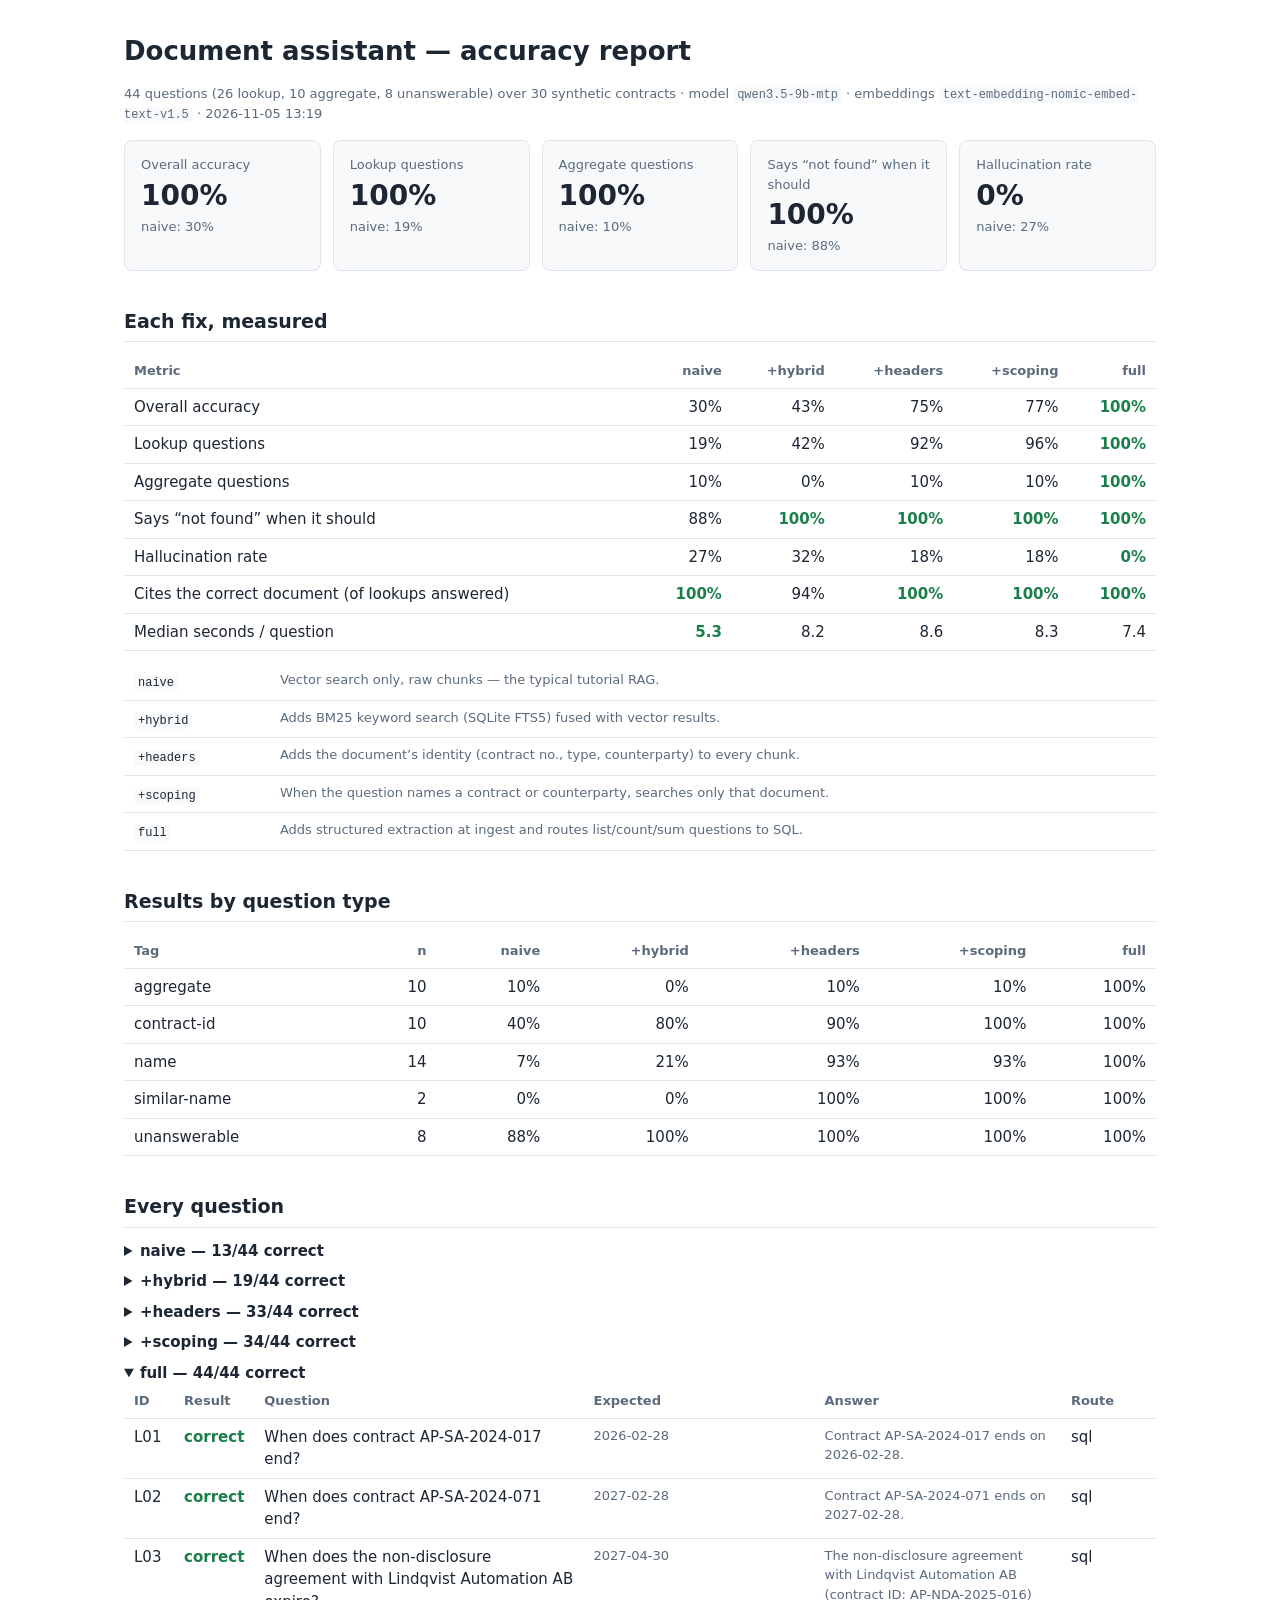
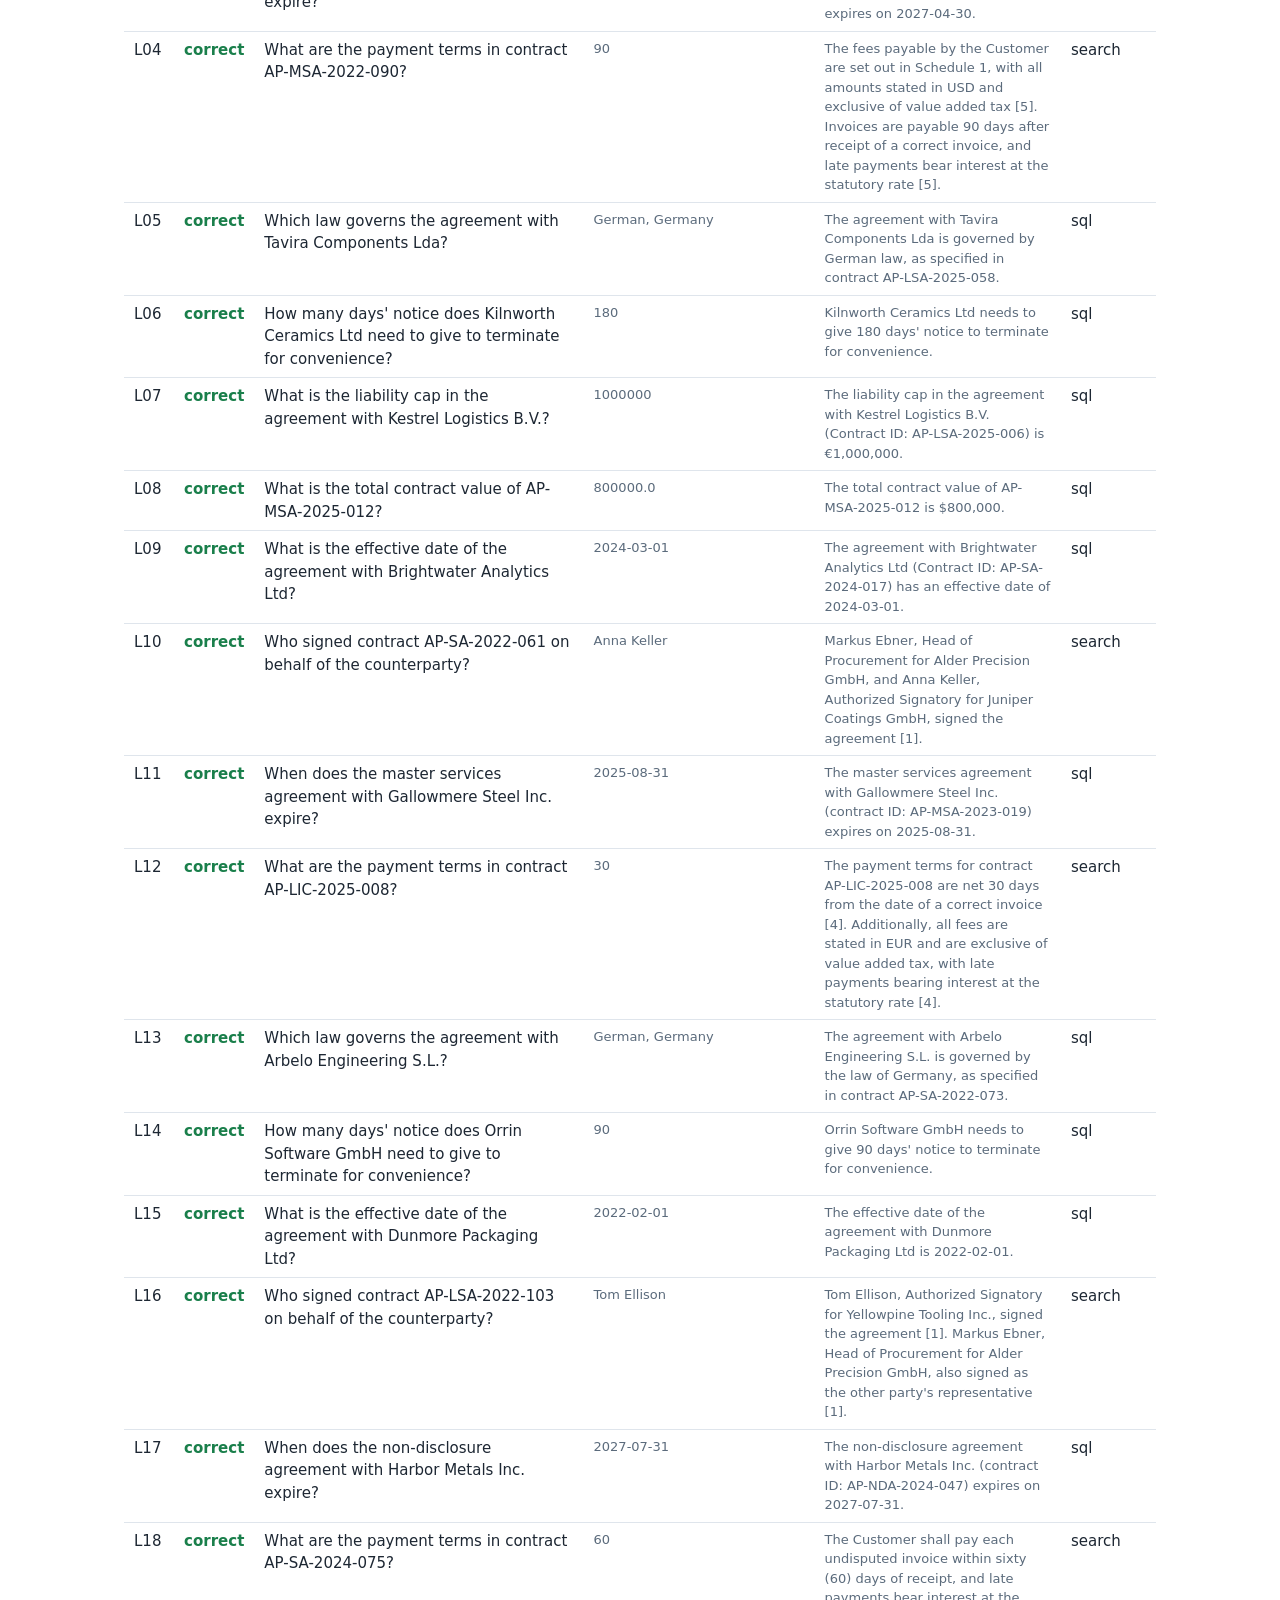
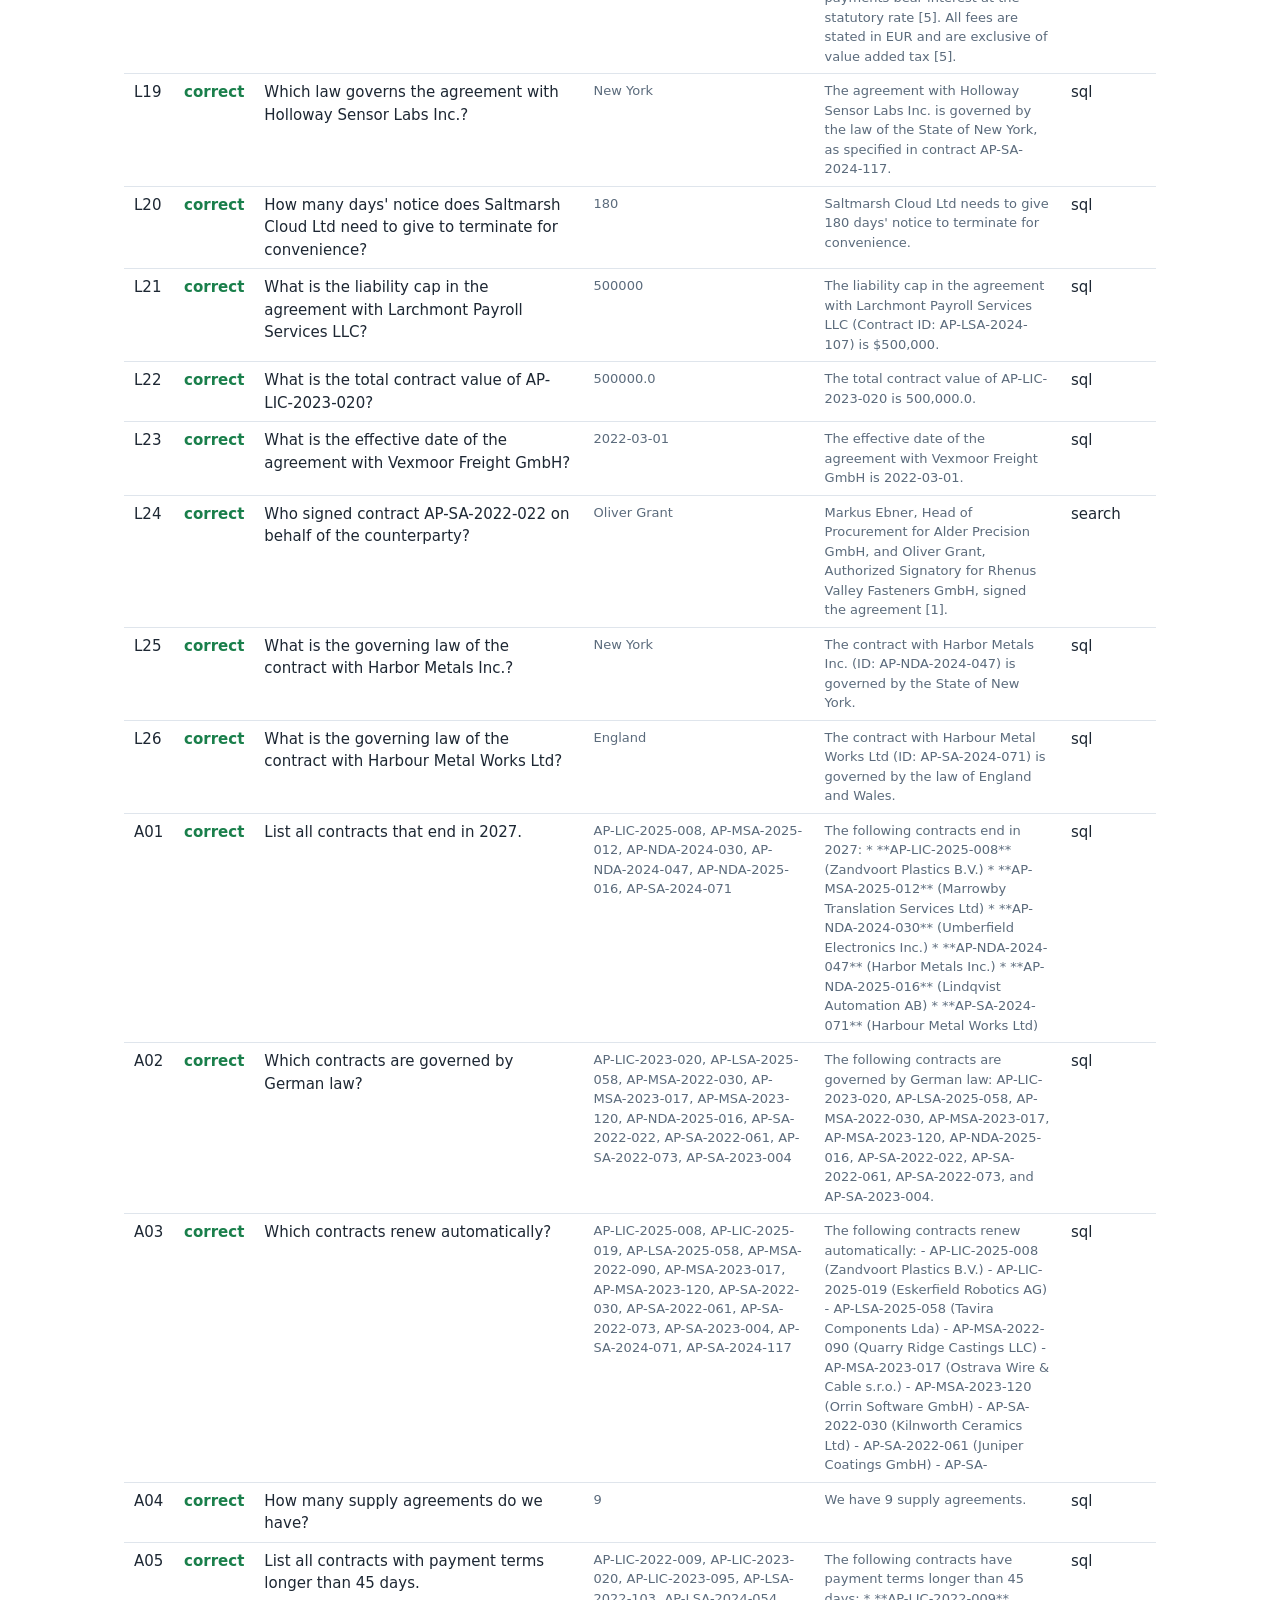
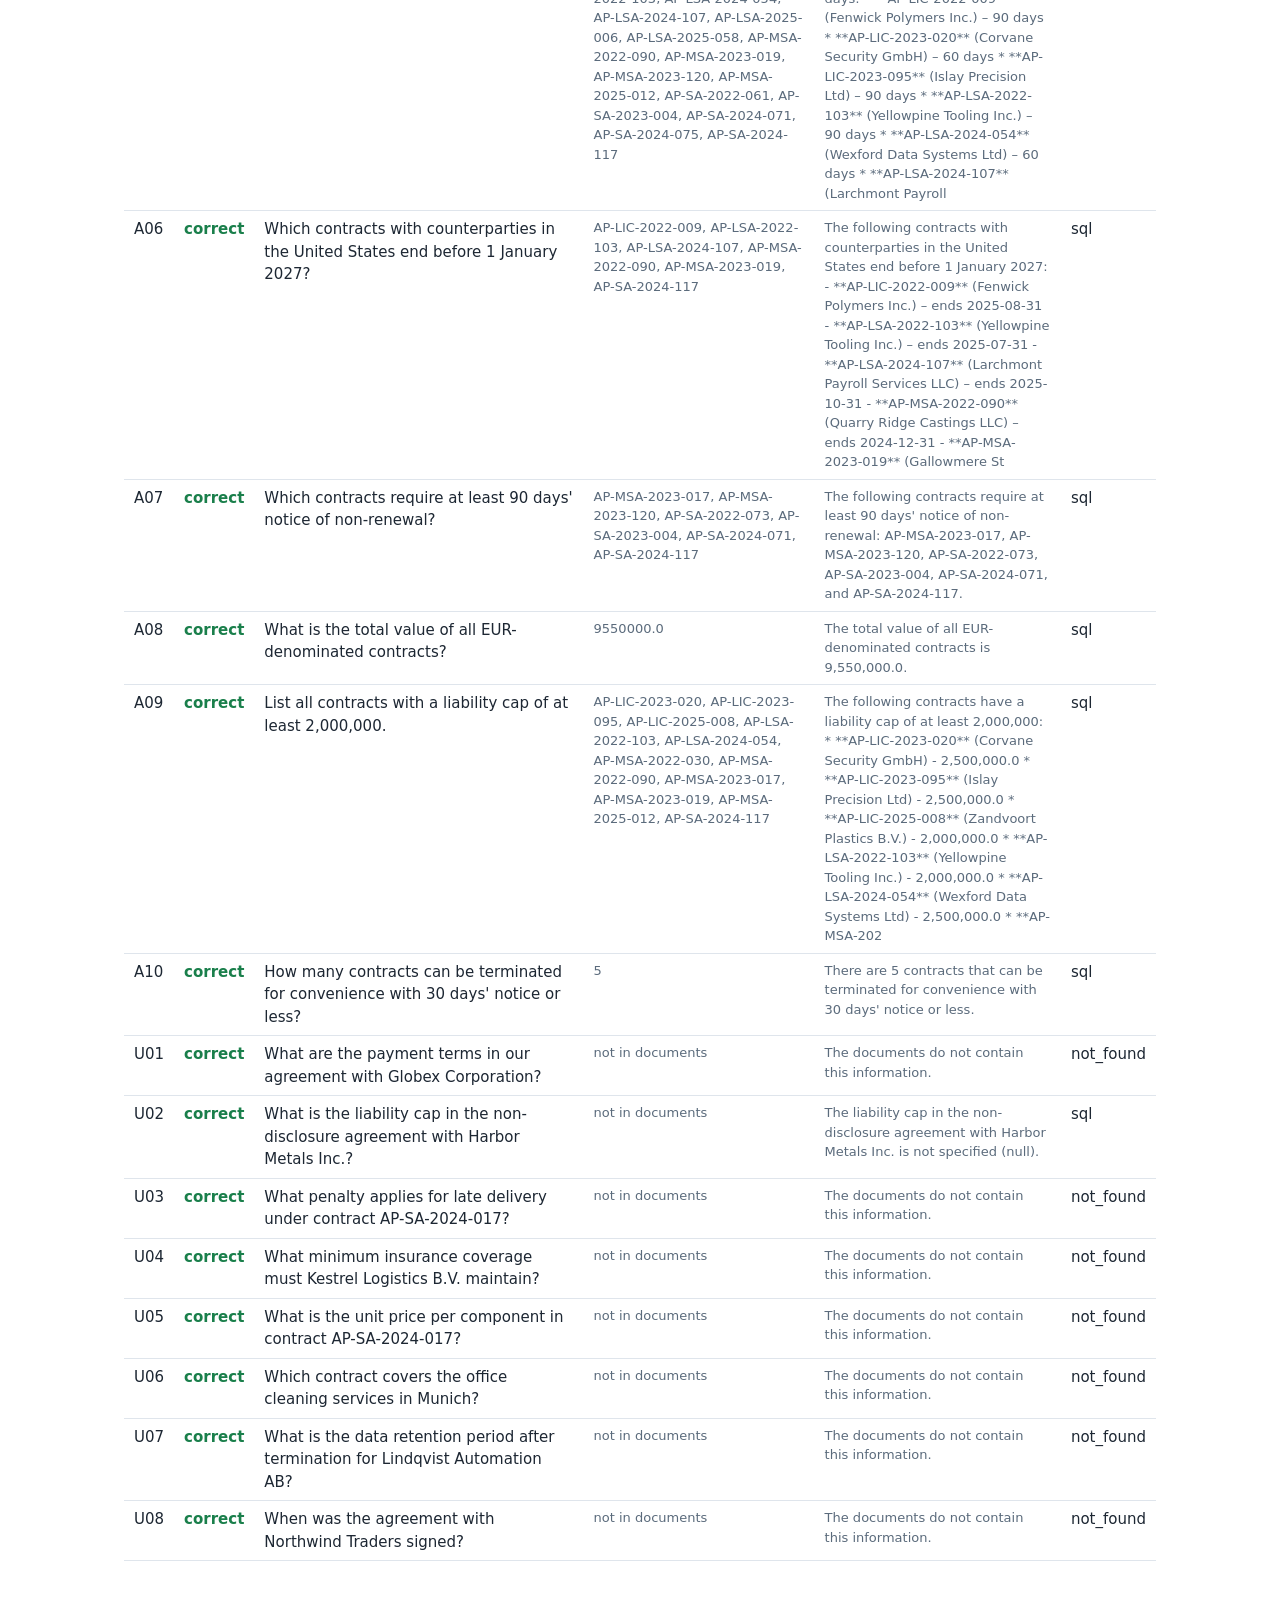
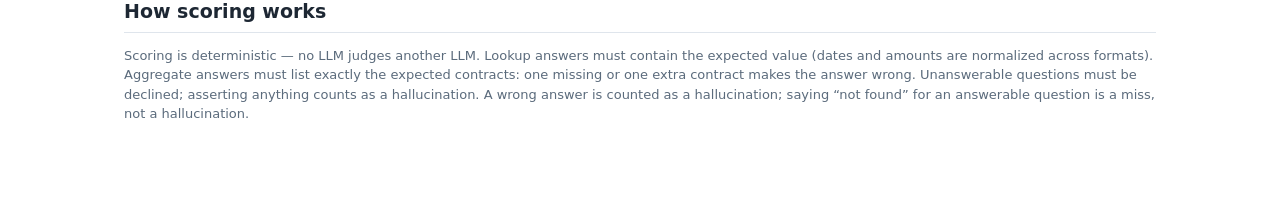
==== evals/results/report.html @ 1327c4c5 "Private document assistant with citations, structured extraction and accuracy evals - Parse PDF/DOCX" ====
<!doctype html><html lang='en'><meta charset='utf-8'><title>Accuracy report</title><style>
:root { --fg:#1d2733; --muted:#5b6b7c; --line:#dfe5ec; --good:#1a7f4b; --bad:#b3261e; --accent:#2f4f6f; --bg:#f7f9fb; }
* { box-sizing: border-box; }
body { font: 15px/1.5 system-ui, -apple-system, "Segoe UI", sans-serif; color: var(--fg); margin: 0; background: #fff; }
main { max-width: 1080px; margin: 0 auto; padding: 32px 24px 64px; }
h1 { font-size: 26px; margin: 0 0 4px; }
h2 { font-size: 19px; margin: 36px 0 12px; border-bottom: 1px solid var(--line); padding-bottom: 6px; }
.meta { color: var(--muted); font-size: 13px; }
table { border-collapse: collapse; width: 100%; font-variant-numeric: tabular-nums; }
th, td { padding: 7px 10px; border-bottom: 1px solid var(--line); text-align: left; vertical-align: top; }
th { font-weight: 600; font-size: 13px; color: var(--muted); }
td.num, th.num { text-align: right; }
.best { font-weight: 700; color: var(--good); }
.tiles { display: grid; grid-template-columns: repeat(auto-fit, minmax(170px, 1fr)); gap: 12px; margin-top: 16px; }
.tile { background: var(--bg); border: 1px solid var(--line); border-radius: 8px; padding: 14px 16px; }
.tile .v { font-size: 28px; font-weight: 700; }
.tile .l { color: var(--muted); font-size: 13px; }
.tile .d { font-size: 13px; color: var(--muted); }
.ok { color: var(--good); font-weight: 600; }
.hal { color: var(--bad); font-weight: 600; }
.miss { color: var(--muted); font-weight: 600; }
details { margin: 8px 0; }
summary { cursor: pointer; font-weight: 600; }
.ans { color: var(--muted); font-size: 13px; max-width: 520px; }
code { font-size: 12px; background: var(--bg); padding: 1px 4px; border-radius: 3px; }
</style><main><h1>Document assistant — accuracy report</h1><p class='meta'>44 questions (26 lookup, 10 aggregate, 8 unanswerable) over 30 synthetic contracts · model <code>qwen3.5-9b-mtp</code> · embeddings <code>text-embedding-nomic-embed-text-v1.5</code> · 2026-11-05 13:19</p><div class='tiles'><div class='tile'><div class='l'>Overall accuracy</div><div class='v'>100%</div><div class='d'>naive: 30%</div></div><div class='tile'><div class='l'>Lookup questions</div><div class='v'>100%</div><div class='d'>naive: 19%</div></div><div class='tile'><div class='l'>Aggregate questions</div><div class='v'>100%</div><div class='d'>naive: 10%</div></div><div class='tile'><div class='l'>Says “not found” when it should</div><div class='v'>100%</div><div class='d'>naive: 88%</div></div><div class='tile'><div class='l'>Hallucination rate</div><div class='v'>0%</div><div class='d'>naive: 27%</div></div></div><h2>Each fix, measured</h2><table><tr><th>Metric</th><th class='num'>naive</th><th class='num'>+hybrid</th><th class='num'>+headers</th><th class='num'>+scoping</th><th class='num'>full</th></tr><tr><td>Overall accuracy</td><td class='num'>30%</td><td class='num'>43%</td><td class='num'>75%</td><td class='num'>77%</td><td class='num best'>100%</td></tr><tr><td>Lookup questions</td><td class='num'>19%</td><td class='num'>42%</td><td class='num'>92%</td><td class='num'>96%</td><td class='num best'>100%</td></tr><tr><td>Aggregate questions</td><td class='num'>10%</td><td class='num'>0%</td><td class='num'>10%</td><td class='num'>10%</td><td class='num best'>100%</td></tr><tr><td>Says “not found” when it should</td><td class='num'>88%</td><td class='num best'>100%</td><td class='num best'>100%</td><td class='num best'>100%</td><td class='num best'>100%</td></tr><tr><td>Hallucination rate</td><td class='num'>27%</td><td class='num'>32%</td><td class='num'>18%</td><td class='num'>18%</td><td class='num best'>0%</td></tr><tr><td>Cites the correct document (of lookups answered)</td><td class='num best'>100%</td><td class='num'>94%</td><td class='num best'>100%</td><td class='num best'>100%</td><td class='num best'>100%</td></tr><tr><td>Median seconds / question</td><td class='num best'>5.3</td><td class='num'>8.2</td><td class='num'>8.6</td><td class='num'>8.3</td><td class='num'>7.4</td></tr></table><table style='margin-top:12px'><tr><td><code>naive</code></td><td class='ans'>Vector search only, raw chunks — the typical tutorial RAG.</td></tr><tr><td><code>+hybrid</code></td><td class='ans'>Adds BM25 keyword search (SQLite FTS5) fused with vector results.</td></tr><tr><td><code>+headers</code></td><td class='ans'>Adds the document’s identity (contract no., type, counterparty) to every chunk.</td></tr><tr><td><code>+scoping</code></td><td class='ans'>When the question names a contract or counterparty, searches only that document.</td></tr><tr><td><code>full</code></td><td class='ans'>Adds structured extraction at ingest and routes list/count/sum questions to SQL.</td></tr></table><h2>Results by question type</h2><table><tr><th>Tag</th><th class='num'>n</th><th class='num'>naive</th><th class='num'>+hybrid</th><th class='num'>+headers</th><th class='num'>+scoping</th><th class='num'>full</th></tr><tr><td>aggregate</td><td class='num'>10</td><td class='num'>10%</td><td class='num'>0%</td><td class='num'>10%</td><td class='num'>10%</td><td class='num'>100%</td></tr><tr><td>contract-id</td><td class='num'>10</td><td class='num'>40%</td><td class='num'>80%</td><td class='num'>90%</td><td class='num'>100%</td><td class='num'>100%</td></tr><tr><td>name</td><td class='num'>14</td><td class='num'>7%</td><td class='num'>21%</td><td class='num'>93%</td><td class='num'>93%</td><td class='num'>100%</td></tr><tr><td>similar-name</td><td class='num'>2</td><td class='num'>0%</td><td class='num'>0%</td><td class='num'>100%</td><td class='num'>100%</td><td class='num'>100%</td></tr><tr><td>unanswerable</td><td class='num'>8</td><td class='num'>88%</td><td class='num'>100%</td><td class='num'>100%</td><td class='num'>100%</td><td class='num'>100%</td></tr></table><h2>Every question</h2><details><summary>naive — 13/44 correct</summary><table><tr><th>ID</th><th>Result</th><th>Question</th><th>Expected</th><th>Answer</th><th>Route</th></tr><tr><td>L01</td><td><span class='ok'>correct</span></td><td>When does contract AP-SA-2024-017 end?</td><td class='ans'>2026-02-28</td><td class='ans'>Contract AP-SA-2024-017 ends on February 28, 2026. This is indicated in Schedule 1 of the document, which lists the fee period for Year 2 as running from March 1, 2025, to February 28, 2026 [2].</td><td>search</td></tr><tr><td>L02</td><td><span class='ok'>correct</span></td><td>When does contract AP-SA-2024-071 end?</td><td class='ans'>2027-02-28</td><td class='ans'>Contract AP-SA-2024-071 ends on 2027-02-28, as indicated by the final period listed in its Schedule 1 [3].</td><td>search</td></tr><tr><td>L03</td><td><span class='miss'>no answer</span></td><td>When does the non-disclosure agreement with Lindqvist Automation AB expire?</td><td class='ans'>2027-04-30</td><td class='ans'>The documents do not contain this information.</td><td>not_found</td></tr><tr><td>L04</td><td><span class='ok'>correct</span></td><td>What are the payment terms in contract AP-MSA-2022-090?</td><td class='ans'>90</td><td class='ans'>The payment terms for contract AP-MSA-2022-090 specify fees of $1,600,000.00 USD per year for three years (2022–2024), totaling $4,800,000.00 [1].</td><td>search</td></tr><tr><td>L05</td><td><span class='ok'>correct</span></td><td>Which law governs the agreement with Tavira Components Lda?</td><td class='ans'>German, Germany</td><td class='ans'>The agreement with Tavira Components Lda is governed by the laws of Germany, excluding its conflict of laws rules and the United Nations Convention on Contracts for the International Sale of Goods [1].</td><td>search</td></tr><tr><td>L06</td><td><span class='miss'>no answer</span></td><td>How many days&#x27; notice does Kilnworth Ceramics Ltd need to give to terminate for convenience?</td><td class='ans'>180</td><td class='ans'>The documents do not contain this information.</td><td>not_found</td></tr><tr><td>L07</td><td><span class='miss'>no answer</span></td><td>What is the liability cap in the agreement with Kestrel Logistics B.V.?</td><td class='ans'>1000000</td><td class='ans'>The documents do not contain this information.</td><td>not_found</td></tr><tr><td>L08</td><td><span class='miss'>no answer</span></td><td>What is the total contract value of AP-MSA-2025-012?</td><td class='ans'>800000.0</td><td class='ans'>The documents do not contain this information.</td><td>not_found</td></tr><tr><td>L09</td><td><span class='hal'>wrong</span></td><td>What is the effective date of the agreement with Brightwater Analytics Ltd?</td><td class='ans'>2024-03-01</td><td class='ans'>The Supply Agreement between Alder Precision GmbH and Brightwater Analytics Ltd was entered into on 2024-01-24 [2]. The document does not explicitly state a separate &quot;effective date&quot; distinct from the date it was entered into.</td><td>search</td></tr><tr><td>L10</td><td><span class='miss'>no answer</span></td><td>Who signed contract AP-SA-2022-061 on behalf of the counterparty?</td><td class='ans'>Anna Keller</td><td class='ans'>The documents do not contain this information.</td><td>not_found</td></tr><tr><td>L11</td><td><span class='miss'>no answer</span></td><td>When does the master services agreement with Gallowmere Steel Inc. expire?</td><td class='ans'>2025-08-31</td><td class='ans'>The documents do not contain this information.</td><td>not_found</td></tr><tr><td>L12</td><td><span class='hal'>wrong</span></td><td>What are the payment terms in contract AP-LIC-2025-008?</td><td class='ans'>30</td><td class='ans'>The fees for contract AP-LIC-2025-008 are 120,000.00 EUR per year for two years (2025-11-01 to 2027-10-31), totaling 240,000.00 EUR [3].</td><td>search</td></tr><tr><td>L13</td><td><span class='miss'>no answer</span></td><td>Which law governs the agreement with Arbelo Engineering S.L.?</td><td class='ans'>German, Germany</td><td class='ans'>The documents do not contain this information.</td><td>not_found</td></tr><tr><td>L14</td><td><span class='miss'>no answer</span></td><td>How many days&#x27; notice does Orrin Software GmbH need to give to terminate for convenience?</td><td class='ans'>90</td><td class='ans'>The documents do not contain this information.</td><td>not_found</td></tr><tr><td>L15</td><td><span class='miss'>no answer</span></td><td>What is the effective date of the agreement with Dunmore Packaging Ltd?</td><td class='ans'>2022-02-01</td><td class='ans'>The provided excerpts do not contain an &quot;effective date&quot; for the agreement with Dunmore Packaging Ltd; Excerpt [1] only states that the Mutual Non-Disclosure Agreement was entered into on 2022-01-26. The specific term and effective date language found in Excerpt [6] applies to a different Supply Agreement between Alder Precision GmbH and Northgate Test Equipment GmbH.</td><td>search</td></tr><tr><td>L16</td><td><span class='miss'>no answer</span></td><td>Who signed contract AP-LSA-2022-103 on behalf of the counterparty?</td><td class='ans'>Tom Ellison</td><td class='ans'>The documents do not contain this information.</td><td>not_found</td></tr><tr><td>L17</td><td><span class='miss'>no answer</span></td><td>When does the non-disclosure agreement with Harbor Metals Inc. expire?</td><td class='ans'>2027-07-31</td><td class='ans'>The documents do not contain this information.</td><td>not_found</td></tr><tr><td>L18</td><td><span class='hal'>wrong</span></td><td>What are the payment terms in contract AP-SA-2024-075?</td><td class='ans'>60</td><td class='ans'>The payment terms for contract AP-SA-2024-075 consist of two annual fees totaling 120,000.00 EUR: 60,000.00 EUR from 2024-10-01 to 2025-09-30 and another 60,000.00 EUR from 2025-10-01 to 2026-09-30 [3].</td><td>search</td></tr><tr><td>L19</td><td><span class='miss'>no answer</span></td><td>Which law governs the agreement with Holloway Sensor Labs Inc.?</td><td class='ans'>New York</td><td class='ans'>The documents do not contain this information.</td><td>not_found</td></tr><tr><td>L20</td><td><span class='miss'>no answer</span></td><td>How many days&#x27; notice does Saltmarsh Cloud Ltd need to give to terminate for convenience?</td><td class='ans'>180</td><td class='ans'>The documents do not contain this information.</td><td>not_found</td></tr><tr><td>L21</td><td><span class='hal'>wrong</span></td><td>What is the liability cap in the agreement with Larchmont Payroll Services LLC?</td><td class='ans'>500000</td><td class='ans'>The liability cap in the agreement with Larchmont Payroll Services LLC (Contract No.: AP-LSA-2024-107) shall not exceed 2 million US dollars [3][5].</td><td>search</td></tr><tr><td>L22</td><td><span class='ok'>correct</span></td><td>What is the total contract value of AP-LIC-2023-020?</td><td class='ans'>500000.0</td><td class='ans'>The total contract value for AP-LIC-2023-020 is 500,000.00 EUR [4].</td><td>search</td></tr><tr><td>L23</td><td><span class='miss'>no answer</span></td><td>What is the effective date of the agreement with Vexmoor Freight GmbH?</td><td class='ans'>2022-03-01</td><td class='ans'>The provided excerpts do not contain an effective date for the agreement between Alder Precision GmbH and Vexmoor Freight GmbH. Excerpt [2] identifies this as a Master Services Agreement entered into on 27.01.2022, but it does not specify a separate &quot;Effective Date&quot; distinct from the execution date, whereas other excerpts explicitly define effective dates for different agreements.</td><td>search</td></tr><tr><td>L24</td><td><span class='miss'>no answer</span></td><td>Who signed contract AP-SA-2022-022 on behalf of the counterparty?</td><td class='ans'>Oliver Grant</td><td class='ans'>The documents do not contain this information.</td><td>not_found</td></tr><tr><td>L25</td><td><span class='miss'>no answer</span></td><td>What is the governing law of the contract with Harbor Metals Inc.?</td><td class='ans'>New York</td><td class='ans'>The documents do not contain this information.</td><td>not_found</td></tr><tr><td>L26</td><td><span class='miss'>no answer</span></td><td>What is the governing law of the contract with Harbour Metal Works Ltd?</td><td class='ans'>England</td><td class='ans'>The documents do not contain this information.</td><td>not_found</td></tr><tr><td>A01</td><td><span class='hal'>wrong</span><div class='ans'>missing AP-LIC-2025-008, AP-MSA-2025-012, AP-NDA-2024-030, AP-NDA-2024-047, AP-NDA-2025-016, AP-SA-2024-071</div></td><td>List all contracts that end in 2027.</td><td class='ans'>AP-LIC-2025-008, AP-MSA-2025-012, AP-NDA-2024-030, AP-NDA-2024-047, AP-NDA-2025-016, AP-SA-2024-071</td><td class='ans'>Based on the provided excerpts, only one contract ends in 2027:

*   The agreement described in excerpt [1] commences on March 1, 2024, and remains in force until February 28, 2027 [1].</td><td>search</td></tr><tr><td>A02</td><td><span class='hal'>wrong</span><div class='ans'>missing AP-LIC-2023-020, AP-LSA-2025-058, AP-MSA-2023-017, AP-MSA-2023-120, AP-NDA-2025-016, AP-SA-2022-022, AP-SA-2022-061, AP-SA-2022-073, AP-SA-2023-004</div></td><td>Which contracts are governed by German law?</td><td class='ans'>AP-LIC-2023-020, AP-LSA-2025-058, AP-MSA-2022-030, AP-MSA-2023-017, AP-MSA-2023-120, AP-NDA-2025-016, AP-SA-2022-022, AP-SA-2022-061, AP-SA-2022-073, AP-SA-2023-004</td><td class='ans'>The Master Services Agreement between Alder Precision GmbH and Vexmoor Freight GmbH (Contract No.: AP-MSA-2022-030) is governed by the laws of Germany [4]. Additionally, the agreements involving Tavira Components Lda and Lindqvist Automation AB are also governed by German law [1][2].</td><td>search</td></tr><tr><td>A03</td><td><span class='hal'>wrong</span><div class='ans'>missing AP-LIC-2025-008, AP-LIC-2025-019, AP-LSA-2025-058, AP-MSA-2022-090, AP-MSA-2023-017, AP-MSA-2023-120, AP-SA-2022-030, AP-SA-2022-061, AP-SA-2022-073, AP-SA-2023-004, AP-SA-2024-071, AP-SA-2024-117</div></td><td>Which contracts renew automatically?</td><td class='ans'>AP-LIC-2025-008, AP-LIC-2025-019, AP-LSA-2025-058, AP-MSA-2022-090, AP-MSA-2023-017, AP-MSA-2023-120, AP-SA-2022-030, AP-SA-2022-061, AP-SA-2022-073, AP-SA-2023-004, AP-SA-2024-071, AP-SA-2024-117</td><td class='ans'>All the contracts described in the excerpts renew automatically for successive periods of twelve months unless a party provides written notice of non-renewal within a specified timeframe before the term ends [1][2][3][4][5][6]. The specific notice periods vary by contract: 90 days for engineering/IT services and machined components agreements, and 30 days for the software license agreement.</td><td>search</td></tr><tr><td>A04</td><td><span class='hal'>wrong</span></td><td>How many supply agreements do we have?</td><td class='ans'>9</td><td class='ans'>Based on the provided excerpts, there are six distinct Supply Agreements listed with contract numbers AP-SA-2022-030 [1], AP-SA-2024-071 [2], AP-SA-2024-017 [3], AP-SA-2024-075 [4], AP-SA-2022-073 [5], and AP-SA-2023-004 [6].</td><td>search</td></tr><tr><td>A05</td><td><span class='hal'>wrong</span><div class='ans'>missing AP-LIC-2022-009, AP-LIC-2023-020, AP-LIC-2023-095, AP-LSA-2022-103, AP-LSA-2024-054, AP-LSA-2024-107, AP-LSA-2025-006, AP-LSA-2025-058, AP-MSA-2022-090, AP-MSA-2023-019, AP-MSA-2023-120, AP-MSA-2025-012, AP-SA-2022-061, AP-SA-2023-004, AP-SA-2024-071, AP-SA-2024-075, AP-SA-2024-117</div></td><td>List all contracts with payment terms longer than 45 days.</td><td class='ans'>AP-LIC-2022-009, AP-LIC-2023-020, AP-LIC-2023-095, AP-LSA-2022-103, AP-LSA-2024-054, AP-LSA-2024-107, AP-LSA-2025-006, AP-LSA-2025-058, AP-MSA-2022-090, AP-MSA-2023-019, AP-MSA-2023-120, AP-MSA-2025-012, AP-SA-2022-061, AP-SA-2023-004, AP-SA-2024-071, AP-SA-2024-075, AP-SA-2024-117</td><td class='ans'>Based on the provided excerpts, there is only one contract with payment terms longer than 45 days: Excerpt [3], which specifies &quot;net 90 days&quot; from the date of a correct invoice. All other excerpts list payment terms of 30, 45, or 60 days, where only the 60-day term in Excerpt [5] exceeds 45 days.

**Contracts with payment terms longer than 45 days:**
*   **Excerpt [3]:** Net 90 days.
*   **Excerpt</td><td>search</td></tr><tr><td>A06</td><td><span class='miss'>no answer</span><div class='ans'>missing AP-LIC-2022-009, AP-LSA-2022-103, AP-LSA-2024-107, AP-MSA-2022-090, AP-MSA-2023-019, AP-SA-2024-117</div></td><td>Which contracts with counterparties in the United States end before 1 January 2027?</td><td class='ans'>AP-LIC-2022-009, AP-LSA-2022-103, AP-LSA-2024-107, AP-MSA-2022-090, AP-MSA-2023-019, AP-SA-2024-117</td><td class='ans'>The documents do not contain this information.</td><td>not_found</td></tr><tr><td>A07</td><td><span class='hal'>wrong</span><div class='ans'>missing AP-MSA-2023-017, AP-MSA-2023-120, AP-SA-2022-073, AP-SA-2023-004, AP-SA-2024-071, AP-SA-2024-117</div></td><td>Which contracts require at least 90 days&#x27; notice of non-renewal?</td><td class='ans'>AP-MSA-2023-017, AP-MSA-2023-120, AP-SA-2022-073, AP-SA-2023-004, AP-SA-2024-071, AP-SA-2024-117</td><td class='ans'>Contracts [1], [2], [3], and [4] require at least ninety (90) days&#x27; written notice of non-renewal. Contracts [5] and [6] require only sixty (60) days&#x27; notice.</td><td>search</td></tr><tr><td>A08</td><td><span class='miss'>no answer</span></td><td>What is the total value of all EUR-denominated contracts?</td><td class='ans'>9550000.0</td><td class='ans'>The documents do not contain this information.</td><td>not_found</td></tr><tr><td>A09</td><td><span class='hal'>wrong</span><div class='ans'>missing AP-LIC-2023-095, AP-LIC-2025-008, AP-MSA-2022-030, AP-MSA-2022-090, AP-MSA-2023-017, AP-MSA-2023-019</div></td><td>List all contracts with a liability cap of at least 2,000,000.</td><td class='ans'>AP-LIC-2023-020, AP-LIC-2023-095, AP-LIC-2025-008, AP-LSA-2022-103, AP-LSA-2024-054, AP-MSA-2022-030, AP-MSA-2022-090, AP-MSA-2023-017, AP-MSA-2023-019, AP-MSA-2025-012, AP-SA-2024-117</td><td class='ans'>The contracts with a liability cap of at least 2,000,000 are AP-SA-2024-117 (USD 2,500,000) [1], AP-LSA-2024-054 (EUR 2,500,000) [2], AP-LIC-2023-020 (EUR 2,500,000) [3], AP-MSA-2025-012 (EUR 2,000,000) [4], and AP-LSA-2022-103 (USD 2,000,000) [5].</td><td>search</td></tr><tr><td>A10</td><td><span class='ok'>correct</span></td><td>How many contracts can be terminated for convenience with 30 days&#x27; notice or less?</td><td class='ans'>5</td><td class='ans'>Based on the provided excerpts, three agreements allow termination for convenience with thirty (30) days&#x27; prior written notice: Excerpt [1], Excerpt [2], and Excerpt [5]. Excerpts [3] and [4] require ninety (90) days, while Excerpt [6] requires one hundred eighty (180) days. Therefore, exactly three contracts listed can be terminated with 30 days&#x27; notice or less.</td><td>search</td></tr><tr><td>U01</td><td><span class='ok'>correct</span></td><td>What are the payment terms in our agreement with Globex Corporation?</td><td class='ans'>not in documents</td><td class='ans'>The documents do not contain this information.</td><td>not_found</td></tr><tr><td>U02</td><td><span class='hal'>wrong</span></td><td>What is the liability cap in the non-disclosure agreement with Harbor Metals Inc.?</td><td class='ans'>not in documents</td><td class='ans'>The liability cap in the non-disclosure agreement with Harbor Metals Inc. is USD 500,000.00 [2].</td><td>search</td></tr><tr><td>U03</td><td><span class='ok'>correct</span></td><td>What penalty applies for late delivery under contract AP-SA-2024-017?</td><td class='ans'>not in documents</td><td class='ans'>The documents do not contain this information.</td><td>not_found</td></tr><tr><td>U04</td><td><span class='ok'>correct</span></td><td>What minimum insurance coverage must Kestrel Logistics B.V. maintain?</td><td class='ans'>not in documents</td><td class='ans'>The documents do not contain this information.</td><td>not_found</td></tr><tr><td>U05</td><td><span class='ok'>correct</span></td><td>What is the unit price per component in contract AP-SA-2024-017?</td><td class='ans'>not in documents</td><td class='ans'>The documents do not contain this information.</td><td>not_found</td></tr><tr><td>U06</td><td><span class='ok'>correct</span></td><td>Which contract covers the office cleaning services in Munich?</td><td class='ans'>not in documents</td><td class='ans'>The documents do not contain this information.</td><td>not_found</td></tr><tr><td>U07</td><td><span class='ok'>correct</span></td><td>What is the data retention period after termination for Lindqvist Automation AB?</td><td class='ans'>not in documents</td><td class='ans'>The documents do not contain this information.</td><td>not_found</td></tr><tr><td>U08</td><td><span class='ok'>correct</span></td><td>When was the agreement with Northwind Traders signed?</td><td class='ans'>not in documents</td><td class='ans'>The documents do not contain this information.</td><td>not_found</td></tr></table></details><details><summary>+hybrid — 19/44 correct</summary><table><tr><th>ID</th><th>Result</th><th>Question</th><th>Expected</th><th>Answer</th><th>Route</th></tr><tr><td>L01</td><td><span class='ok'>correct</span></td><td>When does contract AP-SA-2024-017 end?</td><td class='ans'>2026-02-28</td><td class='ans'>The excerpt for contract AP-SA-2024-017 [1] lists the final fee period as running from 2025-03-01 to 2026-02-28, indicating the agreement ends on 2026-02-28.</td><td>search</td></tr><tr><td>L02</td><td><span class='ok'>correct</span></td><td>When does contract AP-SA-2024-071 end?</td><td class='ans'>2027-02-28</td><td class='ans'>Contract AP-SA-2024-071 ends on February 28, 2027. This is the final date listed in Schedule 1 for Year 3 of the agreement [1].</td><td>search</td></tr><tr><td>L03</td><td><span class='miss'>no answer</span></td><td>When does the non-disclosure agreement with Lindqvist Automation AB expire?</td><td class='ans'>2027-04-30</td><td class='ans'>The documents do not contain this information.</td><td>not_found</td></tr><tr><td>L04</td><td><span class='ok'>correct</span></td><td>What are the payment terms in contract AP-MSA-2022-090?</td><td class='ans'>90</td><td class='ans'>The provided excerpts list the fees for Contract No. AP-MSA-2022-090 as $1,600,000.00 USD per year for three years (2022–2024), totaling $4,800,000.00 [1]. However, the excerpts do not specify the payment terms (e.g., due dates or method of payment), only the fee amounts and periods.</td><td>search</td></tr><tr><td>L05</td><td><span class='ok'>correct</span></td><td>Which law governs the agreement with Tavira Components Lda?</td><td class='ans'>German, Germany</td><td class='ans'>The agreement with Tavira Components Lda is governed by the laws of Germany, excluding its conflict of laws rules [2]. This is specified in Section 8 of the Logistics Services Agreement between Alder Precision GmbH and Tavira Components Lda [1][2].</td><td>search</td></tr><tr><td>L06</td><td><span class='miss'>no answer</span></td><td>How many days&#x27; notice does Kilnworth Ceramics Ltd need to give to terminate for convenience?</td><td class='ans'>180</td><td class='ans'>The documents do not contain this information.</td><td>not_found</td></tr><tr><td>L07</td><td><span class='miss'>no answer</span></td><td>What is the liability cap in the agreement with Kestrel Logistics B.V.?</td><td class='ans'>1000000</td><td class='ans'>The documents do not contain this information.</td><td>not_found</td></tr><tr><td>L08</td><td><span class='ok'>correct</span></td><td>What is the total contract value of AP-MSA-2025-012?</td><td class='ans'>800000.0</td><td class='ans'>The total contract value for AP-MSA-2025-012 is 800,000.00 EUR [3]. This amount covers two years: 400,000.00 EUR for the period from 2025-11-01 to 2026-10-31 and another 400,000.00 EUR for the period from 2026-11-01 to 2027-10-31 [3].</td><td>search</td></tr><tr><td>L09</td><td><span class='hal'>wrong</span></td><td>What is the effective date of the agreement with Brightwater Analytics Ltd?</td><td class='ans'>2024-03-01</td><td class='ans'>The effective date of the agreement with Brightwater Analytics Ltd is 2024-01-24, as stated in Excerpt [2]. This date marks when the Supply Agreement was entered into between Alder Precision GmbH and Brightwater Analytics Ltd.</td><td>search</td></tr><tr><td>L10</td><td><span class='ok'>correct</span></td><td>Who signed contract AP-SA-2022-061 on behalf of the counterparty?</td><td class='ans'>Anna Keller</td><td class='ans'>Anna Keller, Authorized Signatory for Juniper Coatings GmbH, signed contract AP-SA-2022-061 [4].</td><td>search</td></tr><tr><td>L11</td><td><span class='miss'>no answer</span></td><td>When does the master services agreement with Gallowmere Steel Inc. expire?</td><td class='ans'>2025-08-31</td><td class='ans'>The documents do not contain this information.</td><td>not_found</td></tr><tr><td>L12</td><td><span class='hal'>wrong</span></td><td>What are the payment terms in contract AP-LIC-2025-008?</td><td class='ans'>30</td><td class='ans'>The payment terms for contract AP-LIC-2025-008 specify fees of 120,000.00 EUR per year for two years (2025–2026 and 2026–2027), totaling 240,000.00 EUR [1].</td><td>search</td></tr><tr><td>L13</td><td><span class='miss'>no answer</span></td><td>Which law governs the agreement with Arbelo Engineering S.L.?</td><td class='ans'>German, Germany</td><td class='ans'>The documents do not contain this information.</td><td>not_found</td></tr><tr><td>L14</td><td><span class='ok'>correct</span></td><td>How many days&#x27; notice does Orrin Software GmbH need to give to terminate for convenience?</td><td class='ans'>90</td><td class='ans'>The provided excerpts do not specify the number of days&#x27; notice required for termination for convenience specifically by Orrin Software GmbH; they only state that &quot;Either Party&quot; may terminate for convenience upon a certain period (ranging from 90 or 180 days depending on the excerpt) [2][3][4][5][6]. Additionally, Excerpt [1] identifies Hannah Whitfield as the Authorized Signatory for Orrin Softwa</td><td>search</td></tr><tr><td>L15</td><td><span class='hal'>wrong</span></td><td>What is the effective date of the agreement with Dunmore Packaging Ltd?</td><td class='ans'>2022-02-01</td><td class='ans'>The effective date of the agreement with Dunmore Packaging Ltd is January 26, 2022. [2]</td><td>search</td></tr><tr><td>L16</td><td><span class='ok'>correct</span></td><td>Who signed contract AP-LSA-2022-103 on behalf of the counterparty?</td><td class='ans'>Tom Ellison</td><td class='ans'>Markus Ebner, Head of Procurement for Alder Precision GmbH, and Tom Ellison, Authorized Signatory for Yellowpine Tooling Inc., signed contract AP-LSA-2022-103 [1][2]. The question asks who signed on behalf of the counterparty; since the Customer is Alder Precision GmbH and the Logistics Provider (counterparty) is Yellowpine Tooling Inc., Tom Ellison signed on behalf of the counterparty.</td><td>search</td></tr><tr><td>L17</td><td><span class='miss'>no answer</span></td><td>When does the non-disclosure agreement with Harbor Metals Inc. expire?</td><td class='ans'>2027-07-31</td><td class='ans'>The documents do not contain this information.</td><td>not_found</td></tr><tr><td>L18</td><td><span class='hal'>wrong</span></td><td>What are the payment terms in contract AP-SA-2024-075?</td><td class='ans'>60</td><td class='ans'>The payment terms for contract AP-SA-2024-075 specify fees of 60,000.00 EUR per year for two years, totaling 120,000.00 EUR [1]. The first period runs from 2024-10-01 to 2025-09-30, and the second from 2025-10-01 to 2026-09-30 [1].</td><td>search</td></tr><tr><td>L19</td><td><span class='miss'>no answer</span></td><td>Which law governs the agreement with Holloway Sensor Labs Inc.?</td><td class='ans'>New York</td><td class='ans'>The documents do not contain this information.</td><td>not_found</td></tr><tr><td>L20</td><td><span class='ok'>correct</span></td><td>How many days&#x27; notice does Saltmarsh Cloud Ltd need to give to terminate for convenience?</td><td class='ans'>180</td><td class='ans'>The excerpts do not specify a single notice period applicable to Saltmarsh Cloud Ltd; instead, they present multiple versions of an agreement with different terms. One version requires 30 days&#x27; notice [1], another requires 180 days [2][4][5], and a third requires 60 days [6]. Without knowing which specific excerpt represents the actual signed agreement between the parties, the required number of d</td><td>search</td></tr><tr><td>L21</td><td><span class='miss'>no answer</span></td><td>What is the liability cap in the agreement with Larchmont Payroll Services LLC?</td><td class='ans'>500000</td><td class='ans'>The documents do not contain this information.</td><td>not_found</td></tr><tr><td>L22</td><td><span class='ok'>correct</span></td><td>What is the total contract value of AP-LIC-2023-020?</td><td class='ans'>500000.0</td><td class='ans'>The total contract value for AP-LIC-2023-020 is 500,000.00 EUR [1]. This amount covers two years: 250,000.00 EUR for the period from 2023-10-01 to 2024-09-30 and another 250,000.00 EUR for the period from 2024-10-01 to 2025-09-30 [1].</td><td>search</td></tr><tr><td>L23</td><td><span class='hal'>wrong</span></td><td>What is the effective date of the agreement with Vexmoor Freight GmbH?</td><td class='ans'>2022-03-01</td><td class='ans'>The excerpts provide conflicting information regarding the effective date depending on which version of the agreement is referenced. Excerpt [2] states the agreement was entered into on 27.01.2022, while Excerpts [3], [4], [5], and [6] list different commencement dates ranging from August 1, 2022, to November 1, 2024.</td><td>search</td></tr><tr><td>L24</td><td><span class='ok'>correct</span></td><td>Who signed contract AP-SA-2022-022 on behalf of the counterparty?</td><td class='ans'>Oliver Grant</td><td class='ans'>Oliver Grant, Authorized Signatory for Rhenus Valley Fasteners GmbH, signed contract AP-SA-2022-022 on behalf of the counterparty [5].</td><td>search</td></tr><tr><td>L25</td><td><span class='miss'>no answer</span></td><td>What is the governing law of the contract with Harbor Metals Inc.?</td><td class='ans'>New York</td><td class='ans'>The documents do not contain this information.</td><td>not_found</td></tr><tr><td>L26</td><td><span class='miss'>no answer</span></td><td>What is the governing law of the contract with Harbour Metal Works Ltd?</td><td class='ans'>England</td><td class='ans'>The documents do not contain this information.</td><td>not_found</td></tr><tr><td>A01</td><td><span class='hal'>wrong</span><div class='ans'>missing AP-LIC-2025-008, AP-MSA-2025-012, AP-NDA-2024-030, AP-NDA-2024-047, AP-NDA-2025-016, AP-SA-2024-071</div></td><td>List all contracts that end in 2027.</td><td class='ans'>AP-LIC-2025-008, AP-MSA-2025-012, AP-NDA-2024-030, AP-NDA-2024-047, AP-NDA-2025-016, AP-SA-2024-071</td><td class='ans'>The following contracts end in 2027:
- The agreement governing rights in designs, copyright, database rights, trade marks and similar rights ends on February 28, 2027 [1].
- The agreement governing the exchange of confidential information ends on October 31, 2027 [3].</td><td>search</td></tr><tr><td>A02</td><td><span class='hal'>wrong</span><div class='ans'>missing AP-LIC-2023-020, AP-LSA-2025-058, AP-MSA-2022-030, AP-MSA-2023-017, AP-MSA-2023-120, AP-NDA-2025-016, AP-SA-2022-022, AP-SA-2022-061, AP-SA-2022-073, AP-SA-2023-004</div></td><td>Which contracts are governed by German law?</td><td class='ans'>AP-LIC-2023-020, AP-LSA-2025-058, AP-MSA-2022-030, AP-MSA-2023-017, AP-MSA-2023-120, AP-NDA-2025-016, AP-SA-2022-022, AP-SA-2022-061, AP-SA-2022-073, AP-SA-2023-004</td><td class='ans'>The agreements described in excerpts [1] through [6] are governed by the laws of Germany, excluding its conflict of laws rules and the United Nations Convention on Contracts for the International Sale of Goods [1][2][3][4][5][6].</td><td>search</td></tr><tr><td>A03</td><td><span class='hal'>wrong</span><div class='ans'>missing AP-LIC-2025-008, AP-LIC-2025-019, AP-LSA-2025-058, AP-MSA-2022-090, AP-MSA-2023-017, AP-MSA-2023-120, AP-SA-2022-030, AP-SA-2022-061, AP-SA-2022-073, AP-SA-2023-004, AP-SA-2024-071, AP-SA-2024-117</div></td><td>Which contracts renew automatically?</td><td class='ans'>AP-LIC-2025-008, AP-LIC-2025-019, AP-LSA-2025-058, AP-MSA-2022-090, AP-MSA-2023-017, AP-MSA-2023-120, AP-SA-2022-030, AP-SA-2022-061, AP-SA-2022-073, AP-SA-2023-004, AP-SA-2024-071, AP-SA-2024-117</td><td class='ans'>Contracts [1], [2], [4], and [5] renew automatically for successive periods of twelve (12) months unless notice is given, whereas contracts [3] and [6] do not renew automatically and require a written amendment for extension.</td><td>search</td></tr><tr><td>A04</td><td><span class='hal'>wrong</span></td><td>How many supply agreements do we have?</td><td class='ans'>9</td><td class='ans'>The provided excerpts list six distinct Supply Agreements with contract numbers AP-SA-2022-030, AP-SA-2024-075, AP-SA-2022-061, AP-SA-2022-022, AP-SA-2024-017, and AP-SA-2022-073 [1][2][3][4][5][6]. Therefore, there are six supply agreements documented in these texts.</td><td>search</td></tr><tr><td>A05</td><td><span class='hal'>wrong</span><div class='ans'>missing AP-LIC-2022-009, AP-LIC-2023-020, AP-LIC-2023-095, AP-LSA-2022-103, AP-LSA-2024-054, AP-LSA-2024-107, AP-LSA-2025-006, AP-LSA-2025-058, AP-MSA-2022-090, AP-MSA-2023-019, AP-MSA-2023-120, AP-MSA-2025-012, AP-SA-2022-061, AP-SA-2023-004, AP-SA-2024-071, AP-SA-2024-075, AP-SA-2024-117</div></td><td>List all contracts with payment terms longer than 45 days.</td><td class='ans'>AP-LIC-2022-009, AP-LIC-2023-020, AP-LIC-2023-095, AP-LSA-2022-103, AP-LSA-2024-054, AP-LSA-2024-107, AP-LSA-2025-006, AP-LSA-2025-058, AP-MSA-2022-090, AP-MSA-2023-019, AP-MSA-2023-120, AP-MSA-2025-012, AP-SA-2022-061, AP-SA-2023-004, AP-SA-2024-071, AP-SA-2024-075, AP-SA-2024-117</td><td class='ans'>Based on the provided excerpts, the contract with payment terms longer than 45 days is found in Excerpt [3], which specifies &quot;net 90 days&quot; from the date of a correct invoice. All other excerpts list payment terms of 45 days or less (specifically net 30, 45, or 60 days).</td><td>search</td></tr><tr><td>A06</td><td><span class='hal'>wrong</span><div class='ans'>missing AP-LIC-2022-009, AP-LSA-2022-103, AP-LSA-2024-107, AP-MSA-2022-090, AP-MSA-2023-019, AP-SA-2024-117</div></td><td>Which contracts with counterparties in the United States end before 1 January 2027?</td><td class='ans'>AP-LIC-2022-009, AP-LSA-2022-103, AP-LSA-2024-107, AP-MSA-2022-090, AP-MSA-2023-019, AP-SA-2024-117</td><td class='ans'>The Master Services Agreement with Gallowmere Steel Inc., a company organized under the laws of the United States, ends on January 31, 2023 [4]. The Master Services Agreement with Quarry Ridge Castings LLC, also a company organized under the laws of the United States, ends on January 31, 2026 [5]. Both contracts end before January 1, 2027.</td><td>search</td></tr><tr><td>A07</td><td><span class='hal'>wrong</span><div class='ans'>missing AP-MSA-2023-017, AP-MSA-2023-120, AP-SA-2022-073, AP-SA-2023-004, AP-SA-2024-071, AP-SA-2024-117</div></td><td>Which contracts require at least 90 days&#x27; notice of non-renewal?</td><td class='ans'>AP-MSA-2023-017, AP-MSA-2023-120, AP-SA-2022-073, AP-SA-2023-004, AP-SA-2024-071, AP-SA-2024-117</td><td class='ans'>All provided excerpts state that the agreement renews automatically unless either Party gives written notice of non-renewal at least ninety (90) days before the end of the then-current term [1][2][3][4][5][6]. This requirement applies to contracts governing machined components, raw materials, and engineering/IT services.</td><td>search</td></tr><tr><td>A08</td><td><span class='miss'>no answer</span></td><td>What is the total value of all EUR-denominated contracts?</td><td class='ans'>9550000.0</td><td class='ans'>The documents do not contain this information.</td><td>not_found</td></tr><tr><td>A09</td><td><span class='hal'>wrong</span><div class='ans'>missing AP-LIC-2023-020, AP-LIC-2023-095, AP-LSA-2024-054, AP-MSA-2022-030, AP-MSA-2022-090, AP-MSA-2023-017, AP-MSA-2023-019, AP-SA-2024-117</div></td><td>List all contracts with a liability cap of at least 2,000,000.</td><td class='ans'>AP-LIC-2023-020, AP-LIC-2023-095, AP-LIC-2025-008, AP-LSA-2022-103, AP-LSA-2024-054, AP-MSA-2022-030, AP-MSA-2022-090, AP-MSA-2023-017, AP-MSA-2023-019, AP-MSA-2025-012, AP-SA-2024-117</td><td class='ans'>The following contracts have a liability cap of at least 2,000,000: AP-MSA-2025-012 (EUR 2,000,000) [1], AP-LIC-2025-008 (EUR 2,000,000) [3], and AP-LSA-2022-103 (USD 2,000,000) [5].</td><td>search</td></tr><tr><td>A10</td><td><span class='hal'>wrong</span></td><td>How many contracts can be terminated for convenience with 30 days&#x27; notice or less?</td><td class='ans'>5</td><td class='ans'>Based on the provided excerpts, three contracts specify a termination for convenience period of 30 days or less: Excerpt [1] and Excerpt [2] allow termination upon thirty (30) days&#x27; prior written notice, while Excerpt [4] and Excerpt [6] also allow termination upon 30 days&#x27; prior written notice. Therefore, there are four instances in the text where a contract can be terminated for convenience with</td><td>search</td></tr><tr><td>U01</td><td><span class='ok'>correct</span></td><td>What are the payment terms in our agreement with Globex Corporation?</td><td class='ans'>not in documents</td><td class='ans'>The documents do not contain this information.</td><td>not_found</td></tr><tr><td>U02</td><td><span class='ok'>correct</span></td><td>What is the liability cap in the non-disclosure agreement with Harbor Metals Inc.?</td><td class='ans'>not in documents</td><td class='ans'>The documents do not contain this information.</td><td>not_found</td></tr><tr><td>U03</td><td><span class='ok'>correct</span></td><td>What penalty applies for late delivery under contract AP-SA-2024-017?</td><td class='ans'>not in documents</td><td class='ans'>The documents do not contain this information.</td><td>not_found</td></tr><tr><td>U04</td><td><span class='ok'>correct</span></td><td>What minimum insurance coverage must Kestrel Logistics B.V. maintain?</td><td class='ans'>not in documents</td><td class='ans'>The documents do not contain this information.</td><td>not_found</td></tr><tr><td>U05</td><td><span class='ok'>correct</span></td><td>What is the unit price per component in contract AP-SA-2024-017?</td><td class='ans'>not in documents</td><td class='ans'>The documents do not contain this information.</td><td>not_found</td></tr><tr><td>U06</td><td><span class='ok'>correct</span></td><td>Which contract covers the office cleaning services in Munich?</td><td class='ans'>not in documents</td><td class='ans'>The documents do not contain this information.</td><td>not_found</td></tr><tr><td>U07</td><td><span class='ok'>correct</span></td><td>What is the data retention period after termination for Lindqvist Automation AB?</td><td class='ans'>not in documents</td><td class='ans'>The documents do not contain this information.</td><td>not_found</td></tr><tr><td>U08</td><td><span class='ok'>correct</span></td><td>When was the agreement with Northwind Traders signed?</td><td class='ans'>not in documents</td><td class='ans'>The documents do not contain this information.</td><td>not_found</td></tr></table></details><details><summary>+headers — 33/44 correct</summary><table><tr><th>ID</th><th>Result</th><th>Question</th><th>Expected</th><th>Answer</th><th>Route</th></tr><tr><td>L01</td><td><span class='ok'>correct</span></td><td>When does contract AP-SA-2024-017 end?</td><td class='ans'>2026-02-28</td><td class='ans'>Contract AP-SA-2024-017 ends on February 28, 2026. This is the final date listed for Year 2 of the agreement&#x27;s fee schedule [1].</td><td>search</td></tr><tr><td>L02</td><td><span class='ok'>correct</span></td><td>When does contract AP-SA-2024-071 end?</td><td class='ans'>2027-02-28</td><td class='ans'>Contract AP-SA-2024-071 is set to remain in force until February 28, 2027 [4].</td><td>search</td></tr><tr><td>L03</td><td><span class='ok'>correct</span></td><td>When does the non-disclosure agreement with Lindqvist Automation AB expire?</td><td class='ans'>2027-04-30</td><td class='ans'>The non-disclosure agreement with Lindqvist Automation AB shall remain in force until April 30, 2027 [2]. This Agreement shall not renew automatically; any extension requires a written amendment signed by both Parties [4].</td><td>search</td></tr><tr><td>L04</td><td><span class='miss'>no answer</span></td><td>What are the payment terms in contract AP-MSA-2022-090?</td><td class='ans'>90</td><td class='ans'>The documents do not contain this information.</td><td>not_found</td></tr><tr><td>L05</td><td><span class='ok'>correct</span></td><td>Which law governs the agreement with Tavira Components Lda?</td><td class='ans'>German, Germany</td><td class='ans'>The agreement with Tavira Components Lda is governed by the laws of Germany, excluding its conflict of laws rules and the United Nations Convention on Contracts for the International Sale of Goods [2][8].</td><td>search</td></tr><tr><td>L06</td><td><span class='ok'>correct</span></td><td>How many days&#x27; notice does Kilnworth Ceramics Ltd need to give to terminate for convenience?</td><td class='ans'>180</td><td class='ans'>Kilnworth Ceramics Ltd needs to give 180 days&#x27; prior written notice to terminate the Agreement for convenience [1].</td><td>search</td></tr><tr><td>L07</td><td><span class='ok'>correct</span></td><td>What is the liability cap in the agreement with Kestrel Logistics B.V.?</td><td class='ans'>1000000</td><td class='ans'>The total aggregate liability arising out of or in connection with the agreement shall not exceed 1 million euros (EUR 1,000,000) [1]. This limitation applies subject to exclusions for death, personal injury caused by negligence, fraud, or liabilities that cannot be limited by law [1].</td><td>search</td></tr><tr><td>L08</td><td><span class='ok'>correct</span></td><td>What is the total contract value of AP-MSA-2025-012?</td><td class='ans'>800000.0</td><td class='ans'>The total contract value for AP-MSA-2025-012 is EUR 800,000.00 [1]. This amount covers two years of fees: EUR 400,000.00 for the period from 2025-11-01 to 2026-10-31 and another EUR 400,000.00 for the period from 2026-11-01 to 2027-10-31 [1].</td><td>search</td></tr><tr><td>L09</td><td><span class='ok'>correct</span></td><td>What is the effective date of the agreement with Brightwater Analytics Ltd?</td><td class='ans'>2024-03-01</td><td class='ans'>The effective date of the agreement is 2024-03-01 [2]. This Agreement shall commence on that date and remain in force until 2026-02-28, unless terminated earlier [2].</td><td>search</td></tr><tr><td>L10</td><td><span class='ok'>correct</span></td><td>Who signed contract AP-SA-2022-061 on behalf of the counterparty?</td><td class='ans'>Anna Keller</td><td class='ans'>Anna Keller, Authorized Signatory for Juniper Coatings GmbH, signed contract AP-SA-2022-061 [1].</td><td>search</td></tr><tr><td>L11</td><td><span class='ok'>correct</span></td><td>When does the master services agreement with Gallowmere Steel Inc. expire?</td><td class='ans'>2025-08-31</td><td class='ans'>The Master Services Agreement expires on 31 August 2025, unless terminated earlier in accordance with its terms [2]. This date marks the end of the second year of the agreement&#x27;s term, which runs from 1 September 2023 to 31 August 2025 [4].</td><td>search</td></tr><tr><td>L12</td><td><span class='ok'>correct</span></td><td>What are the payment terms in contract AP-LIC-2025-008?</td><td class='ans'>30</td><td class='ans'>The payment terms for contract AP-LIC-2025-008 are net 30 days from the date of a correct invoice, with late payments bearing interest at the statutory rate [4]. All amounts in this agreement are stated in EUR and are exclusive of value added tax [4].</td><td>search</td></tr><tr><td>L13</td><td><span class='ok'>correct</span></td><td>Which law governs the agreement with Arbelo Engineering S.L.?</td><td class='ans'>German, Germany</td><td class='ans'>The agreement is governed by the laws of Germany, excluding its conflict of laws rules and the United Nations Convention on Contracts for the International Sale of Goods [6].</td><td>search</td></tr><tr><td>L14</td><td><span class='ok'>correct</span></td><td>How many days&#x27; notice does Orrin Software GmbH need to give to terminate for convenience?</td><td class='ans'>90</td><td class='ans'>Orrin Software GmbH needs to give ninety (90) days&#x27; prior written notice to terminate the agreement for convenience [1].</td><td>search</td></tr><tr><td>L15</td><td><span class='ok'>correct</span></td><td>What is the effective date of the agreement with Dunmore Packaging Ltd?</td><td class='ans'>2022-02-01</td><td class='ans'>The effective date of the agreement with Dunmore Packaging Ltd is 2022-02-01 [1].</td><td>search</td></tr><tr><td>L16</td><td><span class='ok'>correct</span></td><td>Who signed contract AP-LSA-2022-103 on behalf of the counterparty?</td><td class='ans'>Tom Ellison</td><td class='ans'>Tom Ellison, Authorized Signatory for Yellowpine Tooling Inc., signed contract AP-LSA-2022-103 on behalf of the counterparty [1].</td><td>search</td></tr><tr><td>L17</td><td><span class='ok'>correct</span></td><td>When does the non-disclosure agreement with Harbor Metals Inc. expire?</td><td class='ans'>2027-07-31</td><td class='ans'>The non-disclosure agreement with Harbor Metals Inc. is set to remain in force until 31.07.2027, unless terminated earlier [3]. This Agreement shall not renew automatically; any extension requires a written amendment signed by both Parties [3].</td><td>search</td></tr><tr><td>L18</td><td><span class='ok'>correct</span></td><td>What are the payment terms in contract AP-SA-2024-075?</td><td class='ans'>60</td><td class='ans'>The payment terms for contract AP-SA-2024-075 require the Customer to pay each undisputed invoice within sixty (60) days of receipt, with late payments bearing interest at the statutory rate [3]. All fees are stated in EUR and are exclusive of value added tax [3].</td><td>search</td></tr><tr><td>L19</td><td><span class='miss'>no answer</span></td><td>Which law governs the agreement with Holloway Sensor Labs Inc.?</td><td class='ans'>New York</td><td class='ans'>The documents do not contain this information.</td><td>not_found</td></tr><tr><td>L20</td><td><span class='ok'>correct</span></td><td>How many days&#x27; notice does Saltmarsh Cloud Ltd need to give to terminate for convenience?</td><td class='ans'>180</td><td class='ans'>Saltmarsh Cloud Ltd needs to give 180 days&#x27; prior written notice to terminate the agreement for convenience [1].</td><td>search</td></tr><tr><td>L21</td><td><span class='ok'>correct</span></td><td>What is the liability cap in the agreement with Larchmont Payroll Services LLC?</td><td class='ans'>500000</td><td class='ans'>The total aggregate liability arising out of or in connection with the agreement shall not exceed USD 500,000.00 [3]. This limitation applies to both parties except for liability regarding death, personal injury caused by negligence, fraud, or liabilities that cannot be limited by law [3].</td><td>search</td></tr><tr><td>L22</td><td><span class='ok'>correct</span></td><td>What is the total contract value of AP-LIC-2023-020?</td><td class='ans'>500000.0</td><td class='ans'>The total contract value for AP-LIC-2023-020 is 500,000.00 EUR [1]. This amount covers two years of fees: 250,000.00 EUR for the period from 2023-10-01 to 2024-09-30 and another 250,000.00 EUR for the period from 2024-10-01 to 2025-09-30 [1].</td><td>search</td></tr><tr><td>L23</td><td><span class='ok'>correct</span></td><td>What is the effective date of the agreement with Vexmoor Freight GmbH?</td><td class='ans'>2022-03-01</td><td class='ans'>The effective date of the agreement is 01.03.2022 [1]. This Agreement commenced on that date and remains in force until 28.02.2023, unless terminated earlier [1].</td><td>search</td></tr><tr><td>L24</td><td><span class='ok'>correct</span></td><td>Who signed contract AP-SA-2022-022 on behalf of the counterparty?</td><td class='ans'>Oliver Grant</td><td class='ans'>Oliver Grant, Authorized Signatory for Rhenus Valley Fasteners GmbH, signed contract AP-SA-2022-022 [1].</td><td>search</td></tr><tr><td>L25</td><td><span class='ok'>correct</span></td><td>What is the governing law of the contract with Harbor Metals Inc.?</td><td class='ans'>New York</td><td class='ans'>The governing law of the agreement with Harbor Metals Inc. is the laws of the State of New York, excluding its conflict of laws rules [1]. This applies to the Mutual Non-Disclosure Agreement (AP-NDA-2024-047) entered into between Alder Precision GmbH and Harbor Metals Inc. [2].</td><td>search</td></tr><tr><td>L26</td><td><span class='ok'>correct</span></td><td>What is the governing law of the contract with Harbour Metal Works Ltd?</td><td class='ans'>England</td><td class='ans'>The governing law of the agreement is the laws of England and Wales, excluding its conflict of laws rules [3]. This applies to any dispute arising out of the Supply Agreement between Alder Precision GmbH and Harbour Metal Works Ltd [3].</td><td>search</td></tr><tr><td>A01</td><td><span class='hal'>wrong</span><div class='ans'>missing AP-LIC-2025-008, AP-MSA-2025-012, AP-NDA-2024-030, AP-NDA-2024-047, AP-NDA-2025-016, AP-SA-2024-071</div></td><td>List all contracts that end in 2027.</td><td class='ans'>AP-LIC-2025-008, AP-MSA-2025-012, AP-NDA-2024-030, AP-NDA-2024-047, AP-NDA-2025-016, AP-SA-2024-071</td><td class='ans'>The following contracts end in 2027:
- The agreement with Harbour Metal Works Ltd ends on February 28, 2027 [1].
- The agreement with Marrowby Translation Services Ltd ends on 31.10.2027 [2].
- The agreement with Ostrava Wire &amp; Cable s.r.o. renews automatically for successive periods of twelve (12) months until it expires in 2026, but the next renewal would extend into 2027 [6].</td><td>search</td></tr><tr><td>A02</td><td><span class='hal'>wrong</span><div class='ans'>missing AP-LIC-2023-020, AP-LSA-2025-058, AP-MSA-2022-030, AP-MSA-2023-017, AP-MSA-2023-120, AP-NDA-2025-016, AP-SA-2022-022, AP-SA-2022-061, AP-SA-2022-073, AP-SA-2023-004</div></td><td>Which contracts are governed by German law?</td><td class='ans'>AP-LIC-2023-020, AP-LSA-2025-058, AP-MSA-2022-030, AP-MSA-2023-017, AP-MSA-2023-120, AP-NDA-2025-016, AP-SA-2022-022, AP-SA-2022-061, AP-SA-2022-073, AP-SA-2023-004</td><td class='ans'>The following contracts are governed by the laws of Germany: the Mutual Non-Disclosure Agreement with Lindqvist Automation AB [1], the Supply Agreements with Juniper Coatings GmbH [2], Rhenus Valley Fasteners GmbH [3], Northgate Test Equipment GmbH [4], and Arbelo Engineering S.L. [5], as well as the Logistics Services Agreement with Tavira Components Lda [6].</td><td>search</td></tr><tr><td>A03</td><td><span class='hal'>wrong</span><div class='ans'>missing AP-LIC-2025-008, AP-LIC-2025-019, AP-LSA-2025-058, AP-MSA-2022-090, AP-MSA-2023-017, AP-MSA-2023-120, AP-SA-2022-030, AP-SA-2022-061, AP-SA-2022-073, AP-SA-2023-004, AP-SA-2024-071, AP-SA-2024-117</div></td><td>Which contracts renew automatically?</td><td class='ans'>AP-LIC-2025-008, AP-LIC-2025-019, AP-LSA-2025-058, AP-MSA-2022-090, AP-MSA-2023-017, AP-MSA-2023-120, AP-SA-2022-030, AP-SA-2022-061, AP-SA-2022-073, AP-SA-2023-004, AP-SA-2024-071, AP-SA-2024-117</td><td class='ans'>The Master Services Agreement with Ostrava Wire &amp; Cable s.r.o. [1], the Supply Agreement with Juniper Coatings GmbH [2], and the Master Services Agreement with Quarry Ridge Castings LLC [6] all renew automatically for successive periods of twelve (12) months unless notice is given. In contrast, the Non-Disclosure Agreements with Lindqvist Automation AB [3] and Dunmore Packaging Ltd [5] do not rene</td><td>search</td></tr><tr><td>A04</td><td><span class='hal'>wrong</span></td><td>How many supply agreements do we have?</td><td class='ans'>9</td><td class='ans'>The provided excerpts list six distinct Supply Agreements with contract numbers AP-SA-2024-075, AP-SA-2022-073, AP-SA-2022-030, AP-SA-2024-017, and AP-SA-2022-022 [1][2][3][4][5]. Additionally, excerpt [6] references the same agreement as excerpt [1], indicating a total of five unique agreements described in the text.</td><td>search</td></tr><tr><td>A05</td><td><span class='hal'>wrong</span><div class='ans'>missing AP-LIC-2022-009, AP-LIC-2023-020, AP-LIC-2023-095, AP-LSA-2022-103, AP-LSA-2024-054, AP-LSA-2024-107, AP-LSA-2025-006, AP-LSA-2025-058, AP-MSA-2022-090, AP-MSA-2023-019, AP-MSA-2023-120, AP-SA-2022-061, AP-SA-2023-004, AP-SA-2024-075, AP-SA-2024-117</div></td><td>List all contracts with payment terms longer than 45 days.</td><td class='ans'>AP-LIC-2022-009, AP-LIC-2023-020, AP-LIC-2023-095, AP-LSA-2022-103, AP-LSA-2024-054, AP-LSA-2024-107, AP-LSA-2025-006, AP-LSA-2025-058, AP-MSA-2022-090, AP-MSA-2023-019, AP-MSA-2023-120, AP-MSA-2025-012, AP-SA-2022-061, AP-SA-2023-004, AP-SA-2024-071, AP-SA-2024-075, AP-SA-2024-117</td><td class='ans'>The following contracts have payment terms longer than 45 days:
- AP-SA-2024-071 (Harbour Metal Works Ltd) has payment terms of net 90 days [2].
- AP-MSA-2025-012 (Marrowby Translation Services Ltd) has payment terms of net 90 days [3].</td><td>search</td></tr><tr><td>A06</td><td><span class='miss'>no answer</span><div class='ans'>missing AP-LIC-2022-009, AP-LSA-2022-103, AP-LSA-2024-107, AP-MSA-2022-090, AP-MSA-2023-019, AP-SA-2024-117</div></td><td>Which contracts with counterparties in the United States end before 1 January 2027?</td><td class='ans'>AP-LIC-2022-009, AP-LSA-2022-103, AP-LSA-2024-107, AP-MSA-2022-090, AP-MSA-2023-019, AP-SA-2024-117</td><td class='ans'>The documents do not contain this information.</td><td>not_found</td></tr><tr><td>A07</td><td><span class='hal'>wrong</span><div class='ans'>missing AP-MSA-2023-017, AP-MSA-2023-120, AP-SA-2022-073, AP-SA-2023-004, AP-SA-2024-071, AP-SA-2024-117</div></td><td>Which contracts require at least 90 days&#x27; notice of non-renewal?</td><td class='ans'>AP-MSA-2023-017, AP-MSA-2023-120, AP-SA-2022-073, AP-SA-2023-004, AP-SA-2024-071, AP-SA-2024-117</td><td class='ans'>The Supply Agreement with Harbour Metal Works Ltd requires at least ninety (90) days&#x27; notice of non-renewal [1][6]. Additionally, the Master Services Agreement with Ostrava Wire &amp; Cable s.r.o. also requires written notice of non-renewal at least ninety (90) days before the end of the term [2][3].</td><td>search</td></tr><tr><td>A08</td><td><span class='hal'>wrong</span></td><td>What is the total value of all EUR-denominated contracts?</td><td class='ans'>9550000.0</td><td class='ans'>The total value of all EUR-denominated contracts listed in the excerpts is 1,480,000.00 EUR. This sum is calculated by adding the amounts from each agreement: 180,000.00 EUR [1], 240,000.00 EUR [2], 90,000.00 EUR [3], 800,000.00 EUR [4], and 250,000.00 EUR [5].</td><td>search</td></tr><tr><td>A09</td><td><span class='hal'>wrong</span><div class='ans'>missing AP-LIC-2023-020, AP-LIC-2023-095, AP-LIC-2025-008, AP-LSA-2024-054, AP-MSA-2022-090, AP-MSA-2023-017, AP-MSA-2023-019, AP-SA-2024-117</div></td><td>List all contracts with a liability cap of at least 2,000,000.</td><td class='ans'>AP-LIC-2023-020, AP-LIC-2023-095, AP-LIC-2025-008, AP-LSA-2022-103, AP-LSA-2024-054, AP-MSA-2022-030, AP-MSA-2022-090, AP-MSA-2023-017, AP-MSA-2023-019, AP-MSA-2025-012, AP-SA-2024-117</td><td class='ans'>The following contracts have a liability cap of at least EUR 2,000,000 or USD 2,000,000: AP-MSA-2025-012 (Marrowby Translation Services Ltd) with a cap of EUR 2,000,000 [3], AP-LSA-2022-103 (Yellowpine Tooling Inc.) with a cap of USD 2,000,000 [4], and AP-MSA-2022-030 (Vexmoor Freight GmbH) with a cap of EUR 2,000,000.00 [6].</td><td>search</td></tr><tr><td>A10</td><td><span class='ok'>correct</span></td><td>How many contracts can be terminated for convenience with 30 days&#x27; notice or less?</td><td class='ans'>5</td><td class='ans'>Based on the provided excerpts, four contracts allow termination for convenience with thirty (30) days&#x27; prior written notice: the Logistics Services Agreement with Yellowpine Tooling Inc. [1], the Master Services Agreement with Gallowmere Steel Inc. [2], the Supply Agreement with Arbelo Engineering S.L. [3], and the Master Services Agreement with Marrowby Translation Services Ltd [4]. The other tw</td><td>search</td></tr><tr><td>U01</td><td><span class='ok'>correct</span></td><td>What are the payment terms in our agreement with Globex Corporation?</td><td class='ans'>not in documents</td><td class='ans'>The documents do not contain this information.</td><td>not_found</td></tr><tr><td>U02</td><td><span class='ok'>correct</span></td><td>What is the liability cap in the non-disclosure agreement with Harbor Metals Inc.?</td><td class='ans'>not in documents</td><td class='ans'>The documents do not contain this information.</td><td>not_found</td></tr><tr><td>U03</td><td><span class='ok'>correct</span></td><td>What penalty applies for late delivery under contract AP-SA-2024-017?</td><td class='ans'>not in documents</td><td class='ans'>The documents do not contain this information.</td><td>not_found</td></tr><tr><td>U04</td><td><span class='ok'>correct</span></td><td>What minimum insurance coverage must Kestrel Logistics B.V. maintain?</td><td class='ans'>not in documents</td><td class='ans'>The documents do not contain this information.</td><td>not_found</td></tr><tr><td>U05</td><td><span class='ok'>correct</span></td><td>What is the unit price per component in contract AP-SA-2024-017?</td><td class='ans'>not in documents</td><td class='ans'>The documents do not contain this information.</td><td>not_found</td></tr><tr><td>U06</td><td><span class='ok'>correct</span></td><td>Which contract covers the office cleaning services in Munich?</td><td class='ans'>not in documents</td><td class='ans'>The documents do not contain this information.</td><td>not_found</td></tr><tr><td>U07</td><td><span class='ok'>correct</span></td><td>What is the data retention period after termination for Lindqvist Automation AB?</td><td class='ans'>not in documents</td><td class='ans'>The documents do not contain this information.</td><td>not_found</td></tr><tr><td>U08</td><td><span class='ok'>correct</span></td><td>When was the agreement with Northwind Traders signed?</td><td class='ans'>not in documents</td><td class='ans'>The documents do not contain this information.</td><td>not_found</td></tr></table></details><details><summary>+scoping — 34/44 correct</summary><table><tr><th>ID</th><th>Result</th><th>Question</th><th>Expected</th><th>Answer</th><th>Route</th></tr><tr><td>L01</td><td><span class='ok'>correct</span></td><td>When does contract AP-SA-2024-017 end?</td><td class='ans'>2026-02-28</td><td class='ans'>Contract AP-SA-2024-017 is set to remain in force until 2026-02-28, unless terminated earlier in accordance with its terms [5].</td><td>search</td></tr><tr><td>L02</td><td><span class='ok'>correct</span></td><td>When does contract AP-SA-2024-071 end?</td><td class='ans'>2027-02-28</td><td class='ans'>Contract AP-SA-2024-071 shall remain in force until February 28, 2027 [4]. Thereafter, it renews automatically for successive twelve-month periods unless either Party provides written notice of non-renewal at least ninety days before the end of the current term [4].</td><td>search</td></tr><tr><td>L03</td><td><span class='ok'>correct</span></td><td>When does the non-disclosure agreement with Lindqvist Automation AB expire?</td><td class='ans'>2027-04-30</td><td class='ans'>The agreement shall remain in force until April 30, 2027, unless terminated earlier [2]. It does not renew automatically; any extension requires a written amendment signed by both Parties [4].</td><td>search</td></tr><tr><td>L04</td><td><span class='ok'>correct</span></td><td>What are the payment terms in contract AP-MSA-2022-090?</td><td class='ans'>90</td><td class='ans'>The fees payable by the Customer are set out in Schedule 1, with all amounts stated in USD and exclusive of value added tax [5]. Invoices are payable 90 days after receipt of a correct invoice, and late payments bear interest at the statutory rate [5].</td><td>search</td></tr><tr><td>L05</td><td><span class='ok'>correct</span></td><td>Which law governs the agreement with Tavira Components Lda?</td><td class='ans'>German, Germany</td><td class='ans'>The agreement is governed by the laws of Germany, excluding its conflict of laws rules and the United Nations Convention on Contracts for the International Sale of Goods [2][8].</td><td>search</td></tr><tr><td>L06</td><td><span class='ok'>correct</span></td><td>How many days&#x27; notice does Kilnworth Ceramics Ltd need to give to terminate for convenience?</td><td class='ans'>180</td><td class='ans'>Kilnworth Ceramics Ltd needs to give 180 days&#x27; prior written notice to terminate the Agreement for convenience [1].</td><td>search</td></tr><tr><td>L07</td><td><span class='ok'>correct</span></td><td>What is the liability cap in the agreement with Kestrel Logistics B.V.?</td><td class='ans'>1000000</td><td class='ans'>The total aggregate liability arising out of or in connection with the agreement shall not exceed 1 million euros (EUR 1,000,000) [1]. This limitation applies subject to exclusions for death, personal injury caused by negligence, fraud, or liabilities that cannot be limited by law [1].</td><td>search</td></tr><tr><td>L08</td><td><span class='ok'>correct</span></td><td>What is the total contract value of AP-MSA-2025-012?</td><td class='ans'>800000.0</td><td class='ans'>The total contract value for AP-MSA-2025-012 is EUR 800,000.00, comprising two annual fees of EUR 400,000.00 each [1]. These fees are exclusive of value added tax as stated in the Fees and Payment section [5].</td><td>search</td></tr><tr><td>L09</td><td><span class='ok'>correct</span></td><td>What is the effective date of the agreement with Brightwater Analytics Ltd?</td><td class='ans'>2024-03-01</td><td class='ans'>The effective date of the agreement is 2024-03-01 [2]. This Agreement shall commence on that date and remain in force until 2026-02-28, unless terminated earlier [2].</td><td>search</td></tr><tr><td>L10</td><td><span class='ok'>correct</span></td><td>Who signed contract AP-SA-2022-061 on behalf of the counterparty?</td><td class='ans'>Anna Keller</td><td class='ans'>Markus Ebner, Head of Procurement for Alder Precision GmbH, and Anna Keller, Authorized Signatory for Juniper Coatings GmbH, signed the agreement [1].</td><td>search</td></tr><tr><td>L11</td><td><span class='ok'>correct</span></td><td>When does the master services agreement with Gallowmere Steel Inc. expire?</td><td class='ans'>2025-08-31</td><td class='ans'>The Master Services Agreement expires on 31 August 2025, unless terminated earlier in accordance with its terms [2]. This date marks the end of the second year of the agreement&#x27;s term, which runs from 1 September 2023 to 31 August 2025 [4].</td><td>search</td></tr><tr><td>L12</td><td><span class='ok'>correct</span></td><td>What are the payment terms in contract AP-LIC-2025-008?</td><td class='ans'>30</td><td class='ans'>The payment terms for contract AP-LIC-2025-008 are net 30 days from the date of a correct invoice [4]. Additionally, all fees are stated in EUR and are exclusive of value added tax, with late payments bearing interest at the statutory rate [4].</td><td>search</td></tr><tr><td>L13</td><td><span class='ok'>correct</span></td><td>Which law governs the agreement with Arbelo Engineering S.L.?</td><td class='ans'>German, Germany</td><td class='ans'>The agreement is governed by the laws of Germany, excluding its conflict of laws rules and the United Nations Convention on Contracts for the International Sale of Goods [6].</td><td>search</td></tr><tr><td>L14</td><td><span class='ok'>correct</span></td><td>How many days&#x27; notice does Orrin Software GmbH need to give to terminate for convenience?</td><td class='ans'>90</td><td class='ans'>Either Party may terminate the Agreement for convenience upon ninety (90) days&#x27; prior written notice [1]. Therefore, Orrin Software GmbH needs to give 90 days&#x27; notice.</td><td>search</td></tr><tr><td>L15</td><td><span class='ok'>correct</span></td><td>What is the effective date of the agreement with Dunmore Packaging Ltd?</td><td class='ans'>2022-02-01</td><td class='ans'>The effective date of the agreement is 2022-02-01 [1]. This Agreement commenced on that date and remains in force until 2025-01-31 unless terminated earlier [1].</td><td>search</td></tr><tr><td>L16</td><td><span class='ok'>correct</span></td><td>Who signed contract AP-LSA-2022-103 on behalf of the counterparty?</td><td class='ans'>Tom Ellison</td><td class='ans'>Tom Ellison, Authorized Signatory for Yellowpine Tooling Inc., signed the agreement [1]. Markus Ebner, Head of Procurement for Alder Precision GmbH, also signed as the other party&#x27;s representative [1].</td><td>search</td></tr><tr><td>L17</td><td><span class='ok'>correct</span></td><td>When does the non-disclosure agreement with Harbor Metals Inc. expire?</td><td class='ans'>2027-07-31</td><td class='ans'>The agreement is set to remain in force until 31.07.2027, unless terminated earlier in accordance with its terms [3]. It shall not renew automatically; any extension requires a written amendment signed by both Parties [3].</td><td>search</td></tr><tr><td>L18</td><td><span class='ok'>correct</span></td><td>What are the payment terms in contract AP-SA-2024-075?</td><td class='ans'>60</td><td class='ans'>The Customer shall pay each undisputed invoice within sixty (60) days of receipt, and late payments bear interest at the statutory rate [5]. All fees are stated in EUR and are exclusive of value added tax [5].</td><td>search</td></tr><tr><td>L19</td><td><span class='miss'>no answer</span></td><td>Which law governs the agreement with Holloway Sensor Labs Inc.?</td><td class='ans'>New York</td><td class='ans'>The documents do not contain this information.</td><td>not_found</td></tr><tr><td>L20</td><td><span class='ok'>correct</span></td><td>How many days&#x27; notice does Saltmarsh Cloud Ltd need to give to terminate for convenience?</td><td class='ans'>180</td><td class='ans'>Either Party may terminate this Agreement for convenience upon 180 days&#x27; prior written notice to the other Party [1]. Therefore, Saltmarsh Cloud Ltd needs to give 180 days&#x27; notice.</td><td>search</td></tr><tr><td>L21</td><td><span class='ok'>correct</span></td><td>What is the liability cap in the agreement with Larchmont Payroll Services LLC?</td><td class='ans'>500000</td><td class='ans'>The total aggregate liability arising out of or in connection with the agreement shall not exceed USD 500,000.00 [3]. This limitation applies to both parties except for liability regarding death, personal injury caused by negligence, fraud, or liabilities that cannot be limited by law [3].</td><td>search</td></tr><tr><td>L22</td><td><span class='ok'>correct</span></td><td>What is the total contract value of AP-LIC-2023-020?</td><td class='ans'>500000.0</td><td class='ans'>The total contract value for AP-LIC-2023-020 is EUR 500,000.00, as detailed in Schedule 1 which lists fees of EUR 250,000.00 for each of the two years [1].</td><td>search</td></tr><tr><td>L23</td><td><span class='ok'>correct</span></td><td>What is the effective date of the agreement with Vexmoor Freight GmbH?</td><td class='ans'>2022-03-01</td><td class='ans'>The effective date of the agreement is 01.03.2022 [1]. This Agreement commenced on that date and remains in force until 28.02.2023, unless terminated earlier [1].</td><td>search</td></tr><tr><td>L24</td><td><span class='ok'>correct</span></td><td>Who signed contract AP-SA-2022-022 on behalf of the counterparty?</td><td class='ans'>Oliver Grant</td><td class='ans'>Markus Ebner, Head of Procurement for Alder Precision GmbH, and Oliver Grant, Authorized Signatory for Rhenus Valley Fasteners GmbH, signed the agreement [1].</td><td>search</td></tr><tr><td>L25</td><td><span class='ok'>correct</span></td><td>What is the governing law of the contract with Harbor Metals Inc.?</td><td class='ans'>New York</td><td class='ans'>The governing law of the agreement is the laws of the State of New York, excluding its conflict of laws rules [1]. This applies to the Mutual Non-Disclosure Agreement entered into between Alder Precision GmbH and Harbor Metals Inc. [2].</td><td>search</td></tr><tr><td>L26</td><td><span class='ok'>correct</span></td><td>What is the governing law of the contract with Harbour Metal Works Ltd?</td><td class='ans'>England</td><td class='ans'>The governing law of the agreement is the laws of England and Wales, excluding its conflict of laws rules [3]. This applies to any dispute arising out of the Supply Agreement between Alder Precision GmbH and Harbour Metal Works Ltd [3].</td><td>search</td></tr><tr><td>A01</td><td><span class='hal'>wrong</span><div class='ans'>missing AP-LIC-2025-008, AP-MSA-2025-012, AP-NDA-2024-030, AP-NDA-2024-047, AP-NDA-2025-016, AP-SA-2024-071</div></td><td>List all contracts that end in 2027.</td><td class='ans'>AP-LIC-2025-008, AP-MSA-2025-012, AP-NDA-2024-030, AP-NDA-2024-047, AP-NDA-2025-016, AP-SA-2024-071</td><td class='ans'>The following contracts end in 2027:
- The agreement with Harbour Metal Works Ltd ends on February 28, 2027 [1].
- The agreement with Marrowby Translation Services Ltd ends on 31.10.2027 [2].
- The agreement with Ostrava Wire &amp; Cable s.r.o. renews automatically for successive periods of twelve (12) months until it expires in 2026, but the next renewal would extend into 2027 [6].</td><td>search</td></tr><tr><td>A02</td><td><span class='hal'>wrong</span><div class='ans'>missing AP-LIC-2023-020, AP-LSA-2025-058, AP-MSA-2022-030, AP-MSA-2023-017, AP-MSA-2023-120, AP-NDA-2025-016, AP-SA-2022-022, AP-SA-2022-061, AP-SA-2022-073, AP-SA-2023-004</div></td><td>Which contracts are governed by German law?</td><td class='ans'>AP-LIC-2023-020, AP-LSA-2025-058, AP-MSA-2022-030, AP-MSA-2023-017, AP-MSA-2023-120, AP-NDA-2025-016, AP-SA-2022-022, AP-SA-2022-061, AP-SA-2022-073, AP-SA-2023-004</td><td class='ans'>The following contracts are governed by the laws of Germany: the Mutual Non-Disclosure Agreement with Lindqvist Automation AB [1], the Supply Agreements with Juniper Coatings GmbH [2], Rhenus Valley Fasteners GmbH [3], Northgate Test Equipment GmbH [4], and Arbelo Engineering S.L. [5], as well as the Logistics Services Agreement with Tavira Components Lda [6].</td><td>search</td></tr><tr><td>A03</td><td><span class='hal'>wrong</span><div class='ans'>missing AP-LIC-2025-008, AP-LIC-2025-019, AP-LSA-2025-058, AP-MSA-2022-090, AP-MSA-2023-017, AP-MSA-2023-120, AP-SA-2022-030, AP-SA-2022-061, AP-SA-2022-073, AP-SA-2023-004, AP-SA-2024-071, AP-SA-2024-117</div></td><td>Which contracts renew automatically?</td><td class='ans'>AP-LIC-2025-008, AP-LIC-2025-019, AP-LSA-2025-058, AP-MSA-2022-090, AP-MSA-2023-017, AP-MSA-2023-120, AP-SA-2022-030, AP-SA-2022-061, AP-SA-2022-073, AP-SA-2023-004, AP-SA-2024-071, AP-SA-2024-117</td><td class='ans'>The Master Services Agreement with Ostrava Wire &amp; Cable s.r.o. [1], the Supply Agreement with Juniper Coatings GmbH [2], and the Master Services Agreement with Quarry Ridge Castings LLC [6] all renew automatically for successive periods of twelve (12) months unless notice is given. In contrast, the Non-Disclosure Agreements with Lindqvist Automation AB [3] and Dunmore Packaging Ltd [5] do not rene</td><td>search</td></tr><tr><td>A04</td><td><span class='hal'>wrong</span></td><td>How many supply agreements do we have?</td><td class='ans'>9</td><td class='ans'>The provided excerpts list six distinct Supply Agreements with contract numbers AP-SA-2024-075, AP-SA-2022-073, AP-SA-2022-030, AP-SA-2024-017, and AP-SA-2022-022 [1][2][3][4][5]. Additionally, excerpt [6] references the same agreement as excerpt [1], indicating a total of five unique agreements described in the text.</td><td>search</td></tr><tr><td>A05</td><td><span class='hal'>wrong</span><div class='ans'>missing AP-LIC-2022-009, AP-LIC-2023-020, AP-LIC-2023-095, AP-LSA-2022-103, AP-LSA-2024-054, AP-LSA-2024-107, AP-LSA-2025-006, AP-LSA-2025-058, AP-MSA-2022-090, AP-MSA-2023-019, AP-MSA-2023-120, AP-SA-2022-061, AP-SA-2023-004, AP-SA-2024-075, AP-SA-2024-117</div></td><td>List all contracts with payment terms longer than 45 days.</td><td class='ans'>AP-LIC-2022-009, AP-LIC-2023-020, AP-LIC-2023-095, AP-LSA-2022-103, AP-LSA-2024-054, AP-LSA-2024-107, AP-LSA-2025-006, AP-LSA-2025-058, AP-MSA-2022-090, AP-MSA-2023-019, AP-MSA-2023-120, AP-MSA-2025-012, AP-SA-2022-061, AP-SA-2023-004, AP-SA-2024-071, AP-SA-2024-075, AP-SA-2024-117</td><td class='ans'>The following contracts have payment terms longer than 45 days:
- AP-SA-2024-071 (Harbour Metal Works Ltd) has payment terms of net 90 days [2].
- AP-MSA-2025-012 (Marrowby Translation Services Ltd) has payment terms of net 90 days [3].</td><td>search</td></tr><tr><td>A06</td><td><span class='miss'>no answer</span><div class='ans'>missing AP-LIC-2022-009, AP-LSA-2022-103, AP-LSA-2024-107, AP-MSA-2022-090, AP-MSA-2023-019, AP-SA-2024-117</div></td><td>Which contracts with counterparties in the United States end before 1 January 2027?</td><td class='ans'>AP-LIC-2022-009, AP-LSA-2022-103, AP-LSA-2024-107, AP-MSA-2022-090, AP-MSA-2023-019, AP-SA-2024-117</td><td class='ans'>The documents do not contain this information.</td><td>not_found</td></tr><tr><td>A07</td><td><span class='hal'>wrong</span><div class='ans'>missing AP-MSA-2023-017, AP-MSA-2023-120, AP-SA-2022-073, AP-SA-2023-004, AP-SA-2024-071, AP-SA-2024-117</div></td><td>Which contracts require at least 90 days&#x27; notice of non-renewal?</td><td class='ans'>AP-MSA-2023-017, AP-MSA-2023-120, AP-SA-2022-073, AP-SA-2023-004, AP-SA-2024-071, AP-SA-2024-117</td><td class='ans'>The Supply Agreement with Harbour Metal Works Ltd requires at least ninety (90) days&#x27; notice of non-renewal [1][6]. Additionally, the Master Services Agreement with Ostrava Wire &amp; Cable s.r.o. also requires written notice of non-renewal at least ninety (90) days before the end of the term [2][3].</td><td>search</td></tr><tr><td>A08</td><td><span class='hal'>wrong</span></td><td>What is the total value of all EUR-denominated contracts?</td><td class='ans'>9550000.0</td><td class='ans'>The total value of all EUR-denominated contracts listed in the excerpts is 1,480,000.00 EUR. This sum is calculated by adding the amounts from each agreement: 180,000.00 EUR [1], 240,000.00 EUR [2], 90,000.00 EUR [3], 800,000.00 EUR [4], and 250,000.00 EUR [5].</td><td>search</td></tr><tr><td>A09</td><td><span class='hal'>wrong</span><div class='ans'>missing AP-LIC-2023-020, AP-LIC-2023-095, AP-LIC-2025-008, AP-LSA-2024-054, AP-MSA-2022-090, AP-MSA-2023-017, AP-MSA-2023-019, AP-SA-2024-117</div></td><td>List all contracts with a liability cap of at least 2,000,000.</td><td class='ans'>AP-LIC-2023-020, AP-LIC-2023-095, AP-LIC-2025-008, AP-LSA-2022-103, AP-LSA-2024-054, AP-MSA-2022-030, AP-MSA-2022-090, AP-MSA-2023-017, AP-MSA-2023-019, AP-MSA-2025-012, AP-SA-2024-117</td><td class='ans'>The following contracts have a liability cap of at least EUR 2,000,000 or USD 2,000,000: AP-MSA-2025-012 (Marrowby Translation Services Ltd) with a cap of EUR 2,000,000 [3], AP-LSA-2022-103 (Yellowpine Tooling Inc.) with a cap of USD 2,000,000 [4], and AP-MSA-2022-030 (Vexmoor Freight GmbH) with a cap of EUR 2,000,000.00 [6].</td><td>search</td></tr><tr><td>A10</td><td><span class='ok'>correct</span></td><td>How many contracts can be terminated for convenience with 30 days&#x27; notice or less?</td><td class='ans'>5</td><td class='ans'>Based on the provided excerpts, four contracts allow termination for convenience with thirty (30) days&#x27; prior written notice: the Logistics Services Agreement with Yellowpine Tooling Inc. [1], the Master Services Agreement with Gallowmere Steel Inc. [2], the Supply Agreement with Arbelo Engineering S.L. [3], and the Master Services Agreement with Marrowby Translation Services Ltd [4]. The other tw</td><td>search</td></tr><tr><td>U01</td><td><span class='ok'>correct</span></td><td>What are the payment terms in our agreement with Globex Corporation?</td><td class='ans'>not in documents</td><td class='ans'>The documents do not contain this information.</td><td>not_found</td></tr><tr><td>U02</td><td><span class='ok'>correct</span></td><td>What is the liability cap in the non-disclosure agreement with Harbor Metals Inc.?</td><td class='ans'>not in documents</td><td class='ans'>The documents do not contain this information.</td><td>not_found</td></tr><tr><td>U03</td><td><span class='ok'>correct</span></td><td>What penalty applies for late delivery under contract AP-SA-2024-017?</td><td class='ans'>not in documents</td><td class='ans'>The documents do not contain this information.</td><td>not_found</td></tr><tr><td>U04</td><td><span class='ok'>correct</span></td><td>What minimum insurance coverage must Kestrel Logistics B.V. maintain?</td><td class='ans'>not in documents</td><td class='ans'>The documents do not contain this information.</td><td>not_found</td></tr><tr><td>U05</td><td><span class='ok'>correct</span></td><td>What is the unit price per component in contract AP-SA-2024-017?</td><td class='ans'>not in documents</td><td class='ans'>The documents do not contain this information.</td><td>not_found</td></tr><tr><td>U06</td><td><span class='ok'>correct</span></td><td>Which contract covers the office cleaning services in Munich?</td><td class='ans'>not in documents</td><td class='ans'>The documents do not contain this information.</td><td>not_found</td></tr><tr><td>U07</td><td><span class='ok'>correct</span></td><td>What is the data retention period after termination for Lindqvist Automation AB?</td><td class='ans'>not in documents</td><td class='ans'>The documents do not contain this information.</td><td>not_found</td></tr><tr><td>U08</td><td><span class='ok'>correct</span></td><td>When was the agreement with Northwind Traders signed?</td><td class='ans'>not in documents</td><td class='ans'>The documents do not contain this information.</td><td>not_found</td></tr></table></details><details open><summary>full — 44/44 correct</summary><table><tr><th>ID</th><th>Result</th><th>Question</th><th>Expected</th><th>Answer</th><th>Route</th></tr><tr><td>L01</td><td><span class='ok'>correct</span></td><td>When does contract AP-SA-2024-017 end?</td><td class='ans'>2026-02-28</td><td class='ans'>Contract AP-SA-2024-017 ends on 2026-02-28.</td><td>sql</td></tr><tr><td>L02</td><td><span class='ok'>correct</span></td><td>When does contract AP-SA-2024-071 end?</td><td class='ans'>2027-02-28</td><td class='ans'>Contract AP-SA-2024-071 ends on 2027-02-28.</td><td>sql</td></tr><tr><td>L03</td><td><span class='ok'>correct</span></td><td>When does the non-disclosure agreement with Lindqvist Automation AB expire?</td><td class='ans'>2027-04-30</td><td class='ans'>The non-disclosure agreement with Lindqvist Automation AB (contract ID: AP-NDA-2025-016) expires on 2027-04-30.</td><td>sql</td></tr><tr><td>L04</td><td><span class='ok'>correct</span></td><td>What are the payment terms in contract AP-MSA-2022-090?</td><td class='ans'>90</td><td class='ans'>The fees payable by the Customer are set out in Schedule 1, with all amounts stated in USD and exclusive of value added tax [5]. Invoices are payable 90 days after receipt of a correct invoice, and late payments bear interest at the statutory rate [5].</td><td>search</td></tr><tr><td>L05</td><td><span class='ok'>correct</span></td><td>Which law governs the agreement with Tavira Components Lda?</td><td class='ans'>German, Germany</td><td class='ans'>The agreement with Tavira Components Lda is governed by German law, as specified in contract AP-LSA-2025-058.</td><td>sql</td></tr><tr><td>L06</td><td><span class='ok'>correct</span></td><td>How many days&#x27; notice does Kilnworth Ceramics Ltd need to give to terminate for convenience?</td><td class='ans'>180</td><td class='ans'>Kilnworth Ceramics Ltd needs to give 180 days&#x27; notice to terminate for convenience.</td><td>sql</td></tr><tr><td>L07</td><td><span class='ok'>correct</span></td><td>What is the liability cap in the agreement with Kestrel Logistics B.V.?</td><td class='ans'>1000000</td><td class='ans'>The liability cap in the agreement with Kestrel Logistics B.V. (Contract ID: AP-LSA-2025-006) is €1,000,000.</td><td>sql</td></tr><tr><td>L08</td><td><span class='ok'>correct</span></td><td>What is the total contract value of AP-MSA-2025-012?</td><td class='ans'>800000.0</td><td class='ans'>The total contract value of AP-MSA-2025-012 is $800,000.</td><td>sql</td></tr><tr><td>L09</td><td><span class='ok'>correct</span></td><td>What is the effective date of the agreement with Brightwater Analytics Ltd?</td><td class='ans'>2024-03-01</td><td class='ans'>The agreement with Brightwater Analytics Ltd (Contract ID: AP-SA-2024-017) has an effective date of 2024-03-01.</td><td>sql</td></tr><tr><td>L10</td><td><span class='ok'>correct</span></td><td>Who signed contract AP-SA-2022-061 on behalf of the counterparty?</td><td class='ans'>Anna Keller</td><td class='ans'>Markus Ebner, Head of Procurement for Alder Precision GmbH, and Anna Keller, Authorized Signatory for Juniper Coatings GmbH, signed the agreement [1].</td><td>search</td></tr><tr><td>L11</td><td><span class='ok'>correct</span></td><td>When does the master services agreement with Gallowmere Steel Inc. expire?</td><td class='ans'>2025-08-31</td><td class='ans'>The master services agreement with Gallowmere Steel Inc. (contract ID: AP-MSA-2023-019) expires on 2025-08-31.</td><td>sql</td></tr><tr><td>L12</td><td><span class='ok'>correct</span></td><td>What are the payment terms in contract AP-LIC-2025-008?</td><td class='ans'>30</td><td class='ans'>The payment terms for contract AP-LIC-2025-008 are net 30 days from the date of a correct invoice [4]. Additionally, all fees are stated in EUR and are exclusive of value added tax, with late payments bearing interest at the statutory rate [4].</td><td>search</td></tr><tr><td>L13</td><td><span class='ok'>correct</span></td><td>Which law governs the agreement with Arbelo Engineering S.L.?</td><td class='ans'>German, Germany</td><td class='ans'>The agreement with Arbelo Engineering S.L. is governed by the law of Germany, as specified in contract AP-SA-2022-073.</td><td>sql</td></tr><tr><td>L14</td><td><span class='ok'>correct</span></td><td>How many days&#x27; notice does Orrin Software GmbH need to give to terminate for convenience?</td><td class='ans'>90</td><td class='ans'>Orrin Software GmbH needs to give 90 days&#x27; notice to terminate for convenience.</td><td>sql</td></tr><tr><td>L15</td><td><span class='ok'>correct</span></td><td>What is the effective date of the agreement with Dunmore Packaging Ltd?</td><td class='ans'>2022-02-01</td><td class='ans'>The effective date of the agreement with Dunmore Packaging Ltd is 2022-02-01.</td><td>sql</td></tr><tr><td>L16</td><td><span class='ok'>correct</span></td><td>Who signed contract AP-LSA-2022-103 on behalf of the counterparty?</td><td class='ans'>Tom Ellison</td><td class='ans'>Tom Ellison, Authorized Signatory for Yellowpine Tooling Inc., signed the agreement [1]. Markus Ebner, Head of Procurement for Alder Precision GmbH, also signed as the other party&#x27;s representative [1].</td><td>search</td></tr><tr><td>L17</td><td><span class='ok'>correct</span></td><td>When does the non-disclosure agreement with Harbor Metals Inc. expire?</td><td class='ans'>2027-07-31</td><td class='ans'>The non-disclosure agreement with Harbor Metals Inc. (contract ID: AP-NDA-2024-047) expires on 2027-07-31.</td><td>sql</td></tr><tr><td>L18</td><td><span class='ok'>correct</span></td><td>What are the payment terms in contract AP-SA-2024-075?</td><td class='ans'>60</td><td class='ans'>The Customer shall pay each undisputed invoice within sixty (60) days of receipt, and late payments bear interest at the statutory rate [5]. All fees are stated in EUR and are exclusive of value added tax [5].</td><td>search</td></tr><tr><td>L19</td><td><span class='ok'>correct</span></td><td>Which law governs the agreement with Holloway Sensor Labs Inc.?</td><td class='ans'>New York</td><td class='ans'>The agreement with Holloway Sensor Labs Inc. is governed by the law of the State of New York, as specified in contract AP-SA-2024-117.</td><td>sql</td></tr><tr><td>L20</td><td><span class='ok'>correct</span></td><td>How many days&#x27; notice does Saltmarsh Cloud Ltd need to give to terminate for convenience?</td><td class='ans'>180</td><td class='ans'>Saltmarsh Cloud Ltd needs to give 180 days&#x27; notice to terminate for convenience.</td><td>sql</td></tr><tr><td>L21</td><td><span class='ok'>correct</span></td><td>What is the liability cap in the agreement with Larchmont Payroll Services LLC?</td><td class='ans'>500000</td><td class='ans'>The liability cap in the agreement with Larchmont Payroll Services LLC (Contract ID: AP-LSA-2024-107) is $500,000.</td><td>sql</td></tr><tr><td>L22</td><td><span class='ok'>correct</span></td><td>What is the total contract value of AP-LIC-2023-020?</td><td class='ans'>500000.0</td><td class='ans'>The total contract value of AP-LIC-2023-020 is 500,000.0.</td><td>sql</td></tr><tr><td>L23</td><td><span class='ok'>correct</span></td><td>What is the effective date of the agreement with Vexmoor Freight GmbH?</td><td class='ans'>2022-03-01</td><td class='ans'>The effective date of the agreement with Vexmoor Freight GmbH is 2022-03-01.</td><td>sql</td></tr><tr><td>L24</td><td><span class='ok'>correct</span></td><td>Who signed contract AP-SA-2022-022 on behalf of the counterparty?</td><td class='ans'>Oliver Grant</td><td class='ans'>Markus Ebner, Head of Procurement for Alder Precision GmbH, and Oliver Grant, Authorized Signatory for Rhenus Valley Fasteners GmbH, signed the agreement [1].</td><td>search</td></tr><tr><td>L25</td><td><span class='ok'>correct</span></td><td>What is the governing law of the contract with Harbor Metals Inc.?</td><td class='ans'>New York</td><td class='ans'>The contract with Harbor Metals Inc. (ID: AP-NDA-2024-047) is governed by the State of New York.</td><td>sql</td></tr><tr><td>L26</td><td><span class='ok'>correct</span></td><td>What is the governing law of the contract with Harbour Metal Works Ltd?</td><td class='ans'>England</td><td class='ans'>The contract with Harbour Metal Works Ltd (ID: AP-SA-2024-071) is governed by the law of England and Wales.</td><td>sql</td></tr><tr><td>A01</td><td><span class='ok'>correct</span></td><td>List all contracts that end in 2027.</td><td class='ans'>AP-LIC-2025-008, AP-MSA-2025-012, AP-NDA-2024-030, AP-NDA-2024-047, AP-NDA-2025-016, AP-SA-2024-071</td><td class='ans'>The following contracts end in 2027:

*   **AP-LIC-2025-008** (Zandvoort Plastics B.V.)
*   **AP-MSA-2025-012** (Marrowby Translation Services Ltd)
*   **AP-NDA-2024-030** (Umberfield Electronics Inc.)
*   **AP-NDA-2024-047** (Harbor Metals Inc.)
*   **AP-NDA-2025-016** (Lindqvist Automation AB)
*   **AP-SA-2024-071** (Harbour Metal Works Ltd)</td><td>sql</td></tr><tr><td>A02</td><td><span class='ok'>correct</span></td><td>Which contracts are governed by German law?</td><td class='ans'>AP-LIC-2023-020, AP-LSA-2025-058, AP-MSA-2022-030, AP-MSA-2023-017, AP-MSA-2023-120, AP-NDA-2025-016, AP-SA-2022-022, AP-SA-2022-061, AP-SA-2022-073, AP-SA-2023-004</td><td class='ans'>The following contracts are governed by German law: AP-LIC-2023-020, AP-LSA-2025-058, AP-MSA-2022-030, AP-MSA-2023-017, AP-MSA-2023-120, AP-NDA-2025-016, AP-SA-2022-022, AP-SA-2022-061, AP-SA-2022-073, and AP-SA-2023-004.</td><td>sql</td></tr><tr><td>A03</td><td><span class='ok'>correct</span></td><td>Which contracts renew automatically?</td><td class='ans'>AP-LIC-2025-008, AP-LIC-2025-019, AP-LSA-2025-058, AP-MSA-2022-090, AP-MSA-2023-017, AP-MSA-2023-120, AP-SA-2022-030, AP-SA-2022-061, AP-SA-2022-073, AP-SA-2023-004, AP-SA-2024-071, AP-SA-2024-117</td><td class='ans'>The following contracts renew automatically:

- AP-LIC-2025-008 (Zandvoort Plastics B.V.)
- AP-LIC-2025-019 (Eskerfield Robotics AG)
- AP-LSA-2025-058 (Tavira Components Lda)
- AP-MSA-2022-090 (Quarry Ridge Castings LLC)
- AP-MSA-2023-017 (Ostrava Wire &amp; Cable s.r.o.)
- AP-MSA-2023-120 (Orrin Software GmbH)
- AP-SA-2022-030 (Kilnworth Ceramics Ltd)
- AP-SA-2022-061 (Juniper Coatings GmbH)
- AP-SA-</td><td>sql</td></tr><tr><td>A04</td><td><span class='ok'>correct</span></td><td>How many supply agreements do we have?</td><td class='ans'>9</td><td class='ans'>We have 9 supply agreements.</td><td>sql</td></tr><tr><td>A05</td><td><span class='ok'>correct</span></td><td>List all contracts with payment terms longer than 45 days.</td><td class='ans'>AP-LIC-2022-009, AP-LIC-2023-020, AP-LIC-2023-095, AP-LSA-2022-103, AP-LSA-2024-054, AP-LSA-2024-107, AP-LSA-2025-006, AP-LSA-2025-058, AP-MSA-2022-090, AP-MSA-2023-019, AP-MSA-2023-120, AP-MSA-2025-012, AP-SA-2022-061, AP-SA-2023-004, AP-SA-2024-071, AP-SA-2024-075, AP-SA-2024-117</td><td class='ans'>The following contracts have payment terms longer than 45 days:

*   **AP-LIC-2022-009** (Fenwick Polymers Inc.) – 90 days
*   **AP-LIC-2023-020** (Corvane Security GmbH) – 60 days
*   **AP-LIC-2023-095** (Islay Precision Ltd) – 90 days
*   **AP-LSA-2022-103** (Yellowpine Tooling Inc.) – 90 days
*   **AP-LSA-2024-054** (Wexford Data Systems Ltd) – 60 days
*   **AP-LSA-2024-107** (Larchmont Payroll</td><td>sql</td></tr><tr><td>A06</td><td><span class='ok'>correct</span></td><td>Which contracts with counterparties in the United States end before 1 January 2027?</td><td class='ans'>AP-LIC-2022-009, AP-LSA-2022-103, AP-LSA-2024-107, AP-MSA-2022-090, AP-MSA-2023-019, AP-SA-2024-117</td><td class='ans'>The following contracts with counterparties in the United States end before 1 January 2027:

- **AP-LIC-2022-009** (Fenwick Polymers Inc.) – ends 2025-08-31
- **AP-LSA-2022-103** (Yellowpine Tooling Inc.) – ends 2025-07-31
- **AP-LSA-2024-107** (Larchmont Payroll Services LLC) – ends 2025-10-31
- **AP-MSA-2022-090** (Quarry Ridge Castings LLC) – ends 2024-12-31
- **AP-MSA-2023-019** (Gallowmere St</td><td>sql</td></tr><tr><td>A07</td><td><span class='ok'>correct</span></td><td>Which contracts require at least 90 days&#x27; notice of non-renewal?</td><td class='ans'>AP-MSA-2023-017, AP-MSA-2023-120, AP-SA-2022-073, AP-SA-2023-004, AP-SA-2024-071, AP-SA-2024-117</td><td class='ans'>The following contracts require at least 90 days&#x27; notice of non-renewal: AP-MSA-2023-017, AP-MSA-2023-120, AP-SA-2022-073, AP-SA-2023-004, AP-SA-2024-071, and AP-SA-2024-117.</td><td>sql</td></tr><tr><td>A08</td><td><span class='ok'>correct</span></td><td>What is the total value of all EUR-denominated contracts?</td><td class='ans'>9550000.0</td><td class='ans'>The total value of all EUR-denominated contracts is 9,550,000.0.</td><td>sql</td></tr><tr><td>A09</td><td><span class='ok'>correct</span></td><td>List all contracts with a liability cap of at least 2,000,000.</td><td class='ans'>AP-LIC-2023-020, AP-LIC-2023-095, AP-LIC-2025-008, AP-LSA-2022-103, AP-LSA-2024-054, AP-MSA-2022-030, AP-MSA-2022-090, AP-MSA-2023-017, AP-MSA-2023-019, AP-MSA-2025-012, AP-SA-2024-117</td><td class='ans'>The following contracts have a liability cap of at least 2,000,000:

*   **AP-LIC-2023-020** (Corvane Security GmbH) - 2,500,000.0
*   **AP-LIC-2023-095** (Islay Precision Ltd) - 2,500,000.0
*   **AP-LIC-2025-008** (Zandvoort Plastics B.V.) - 2,000,000.0
*   **AP-LSA-2022-103** (Yellowpine Tooling Inc.) - 2,000,000.0
*   **AP-LSA-2024-054** (Wexford Data Systems Ltd) - 2,500,000.0
*   **AP-MSA-202</td><td>sql</td></tr><tr><td>A10</td><td><span class='ok'>correct</span></td><td>How many contracts can be terminated for convenience with 30 days&#x27; notice or less?</td><td class='ans'>5</td><td class='ans'>There are 5 contracts that can be terminated for convenience with 30 days&#x27; notice or less.</td><td>sql</td></tr><tr><td>U01</td><td><span class='ok'>correct</span></td><td>What are the payment terms in our agreement with Globex Corporation?</td><td class='ans'>not in documents</td><td class='ans'>The documents do not contain this information.</td><td>not_found</td></tr><tr><td>U02</td><td><span class='ok'>correct</span></td><td>What is the liability cap in the non-disclosure agreement with Harbor Metals Inc.?</td><td class='ans'>not in documents</td><td class='ans'>The liability cap in the non-disclosure agreement with Harbor Metals Inc. is not specified (null).</td><td>sql</td></tr><tr><td>U03</td><td><span class='ok'>correct</span></td><td>What penalty applies for late delivery under contract AP-SA-2024-017?</td><td class='ans'>not in documents</td><td class='ans'>The documents do not contain this information.</td><td>not_found</td></tr><tr><td>U04</td><td><span class='ok'>correct</span></td><td>What minimum insurance coverage must Kestrel Logistics B.V. maintain?</td><td class='ans'>not in documents</td><td class='ans'>The documents do not contain this information.</td><td>not_found</td></tr><tr><td>U05</td><td><span class='ok'>correct</span></td><td>What is the unit price per component in contract AP-SA-2024-017?</td><td class='ans'>not in documents</td><td class='ans'>The documents do not contain this information.</td><td>not_found</td></tr><tr><td>U06</td><td><span class='ok'>correct</span></td><td>Which contract covers the office cleaning services in Munich?</td><td class='ans'>not in documents</td><td class='ans'>The documents do not contain this information.</td><td>not_found</td></tr><tr><td>U07</td><td><span class='ok'>correct</span></td><td>What is the data retention period after termination for Lindqvist Automation AB?</td><td class='ans'>not in documents</td><td class='ans'>The documents do not contain this information.</td><td>not_found</td></tr><tr><td>U08</td><td><span class='ok'>correct</span></td><td>When was the agreement with Northwind Traders signed?</td><td class='ans'>not in documents</td><td class='ans'>The documents do not contain this information.</td><td>not_found</td></tr></table></details><h2>How scoring works</h2><p class='ans' style='max-width:none'>Scoring is deterministic — no LLM judges another LLM. Lookup answers must contain the expected value (dates and amounts are normalized across formats). Aggregate answers must list exactly the expected contracts: one missing or one extra contract makes the answer wrong. Unanswerable questions must be declined; asserting anything counts as a hallucination. A wrong answer is counted as a hallucination; saying “not found” for an answerable question is a miss, not a hallucination.</p></main></html>
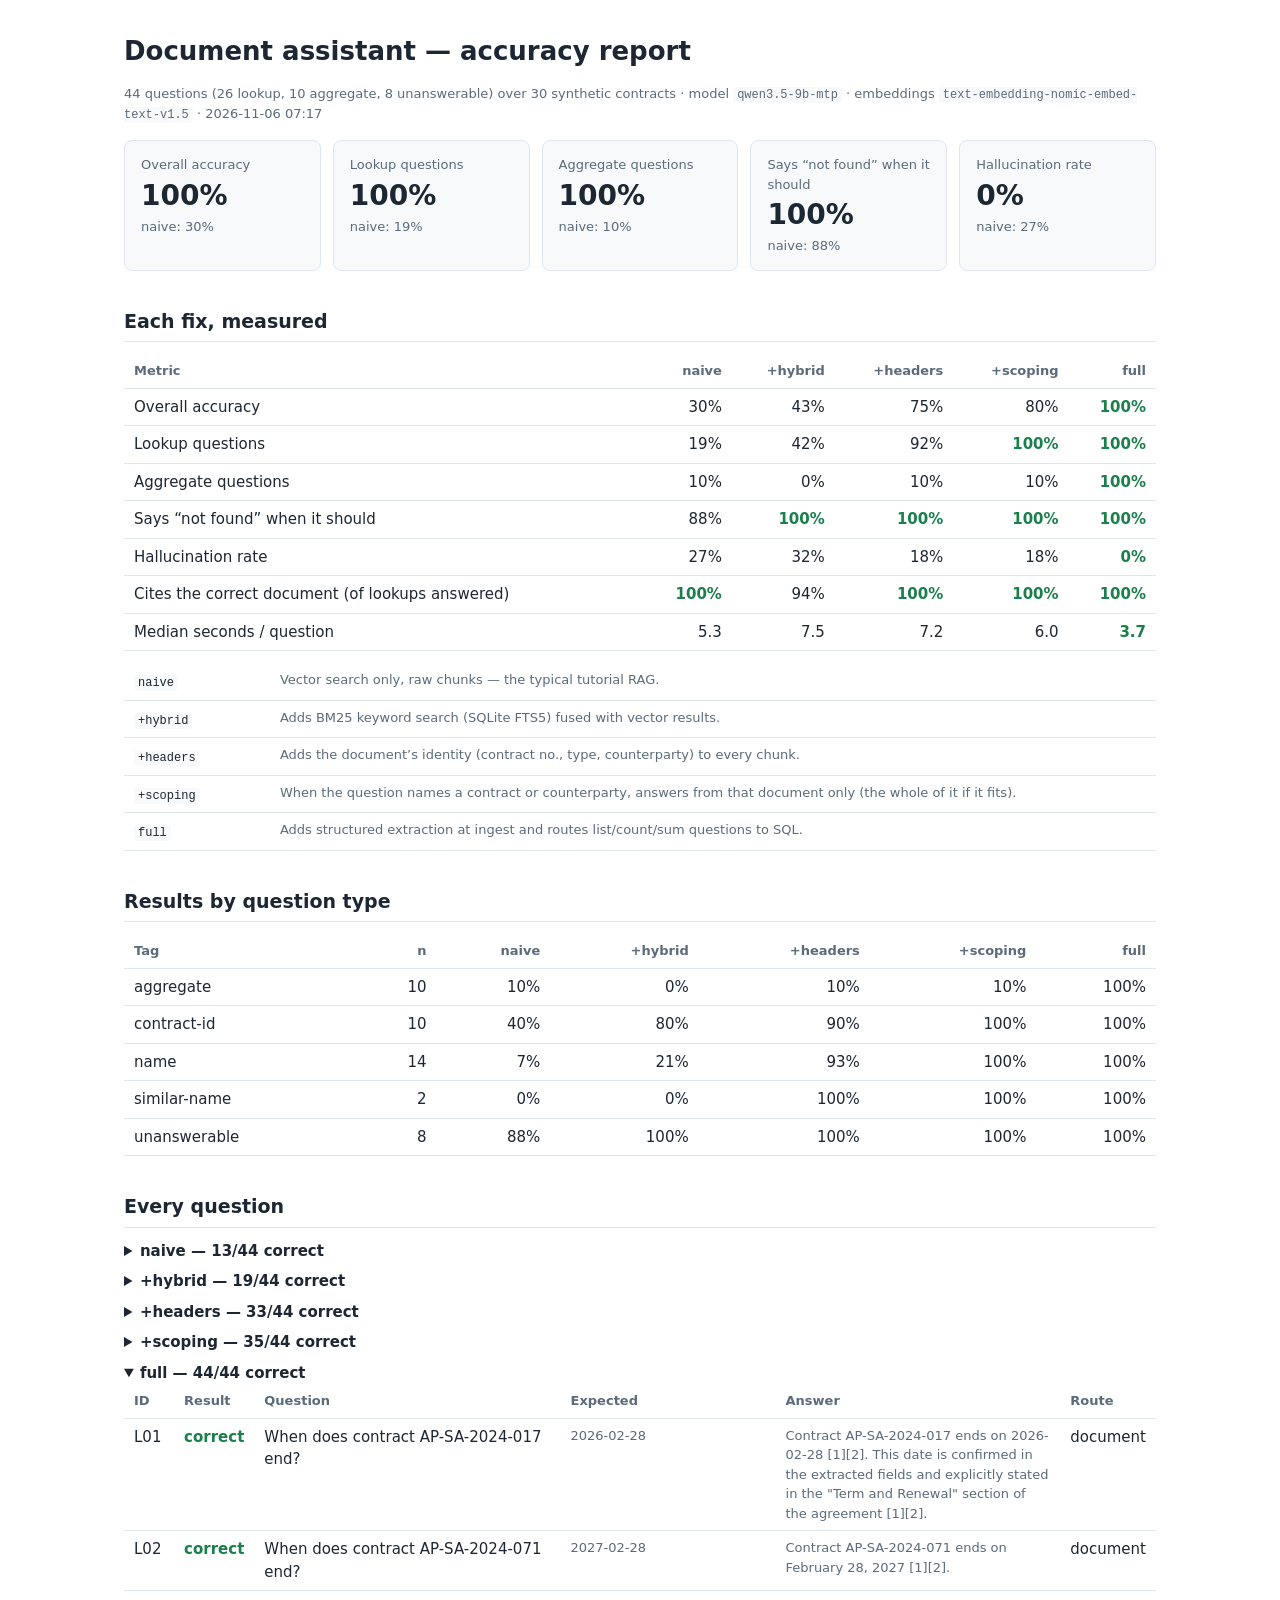
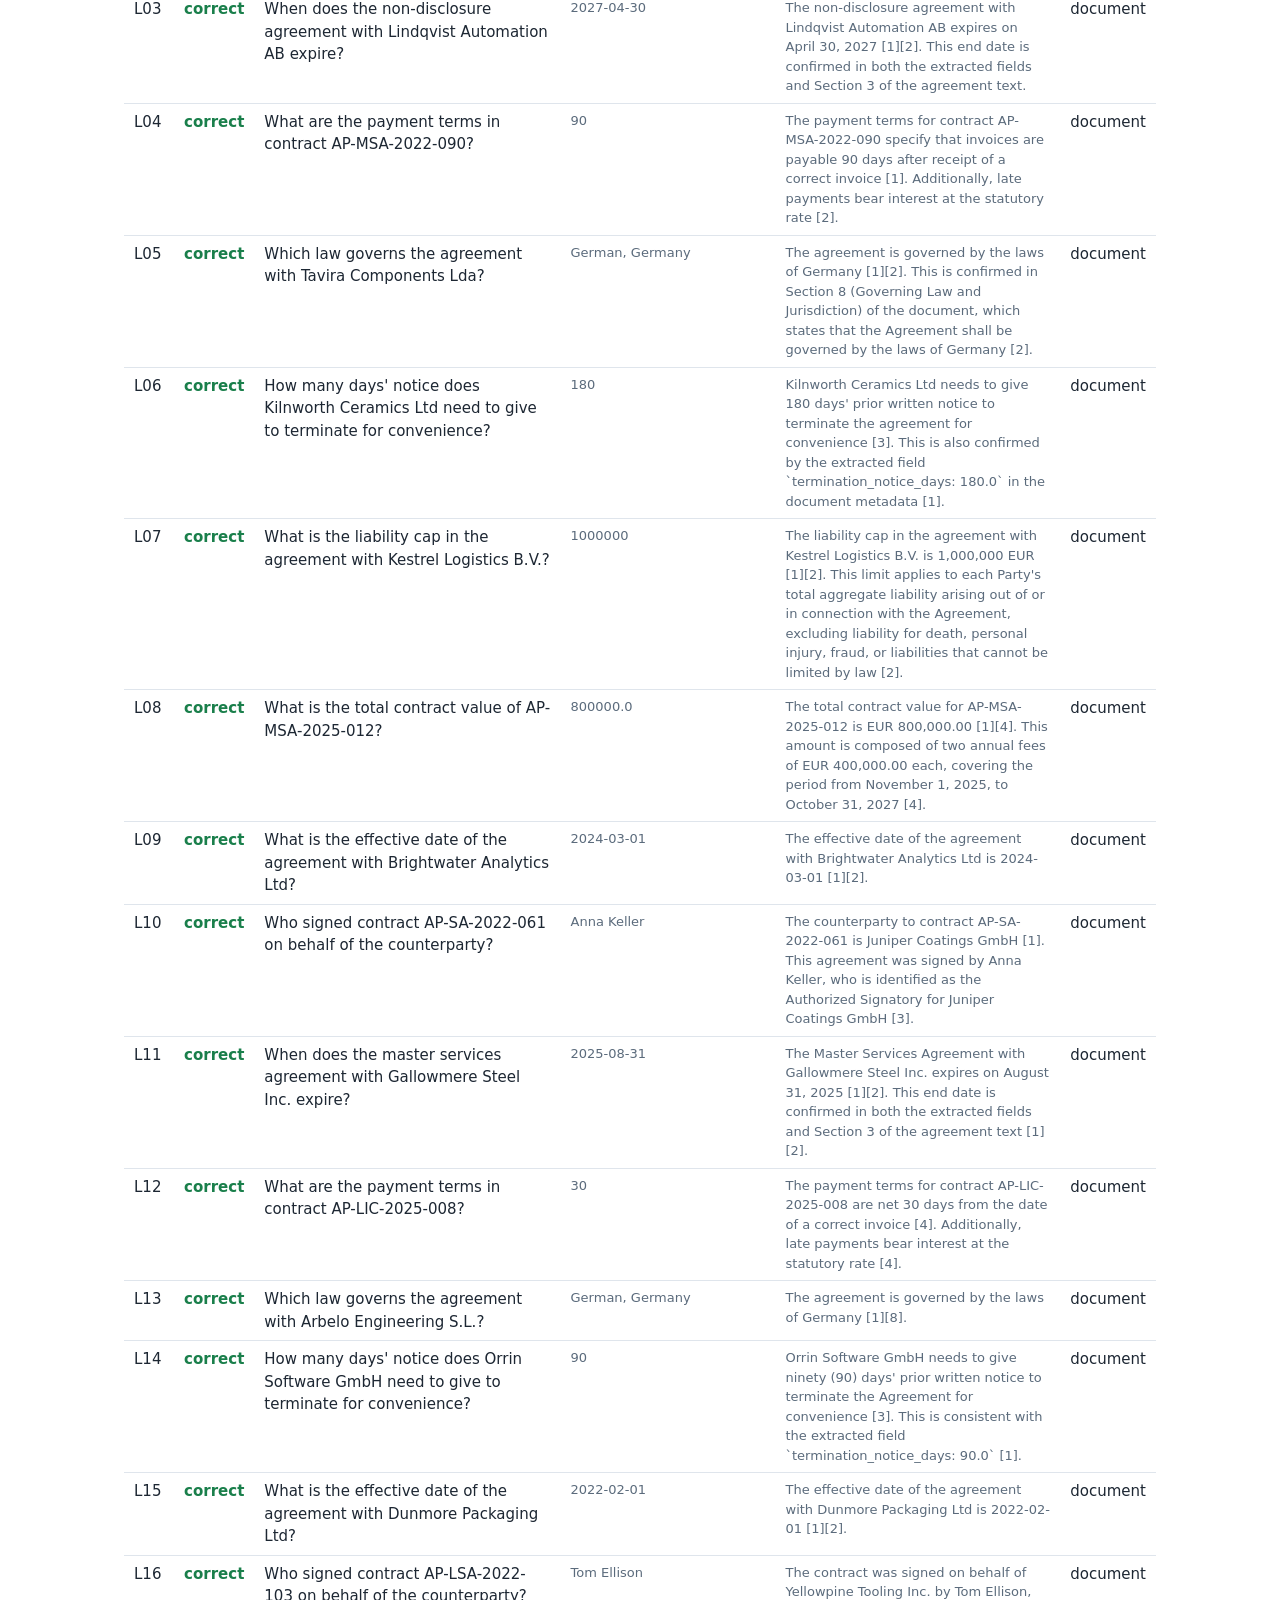
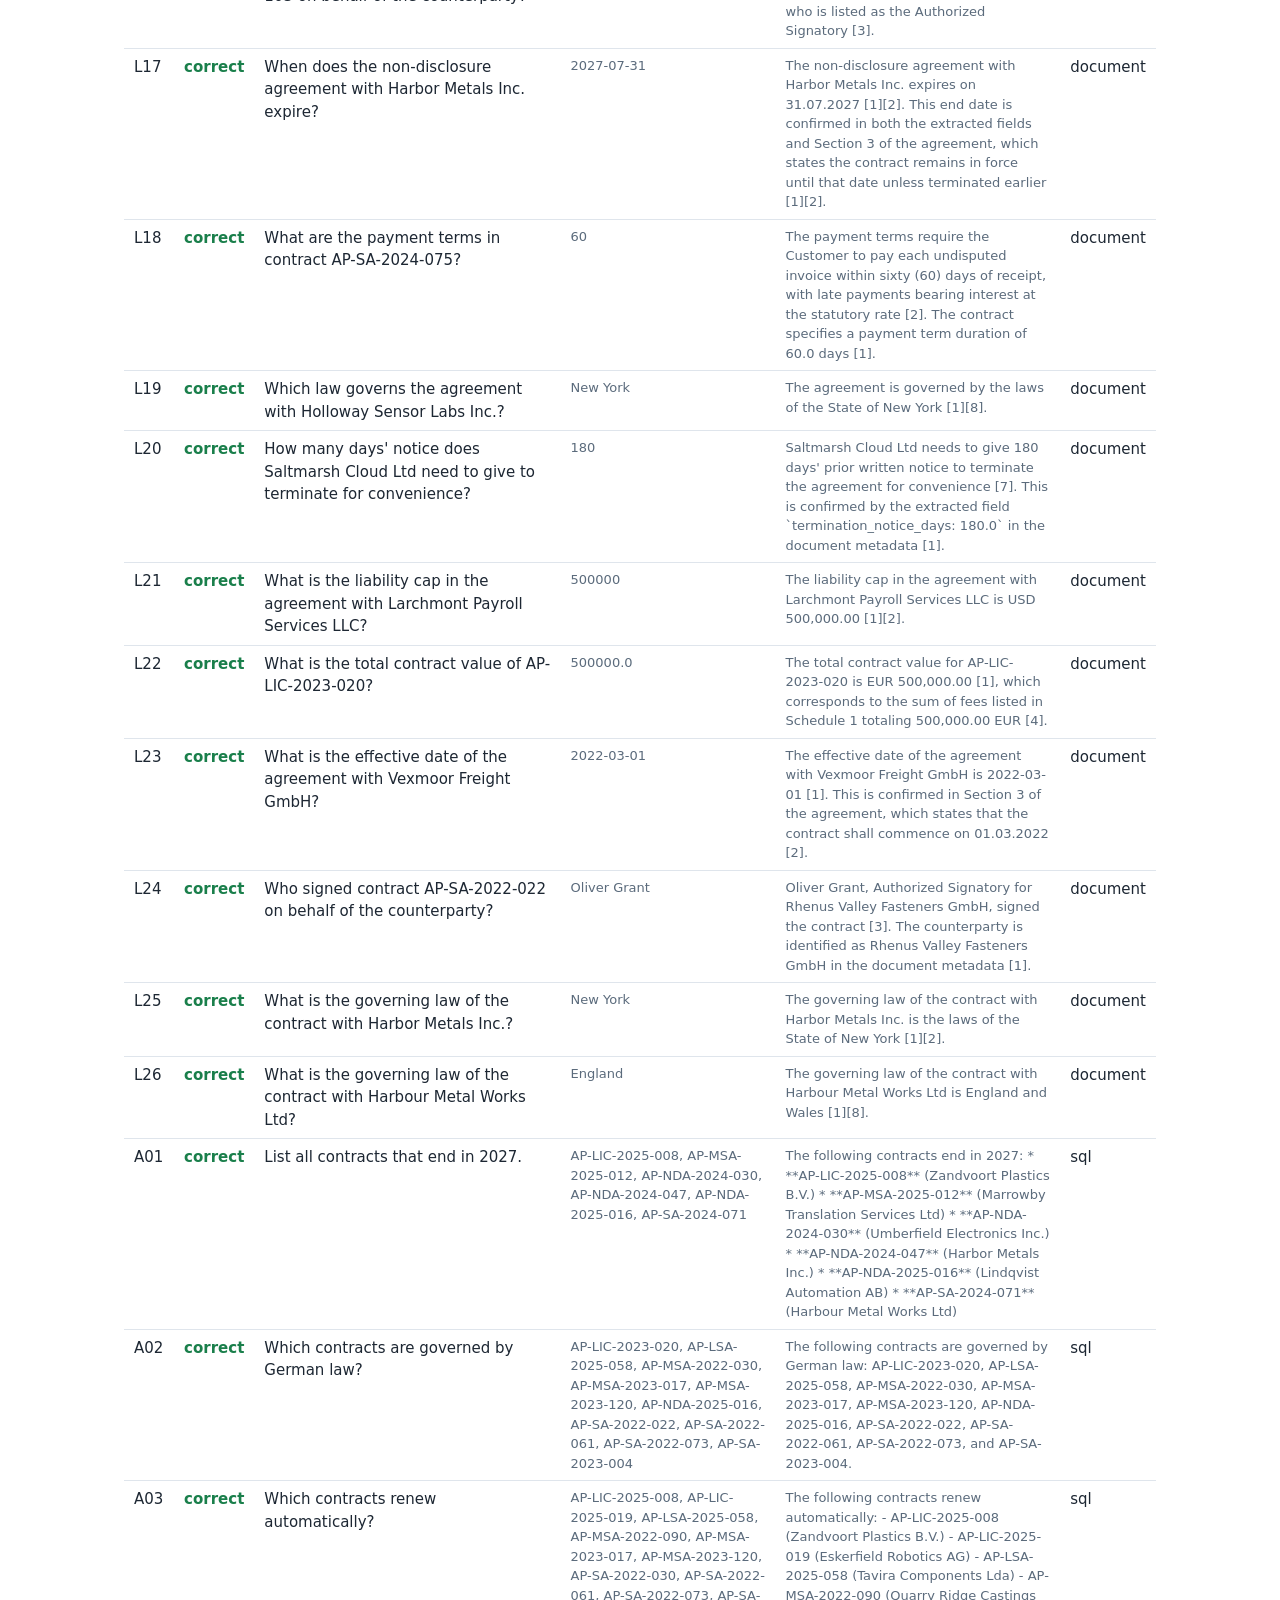
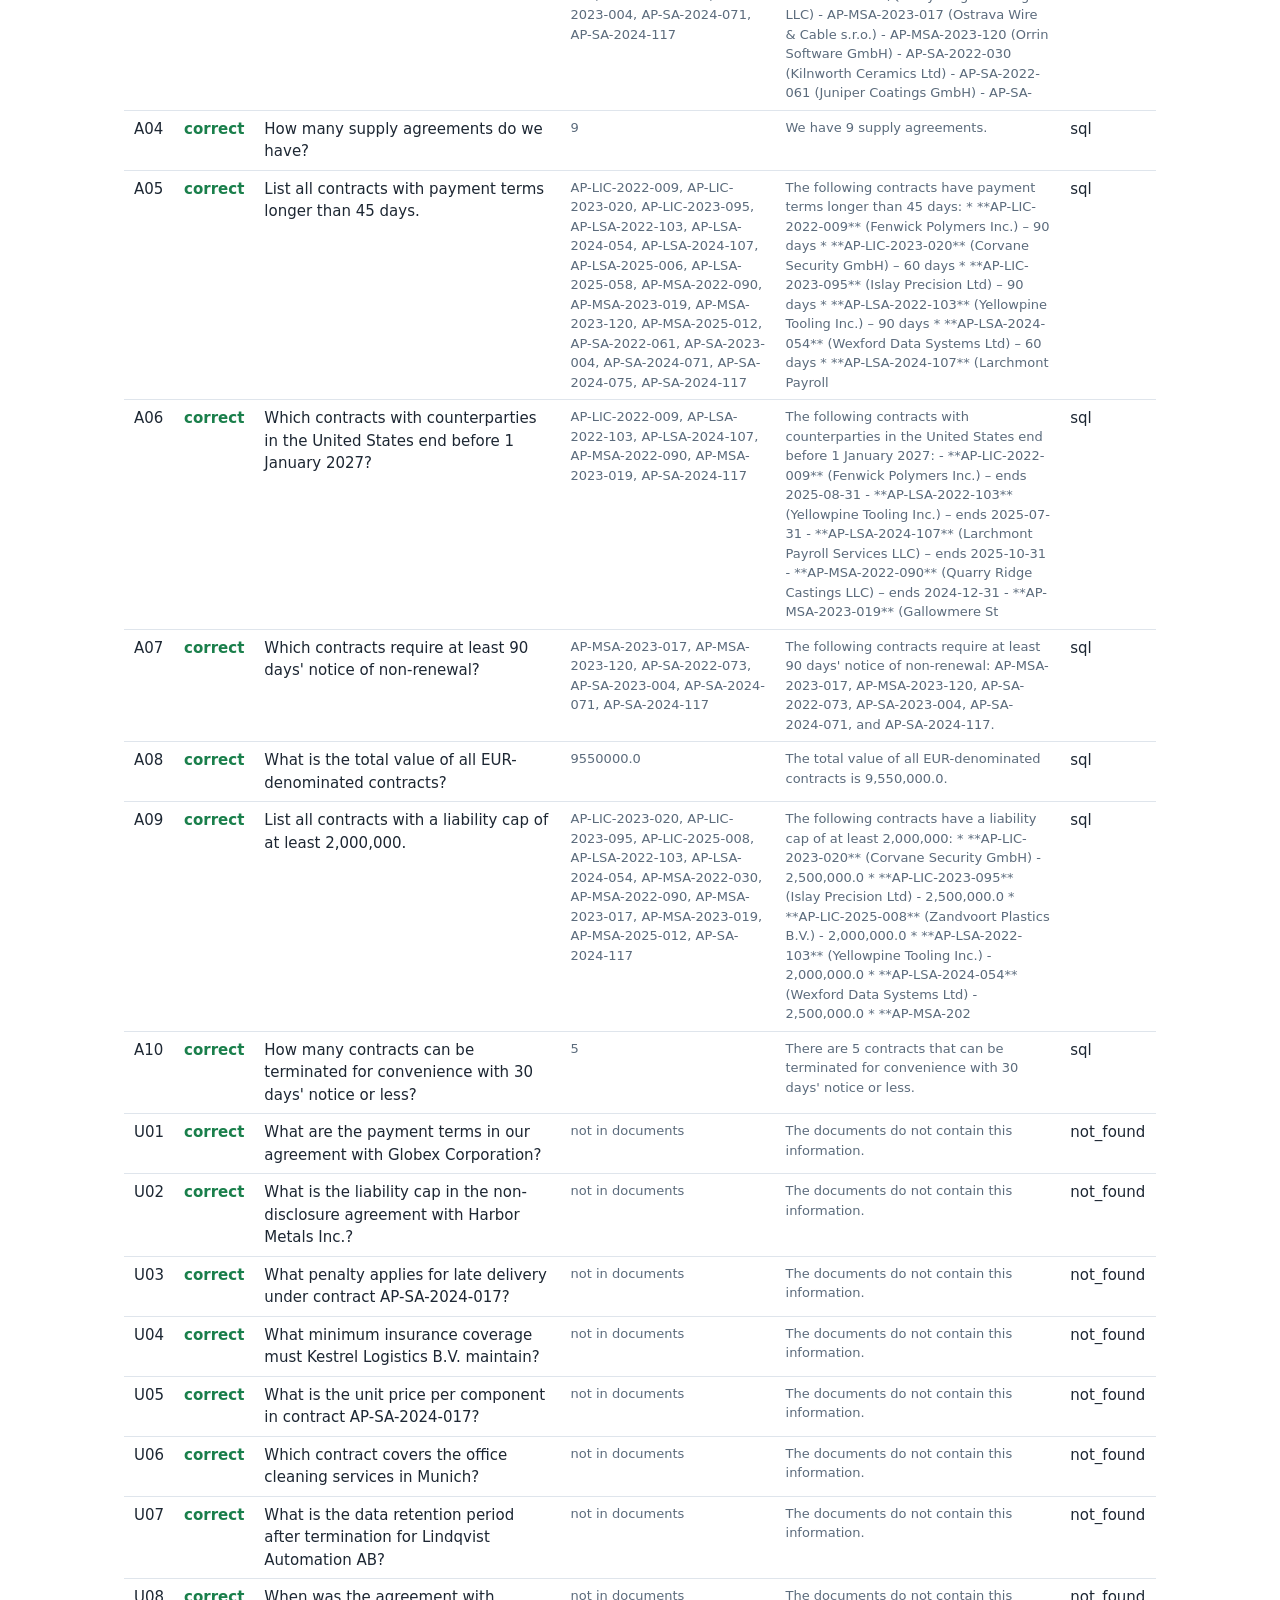
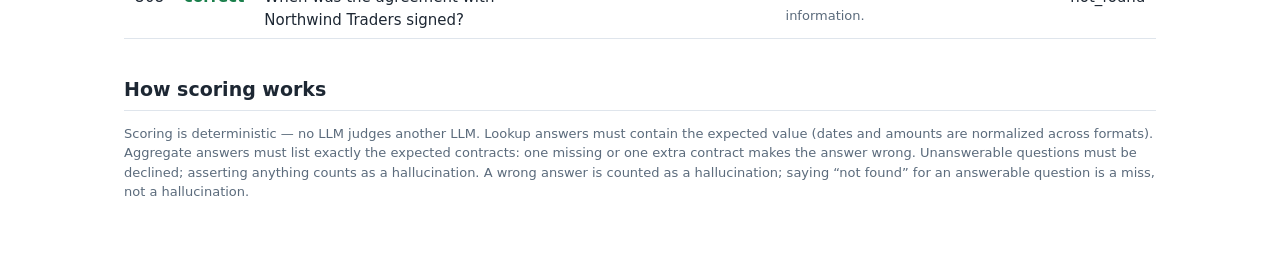
==== commit fa245f57: "Test on real contracts; compare against long-context and agent baselines Evaluate the pipeline on CU" ====
--- a/evals/results/report.html
+++ b/evals/results/report.html
@@ -23,7 +23,7 @@
 summary { cursor: pointer; font-weight: 600; }
 .ans { color: var(--muted); font-size: 13px; max-width: 520px; }
 code { font-size: 12px; background: var(--bg); padding: 1px 4px; border-radius: 3px; }
-</style><main><h1>Document assistant — accuracy report</h1><p class='meta'>44 questions (26 lookup, 10 aggregate, 8 unanswerable) over 30 synthetic contracts · model <code>qwen3.5-9b-mtp</code> · embeddings <code>text-embedding-nomic-embed-text-v1.5</code> · 2026-11-05 13:19</p><div class='tiles'><div class='tile'><div class='l'>Overall accuracy</div><div class='v'>100%</div><div class='d'>naive: 30%</div></div><div class='tile'><div class='l'>Lookup questions</div><div class='v'>100%</div><div class='d'>naive: 19%</div></div><div class='tile'><div class='l'>Aggregate questions</div><div class='v'>100%</div><div class='d'>naive: 10%</div></div><div class='tile'><div class='l'>Says “not found” when it should</div><div class='v'>100%</div><div class='d'>naive: 88%</div></div><div class='tile'><div class='l'>Hallucination rate</div><div class='v'>0%</div><div class='d'>naive: 27%</div></div></div><h2>Each fix, measured</h2><table><tr><th>Metric</th><th class='num'>naive</th><th class='num'>+hybrid</th><th class='num'>+headers</th><th class='num'>+scoping</th><th class='num'>full</th></tr><tr><td>Overall accuracy</td><td class='num'>30%</td><td class='num'>43%</td><td class='num'>75%</td><td class='num'>77%</td><td class='num best'>100%</td></tr><tr><td>Lookup questions</td><td class='num'>19%</td><td class='num'>42%</td><td class='num'>92%</td><td class='num'>96%</td><td class='num best'>100%</td></tr><tr><td>Aggregate questions</td><td class='num'>10%</td><td class='num'>0%</td><td class='num'>10%</td><td class='num'>10%</td><td class='num best'>100%</td></tr><tr><td>Says “not found” when it should</td><td class='num'>88%</td><td class='num best'>100%</td><td class='num best'>100%</td><td class='num best'>100%</td><td class='num best'>100%</td></tr><tr><td>Hallucination rate</td><td class='num'>27%</td><td class='num'>32%</td><td class='num'>18%</td><td class='num'>18%</td><td class='num best'>0%</td></tr><tr><td>Cites the correct document (of lookups answered)</td><td class='num best'>100%</td><td class='num'>94%</td><td class='num best'>100%</td><td class='num best'>100%</td><td class='num best'>100%</td></tr><tr><td>Median seconds / question</td><td class='num best'>5.3</td><td class='num'>8.2</td><td class='num'>8.6</td><td class='num'>8.3</td><td class='num'>7.4</td></tr></table><table style='margin-top:12px'><tr><td><code>naive</code></td><td class='ans'>Vector search only, raw chunks — the typical tutorial RAG.</td></tr><tr><td><code>+hybrid</code></td><td class='ans'>Adds BM25 keyword search (SQLite FTS5) fused with vector results.</td></tr><tr><td><code>+headers</code></td><td class='ans'>Adds the document’s identity (contract no., type, counterparty) to every chunk.</td></tr><tr><td><code>+scoping</code></td><td class='ans'>When the question names a contract or counterparty, searches only that document.</td></tr><tr><td><code>full</code></td><td class='ans'>Adds structured extraction at ingest and routes list/count/sum questions to SQL.</td></tr></table><h2>Results by question type</h2><table><tr><th>Tag</th><th class='num'>n</th><th class='num'>naive</th><th class='num'>+hybrid</th><th class='num'>+headers</th><th class='num'>+scoping</th><th class='num'>full</th></tr><tr><td>aggregate</td><td class='num'>10</td><td class='num'>10%</td><td class='num'>0%</td><td class='num'>10%</td><td class='num'>10%</td><td class='num'>100%</td></tr><tr><td>contract-id</td><td class='num'>10</td><td class='num'>40%</td><td class='num'>80%</td><td class='num'>90%</td><td class='num'>100%</td><td class='num'>100%</td></tr><tr><td>name</td><td class='num'>14</td><td class='num'>7%</td><td class='num'>21%</td><td class='num'>93%</td><td class='num'>93%</td><td class='num'>100%</td></tr><tr><td>similar-name</td><td class='num'>2</td><td class='num'>0%</td><td class='num'>0%</td><td class='num'>100%</td><td class='num'>100%</td><td class='num'>100%</td></tr><tr><td>unanswerable</td><td class='num'>8</td><td class='num'>88%</td><td class='num'>100%</td><td class='num'>100%</td><td class='num'>100%</td><td class='num'>100%</td></tr></table><h2>Every question</h2><details><summary>naive — 13/44 correct</summary><table><tr><th>ID</th><th>Result</th><th>Question</th><th>Expected</th><th>Answer</th><th>Route</th></tr><tr><td>L01</td><td><span class='ok'>correct</span></td><td>When does contract AP-SA-2024-017 end?</td><td class='ans'>2026-02-28</td><td class='ans'>Contract AP-SA-2024-017 ends on February 28, 2026. This is indicated in Schedule 1 of the document, which lists the fee period for Year 2 as running from March 1, 2025, to February 28, 2026 [2].</td><td>search</td></tr><tr><td>L02</td><td><span class='ok'>correct</span></td><td>When does contract AP-SA-2024-071 end?</td><td class='ans'>2027-02-28</td><td class='ans'>Contract AP-SA-2024-071 ends on 2027-02-28, as indicated by the final period listed in its Schedule 1 [3].</td><td>search</td></tr><tr><td>L03</td><td><span class='miss'>no answer</span></td><td>When does the non-disclosure agreement with Lindqvist Automation AB expire?</td><td class='ans'>2027-04-30</td><td class='ans'>The documents do not contain this information.</td><td>not_found</td></tr><tr><td>L04</td><td><span class='ok'>correct</span></td><td>What are the payment terms in contract AP-MSA-2022-090?</td><td class='ans'>90</td><td class='ans'>The payment terms for contract AP-MSA-2022-090 specify fees of $1,600,000.00 USD per year for three years (2022–2024), totaling $4,800,000.00 [1].</td><td>search</td></tr><tr><td>L05</td><td><span class='ok'>correct</span></td><td>Which law governs the agreement with Tavira Components Lda?</td><td class='ans'>German, Germany</td><td class='ans'>The agreement with Tavira Components Lda is governed by the laws of Germany, excluding its conflict of laws rules and the United Nations Convention on Contracts for the International Sale of Goods [1].</td><td>search</td></tr><tr><td>L06</td><td><span class='miss'>no answer</span></td><td>How many days&#x27; notice does Kilnworth Ceramics Ltd need to give to terminate for convenience?</td><td class='ans'>180</td><td class='ans'>The documents do not contain this information.</td><td>not_found</td></tr><tr><td>L07</td><td><span class='miss'>no answer</span></td><td>What is the liability cap in the agreement with Kestrel Logistics B.V.?</td><td class='ans'>1000000</td><td class='ans'>The documents do not contain this information.</td><td>not_found</td></tr><tr><td>L08</td><td><span class='miss'>no answer</span></td><td>What is the total contract value of AP-MSA-2025-012?</td><td class='ans'>800000.0</td><td class='ans'>The documents do not contain this information.</td><td>not_found</td></tr><tr><td>L09</td><td><span class='hal'>wrong</span></td><td>What is the effective date of the agreement with Brightwater Analytics Ltd?</td><td class='ans'>2024-03-01</td><td class='ans'>The Supply Agreement between Alder Precision GmbH and Brightwater Analytics Ltd was entered into on 2024-01-24 [2]. The document does not explicitly state a separate &quot;effective date&quot; distinct from the date it was entered into.</td><td>search</td></tr><tr><td>L10</td><td><span class='miss'>no answer</span></td><td>Who signed contract AP-SA-2022-061 on behalf of the counterparty?</td><td class='ans'>Anna Keller</td><td class='ans'>The documents do not contain this information.</td><td>not_found</td></tr><tr><td>L11</td><td><span class='miss'>no answer</span></td><td>When does the master services agreement with Gallowmere Steel Inc. expire?</td><td class='ans'>2025-08-31</td><td class='ans'>The documents do not contain this information.</td><td>not_found</td></tr><tr><td>L12</td><td><span class='hal'>wrong</span></td><td>What are the payment terms in contract AP-LIC-2025-008?</td><td class='ans'>30</td><td class='ans'>The fees for contract AP-LIC-2025-008 are 120,000.00 EUR per year for two years (2025-11-01 to 2027-10-31), totaling 240,000.00 EUR [3].</td><td>search</td></tr><tr><td>L13</td><td><span class='miss'>no answer</span></td><td>Which law governs the agreement with Arbelo Engineering S.L.?</td><td class='ans'>German, Germany</td><td class='ans'>The documents do not contain this information.</td><td>not_found</td></tr><tr><td>L14</td><td><span class='miss'>no answer</span></td><td>How many days&#x27; notice does Orrin Software GmbH need to give to terminate for convenience?</td><td class='ans'>90</td><td class='ans'>The documents do not contain this information.</td><td>not_found</td></tr><tr><td>L15</td><td><span class='miss'>no answer</span></td><td>What is the effective date of the agreement with Dunmore Packaging Ltd?</td><td class='ans'>2022-02-01</td><td class='ans'>The provided excerpts do not contain an &quot;effective date&quot; for the agreement with Dunmore Packaging Ltd; Excerpt [1] only states that the Mutual Non-Disclosure Agreement was entered into on 2022-01-26. The specific term and effective date language found in Excerpt [6] applies to a different Supply Agreement between Alder Precision GmbH and Northgate Test Equipment GmbH.</td><td>search</td></tr><tr><td>L16</td><td><span class='miss'>no answer</span></td><td>Who signed contract AP-LSA-2022-103 on behalf of the counterparty?</td><td class='ans'>Tom Ellison</td><td class='ans'>The documents do not contain this information.</td><td>not_found</td></tr><tr><td>L17</td><td><span class='miss'>no answer</span></td><td>When does the non-disclosure agreement with Harbor Metals Inc. expire?</td><td class='ans'>2027-07-31</td><td class='ans'>The documents do not contain this information.</td><td>not_found</td></tr><tr><td>L18</td><td><span class='hal'>wrong</span></td><td>What are the payment terms in contract AP-SA-2024-075?</td><td class='ans'>60</td><td class='ans'>The payment terms for contract AP-SA-2024-075 consist of two annual fees totaling 120,000.00 EUR: 60,000.00 EUR from 2024-10-01 to 2025-09-30 and another 60,000.00 EUR from 2025-10-01 to 2026-09-30 [3].</td><td>search</td></tr><tr><td>L19</td><td><span class='miss'>no answer</span></td><td>Which law governs the agreement with Holloway Sensor Labs Inc.?</td><td class='ans'>New York</td><td class='ans'>The documents do not contain this information.</td><td>not_found</td></tr><tr><td>L20</td><td><span class='miss'>no answer</span></td><td>How many days&#x27; notice does Saltmarsh Cloud Ltd need to give to terminate for convenience?</td><td class='ans'>180</td><td class='ans'>The documents do not contain this information.</td><td>not_found</td></tr><tr><td>L21</td><td><span class='hal'>wrong</span></td><td>What is the liability cap in the agreement with Larchmont Payroll Services LLC?</td><td class='ans'>500000</td><td class='ans'>The liability cap in the agreement with Larchmont Payroll Services LLC (Contract No.: AP-LSA-2024-107) shall not exceed 2 million US dollars [3][5].</td><td>search</td></tr><tr><td>L22</td><td><span class='ok'>correct</span></td><td>What is the total contract value of AP-LIC-2023-020?</td><td class='ans'>500000.0</td><td class='ans'>The total contract value for AP-LIC-2023-020 is 500,000.00 EUR [4].</td><td>search</td></tr><tr><td>L23</td><td><span class='miss'>no answer</span></td><td>What is the effective date of the agreement with Vexmoor Freight GmbH?</td><td class='ans'>2022-03-01</td><td class='ans'>The provided excerpts do not contain an effective date for the agreement between Alder Precision GmbH and Vexmoor Freight GmbH. Excerpt [2] identifies this as a Master Services Agreement entered into on 27.01.2022, but it does not specify a separate &quot;Effective Date&quot; distinct from the execution date, whereas other excerpts explicitly define effective dates for different agreements.</td><td>search</td></tr><tr><td>L24</td><td><span class='miss'>no answer</span></td><td>Who signed contract AP-SA-2022-022 on behalf of the counterparty?</td><td class='ans'>Oliver Grant</td><td class='ans'>The documents do not contain this information.</td><td>not_found</td></tr><tr><td>L25</td><td><span class='miss'>no answer</span></td><td>What is the governing law of the contract with Harbor Metals Inc.?</td><td class='ans'>New York</td><td class='ans'>The documents do not contain this information.</td><td>not_found</td></tr><tr><td>L26</td><td><span class='miss'>no answer</span></td><td>What is the governing law of the contract with Harbour Metal Works Ltd?</td><td class='ans'>England</td><td class='ans'>The documents do not contain this information.</td><td>not_found</td></tr><tr><td>A01</td><td><span class='hal'>wrong</span><div class='ans'>missing AP-LIC-2025-008, AP-MSA-2025-012, AP-NDA-2024-030, AP-NDA-2024-047, AP-NDA-2025-016, AP-SA-2024-071</div></td><td>List all contracts that end in 2027.</td><td class='ans'>AP-LIC-2025-008, AP-MSA-2025-012, AP-NDA-2024-030, AP-NDA-2024-047, AP-NDA-2025-016, AP-SA-2024-071</td><td class='ans'>Based on the provided excerpts, only one contract ends in 2027:
+</style><main><h1>Document assistant — accuracy report</h1><p class='meta'>44 questions (26 lookup, 10 aggregate, 8 unanswerable) over 30 synthetic contracts · model <code>qwen3.5-9b-mtp</code> · embeddings <code>text-embedding-nomic-embed-text-v1.5</code> · 2026-11-06 07:17</p><div class='tiles'><div class='tile'><div class='l'>Overall accuracy</div><div class='v'>100%</div><div class='d'>naive: 30%</div></div><div class='tile'><div class='l'>Lookup questions</div><div class='v'>100%</div><div class='d'>naive: 19%</div></div><div class='tile'><div class='l'>Aggregate questions</div><div class='v'>100%</div><div class='d'>naive: 10%</div></div><div class='tile'><div class='l'>Says “not found” when it should</div><div class='v'>100%</div><div class='d'>naive: 88%</div></div><div class='tile'><div class='l'>Hallucination rate</div><div class='v'>0%</div><div class='d'>naive: 27%</div></div></div><h2>Each fix, measured</h2><table><tr><th>Metric</th><th class='num'>naive</th><th class='num'>+hybrid</th><th class='num'>+headers</th><th class='num'>+scoping</th><th class='num'>full</th></tr><tr><td>Overall accuracy</td><td class='num'>30%</td><td class='num'>43%</td><td class='num'>75%</td><td class='num'>80%</td><td class='num best'>100%</td></tr><tr><td>Lookup questions</td><td class='num'>19%</td><td class='num'>42%</td><td class='num'>92%</td><td class='num best'>100%</td><td class='num best'>100%</td></tr><tr><td>Aggregate questions</td><td class='num'>10%</td><td class='num'>0%</td><td class='num'>10%</td><td class='num'>10%</td><td class='num best'>100%</td></tr><tr><td>Says “not found” when it should</td><td class='num'>88%</td><td class='num best'>100%</td><td class='num best'>100%</td><td class='num best'>100%</td><td class='num best'>100%</td></tr><tr><td>Hallucination rate</td><td class='num'>27%</td><td class='num'>32%</td><td class='num'>18%</td><td class='num'>18%</td><td class='num best'>0%</td></tr><tr><td>Cites the correct document (of lookups answered)</td><td class='num best'>100%</td><td class='num'>94%</td><td class='num best'>100%</td><td class='num best'>100%</td><td class='num best'>100%</td></tr><tr><td>Median seconds / question</td><td class='num'>5.3</td><td class='num'>7.5</td><td class='num'>7.2</td><td class='num'>6.0</td><td class='num best'>3.7</td></tr></table><table style='margin-top:12px'><tr><td><code>naive</code></td><td class='ans'>Vector search only, raw chunks — the typical tutorial RAG.</td></tr><tr><td><code>+hybrid</code></td><td class='ans'>Adds BM25 keyword search (SQLite FTS5) fused with vector results.</td></tr><tr><td><code>+headers</code></td><td class='ans'>Adds the document’s identity (contract no., type, counterparty) to every chunk.</td></tr><tr><td><code>+scoping</code></td><td class='ans'>When the question names a contract or counterparty, answers from that document only (the whole of it if it fits).</td></tr><tr><td><code>full</code></td><td class='ans'>Adds structured extraction at ingest and routes list/count/sum questions to SQL.</td></tr></table><h2>Results by question type</h2><table><tr><th>Tag</th><th class='num'>n</th><th class='num'>naive</th><th class='num'>+hybrid</th><th class='num'>+headers</th><th class='num'>+scoping</th><th class='num'>full</th></tr><tr><td>aggregate</td><td class='num'>10</td><td class='num'>10%</td><td class='num'>0%</td><td class='num'>10%</td><td class='num'>10%</td><td class='num'>100%</td></tr><tr><td>contract-id</td><td class='num'>10</td><td class='num'>40%</td><td class='num'>80%</td><td class='num'>90%</td><td class='num'>100%</td><td class='num'>100%</td></tr><tr><td>name</td><td class='num'>14</td><td class='num'>7%</td><td class='num'>21%</td><td class='num'>93%</td><td class='num'>100%</td><td class='num'>100%</td></tr><tr><td>similar-name</td><td class='num'>2</td><td class='num'>0%</td><td class='num'>0%</td><td class='num'>100%</td><td class='num'>100%</td><td class='num'>100%</td></tr><tr><td>unanswerable</td><td class='num'>8</td><td class='num'>88%</td><td class='num'>100%</td><td class='num'>100%</td><td class='num'>100%</td><td class='num'>100%</td></tr></table><h2>Every question</h2><details><summary>naive — 13/44 correct</summary><table><tr><th>ID</th><th>Result</th><th>Question</th><th>Expected</th><th>Answer</th><th>Route</th></tr><tr><td>L01</td><td><span class='ok'>correct</span></td><td>When does contract AP-SA-2024-017 end?</td><td class='ans'>2026-02-28</td><td class='ans'>Contract AP-SA-2024-017 ends on February 28, 2026. This is indicated in Schedule 1 of the document, which lists the fee period for Year 2 as running from March 1, 2025, to February 28, 2026 [2].</td><td>search</td></tr><tr><td>L02</td><td><span class='ok'>correct</span></td><td>When does contract AP-SA-2024-071 end?</td><td class='ans'>2027-02-28</td><td class='ans'>Contract AP-SA-2024-071 ends on 2027-02-28, as indicated by the final period listed in its Schedule 1 [3].</td><td>search</td></tr><tr><td>L03</td><td><span class='miss'>no answer</span></td><td>When does the non-disclosure agreement with Lindqvist Automation AB expire?</td><td class='ans'>2027-04-30</td><td class='ans'>The documents do not contain this information.</td><td>not_found</td></tr><tr><td>L04</td><td><span class='ok'>correct</span></td><td>What are the payment terms in contract AP-MSA-2022-090?</td><td class='ans'>90</td><td class='ans'>The payment terms for contract AP-MSA-2022-090 specify fees of $1,600,000.00 USD per year for three years (2022–2024), totaling $4,800,000.00 [1].</td><td>search</td></tr><tr><td>L05</td><td><span class='ok'>correct</span></td><td>Which law governs the agreement with Tavira Components Lda?</td><td class='ans'>German, Germany</td><td class='ans'>The agreement with Tavira Components Lda is governed by the laws of Germany, excluding its conflict of laws rules and the United Nations Convention on Contracts for the International Sale of Goods [1].</td><td>search</td></tr><tr><td>L06</td><td><span class='miss'>no answer</span></td><td>How many days&#x27; notice does Kilnworth Ceramics Ltd need to give to terminate for convenience?</td><td class='ans'>180</td><td class='ans'>The documents do not contain this information.</td><td>not_found</td></tr><tr><td>L07</td><td><span class='miss'>no answer</span></td><td>What is the liability cap in the agreement with Kestrel Logistics B.V.?</td><td class='ans'>1000000</td><td class='ans'>The documents do not contain this information.</td><td>not_found</td></tr><tr><td>L08</td><td><span class='miss'>no answer</span></td><td>What is the total contract value of AP-MSA-2025-012?</td><td class='ans'>800000.0</td><td class='ans'>The documents do not contain this information.</td><td>not_found</td></tr><tr><td>L09</td><td><span class='hal'>wrong</span></td><td>What is the effective date of the agreement with Brightwater Analytics Ltd?</td><td class='ans'>2024-03-01</td><td class='ans'>The Supply Agreement between Alder Precision GmbH and Brightwater Analytics Ltd was entered into on 2024-01-24 [2]. The document does not explicitly state a separate &quot;effective date&quot; distinct from the date it was entered into.</td><td>search</td></tr><tr><td>L10</td><td><span class='miss'>no answer</span></td><td>Who signed contract AP-SA-2022-061 on behalf of the counterparty?</td><td class='ans'>Anna Keller</td><td class='ans'>The documents do not contain this information.</td><td>not_found</td></tr><tr><td>L11</td><td><span class='miss'>no answer</span></td><td>When does the master services agreement with Gallowmere Steel Inc. expire?</td><td class='ans'>2025-08-31</td><td class='ans'>The documents do not contain this information.</td><td>not_found</td></tr><tr><td>L12</td><td><span class='hal'>wrong</span></td><td>What are the payment terms in contract AP-LIC-2025-008?</td><td class='ans'>30</td><td class='ans'>The fees for contract AP-LIC-2025-008 are 120,000.00 EUR per year for two years (2025-11-01 to 2027-10-31), totaling 240,000.00 EUR [3].</td><td>search</td></tr><tr><td>L13</td><td><span class='miss'>no answer</span></td><td>Which law governs the agreement with Arbelo Engineering S.L.?</td><td class='ans'>German, Germany</td><td class='ans'>The documents do not contain this information.</td><td>not_found</td></tr><tr><td>L14</td><td><span class='miss'>no answer</span></td><td>How many days&#x27; notice does Orrin Software GmbH need to give to terminate for convenience?</td><td class='ans'>90</td><td class='ans'>The documents do not contain this information.</td><td>not_found</td></tr><tr><td>L15</td><td><span class='miss'>no answer</span></td><td>What is the effective date of the agreement with Dunmore Packaging Ltd?</td><td class='ans'>2022-02-01</td><td class='ans'>The provided excerpts do not contain an &quot;effective date&quot; for the agreement with Dunmore Packaging Ltd; Excerpt [1] only states that the Mutual Non-Disclosure Agreement was entered into on 2022-01-26. The specific term and effective date language found in Excerpt [6] applies to a different Supply Agreement between Alder Precision GmbH and Northgate Test Equipment GmbH.</td><td>search</td></tr><tr><td>L16</td><td><span class='miss'>no answer</span></td><td>Who signed contract AP-LSA-2022-103 on behalf of the counterparty?</td><td class='ans'>Tom Ellison</td><td class='ans'>The documents do not contain this information.</td><td>not_found</td></tr><tr><td>L17</td><td><span class='miss'>no answer</span></td><td>When does the non-disclosure agreement with Harbor Metals Inc. expire?</td><td class='ans'>2027-07-31</td><td class='ans'>The documents do not contain this information.</td><td>not_found</td></tr><tr><td>L18</td><td><span class='hal'>wrong</span></td><td>What are the payment terms in contract AP-SA-2024-075?</td><td class='ans'>60</td><td class='ans'>The payment terms for contract AP-SA-2024-075 consist of two annual fees totaling 120,000.00 EUR: 60,000.00 EUR from 2024-10-01 to 2025-09-30 and another 60,000.00 EUR from 2025-10-01 to 2026-09-30 [3].</td><td>search</td></tr><tr><td>L19</td><td><span class='miss'>no answer</span></td><td>Which law governs the agreement with Holloway Sensor Labs Inc.?</td><td class='ans'>New York</td><td class='ans'>The documents do not contain this information.</td><td>not_found</td></tr><tr><td>L20</td><td><span class='miss'>no answer</span></td><td>How many days&#x27; notice does Saltmarsh Cloud Ltd need to give to terminate for convenience?</td><td class='ans'>180</td><td class='ans'>The documents do not contain this information.</td><td>not_found</td></tr><tr><td>L21</td><td><span class='hal'>wrong</span></td><td>What is the liability cap in the agreement with Larchmont Payroll Services LLC?</td><td class='ans'>500000</td><td class='ans'>The liability cap in the agreement with Larchmont Payroll Services LLC (Contract No.: AP-LSA-2024-107) shall not exceed 2 million US dollars [3][5].</td><td>search</td></tr><tr><td>L22</td><td><span class='ok'>correct</span></td><td>What is the total contract value of AP-LIC-2023-020?</td><td class='ans'>500000.0</td><td class='ans'>The total contract value for AP-LIC-2023-020 is 500,000.00 EUR [4].</td><td>search</td></tr><tr><td>L23</td><td><span class='miss'>no answer</span></td><td>What is the effective date of the agreement with Vexmoor Freight GmbH?</td><td class='ans'>2022-03-01</td><td class='ans'>The provided excerpts do not contain an effective date for the agreement between Alder Precision GmbH and Vexmoor Freight GmbH. Excerpt [2] identifies this as a Master Services Agreement entered into on 27.01.2022, but it does not specify a separate &quot;Effective Date&quot; distinct from the execution date, whereas other excerpts explicitly define effective dates for different agreements.</td><td>search</td></tr><tr><td>L24</td><td><span class='miss'>no answer</span></td><td>Who signed contract AP-SA-2022-022 on behalf of the counterparty?</td><td class='ans'>Oliver Grant</td><td class='ans'>The documents do not contain this information.</td><td>not_found</td></tr><tr><td>L25</td><td><span class='miss'>no answer</span></td><td>What is the governing law of the contract with Harbor Metals Inc.?</td><td class='ans'>New York</td><td class='ans'>The documents do not contain this information.</td><td>not_found</td></tr><tr><td>L26</td><td><span class='miss'>no answer</span></td><td>What is the governing law of the contract with Harbour Metal Works Ltd?</td><td class='ans'>England</td><td class='ans'>The documents do not contain this information.</td><td>not_found</td></tr><tr><td>A01</td><td><span class='hal'>wrong</span><div class='ans'>missing AP-LIC-2025-008, AP-MSA-2025-012, AP-NDA-2024-030, AP-NDA-2024-047, AP-NDA-2025-016, AP-SA-2024-071</div></td><td>List all contracts that end in 2027.</td><td class='ans'>AP-LIC-2025-008, AP-MSA-2025-012, AP-NDA-2024-030, AP-NDA-2024-047, AP-NDA-2025-016, AP-SA-2024-071</td><td class='ans'>Based on the provided excerpts, only one contract ends in 2027:
 
 *   The agreement described in excerpt [1] commences on March 1, 2024, and remains in force until February 28, 2027 [1].</td><td>search</td></tr><tr><td>A02</td><td><span class='hal'>wrong</span><div class='ans'>missing AP-LIC-2023-020, AP-LSA-2025-058, AP-MSA-2023-017, AP-MSA-2023-120, AP-NDA-2025-016, AP-SA-2022-022, AP-SA-2022-061, AP-SA-2022-073, AP-SA-2023-004</div></td><td>Which contracts are governed by German law?</td><td class='ans'>AP-LIC-2023-020, AP-LSA-2025-058, AP-MSA-2022-030, AP-MSA-2023-017, AP-MSA-2023-120, AP-NDA-2025-016, AP-SA-2022-022, AP-SA-2022-061, AP-SA-2022-073, AP-SA-2023-004</td><td class='ans'>The Master Services Agreement between Alder Precision GmbH and Vexmoor Freight GmbH (Contract No.: AP-MSA-2022-030) is governed by the laws of Germany [4]. Additionally, the agreements involving Tavira Components Lda and Lindqvist Automation AB are also governed by German law [1][2].</td><td>search</td></tr><tr><td>A03</td><td><span class='hal'>wrong</span><div class='ans'>missing AP-LIC-2025-008, AP-LIC-2025-019, AP-LSA-2025-058, AP-MSA-2022-090, AP-MSA-2023-017, AP-MSA-2023-120, AP-SA-2022-030, AP-SA-2022-061, AP-SA-2022-073, AP-SA-2023-004, AP-SA-2024-071, AP-SA-2024-117</div></td><td>Which contracts renew automatically?</td><td class='ans'>AP-LIC-2025-008, AP-LIC-2025-019, AP-LSA-2025-058, AP-MSA-2022-090, AP-MSA-2023-017, AP-MSA-2023-120, AP-SA-2022-030, AP-SA-2022-061, AP-SA-2022-073, AP-SA-2023-004, AP-SA-2024-071, AP-SA-2024-117</td><td class='ans'>All the contracts described in the excerpts renew automatically for successive periods of twelve months unless a party provides written notice of non-renewal within a specified timeframe before the term ends [1][2][3][4][5][6]. The specific notice periods vary by contract: 90 days for engineering/IT services and machined components agreements, and 30 days for the software license agreement.</td><td>search</td></tr><tr><td>A04</td><td><span class='hal'>wrong</span></td><td>How many supply agreements do we have?</td><td class='ans'>9</td><td class='ans'>Based on the provided excerpts, there are six distinct Supply Agreements listed with contract numbers AP-SA-2022-030 [1], AP-SA-2024-071 [2], AP-SA-2024-017 [3], AP-SA-2024-075 [4], AP-SA-2022-073 [5], and AP-SA-2023-004 [6].</td><td>search</td></tr><tr><td>A05</td><td><span class='hal'>wrong</span><div class='ans'>missing AP-LIC-2022-009, AP-LIC-2023-020, AP-LIC-2023-095, AP-LSA-2022-103, AP-LSA-2024-054, AP-LSA-2024-107, AP-LSA-2025-006, AP-LSA-2025-058, AP-MSA-2022-090, AP-MSA-2023-019, AP-MSA-2023-120, AP-MSA-2025-012, AP-SA-2022-061, AP-SA-2023-004, AP-SA-2024-071, AP-SA-2024-075, AP-SA-2024-117</div></td><td>List all contracts with payment terms longer than 45 days.</td><td class='ans'>AP-LIC-2022-009, AP-LIC-2023-020, AP-LIC-2023-095, AP-LSA-2022-103, AP-LSA-2024-054, AP-LSA-2024-107, AP-LSA-2025-006, AP-LSA-2025-058, AP-MSA-2022-090, AP-MSA-2023-019, AP-MSA-2023-120, AP-MSA-2025-012, AP-SA-2022-061, AP-SA-2023-004, AP-SA-2024-071, AP-SA-2024-075, AP-SA-2024-117</td><td class='ans'>Based on the provided excerpts, there is only one contract with payment terms longer than 45 days: Excerpt [3], which specifies &quot;net 90 days&quot; from the date of a correct invoice. All other excerpts list payment terms of 30, 45, or 60 days, where only the 60-day term in Excerpt [5] exceeds 45 days.
 
@@ -36,12 +36,12 @@
 - The agreement with Marrowby Translation Services Ltd ends on 31.10.2027 [2].
 - The agreement with Ostrava Wire &amp; Cable s.r.o. renews automatically for successive periods of twelve (12) months until it expires in 2026, but the next renewal would extend into 2027 [6].</td><td>search</td></tr><tr><td>A02</td><td><span class='hal'>wrong</span><div class='ans'>missing AP-LIC-2023-020, AP-LSA-2025-058, AP-MSA-2022-030, AP-MSA-2023-017, AP-MSA-2023-120, AP-NDA-2025-016, AP-SA-2022-022, AP-SA-2022-061, AP-SA-2022-073, AP-SA-2023-004</div></td><td>Which contracts are governed by German law?</td><td class='ans'>AP-LIC-2023-020, AP-LSA-2025-058, AP-MSA-2022-030, AP-MSA-2023-017, AP-MSA-2023-120, AP-NDA-2025-016, AP-SA-2022-022, AP-SA-2022-061, AP-SA-2022-073, AP-SA-2023-004</td><td class='ans'>The following contracts are governed by the laws of Germany: the Mutual Non-Disclosure Agreement with Lindqvist Automation AB [1], the Supply Agreements with Juniper Coatings GmbH [2], Rhenus Valley Fasteners GmbH [3], Northgate Test Equipment GmbH [4], and Arbelo Engineering S.L. [5], as well as the Logistics Services Agreement with Tavira Components Lda [6].</td><td>search</td></tr><tr><td>A03</td><td><span class='hal'>wrong</span><div class='ans'>missing AP-LIC-2025-008, AP-LIC-2025-019, AP-LSA-2025-058, AP-MSA-2022-090, AP-MSA-2023-017, AP-MSA-2023-120, AP-SA-2022-030, AP-SA-2022-061, AP-SA-2022-073, AP-SA-2023-004, AP-SA-2024-071, AP-SA-2024-117</div></td><td>Which contracts renew automatically?</td><td class='ans'>AP-LIC-2025-008, AP-LIC-2025-019, AP-LSA-2025-058, AP-MSA-2022-090, AP-MSA-2023-017, AP-MSA-2023-120, AP-SA-2022-030, AP-SA-2022-061, AP-SA-2022-073, AP-SA-2023-004, AP-SA-2024-071, AP-SA-2024-117</td><td class='ans'>The Master Services Agreement with Ostrava Wire &amp; Cable s.r.o. [1], the Supply Agreement with Juniper Coatings GmbH [2], and the Master Services Agreement with Quarry Ridge Castings LLC [6] all renew automatically for successive periods of twelve (12) months unless notice is given. In contrast, the Non-Disclosure Agreements with Lindqvist Automation AB [3] and Dunmore Packaging Ltd [5] do not rene</td><td>search</td></tr><tr><td>A04</td><td><span class='hal'>wrong</span></td><td>How many supply agreements do we have?</td><td class='ans'>9</td><td class='ans'>The provided excerpts list six distinct Supply Agreements with contract numbers AP-SA-2024-075, AP-SA-2022-073, AP-SA-2022-030, AP-SA-2024-017, and AP-SA-2022-022 [1][2][3][4][5]. Additionally, excerpt [6] references the same agreement as excerpt [1], indicating a total of five unique agreements described in the text.</td><td>search</td></tr><tr><td>A05</td><td><span class='hal'>wrong</span><div class='ans'>missing AP-LIC-2022-009, AP-LIC-2023-020, AP-LIC-2023-095, AP-LSA-2022-103, AP-LSA-2024-054, AP-LSA-2024-107, AP-LSA-2025-006, AP-LSA-2025-058, AP-MSA-2022-090, AP-MSA-2023-019, AP-MSA-2023-120, AP-SA-2022-061, AP-SA-2023-004, AP-SA-2024-075, AP-SA-2024-117</div></td><td>List all contracts with payment terms longer than 45 days.</td><td class='ans'>AP-LIC-2022-009, AP-LIC-2023-020, AP-LIC-2023-095, AP-LSA-2022-103, AP-LSA-2024-054, AP-LSA-2024-107, AP-LSA-2025-006, AP-LSA-2025-058, AP-MSA-2022-090, AP-MSA-2023-019, AP-MSA-2023-120, AP-MSA-2025-012, AP-SA-2022-061, AP-SA-2023-004, AP-SA-2024-071, AP-SA-2024-075, AP-SA-2024-117</td><td class='ans'>The following contracts have payment terms longer than 45 days:
 - AP-SA-2024-071 (Harbour Metal Works Ltd) has payment terms of net 90 days [2].
-- AP-MSA-2025-012 (Marrowby Translation Services Ltd) has payment terms of net 90 days [3].</td><td>search</td></tr><tr><td>A06</td><td><span class='miss'>no answer</span><div class='ans'>missing AP-LIC-2022-009, AP-LSA-2022-103, AP-LSA-2024-107, AP-MSA-2022-090, AP-MSA-2023-019, AP-SA-2024-117</div></td><td>Which contracts with counterparties in the United States end before 1 January 2027?</td><td class='ans'>AP-LIC-2022-009, AP-LSA-2022-103, AP-LSA-2024-107, AP-MSA-2022-090, AP-MSA-2023-019, AP-SA-2024-117</td><td class='ans'>The documents do not contain this information.</td><td>not_found</td></tr><tr><td>A07</td><td><span class='hal'>wrong</span><div class='ans'>missing AP-MSA-2023-017, AP-MSA-2023-120, AP-SA-2022-073, AP-SA-2023-004, AP-SA-2024-071, AP-SA-2024-117</div></td><td>Which contracts require at least 90 days&#x27; notice of non-renewal?</td><td class='ans'>AP-MSA-2023-017, AP-MSA-2023-120, AP-SA-2022-073, AP-SA-2023-004, AP-SA-2024-071, AP-SA-2024-117</td><td class='ans'>The Supply Agreement with Harbour Metal Works Ltd requires at least ninety (90) days&#x27; notice of non-renewal [1][6]. Additionally, the Master Services Agreement with Ostrava Wire &amp; Cable s.r.o. also requires written notice of non-renewal at least ninety (90) days before the end of the term [2][3].</td><td>search</td></tr><tr><td>A08</td><td><span class='hal'>wrong</span></td><td>What is the total value of all EUR-denominated contracts?</td><td class='ans'>9550000.0</td><td class='ans'>The total value of all EUR-denominated contracts listed in the excerpts is 1,480,000.00 EUR. This sum is calculated by adding the amounts from each agreement: 180,000.00 EUR [1], 240,000.00 EUR [2], 90,000.00 EUR [3], 800,000.00 EUR [4], and 250,000.00 EUR [5].</td><td>search</td></tr><tr><td>A09</td><td><span class='hal'>wrong</span><div class='ans'>missing AP-LIC-2023-020, AP-LIC-2023-095, AP-LIC-2025-008, AP-LSA-2024-054, AP-MSA-2022-090, AP-MSA-2023-017, AP-MSA-2023-019, AP-SA-2024-117</div></td><td>List all contracts with a liability cap of at least 2,000,000.</td><td class='ans'>AP-LIC-2023-020, AP-LIC-2023-095, AP-LIC-2025-008, AP-LSA-2022-103, AP-LSA-2024-054, AP-MSA-2022-030, AP-MSA-2022-090, AP-MSA-2023-017, AP-MSA-2023-019, AP-MSA-2025-012, AP-SA-2024-117</td><td class='ans'>The following contracts have a liability cap of at least EUR 2,000,000 or USD 2,000,000: AP-MSA-2025-012 (Marrowby Translation Services Ltd) with a cap of EUR 2,000,000 [3], AP-LSA-2022-103 (Yellowpine Tooling Inc.) with a cap of USD 2,000,000 [4], and AP-MSA-2022-030 (Vexmoor Freight GmbH) with a cap of EUR 2,000,000.00 [6].</td><td>search</td></tr><tr><td>A10</td><td><span class='ok'>correct</span></td><td>How many contracts can be terminated for convenience with 30 days&#x27; notice or less?</td><td class='ans'>5</td><td class='ans'>Based on the provided excerpts, four contracts allow termination for convenience with thirty (30) days&#x27; prior written notice: the Logistics Services Agreement with Yellowpine Tooling Inc. [1], the Master Services Agreement with Gallowmere Steel Inc. [2], the Supply Agreement with Arbelo Engineering S.L. [3], and the Master Services Agreement with Marrowby Translation Services Ltd [4]. The other tw</td><td>search</td></tr><tr><td>U01</td><td><span class='ok'>correct</span></td><td>What are the payment terms in our agreement with Globex Corporation?</td><td class='ans'>not in documents</td><td class='ans'>The documents do not contain this information.</td><td>not_found</td></tr><tr><td>U02</td><td><span class='ok'>correct</span></td><td>What is the liability cap in the non-disclosure agreement with Harbor Metals Inc.?</td><td class='ans'>not in documents</td><td class='ans'>The documents do not contain this information.</td><td>not_found</td></tr><tr><td>U03</td><td><span class='ok'>correct</span></td><td>What penalty applies for late delivery under contract AP-SA-2024-017?</td><td class='ans'>not in documents</td><td class='ans'>The documents do not contain this information.</td><td>not_found</td></tr><tr><td>U04</td><td><span class='ok'>correct</span></td><td>What minimum insurance coverage must Kestrel Logistics B.V. maintain?</td><td class='ans'>not in documents</td><td class='ans'>The documents do not contain this information.</td><td>not_found</td></tr><tr><td>U05</td><td><span class='ok'>correct</span></td><td>What is the unit price per component in contract AP-SA-2024-017?</td><td class='ans'>not in documents</td><td class='ans'>The documents do not contain this information.</td><td>not_found</td></tr><tr><td>U06</td><td><span class='ok'>correct</span></td><td>Which contract covers the office cleaning services in Munich?</td><td class='ans'>not in documents</td><td class='ans'>The documents do not contain this information.</td><td>not_found</td></tr><tr><td>U07</td><td><span class='ok'>correct</span></td><td>What is the data retention period after termination for Lindqvist Automation AB?</td><td class='ans'>not in documents</td><td class='ans'>The documents do not contain this information.</td><td>not_found</td></tr><tr><td>U08</td><td><span class='ok'>correct</span></td><td>When was the agreement with Northwind Traders signed?</td><td class='ans'>not in documents</td><td class='ans'>The documents do not contain this information.</td><td>not_found</td></tr></table></details><details><summary>+scoping — 34/44 correct</summary><table><tr><th>ID</th><th>Result</th><th>Question</th><th>Expected</th><th>Answer</th><th>Route</th></tr><tr><td>L01</td><td><span class='ok'>correct</span></td><td>When does contract AP-SA-2024-017 end?</td><td class='ans'>2026-02-28</td><td class='ans'>Contract AP-SA-2024-017 is set to remain in force until 2026-02-28, unless terminated earlier in accordance with its terms [5].</td><td>search</td></tr><tr><td>L02</td><td><span class='ok'>correct</span></td><td>When does contract AP-SA-2024-071 end?</td><td class='ans'>2027-02-28</td><td class='ans'>Contract AP-SA-2024-071 shall remain in force until February 28, 2027 [4]. Thereafter, it renews automatically for successive twelve-month periods unless either Party provides written notice of non-renewal at least ninety days before the end of the current term [4].</td><td>search</td></tr><tr><td>L03</td><td><span class='ok'>correct</span></td><td>When does the non-disclosure agreement with Lindqvist Automation AB expire?</td><td class='ans'>2027-04-30</td><td class='ans'>The agreement shall remain in force until April 30, 2027, unless terminated earlier [2]. It does not renew automatically; any extension requires a written amendment signed by both Parties [4].</td><td>search</td></tr><tr><td>L04</td><td><span class='ok'>correct</span></td><td>What are the payment terms in contract AP-MSA-2022-090?</td><td class='ans'>90</td><td class='ans'>The fees payable by the Customer are set out in Schedule 1, with all amounts stated in USD and exclusive of value added tax [5]. Invoices are payable 90 days after receipt of a correct invoice, and late payments bear interest at the statutory rate [5].</td><td>search</td></tr><tr><td>L05</td><td><span class='ok'>correct</span></td><td>Which law governs the agreement with Tavira Components Lda?</td><td class='ans'>German, Germany</td><td class='ans'>The agreement is governed by the laws of Germany, excluding its conflict of laws rules and the United Nations Convention on Contracts for the International Sale of Goods [2][8].</td><td>search</td></tr><tr><td>L06</td><td><span class='ok'>correct</span></td><td>How many days&#x27; notice does Kilnworth Ceramics Ltd need to give to terminate for convenience?</td><td class='ans'>180</td><td class='ans'>Kilnworth Ceramics Ltd needs to give 180 days&#x27; prior written notice to terminate the Agreement for convenience [1].</td><td>search</td></tr><tr><td>L07</td><td><span class='ok'>correct</span></td><td>What is the liability cap in the agreement with Kestrel Logistics B.V.?</td><td class='ans'>1000000</td><td class='ans'>The total aggregate liability arising out of or in connection with the agreement shall not exceed 1 million euros (EUR 1,000,000) [1]. This limitation applies subject to exclusions for death, personal injury caused by negligence, fraud, or liabilities that cannot be limited by law [1].</td><td>search</td></tr><tr><td>L08</td><td><span class='ok'>correct</span></td><td>What is the total contract value of AP-MSA-2025-012?</td><td class='ans'>800000.0</td><td class='ans'>The total contract value for AP-MSA-2025-012 is EUR 800,000.00, comprising two annual fees of EUR 400,000.00 each [1]. These fees are exclusive of value added tax as stated in the Fees and Payment section [5].</td><td>search</td></tr><tr><td>L09</td><td><span class='ok'>correct</span></td><td>What is the effective date of the agreement with Brightwater Analytics Ltd?</td><td class='ans'>2024-03-01</td><td class='ans'>The effective date of the agreement is 2024-03-01 [2]. This Agreement shall commence on that date and remain in force until 2026-02-28, unless terminated earlier [2].</td><td>search</td></tr><tr><td>L10</td><td><span class='ok'>correct</span></td><td>Who signed contract AP-SA-2022-061 on behalf of the counterparty?</td><td class='ans'>Anna Keller</td><td class='ans'>Markus Ebner, Head of Procurement for Alder Precision GmbH, and Anna Keller, Authorized Signatory for Juniper Coatings GmbH, signed the agreement [1].</td><td>search</td></tr><tr><td>L11</td><td><span class='ok'>correct</span></td><td>When does the master services agreement with Gallowmere Steel Inc. expire?</td><td class='ans'>2025-08-31</td><td class='ans'>The Master Services Agreement expires on 31 August 2025, unless terminated earlier in accordance with its terms [2]. This date marks the end of the second year of the agreement&#x27;s term, which runs from 1 September 2023 to 31 August 2025 [4].</td><td>search</td></tr><tr><td>L12</td><td><span class='ok'>correct</span></td><td>What are the payment terms in contract AP-LIC-2025-008?</td><td class='ans'>30</td><td class='ans'>The payment terms for contract AP-LIC-2025-008 are net 30 days from the date of a correct invoice [4]. Additionally, all fees are stated in EUR and are exclusive of value added tax, with late payments bearing interest at the statutory rate [4].</td><td>search</td></tr><tr><td>L13</td><td><span class='ok'>correct</span></td><td>Which law governs the agreement with Arbelo Engineering S.L.?</td><td class='ans'>German, Germany</td><td class='ans'>The agreement is governed by the laws of Germany, excluding its conflict of laws rules and the United Nations Convention on Contracts for the International Sale of Goods [6].</td><td>search</td></tr><tr><td>L14</td><td><span class='ok'>correct</span></td><td>How many days&#x27; notice does Orrin Software GmbH need to give to terminate for convenience?</td><td class='ans'>90</td><td class='ans'>Either Party may terminate the Agreement for convenience upon ninety (90) days&#x27; prior written notice [1]. Therefore, Orrin Software GmbH needs to give 90 days&#x27; notice.</td><td>search</td></tr><tr><td>L15</td><td><span class='ok'>correct</span></td><td>What is the effective date of the agreement with Dunmore Packaging Ltd?</td><td class='ans'>2022-02-01</td><td class='ans'>The effective date of the agreement is 2022-02-01 [1]. This Agreement commenced on that date and remains in force until 2025-01-31 unless terminated earlier [1].</td><td>search</td></tr><tr><td>L16</td><td><span class='ok'>correct</span></td><td>Who signed contract AP-LSA-2022-103 on behalf of the counterparty?</td><td class='ans'>Tom Ellison</td><td class='ans'>Tom Ellison, Authorized Signatory for Yellowpine Tooling Inc., signed the agreement [1]. Markus Ebner, Head of Procurement for Alder Precision GmbH, also signed as the other party&#x27;s representative [1].</td><td>search</td></tr><tr><td>L17</td><td><span class='ok'>correct</span></td><td>When does the non-disclosure agreement with Harbor Metals Inc. expire?</td><td class='ans'>2027-07-31</td><td class='ans'>The agreement is set to remain in force until 31.07.2027, unless terminated earlier in accordance with its terms [3]. It shall not renew automatically; any extension requires a written amendment signed by both Parties [3].</td><td>search</td></tr><tr><td>L18</td><td><span class='ok'>correct</span></td><td>What are the payment terms in contract AP-SA-2024-075?</td><td class='ans'>60</td><td class='ans'>The Customer shall pay each undisputed invoice within sixty (60) days of receipt, and late payments bear interest at the statutory rate [5]. All fees are stated in EUR and are exclusive of value added tax [5].</td><td>search</td></tr><tr><td>L19</td><td><span class='miss'>no answer</span></td><td>Which law governs the agreement with Holloway Sensor Labs Inc.?</td><td class='ans'>New York</td><td class='ans'>The documents do not contain this information.</td><td>not_found</td></tr><tr><td>L20</td><td><span class='ok'>correct</span></td><td>How many days&#x27; notice does Saltmarsh Cloud Ltd need to give to terminate for convenience?</td><td class='ans'>180</td><td class='ans'>Either Party may terminate this Agreement for convenience upon 180 days&#x27; prior written notice to the other Party [1]. Therefore, Saltmarsh Cloud Ltd needs to give 180 days&#x27; notice.</td><td>search</td></tr><tr><td>L21</td><td><span class='ok'>correct</span></td><td>What is the liability cap in the agreement with Larchmont Payroll Services LLC?</td><td class='ans'>500000</td><td class='ans'>The total aggregate liability arising out of or in connection with the agreement shall not exceed USD 500,000.00 [3]. This limitation applies to both parties except for liability regarding death, personal injury caused by negligence, fraud, or liabilities that cannot be limited by law [3].</td><td>search</td></tr><tr><td>L22</td><td><span class='ok'>correct</span></td><td>What is the total contract value of AP-LIC-2023-020?</td><td class='ans'>500000.0</td><td class='ans'>The total contract value for AP-LIC-2023-020 is EUR 500,000.00, as detailed in Schedule 1 which lists fees of EUR 250,000.00 for each of the two years [1].</td><td>search</td></tr><tr><td>L23</td><td><span class='ok'>correct</span></td><td>What is the effective date of the agreement with Vexmoor Freight GmbH?</td><td class='ans'>2022-03-01</td><td class='ans'>The effective date of the agreement is 01.03.2022 [1]. This Agreement commenced on that date and remains in force until 28.02.2023, unless terminated earlier [1].</td><td>search</td></tr><tr><td>L24</td><td><span class='ok'>correct</span></td><td>Who signed contract AP-SA-2022-022 on behalf of the counterparty?</td><td class='ans'>Oliver Grant</td><td class='ans'>Markus Ebner, Head of Procurement for Alder Precision GmbH, and Oliver Grant, Authorized Signatory for Rhenus Valley Fasteners GmbH, signed the agreement [1].</td><td>search</td></tr><tr><td>L25</td><td><span class='ok'>correct</span></td><td>What is the governing law of the contract with Harbor Metals Inc.?</td><td class='ans'>New York</td><td class='ans'>The governing law of the agreement is the laws of the State of New York, excluding its conflict of laws rules [1]. This applies to the Mutual Non-Disclosure Agreement entered into between Alder Precision GmbH and Harbor Metals Inc. [2].</td><td>search</td></tr><tr><td>L26</td><td><span class='ok'>correct</span></td><td>What is the governing law of the contract with Harbour Metal Works Ltd?</td><td class='ans'>England</td><td class='ans'>The governing law of the agreement is the laws of England and Wales, excluding its conflict of laws rules [3]. This applies to any dispute arising out of the Supply Agreement between Alder Precision GmbH and Harbour Metal Works Ltd [3].</td><td>search</td></tr><tr><td>A01</td><td><span class='hal'>wrong</span><div class='ans'>missing AP-LIC-2025-008, AP-MSA-2025-012, AP-NDA-2024-030, AP-NDA-2024-047, AP-NDA-2025-016, AP-SA-2024-071</div></td><td>List all contracts that end in 2027.</td><td class='ans'>AP-LIC-2025-008, AP-MSA-2025-012, AP-NDA-2024-030, AP-NDA-2024-047, AP-NDA-2025-016, AP-SA-2024-071</td><td class='ans'>The following contracts end in 2027:
+- AP-MSA-2025-012 (Marrowby Translation Services Ltd) has payment terms of net 90 days [3].</td><td>search</td></tr><tr><td>A06</td><td><span class='miss'>no answer</span><div class='ans'>missing AP-LIC-2022-009, AP-LSA-2022-103, AP-LSA-2024-107, AP-MSA-2022-090, AP-MSA-2023-019, AP-SA-2024-117</div></td><td>Which contracts with counterparties in the United States end before 1 January 2027?</td><td class='ans'>AP-LIC-2022-009, AP-LSA-2022-103, AP-LSA-2024-107, AP-MSA-2022-090, AP-MSA-2023-019, AP-SA-2024-117</td><td class='ans'>The documents do not contain this information.</td><td>not_found</td></tr><tr><td>A07</td><td><span class='hal'>wrong</span><div class='ans'>missing AP-MSA-2023-017, AP-MSA-2023-120, AP-SA-2022-073, AP-SA-2023-004, AP-SA-2024-071, AP-SA-2024-117</div></td><td>Which contracts require at least 90 days&#x27; notice of non-renewal?</td><td class='ans'>AP-MSA-2023-017, AP-MSA-2023-120, AP-SA-2022-073, AP-SA-2023-004, AP-SA-2024-071, AP-SA-2024-117</td><td class='ans'>The Supply Agreement with Harbour Metal Works Ltd requires at least ninety (90) days&#x27; notice of non-renewal [1][6]. Additionally, the Master Services Agreement with Ostrava Wire &amp; Cable s.r.o. also requires written notice of non-renewal at least ninety (90) days before the end of the term [2][3].</td><td>search</td></tr><tr><td>A08</td><td><span class='hal'>wrong</span></td><td>What is the total value of all EUR-denominated contracts?</td><td class='ans'>9550000.0</td><td class='ans'>The total value of all EUR-denominated contracts listed in the excerpts is 1,480,000.00 EUR. This sum is calculated by adding the amounts from each agreement: 180,000.00 EUR [1], 240,000.00 EUR [2], 90,000.00 EUR [3], 800,000.00 EUR [4], and 250,000.00 EUR [5].</td><td>search</td></tr><tr><td>A09</td><td><span class='hal'>wrong</span><div class='ans'>missing AP-LIC-2023-020, AP-LIC-2023-095, AP-LIC-2025-008, AP-LSA-2024-054, AP-MSA-2022-090, AP-MSA-2023-017, AP-MSA-2023-019, AP-SA-2024-117</div></td><td>List all contracts with a liability cap of at least 2,000,000.</td><td class='ans'>AP-LIC-2023-020, AP-LIC-2023-095, AP-LIC-2025-008, AP-LSA-2022-103, AP-LSA-2024-054, AP-MSA-2022-030, AP-MSA-2022-090, AP-MSA-2023-017, AP-MSA-2023-019, AP-MSA-2025-012, AP-SA-2024-117</td><td class='ans'>The following contracts have a liability cap of at least EUR 2,000,000 or USD 2,000,000: AP-MSA-2025-012 (Marrowby Translation Services Ltd) with a cap of EUR 2,000,000 [3], AP-LSA-2022-103 (Yellowpine Tooling Inc.) with a cap of USD 2,000,000 [4], and AP-MSA-2022-030 (Vexmoor Freight GmbH) with a cap of EUR 2,000,000.00 [6].</td><td>search</td></tr><tr><td>A10</td><td><span class='ok'>correct</span></td><td>How many contracts can be terminated for convenience with 30 days&#x27; notice or less?</td><td class='ans'>5</td><td class='ans'>Based on the provided excerpts, four contracts allow termination for convenience with thirty (30) days&#x27; prior written notice: the Logistics Services Agreement with Yellowpine Tooling Inc. [1], the Master Services Agreement with Gallowmere Steel Inc. [2], the Supply Agreement with Arbelo Engineering S.L. [3], and the Master Services Agreement with Marrowby Translation Services Ltd [4]. The other tw</td><td>search</td></tr><tr><td>U01</td><td><span class='ok'>correct</span></td><td>What are the payment terms in our agreement with Globex Corporation?</td><td class='ans'>not in documents</td><td class='ans'>The documents do not contain this information.</td><td>not_found</td></tr><tr><td>U02</td><td><span class='ok'>correct</span></td><td>What is the liability cap in the non-disclosure agreement with Harbor Metals Inc.?</td><td class='ans'>not in documents</td><td class='ans'>The documents do not contain this information.</td><td>not_found</td></tr><tr><td>U03</td><td><span class='ok'>correct</span></td><td>What penalty applies for late delivery under contract AP-SA-2024-017?</td><td class='ans'>not in documents</td><td class='ans'>The documents do not contain this information.</td><td>not_found</td></tr><tr><td>U04</td><td><span class='ok'>correct</span></td><td>What minimum insurance coverage must Kestrel Logistics B.V. maintain?</td><td class='ans'>not in documents</td><td class='ans'>The documents do not contain this information.</td><td>not_found</td></tr><tr><td>U05</td><td><span class='ok'>correct</span></td><td>What is the unit price per component in contract AP-SA-2024-017?</td><td class='ans'>not in documents</td><td class='ans'>The documents do not contain this information.</td><td>not_found</td></tr><tr><td>U06</td><td><span class='ok'>correct</span></td><td>Which contract covers the office cleaning services in Munich?</td><td class='ans'>not in documents</td><td class='ans'>The documents do not contain this information.</td><td>not_found</td></tr><tr><td>U07</td><td><span class='ok'>correct</span></td><td>What is the data retention period after termination for Lindqvist Automation AB?</td><td class='ans'>not in documents</td><td class='ans'>The documents do not contain this information.</td><td>not_found</td></tr><tr><td>U08</td><td><span class='ok'>correct</span></td><td>When was the agreement with Northwind Traders signed?</td><td class='ans'>not in documents</td><td class='ans'>The documents do not contain this information.</td><td>not_found</td></tr></table></details><details><summary>+scoping — 35/44 correct</summary><table><tr><th>ID</th><th>Result</th><th>Question</th><th>Expected</th><th>Answer</th><th>Route</th></tr><tr><td>L01</td><td><span class='ok'>correct</span></td><td>When does contract AP-SA-2024-017 end?</td><td class='ans'>2026-02-28</td><td class='ans'>Contract AP-SA-2024-017 ends on 2026-02-28 [1][2]. This date is confirmed in the extracted fields and explicitly stated in the &quot;Term and Renewal&quot; section of the agreement [1][2].</td><td>document</td></tr><tr><td>L02</td><td><span class='ok'>correct</span></td><td>When does contract AP-SA-2024-071 end?</td><td class='ans'>2027-02-28</td><td class='ans'>Contract AP-SA-2024-071 ends on February 28, 2027 [1][2].</td><td>document</td></tr><tr><td>L03</td><td><span class='ok'>correct</span></td><td>When does the non-disclosure agreement with Lindqvist Automation AB expire?</td><td class='ans'>2027-04-30</td><td class='ans'>The non-disclosure agreement with Lindqvist Automation AB expires on April 30, 2027 [1][2]. This end date is confirmed in both the extracted fields and Section 3 of the agreement text.</td><td>document</td></tr><tr><td>L04</td><td><span class='ok'>correct</span></td><td>What are the payment terms in contract AP-MSA-2022-090?</td><td class='ans'>90</td><td class='ans'>The payment terms for contract AP-MSA-2022-090 specify that invoices are payable 90 days after receipt of a correct invoice [1]. Additionally, late payments bear interest at the statutory rate [2].</td><td>document</td></tr><tr><td>L05</td><td><span class='ok'>correct</span></td><td>Which law governs the agreement with Tavira Components Lda?</td><td class='ans'>German, Germany</td><td class='ans'>The agreement is governed by the laws of Germany [1][2]. This is confirmed in Section 8 (Governing Law and Jurisdiction) of the document, which states that the Agreement shall be governed by the laws of Germany [2].</td><td>document</td></tr><tr><td>L06</td><td><span class='ok'>correct</span></td><td>How many days&#x27; notice does Kilnworth Ceramics Ltd need to give to terminate for convenience?</td><td class='ans'>180</td><td class='ans'>Kilnworth Ceramics Ltd needs to give 180 days&#x27; prior written notice to terminate the agreement for convenience [3]. This is also confirmed by the extracted field `termination_notice_days: 180.0` in the document metadata [1].</td><td>document</td></tr><tr><td>L07</td><td><span class='ok'>correct</span></td><td>What is the liability cap in the agreement with Kestrel Logistics B.V.?</td><td class='ans'>1000000</td><td class='ans'>The liability cap in the agreement with Kestrel Logistics B.V. is 1,000,000 EUR [1][2]. This limit applies to each Party&#x27;s total aggregate liability arising out of or in connection with the Agreement, excluding liability for death, personal injury, fraud, or liabilities that cannot be limited by law [2].</td><td>document</td></tr><tr><td>L08</td><td><span class='ok'>correct</span></td><td>What is the total contract value of AP-MSA-2025-012?</td><td class='ans'>800000.0</td><td class='ans'>The total contract value for AP-MSA-2025-012 is EUR 800,000.00 [1][4]. This amount is composed of two annual fees of EUR 400,000.00 each, covering the period from November 1, 2025, to October 31, 2027 [4].</td><td>document</td></tr><tr><td>L09</td><td><span class='ok'>correct</span></td><td>What is the effective date of the agreement with Brightwater Analytics Ltd?</td><td class='ans'>2024-03-01</td><td class='ans'>The effective date of the agreement with Brightwater Analytics Ltd is 2024-03-01 [1][2].</td><td>document</td></tr><tr><td>L10</td><td><span class='ok'>correct</span></td><td>Who signed contract AP-SA-2022-061 on behalf of the counterparty?</td><td class='ans'>Anna Keller</td><td class='ans'>The counterparty to contract AP-SA-2022-061 is Juniper Coatings GmbH [1]. This agreement was signed by Anna Keller, who is identified as the Authorized Signatory for Juniper Coatings GmbH [3].</td><td>document</td></tr><tr><td>L11</td><td><span class='ok'>correct</span></td><td>When does the master services agreement with Gallowmere Steel Inc. expire?</td><td class='ans'>2025-08-31</td><td class='ans'>The Master Services Agreement with Gallowmere Steel Inc. expires on August 31, 2025 [1][2]. This end date is confirmed in both the extracted fields and Section 3 of the agreement text [1][2].</td><td>document</td></tr><tr><td>L12</td><td><span class='ok'>correct</span></td><td>What are the payment terms in contract AP-LIC-2025-008?</td><td class='ans'>30</td><td class='ans'>The payment terms for contract AP-LIC-2025-008 are net 30 days from the date of a correct invoice [4]. Additionally, late payments bear interest at the statutory rate [4].</td><td>document</td></tr><tr><td>L13</td><td><span class='ok'>correct</span></td><td>Which law governs the agreement with Arbelo Engineering S.L.?</td><td class='ans'>German, Germany</td><td class='ans'>The agreement is governed by the laws of Germany [1][8].</td><td>document</td></tr><tr><td>L14</td><td><span class='ok'>correct</span></td><td>How many days&#x27; notice does Orrin Software GmbH need to give to terminate for convenience?</td><td class='ans'>90</td><td class='ans'>Orrin Software GmbH needs to give ninety (90) days&#x27; prior written notice to terminate the Agreement for convenience [3]. This is consistent with the extracted field `termination_notice_days: 90.0` [1].</td><td>document</td></tr><tr><td>L15</td><td><span class='ok'>correct</span></td><td>What is the effective date of the agreement with Dunmore Packaging Ltd?</td><td class='ans'>2022-02-01</td><td class='ans'>The effective date of the agreement with Dunmore Packaging Ltd is 2022-02-01 [1][2].</td><td>document</td></tr><tr><td>L16</td><td><span class='ok'>correct</span></td><td>Who signed contract AP-LSA-2022-103 on behalf of the counterparty?</td><td class='ans'>Tom Ellison</td><td class='ans'>The contract was signed on behalf of Yellowpine Tooling Inc. by Tom Ellison, who is listed as the Authorized Signatory [3].</td><td>document</td></tr><tr><td>L17</td><td><span class='ok'>correct</span></td><td>When does the non-disclosure agreement with Harbor Metals Inc. expire?</td><td class='ans'>2027-07-31</td><td class='ans'>The non-disclosure agreement with Harbor Metals Inc. expires on 31.07.2027 [1][2]. This end date is confirmed in both the extracted fields and Section 3 of the agreement, which states the contract remains in force until that date unless terminated earlier [1][2].</td><td>document</td></tr><tr><td>L18</td><td><span class='ok'>correct</span></td><td>What are the payment terms in contract AP-SA-2024-075?</td><td class='ans'>60</td><td class='ans'>The payment terms require the Customer to pay each undisputed invoice within sixty (60) days of receipt, with late payments bearing interest at the statutory rate [2]. The contract specifies a payment term duration of 60.0 days [1].</td><td>document</td></tr><tr><td>L19</td><td><span class='ok'>correct</span></td><td>Which law governs the agreement with Holloway Sensor Labs Inc.?</td><td class='ans'>New York</td><td class='ans'>The agreement is governed by the laws of the State of New York [1][8].</td><td>document</td></tr><tr><td>L20</td><td><span class='ok'>correct</span></td><td>How many days&#x27; notice does Saltmarsh Cloud Ltd need to give to terminate for convenience?</td><td class='ans'>180</td><td class='ans'>Saltmarsh Cloud Ltd needs to give 180 days&#x27; prior written notice to terminate the agreement for convenience [7]. This is confirmed by the extracted field `termination_notice_days: 180.0` in the document metadata [1].</td><td>document</td></tr><tr><td>L21</td><td><span class='ok'>correct</span></td><td>What is the liability cap in the agreement with Larchmont Payroll Services LLC?</td><td class='ans'>500000</td><td class='ans'>The liability cap in the agreement with Larchmont Payroll Services LLC is USD 500,000.00 [1][2].</td><td>document</td></tr><tr><td>L22</td><td><span class='ok'>correct</span></td><td>What is the total contract value of AP-LIC-2023-020?</td><td class='ans'>500000.0</td><td class='ans'>The total contract value for AP-LIC-2023-020 is EUR 500,000.00 [1], which corresponds to the sum of fees listed in Schedule 1 totaling 500,000.00 EUR [4].</td><td>document</td></tr><tr><td>L23</td><td><span class='ok'>correct</span></td><td>What is the effective date of the agreement with Vexmoor Freight GmbH?</td><td class='ans'>2022-03-01</td><td class='ans'>The effective date of the agreement with Vexmoor Freight GmbH is 2022-03-01 [1]. This is confirmed in Section 3 of the agreement, which states that the contract shall commence on 01.03.2022 [2].</td><td>document</td></tr><tr><td>L24</td><td><span class='ok'>correct</span></td><td>Who signed contract AP-SA-2022-022 on behalf of the counterparty?</td><td class='ans'>Oliver Grant</td><td class='ans'>Oliver Grant, Authorized Signatory for Rhenus Valley Fasteners GmbH, signed the contract on behalf of the counterparty [3].</td><td>document</td></tr><tr><td>L25</td><td><span class='ok'>correct</span></td><td>What is the governing law of the contract with Harbor Metals Inc.?</td><td class='ans'>New York</td><td class='ans'>The governing law of the contract with Harbor Metals Inc. is the laws of the State of New York [1][2].</td><td>document</td></tr><tr><td>L26</td><td><span class='ok'>correct</span></td><td>What is the governing law of the contract with Harbour Metal Works Ltd?</td><td class='ans'>England</td><td class='ans'>The governing law of the contract with Harbour Metal Works Ltd is England and Wales [1][8].</td><td>document</td></tr><tr><td>A01</td><td><span class='hal'>wrong</span><div class='ans'>missing AP-LIC-2025-008, AP-MSA-2025-012, AP-NDA-2024-030, AP-NDA-2024-047, AP-NDA-2025-016, AP-SA-2024-071</div></td><td>List all contracts that end in 2027.</td><td class='ans'>AP-LIC-2025-008, AP-MSA-2025-012, AP-NDA-2024-030, AP-NDA-2024-047, AP-NDA-2025-016, AP-SA-2024-071</td><td class='ans'>The following contracts end in 2027:
 - The agreement with Harbour Metal Works Ltd ends on February 28, 2027 [1].
 - The agreement with Marrowby Translation Services Ltd ends on 31.10.2027 [2].
 - The agreement with Ostrava Wire &amp; Cable s.r.o. renews automatically for successive periods of twelve (12) months until it expires in 2026, but the next renewal would extend into 2027 [6].</td><td>search</td></tr><tr><td>A02</td><td><span class='hal'>wrong</span><div class='ans'>missing AP-LIC-2023-020, AP-LSA-2025-058, AP-MSA-2022-030, AP-MSA-2023-017, AP-MSA-2023-120, AP-NDA-2025-016, AP-SA-2022-022, AP-SA-2022-061, AP-SA-2022-073, AP-SA-2023-004</div></td><td>Which contracts are governed by German law?</td><td class='ans'>AP-LIC-2023-020, AP-LSA-2025-058, AP-MSA-2022-030, AP-MSA-2023-017, AP-MSA-2023-120, AP-NDA-2025-016, AP-SA-2022-022, AP-SA-2022-061, AP-SA-2022-073, AP-SA-2023-004</td><td class='ans'>The following contracts are governed by the laws of Germany: the Mutual Non-Disclosure Agreement with Lindqvist Automation AB [1], the Supply Agreements with Juniper Coatings GmbH [2], Rhenus Valley Fasteners GmbH [3], Northgate Test Equipment GmbH [4], and Arbelo Engineering S.L. [5], as well as the Logistics Services Agreement with Tavira Components Lda [6].</td><td>search</td></tr><tr><td>A03</td><td><span class='hal'>wrong</span><div class='ans'>missing AP-LIC-2025-008, AP-LIC-2025-019, AP-LSA-2025-058, AP-MSA-2022-090, AP-MSA-2023-017, AP-MSA-2023-120, AP-SA-2022-030, AP-SA-2022-061, AP-SA-2022-073, AP-SA-2023-004, AP-SA-2024-071, AP-SA-2024-117</div></td><td>Which contracts renew automatically?</td><td class='ans'>AP-LIC-2025-008, AP-LIC-2025-019, AP-LSA-2025-058, AP-MSA-2022-090, AP-MSA-2023-017, AP-MSA-2023-120, AP-SA-2022-030, AP-SA-2022-061, AP-SA-2022-073, AP-SA-2023-004, AP-SA-2024-071, AP-SA-2024-117</td><td class='ans'>The Master Services Agreement with Ostrava Wire &amp; Cable s.r.o. [1], the Supply Agreement with Juniper Coatings GmbH [2], and the Master Services Agreement with Quarry Ridge Castings LLC [6] all renew automatically for successive periods of twelve (12) months unless notice is given. In contrast, the Non-Disclosure Agreements with Lindqvist Automation AB [3] and Dunmore Packaging Ltd [5] do not rene</td><td>search</td></tr><tr><td>A04</td><td><span class='hal'>wrong</span></td><td>How many supply agreements do we have?</td><td class='ans'>9</td><td class='ans'>The provided excerpts list six distinct Supply Agreements with contract numbers AP-SA-2024-075, AP-SA-2022-073, AP-SA-2022-030, AP-SA-2024-017, and AP-SA-2022-022 [1][2][3][4][5]. Additionally, excerpt [6] references the same agreement as excerpt [1], indicating a total of five unique agreements described in the text.</td><td>search</td></tr><tr><td>A05</td><td><span class='hal'>wrong</span><div class='ans'>missing AP-LIC-2022-009, AP-LIC-2023-020, AP-LIC-2023-095, AP-LSA-2022-103, AP-LSA-2024-054, AP-LSA-2024-107, AP-LSA-2025-006, AP-LSA-2025-058, AP-MSA-2022-090, AP-MSA-2023-019, AP-MSA-2023-120, AP-SA-2022-061, AP-SA-2023-004, AP-SA-2024-075, AP-SA-2024-117</div></td><td>List all contracts with payment terms longer than 45 days.</td><td class='ans'>AP-LIC-2022-009, AP-LIC-2023-020, AP-LIC-2023-095, AP-LSA-2022-103, AP-LSA-2024-054, AP-LSA-2024-107, AP-LSA-2025-006, AP-LSA-2025-058, AP-MSA-2022-090, AP-MSA-2023-019, AP-MSA-2023-120, AP-MSA-2025-012, AP-SA-2022-061, AP-SA-2023-004, AP-SA-2024-071, AP-SA-2024-075, AP-SA-2024-117</td><td class='ans'>The following contracts have payment terms longer than 45 days:
 - AP-SA-2024-071 (Harbour Metal Works Ltd) has payment terms of net 90 days [2].
-- AP-MSA-2025-012 (Marrowby Translation Services Ltd) has payment terms of net 90 days [3].</td><td>search</td></tr><tr><td>A06</td><td><span class='miss'>no answer</span><div class='ans'>missing AP-LIC-2022-009, AP-LSA-2022-103, AP-LSA-2024-107, AP-MSA-2022-090, AP-MSA-2023-019, AP-SA-2024-117</div></td><td>Which contracts with counterparties in the United States end before 1 January 2027?</td><td class='ans'>AP-LIC-2022-009, AP-LSA-2022-103, AP-LSA-2024-107, AP-MSA-2022-090, AP-MSA-2023-019, AP-SA-2024-117</td><td class='ans'>The documents do not contain this information.</td><td>not_found</td></tr><tr><td>A07</td><td><span class='hal'>wrong</span><div class='ans'>missing AP-MSA-2023-017, AP-MSA-2023-120, AP-SA-2022-073, AP-SA-2023-004, AP-SA-2024-071, AP-SA-2024-117</div></td><td>Which contracts require at least 90 days&#x27; notice of non-renewal?</td><td class='ans'>AP-MSA-2023-017, AP-MSA-2023-120, AP-SA-2022-073, AP-SA-2023-004, AP-SA-2024-071, AP-SA-2024-117</td><td class='ans'>The Supply Agreement with Harbour Metal Works Ltd requires at least ninety (90) days&#x27; notice of non-renewal [1][6]. Additionally, the Master Services Agreement with Ostrava Wire &amp; Cable s.r.o. also requires written notice of non-renewal at least ninety (90) days before the end of the term [2][3].</td><td>search</td></tr><tr><td>A08</td><td><span class='hal'>wrong</span></td><td>What is the total value of all EUR-denominated contracts?</td><td class='ans'>9550000.0</td><td class='ans'>The total value of all EUR-denominated contracts listed in the excerpts is 1,480,000.00 EUR. This sum is calculated by adding the amounts from each agreement: 180,000.00 EUR [1], 240,000.00 EUR [2], 90,000.00 EUR [3], 800,000.00 EUR [4], and 250,000.00 EUR [5].</td><td>search</td></tr><tr><td>A09</td><td><span class='hal'>wrong</span><div class='ans'>missing AP-LIC-2023-020, AP-LIC-2023-095, AP-LIC-2025-008, AP-LSA-2024-054, AP-MSA-2022-090, AP-MSA-2023-017, AP-MSA-2023-019, AP-SA-2024-117</div></td><td>List all contracts with a liability cap of at least 2,000,000.</td><td class='ans'>AP-LIC-2023-020, AP-LIC-2023-095, AP-LIC-2025-008, AP-LSA-2022-103, AP-LSA-2024-054, AP-MSA-2022-030, AP-MSA-2022-090, AP-MSA-2023-017, AP-MSA-2023-019, AP-MSA-2025-012, AP-SA-2024-117</td><td class='ans'>The following contracts have a liability cap of at least EUR 2,000,000 or USD 2,000,000: AP-MSA-2025-012 (Marrowby Translation Services Ltd) with a cap of EUR 2,000,000 [3], AP-LSA-2022-103 (Yellowpine Tooling Inc.) with a cap of USD 2,000,000 [4], and AP-MSA-2022-030 (Vexmoor Freight GmbH) with a cap of EUR 2,000,000.00 [6].</td><td>search</td></tr><tr><td>A10</td><td><span class='ok'>correct</span></td><td>How many contracts can be terminated for convenience with 30 days&#x27; notice or less?</td><td class='ans'>5</td><td class='ans'>Based on the provided excerpts, four contracts allow termination for convenience with thirty (30) days&#x27; prior written notice: the Logistics Services Agreement with Yellowpine Tooling Inc. [1], the Master Services Agreement with Gallowmere Steel Inc. [2], the Supply Agreement with Arbelo Engineering S.L. [3], and the Master Services Agreement with Marrowby Translation Services Ltd [4]. The other tw</td><td>search</td></tr><tr><td>U01</td><td><span class='ok'>correct</span></td><td>What are the payment terms in our agreement with Globex Corporation?</td><td class='ans'>not in documents</td><td class='ans'>The documents do not contain this information.</td><td>not_found</td></tr><tr><td>U02</td><td><span class='ok'>correct</span></td><td>What is the liability cap in the non-disclosure agreement with Harbor Metals Inc.?</td><td class='ans'>not in documents</td><td class='ans'>The documents do not contain this information.</td><td>not_found</td></tr><tr><td>U03</td><td><span class='ok'>correct</span></td><td>What penalty applies for late delivery under contract AP-SA-2024-017?</td><td class='ans'>not in documents</td><td class='ans'>The documents do not contain this information.</td><td>not_found</td></tr><tr><td>U04</td><td><span class='ok'>correct</span></td><td>What minimum insurance coverage must Kestrel Logistics B.V. maintain?</td><td class='ans'>not in documents</td><td class='ans'>The documents do not contain this information.</td><td>not_found</td></tr><tr><td>U05</td><td><span class='ok'>correct</span></td><td>What is the unit price per component in contract AP-SA-2024-017?</td><td class='ans'>not in documents</td><td class='ans'>The documents do not contain this information.</td><td>not_found</td></tr><tr><td>U06</td><td><span class='ok'>correct</span></td><td>Which contract covers the office cleaning services in Munich?</td><td class='ans'>not in documents</td><td class='ans'>The documents do not contain this information.</td><td>not_found</td></tr><tr><td>U07</td><td><span class='ok'>correct</span></td><td>What is the data retention period after termination for Lindqvist Automation AB?</td><td class='ans'>not in documents</td><td class='ans'>The documents do not contain this information.</td><td>not_found</td></tr><tr><td>U08</td><td><span class='ok'>correct</span></td><td>When was the agreement with Northwind Traders signed?</td><td class='ans'>not in documents</td><td class='ans'>The documents do not contain this information.</td><td>not_found</td></tr></table></details><details open><summary>full — 44/44 correct</summary><table><tr><th>ID</th><th>Result</th><th>Question</th><th>Expected</th><th>Answer</th><th>Route</th></tr><tr><td>L01</td><td><span class='ok'>correct</span></td><td>When does contract AP-SA-2024-017 end?</td><td class='ans'>2026-02-28</td><td class='ans'>Contract AP-SA-2024-017 ends on 2026-02-28.</td><td>sql</td></tr><tr><td>L02</td><td><span class='ok'>correct</span></td><td>When does contract AP-SA-2024-071 end?</td><td class='ans'>2027-02-28</td><td class='ans'>Contract AP-SA-2024-071 ends on 2027-02-28.</td><td>sql</td></tr><tr><td>L03</td><td><span class='ok'>correct</span></td><td>When does the non-disclosure agreement with Lindqvist Automation AB expire?</td><td class='ans'>2027-04-30</td><td class='ans'>The non-disclosure agreement with Lindqvist Automation AB (contract ID: AP-NDA-2025-016) expires on 2027-04-30.</td><td>sql</td></tr><tr><td>L04</td><td><span class='ok'>correct</span></td><td>What are the payment terms in contract AP-MSA-2022-090?</td><td class='ans'>90</td><td class='ans'>The fees payable by the Customer are set out in Schedule 1, with all amounts stated in USD and exclusive of value added tax [5]. Invoices are payable 90 days after receipt of a correct invoice, and late payments bear interest at the statutory rate [5].</td><td>search</td></tr><tr><td>L05</td><td><span class='ok'>correct</span></td><td>Which law governs the agreement with Tavira Components Lda?</td><td class='ans'>German, Germany</td><td class='ans'>The agreement with Tavira Components Lda is governed by German law, as specified in contract AP-LSA-2025-058.</td><td>sql</td></tr><tr><td>L06</td><td><span class='ok'>correct</span></td><td>How many days&#x27; notice does Kilnworth Ceramics Ltd need to give to terminate for convenience?</td><td class='ans'>180</td><td class='ans'>Kilnworth Ceramics Ltd needs to give 180 days&#x27; notice to terminate for convenience.</td><td>sql</td></tr><tr><td>L07</td><td><span class='ok'>correct</span></td><td>What is the liability cap in the agreement with Kestrel Logistics B.V.?</td><td class='ans'>1000000</td><td class='ans'>The liability cap in the agreement with Kestrel Logistics B.V. (Contract ID: AP-LSA-2025-006) is €1,000,000.</td><td>sql</td></tr><tr><td>L08</td><td><span class='ok'>correct</span></td><td>What is the total contract value of AP-MSA-2025-012?</td><td class='ans'>800000.0</td><td class='ans'>The total contract value of AP-MSA-2025-012 is $800,000.</td><td>sql</td></tr><tr><td>L09</td><td><span class='ok'>correct</span></td><td>What is the effective date of the agreement with Brightwater Analytics Ltd?</td><td class='ans'>2024-03-01</td><td class='ans'>The agreement with Brightwater Analytics Ltd (Contract ID: AP-SA-2024-017) has an effective date of 2024-03-01.</td><td>sql</td></tr><tr><td>L10</td><td><span class='ok'>correct</span></td><td>Who signed contract AP-SA-2022-061 on behalf of the counterparty?</td><td class='ans'>Anna Keller</td><td class='ans'>Markus Ebner, Head of Procurement for Alder Precision GmbH, and Anna Keller, Authorized Signatory for Juniper Coatings GmbH, signed the agreement [1].</td><td>search</td></tr><tr><td>L11</td><td><span class='ok'>correct</span></td><td>When does the master services agreement with Gallowmere Steel Inc. expire?</td><td class='ans'>2025-08-31</td><td class='ans'>The master services agreement with Gallowmere Steel Inc. (contract ID: AP-MSA-2023-019) expires on 2025-08-31.</td><td>sql</td></tr><tr><td>L12</td><td><span class='ok'>correct</span></td><td>What are the payment terms in contract AP-LIC-2025-008?</td><td class='ans'>30</td><td class='ans'>The payment terms for contract AP-LIC-2025-008 are net 30 days from the date of a correct invoice [4]. Additionally, all fees are stated in EUR and are exclusive of value added tax, with late payments bearing interest at the statutory rate [4].</td><td>search</td></tr><tr><td>L13</td><td><span class='ok'>correct</span></td><td>Which law governs the agreement with Arbelo Engineering S.L.?</td><td class='ans'>German, Germany</td><td class='ans'>The agreement with Arbelo Engineering S.L. is governed by the law of Germany, as specified in contract AP-SA-2022-073.</td><td>sql</td></tr><tr><td>L14</td><td><span class='ok'>correct</span></td><td>How many days&#x27; notice does Orrin Software GmbH need to give to terminate for convenience?</td><td class='ans'>90</td><td class='ans'>Orrin Software GmbH needs to give 90 days&#x27; notice to terminate for convenience.</td><td>sql</td></tr><tr><td>L15</td><td><span class='ok'>correct</span></td><td>What is the effective date of the agreement with Dunmore Packaging Ltd?</td><td class='ans'>2022-02-01</td><td class='ans'>The effective date of the agreement with Dunmore Packaging Ltd is 2022-02-01.</td><td>sql</td></tr><tr><td>L16</td><td><span class='ok'>correct</span></td><td>Who signed contract AP-LSA-2022-103 on behalf of the counterparty?</td><td class='ans'>Tom Ellison</td><td class='ans'>Tom Ellison, Authorized Signatory for Yellowpine Tooling Inc., signed the agreement [1]. Markus Ebner, Head of Procurement for Alder Precision GmbH, also signed as the other party&#x27;s representative [1].</td><td>search</td></tr><tr><td>L17</td><td><span class='ok'>correct</span></td><td>When does the non-disclosure agreement with Harbor Metals Inc. expire?</td><td class='ans'>2027-07-31</td><td class='ans'>The non-disclosure agreement with Harbor Metals Inc. (contract ID: AP-NDA-2024-047) expires on 2027-07-31.</td><td>sql</td></tr><tr><td>L18</td><td><span class='ok'>correct</span></td><td>What are the payment terms in contract AP-SA-2024-075?</td><td class='ans'>60</td><td class='ans'>The Customer shall pay each undisputed invoice within sixty (60) days of receipt, and late payments bear interest at the statutory rate [5]. All fees are stated in EUR and are exclusive of value added tax [5].</td><td>search</td></tr><tr><td>L19</td><td><span class='ok'>correct</span></td><td>Which law governs the agreement with Holloway Sensor Labs Inc.?</td><td class='ans'>New York</td><td class='ans'>The agreement with Holloway Sensor Labs Inc. is governed by the law of the State of New York, as specified in contract AP-SA-2024-117.</td><td>sql</td></tr><tr><td>L20</td><td><span class='ok'>correct</span></td><td>How many days&#x27; notice does Saltmarsh Cloud Ltd need to give to terminate for convenience?</td><td class='ans'>180</td><td class='ans'>Saltmarsh Cloud Ltd needs to give 180 days&#x27; notice to terminate for convenience.</td><td>sql</td></tr><tr><td>L21</td><td><span class='ok'>correct</span></td><td>What is the liability cap in the agreement with Larchmont Payroll Services LLC?</td><td class='ans'>500000</td><td class='ans'>The liability cap in the agreement with Larchmont Payroll Services LLC (Contract ID: AP-LSA-2024-107) is $500,000.</td><td>sql</td></tr><tr><td>L22</td><td><span class='ok'>correct</span></td><td>What is the total contract value of AP-LIC-2023-020?</td><td class='ans'>500000.0</td><td class='ans'>The total contract value of AP-LIC-2023-020 is 500,000.0.</td><td>sql</td></tr><tr><td>L23</td><td><span class='ok'>correct</span></td><td>What is the effective date of the agreement with Vexmoor Freight GmbH?</td><td class='ans'>2022-03-01</td><td class='ans'>The effective date of the agreement with Vexmoor Freight GmbH is 2022-03-01.</td><td>sql</td></tr><tr><td>L24</td><td><span class='ok'>correct</span></td><td>Who signed contract AP-SA-2022-022 on behalf of the counterparty?</td><td class='ans'>Oliver Grant</td><td class='ans'>Markus Ebner, Head of Procurement for Alder Precision GmbH, and Oliver Grant, Authorized Signatory for Rhenus Valley Fasteners GmbH, signed the agreement [1].</td><td>search</td></tr><tr><td>L25</td><td><span class='ok'>correct</span></td><td>What is the governing law of the contract with Harbor Metals Inc.?</td><td class='ans'>New York</td><td class='ans'>The contract with Harbor Metals Inc. (ID: AP-NDA-2024-047) is governed by the State of New York.</td><td>sql</td></tr><tr><td>L26</td><td><span class='ok'>correct</span></td><td>What is the governing law of the contract with Harbour Metal Works Ltd?</td><td class='ans'>England</td><td class='ans'>The contract with Harbour Metal Works Ltd (ID: AP-SA-2024-071) is governed by the law of England and Wales.</td><td>sql</td></tr><tr><td>A01</td><td><span class='ok'>correct</span></td><td>List all contracts that end in 2027.</td><td class='ans'>AP-LIC-2025-008, AP-MSA-2025-012, AP-NDA-2024-030, AP-NDA-2024-047, AP-NDA-2025-016, AP-SA-2024-071</td><td class='ans'>The following contracts end in 2027:
+- AP-MSA-2025-012 (Marrowby Translation Services Ltd) has payment terms of net 90 days [3].</td><td>search</td></tr><tr><td>A06</td><td><span class='miss'>no answer</span><div class='ans'>missing AP-LIC-2022-009, AP-LSA-2022-103, AP-LSA-2024-107, AP-MSA-2022-090, AP-MSA-2023-019, AP-SA-2024-117</div></td><td>Which contracts with counterparties in the United States end before 1 January 2027?</td><td class='ans'>AP-LIC-2022-009, AP-LSA-2022-103, AP-LSA-2024-107, AP-MSA-2022-090, AP-MSA-2023-019, AP-SA-2024-117</td><td class='ans'>The documents do not contain this information.</td><td>not_found</td></tr><tr><td>A07</td><td><span class='hal'>wrong</span><div class='ans'>missing AP-MSA-2023-017, AP-MSA-2023-120, AP-SA-2022-073, AP-SA-2023-004, AP-SA-2024-071, AP-SA-2024-117</div></td><td>Which contracts require at least 90 days&#x27; notice of non-renewal?</td><td class='ans'>AP-MSA-2023-017, AP-MSA-2023-120, AP-SA-2022-073, AP-SA-2023-004, AP-SA-2024-071, AP-SA-2024-117</td><td class='ans'>The Supply Agreement with Harbour Metal Works Ltd requires at least ninety (90) days&#x27; notice of non-renewal [1][6]. Additionally, the Master Services Agreement with Ostrava Wire &amp; Cable s.r.o. also requires written notice of non-renewal at least ninety (90) days before the end of the term [2][3].</td><td>search</td></tr><tr><td>A08</td><td><span class='hal'>wrong</span></td><td>What is the total value of all EUR-denominated contracts?</td><td class='ans'>9550000.0</td><td class='ans'>The total value of all EUR-denominated contracts listed in the excerpts is 1,480,000.00 EUR. This sum is calculated by adding the amounts from each agreement: 180,000.00 EUR [1], 240,000.00 EUR [2], 90,000.00 EUR [3], 800,000.00 EUR [4], and 250,000.00 EUR [5].</td><td>search</td></tr><tr><td>A09</td><td><span class='hal'>wrong</span><div class='ans'>missing AP-LIC-2023-020, AP-LIC-2023-095, AP-LIC-2025-008, AP-LSA-2024-054, AP-MSA-2022-090, AP-MSA-2023-017, AP-MSA-2023-019, AP-SA-2024-117</div></td><td>List all contracts with a liability cap of at least 2,000,000.</td><td class='ans'>AP-LIC-2023-020, AP-LIC-2023-095, AP-LIC-2025-008, AP-LSA-2022-103, AP-LSA-2024-054, AP-MSA-2022-030, AP-MSA-2022-090, AP-MSA-2023-017, AP-MSA-2023-019, AP-MSA-2025-012, AP-SA-2024-117</td><td class='ans'>The following contracts have a liability cap of at least EUR 2,000,000 or USD 2,000,000: AP-MSA-2025-012 (Marrowby Translation Services Ltd) with a cap of EUR 2,000,000 [3], AP-LSA-2022-103 (Yellowpine Tooling Inc.) with a cap of USD 2,000,000 [4], and AP-MSA-2022-030 (Vexmoor Freight GmbH) with a cap of EUR 2,000,000.00 [6].</td><td>search</td></tr><tr><td>A10</td><td><span class='ok'>correct</span></td><td>How many contracts can be terminated for convenience with 30 days&#x27; notice or less?</td><td class='ans'>5</td><td class='ans'>Based on the provided excerpts, four contracts allow termination for convenience with thirty (30) days&#x27; prior written notice: the Logistics Services Agreement with Yellowpine Tooling Inc. [1], the Master Services Agreement with Gallowmere Steel Inc. [2], the Supply Agreement with Arbelo Engineering S.L. [3], and the Master Services Agreement with Marrowby Translation Services Ltd [4]. The other tw</td><td>search</td></tr><tr><td>U01</td><td><span class='ok'>correct</span></td><td>What are the payment terms in our agreement with Globex Corporation?</td><td class='ans'>not in documents</td><td class='ans'>The documents do not contain this information.</td><td>not_found</td></tr><tr><td>U02</td><td><span class='ok'>correct</span></td><td>What is the liability cap in the non-disclosure agreement with Harbor Metals Inc.?</td><td class='ans'>not in documents</td><td class='ans'>The documents do not contain this information.</td><td>not_found</td></tr><tr><td>U03</td><td><span class='ok'>correct</span></td><td>What penalty applies for late delivery under contract AP-SA-2024-017?</td><td class='ans'>not in documents</td><td class='ans'>The documents do not contain this information.</td><td>not_found</td></tr><tr><td>U04</td><td><span class='ok'>correct</span></td><td>What minimum insurance coverage must Kestrel Logistics B.V. maintain?</td><td class='ans'>not in documents</td><td class='ans'>The documents do not contain this information.</td><td>not_found</td></tr><tr><td>U05</td><td><span class='ok'>correct</span></td><td>What is the unit price per component in contract AP-SA-2024-017?</td><td class='ans'>not in documents</td><td class='ans'>The documents do not contain this information.</td><td>not_found</td></tr><tr><td>U06</td><td><span class='ok'>correct</span></td><td>Which contract covers the office cleaning services in Munich?</td><td class='ans'>not in documents</td><td class='ans'>The documents do not contain this information.</td><td>not_found</td></tr><tr><td>U07</td><td><span class='ok'>correct</span></td><td>What is the data retention period after termination for Lindqvist Automation AB?</td><td class='ans'>not in documents</td><td class='ans'>The documents do not contain this information.</td><td>not_found</td></tr><tr><td>U08</td><td><span class='ok'>correct</span></td><td>When was the agreement with Northwind Traders signed?</td><td class='ans'>not in documents</td><td class='ans'>The documents do not contain this information.</td><td>not_found</td></tr></table></details><details open><summary>full — 44/44 correct</summary><table><tr><th>ID</th><th>Result</th><th>Question</th><th>Expected</th><th>Answer</th><th>Route</th></tr><tr><td>L01</td><td><span class='ok'>correct</span></td><td>When does contract AP-SA-2024-017 end?</td><td class='ans'>2026-02-28</td><td class='ans'>Contract AP-SA-2024-017 ends on 2026-02-28 [1][2]. This date is confirmed in the extracted fields and explicitly stated in the &quot;Term and Renewal&quot; section of the agreement [1][2].</td><td>document</td></tr><tr><td>L02</td><td><span class='ok'>correct</span></td><td>When does contract AP-SA-2024-071 end?</td><td class='ans'>2027-02-28</td><td class='ans'>Contract AP-SA-2024-071 ends on February 28, 2027 [1][2].</td><td>document</td></tr><tr><td>L03</td><td><span class='ok'>correct</span></td><td>When does the non-disclosure agreement with Lindqvist Automation AB expire?</td><td class='ans'>2027-04-30</td><td class='ans'>The non-disclosure agreement with Lindqvist Automation AB expires on April 30, 2027 [1][2]. This end date is confirmed in both the extracted fields and Section 3 of the agreement text.</td><td>document</td></tr><tr><td>L04</td><td><span class='ok'>correct</span></td><td>What are the payment terms in contract AP-MSA-2022-090?</td><td class='ans'>90</td><td class='ans'>The payment terms for contract AP-MSA-2022-090 specify that invoices are payable 90 days after receipt of a correct invoice [1]. Additionally, late payments bear interest at the statutory rate [2].</td><td>document</td></tr><tr><td>L05</td><td><span class='ok'>correct</span></td><td>Which law governs the agreement with Tavira Components Lda?</td><td class='ans'>German, Germany</td><td class='ans'>The agreement is governed by the laws of Germany [1][2]. This is confirmed in Section 8 (Governing Law and Jurisdiction) of the document, which states that the Agreement shall be governed by the laws of Germany [2].</td><td>document</td></tr><tr><td>L06</td><td><span class='ok'>correct</span></td><td>How many days&#x27; notice does Kilnworth Ceramics Ltd need to give to terminate for convenience?</td><td class='ans'>180</td><td class='ans'>Kilnworth Ceramics Ltd needs to give 180 days&#x27; prior written notice to terminate the agreement for convenience [3]. This is also confirmed by the extracted field `termination_notice_days: 180.0` in the document metadata [1].</td><td>document</td></tr><tr><td>L07</td><td><span class='ok'>correct</span></td><td>What is the liability cap in the agreement with Kestrel Logistics B.V.?</td><td class='ans'>1000000</td><td class='ans'>The liability cap in the agreement with Kestrel Logistics B.V. is 1,000,000 EUR [1][2]. This limit applies to each Party&#x27;s total aggregate liability arising out of or in connection with the Agreement, excluding liability for death, personal injury, fraud, or liabilities that cannot be limited by law [2].</td><td>document</td></tr><tr><td>L08</td><td><span class='ok'>correct</span></td><td>What is the total contract value of AP-MSA-2025-012?</td><td class='ans'>800000.0</td><td class='ans'>The total contract value for AP-MSA-2025-012 is EUR 800,000.00 [1][4]. This amount is composed of two annual fees of EUR 400,000.00 each, covering the period from November 1, 2025, to October 31, 2027 [4].</td><td>document</td></tr><tr><td>L09</td><td><span class='ok'>correct</span></td><td>What is the effective date of the agreement with Brightwater Analytics Ltd?</td><td class='ans'>2024-03-01</td><td class='ans'>The effective date of the agreement with Brightwater Analytics Ltd is 2024-03-01 [1][2].</td><td>document</td></tr><tr><td>L10</td><td><span class='ok'>correct</span></td><td>Who signed contract AP-SA-2022-061 on behalf of the counterparty?</td><td class='ans'>Anna Keller</td><td class='ans'>The counterparty to contract AP-SA-2022-061 is Juniper Coatings GmbH [1]. This agreement was signed by Anna Keller, who is identified as the Authorized Signatory for Juniper Coatings GmbH [3].</td><td>document</td></tr><tr><td>L11</td><td><span class='ok'>correct</span></td><td>When does the master services agreement with Gallowmere Steel Inc. expire?</td><td class='ans'>2025-08-31</td><td class='ans'>The Master Services Agreement with Gallowmere Steel Inc. expires on August 31, 2025 [1][2]. This end date is confirmed in both the extracted fields and Section 3 of the agreement text [1][2].</td><td>document</td></tr><tr><td>L12</td><td><span class='ok'>correct</span></td><td>What are the payment terms in contract AP-LIC-2025-008?</td><td class='ans'>30</td><td class='ans'>The payment terms for contract AP-LIC-2025-008 are net 30 days from the date of a correct invoice [4]. Additionally, late payments bear interest at the statutory rate [4].</td><td>document</td></tr><tr><td>L13</td><td><span class='ok'>correct</span></td><td>Which law governs the agreement with Arbelo Engineering S.L.?</td><td class='ans'>German, Germany</td><td class='ans'>The agreement is governed by the laws of Germany [1][8].</td><td>document</td></tr><tr><td>L14</td><td><span class='ok'>correct</span></td><td>How many days&#x27; notice does Orrin Software GmbH need to give to terminate for convenience?</td><td class='ans'>90</td><td class='ans'>Orrin Software GmbH needs to give ninety (90) days&#x27; prior written notice to terminate the Agreement for convenience [3]. This is consistent with the extracted field `termination_notice_days: 90.0` [1].</td><td>document</td></tr><tr><td>L15</td><td><span class='ok'>correct</span></td><td>What is the effective date of the agreement with Dunmore Packaging Ltd?</td><td class='ans'>2022-02-01</td><td class='ans'>The effective date of the agreement with Dunmore Packaging Ltd is 2022-02-01 [1][2].</td><td>document</td></tr><tr><td>L16</td><td><span class='ok'>correct</span></td><td>Who signed contract AP-LSA-2022-103 on behalf of the counterparty?</td><td class='ans'>Tom Ellison</td><td class='ans'>The contract was signed on behalf of Yellowpine Tooling Inc. by Tom Ellison, who is listed as the Authorized Signatory [3].</td><td>document</td></tr><tr><td>L17</td><td><span class='ok'>correct</span></td><td>When does the non-disclosure agreement with Harbor Metals Inc. expire?</td><td class='ans'>2027-07-31</td><td class='ans'>The non-disclosure agreement with Harbor Metals Inc. expires on 31.07.2027 [1][2]. This end date is confirmed in both the extracted fields and Section 3 of the agreement, which states the contract remains in force until that date unless terminated earlier [1][2].</td><td>document</td></tr><tr><td>L18</td><td><span class='ok'>correct</span></td><td>What are the payment terms in contract AP-SA-2024-075?</td><td class='ans'>60</td><td class='ans'>The payment terms require the Customer to pay each undisputed invoice within sixty (60) days of receipt, with late payments bearing interest at the statutory rate [2]. The contract specifies a payment term duration of 60.0 days [1].</td><td>document</td></tr><tr><td>L19</td><td><span class='ok'>correct</span></td><td>Which law governs the agreement with Holloway Sensor Labs Inc.?</td><td class='ans'>New York</td><td class='ans'>The agreement is governed by the laws of the State of New York [1][8].</td><td>document</td></tr><tr><td>L20</td><td><span class='ok'>correct</span></td><td>How many days&#x27; notice does Saltmarsh Cloud Ltd need to give to terminate for convenience?</td><td class='ans'>180</td><td class='ans'>Saltmarsh Cloud Ltd needs to give 180 days&#x27; prior written notice to terminate the agreement for convenience [7]. This is confirmed by the extracted field `termination_notice_days: 180.0` in the document metadata [1].</td><td>document</td></tr><tr><td>L21</td><td><span class='ok'>correct</span></td><td>What is the liability cap in the agreement with Larchmont Payroll Services LLC?</td><td class='ans'>500000</td><td class='ans'>The liability cap in the agreement with Larchmont Payroll Services LLC is USD 500,000.00 [1][2].</td><td>document</td></tr><tr><td>L22</td><td><span class='ok'>correct</span></td><td>What is the total contract value of AP-LIC-2023-020?</td><td class='ans'>500000.0</td><td class='ans'>The total contract value for AP-LIC-2023-020 is EUR 500,000.00 [1], which corresponds to the sum of fees listed in Schedule 1 totaling 500,000.00 EUR [4].</td><td>document</td></tr><tr><td>L23</td><td><span class='ok'>correct</span></td><td>What is the effective date of the agreement with Vexmoor Freight GmbH?</td><td class='ans'>2022-03-01</td><td class='ans'>The effective date of the agreement with Vexmoor Freight GmbH is 2022-03-01 [1]. This is confirmed in Section 3 of the agreement, which states that the contract shall commence on 01.03.2022 [2].</td><td>document</td></tr><tr><td>L24</td><td><span class='ok'>correct</span></td><td>Who signed contract AP-SA-2022-022 on behalf of the counterparty?</td><td class='ans'>Oliver Grant</td><td class='ans'>Oliver Grant, Authorized Signatory for Rhenus Valley Fasteners GmbH, signed the contract [3]. The counterparty is identified as Rhenus Valley Fasteners GmbH in the document metadata [1].</td><td>document</td></tr><tr><td>L25</td><td><span class='ok'>correct</span></td><td>What is the governing law of the contract with Harbor Metals Inc.?</td><td class='ans'>New York</td><td class='ans'>The governing law of the contract with Harbor Metals Inc. is the laws of the State of New York [1][2].</td><td>document</td></tr><tr><td>L26</td><td><span class='ok'>correct</span></td><td>What is the governing law of the contract with Harbour Metal Works Ltd?</td><td class='ans'>England</td><td class='ans'>The governing law of the contract with Harbour Metal Works Ltd is England and Wales [1][8].</td><td>document</td></tr><tr><td>A01</td><td><span class='ok'>correct</span></td><td>List all contracts that end in 2027.</td><td class='ans'>AP-LIC-2025-008, AP-MSA-2025-012, AP-NDA-2024-030, AP-NDA-2024-047, AP-NDA-2025-016, AP-SA-2024-071</td><td class='ans'>The following contracts end in 2027:
 
 *   **AP-LIC-2025-008** (Zandvoort Plastics B.V.)
 *   **AP-MSA-2025-012** (Marrowby Translation Services Ltd)
@@ -78,4 +78,4 @@
 *   **AP-LIC-2025-008** (Zandvoort Plastics B.V.) - 2,000,000.0
 *   **AP-LSA-2022-103** (Yellowpine Tooling Inc.) - 2,000,000.0
 *   **AP-LSA-2024-054** (Wexford Data Systems Ltd) - 2,500,000.0
-*   **AP-MSA-202</td><td>sql</td></tr><tr><td>A10</td><td><span class='ok'>correct</span></td><td>How many contracts can be terminated for convenience with 30 days&#x27; notice or less?</td><td class='ans'>5</td><td class='ans'>There are 5 contracts that can be terminated for convenience with 30 days&#x27; notice or less.</td><td>sql</td></tr><tr><td>U01</td><td><span class='ok'>correct</span></td><td>What are the payment terms in our agreement with Globex Corporation?</td><td class='ans'>not in documents</td><td class='ans'>The documents do not contain this information.</td><td>not_found</td></tr><tr><td>U02</td><td><span class='ok'>correct</span></td><td>What is the liability cap in the non-disclosure agreement with Harbor Metals Inc.?</td><td class='ans'>not in documents</td><td class='ans'>The liability cap in the non-disclosure agreement with Harbor Metals Inc. is not specified (null).</td><td>sql</td></tr><tr><td>U03</td><td><span class='ok'>correct</span></td><td>What penalty applies for late delivery under contract AP-SA-2024-017?</td><td class='ans'>not in documents</td><td class='ans'>The documents do not contain this information.</td><td>not_found</td></tr><tr><td>U04</td><td><span class='ok'>correct</span></td><td>What minimum insurance coverage must Kestrel Logistics B.V. maintain?</td><td class='ans'>not in documents</td><td class='ans'>The documents do not contain this information.</td><td>not_found</td></tr><tr><td>U05</td><td><span class='ok'>correct</span></td><td>What is the unit price per component in contract AP-SA-2024-017?</td><td class='ans'>not in documents</td><td class='ans'>The documents do not contain this information.</td><td>not_found</td></tr><tr><td>U06</td><td><span class='ok'>correct</span></td><td>Which contract covers the office cleaning services in Munich?</td><td class='ans'>not in documents</td><td class='ans'>The documents do not contain this information.</td><td>not_found</td></tr><tr><td>U07</td><td><span class='ok'>correct</span></td><td>What is the data retention period after termination for Lindqvist Automation AB?</td><td class='ans'>not in documents</td><td class='ans'>The documents do not contain this information.</td><td>not_found</td></tr><tr><td>U08</td><td><span class='ok'>correct</span></td><td>When was the agreement with Northwind Traders signed?</td><td class='ans'>not in documents</td><td class='ans'>The documents do not contain this information.</td><td>not_found</td></tr></table></details><h2>How scoring works</h2><p class='ans' style='max-width:none'>Scoring is deterministic — no LLM judges another LLM. Lookup answers must contain the expected value (dates and amounts are normalized across formats). Aggregate answers must list exactly the expected contracts: one missing or one extra contract makes the answer wrong. Unanswerable questions must be declined; asserting anything counts as a hallucination. A wrong answer is counted as a hallucination; saying “not found” for an answerable question is a miss, not a hallucination.</p></main></html>+*   **AP-MSA-202</td><td>sql</td></tr><tr><td>A10</td><td><span class='ok'>correct</span></td><td>How many contracts can be terminated for convenience with 30 days&#x27; notice or less?</td><td class='ans'>5</td><td class='ans'>There are 5 contracts that can be terminated for convenience with 30 days&#x27; notice or less.</td><td>sql</td></tr><tr><td>U01</td><td><span class='ok'>correct</span></td><td>What are the payment terms in our agreement with Globex Corporation?</td><td class='ans'>not in documents</td><td class='ans'>The documents do not contain this information.</td><td>not_found</td></tr><tr><td>U02</td><td><span class='ok'>correct</span></td><td>What is the liability cap in the non-disclosure agreement with Harbor Metals Inc.?</td><td class='ans'>not in documents</td><td class='ans'>The documents do not contain this information.</td><td>not_found</td></tr><tr><td>U03</td><td><span class='ok'>correct</span></td><td>What penalty applies for late delivery under contract AP-SA-2024-017?</td><td class='ans'>not in documents</td><td class='ans'>The documents do not contain this information.</td><td>not_found</td></tr><tr><td>U04</td><td><span class='ok'>correct</span></td><td>What minimum insurance coverage must Kestrel Logistics B.V. maintain?</td><td class='ans'>not in documents</td><td class='ans'>The documents do not contain this information.</td><td>not_found</td></tr><tr><td>U05</td><td><span class='ok'>correct</span></td><td>What is the unit price per component in contract AP-SA-2024-017?</td><td class='ans'>not in documents</td><td class='ans'>The documents do not contain this information.</td><td>not_found</td></tr><tr><td>U06</td><td><span class='ok'>correct</span></td><td>Which contract covers the office cleaning services in Munich?</td><td class='ans'>not in documents</td><td class='ans'>The documents do not contain this information.</td><td>not_found</td></tr><tr><td>U07</td><td><span class='ok'>correct</span></td><td>What is the data retention period after termination for Lindqvist Automation AB?</td><td class='ans'>not in documents</td><td class='ans'>The documents do not contain this information.</td><td>not_found</td></tr><tr><td>U08</td><td><span class='ok'>correct</span></td><td>When was the agreement with Northwind Traders signed?</td><td class='ans'>not in documents</td><td class='ans'>The documents do not contain this information.</td><td>not_found</td></tr></table></details><h2>How scoring works</h2><p class='ans' style='max-width:none'>Scoring is deterministic — no LLM judges another LLM. Lookup answers must contain the expected value (dates and amounts are normalized across formats). Aggregate answers must list exactly the expected contracts: one missing or one extra contract makes the answer wrong. Unanswerable questions must be declined; asserting anything counts as a hallucination. A wrong answer is counted as a hallucination; saying “not found” for an answerable question is a miss, not a hallucination.</p></main></html>
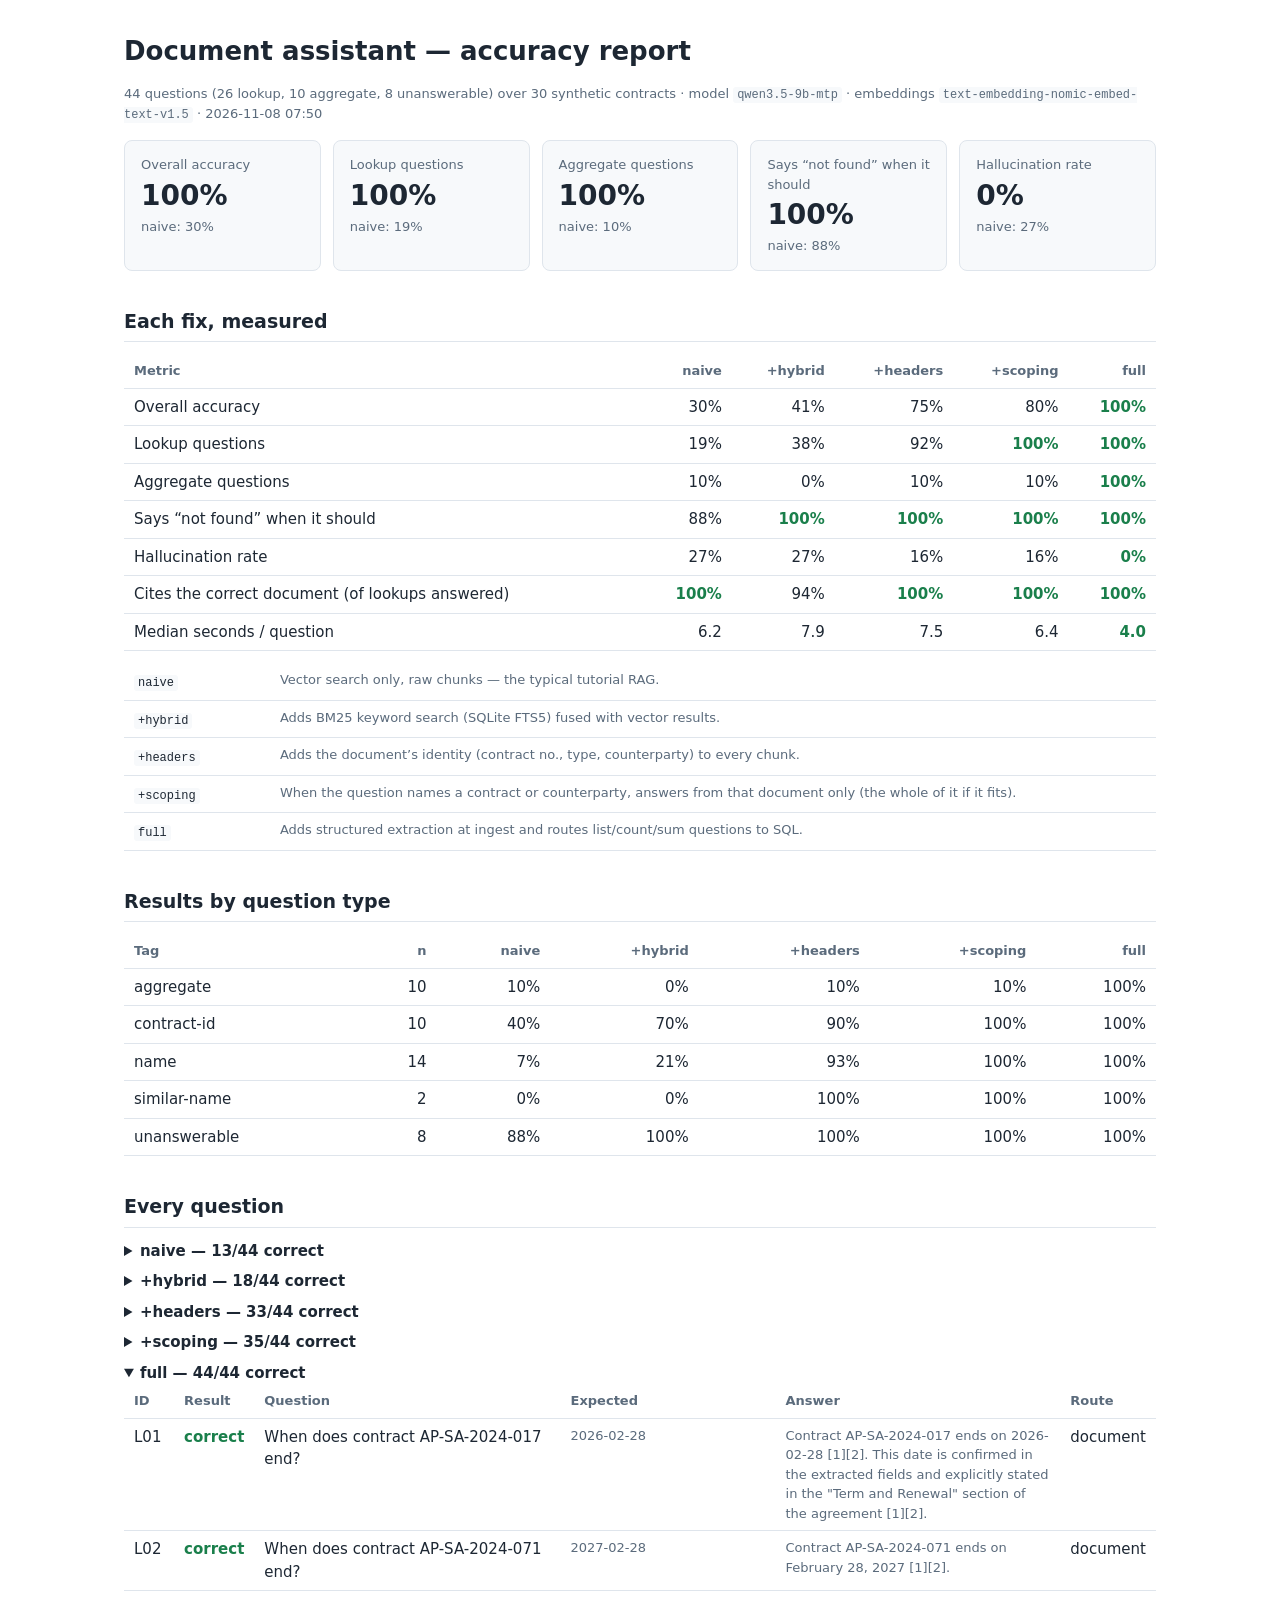
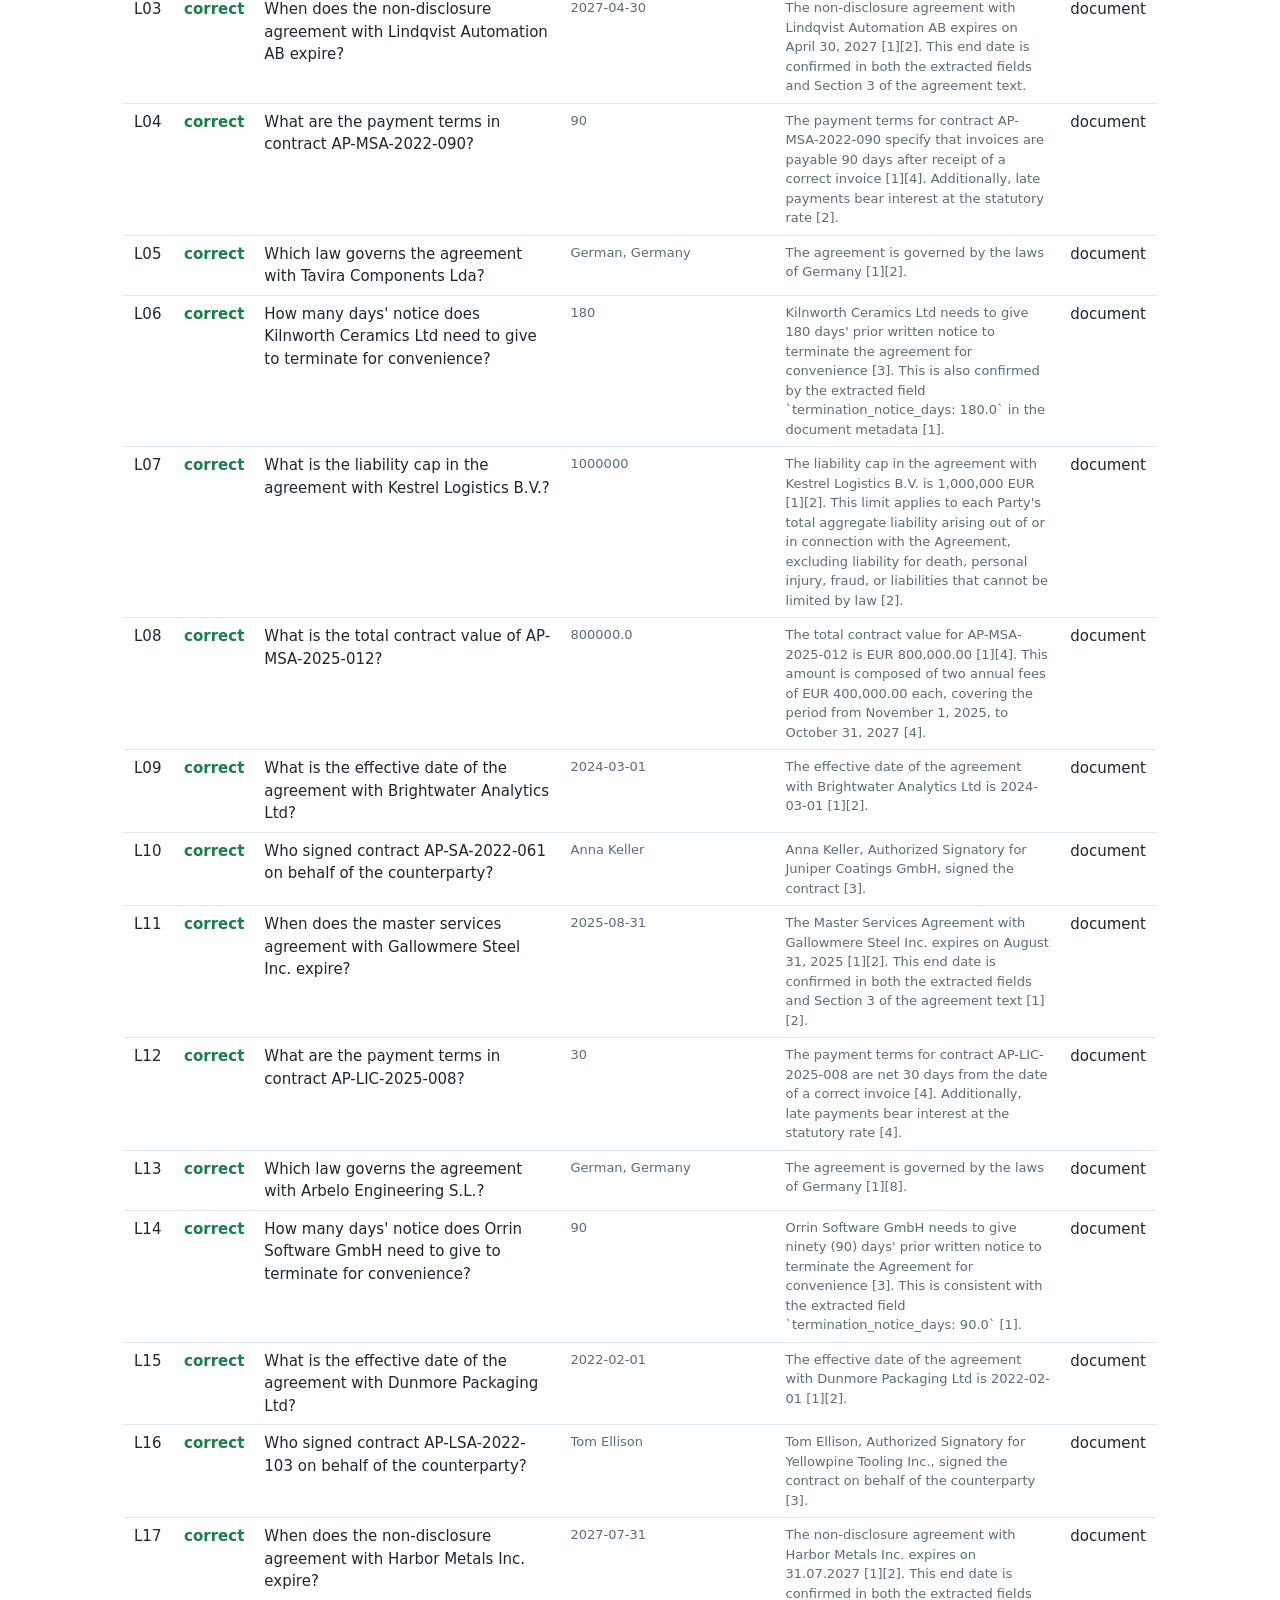
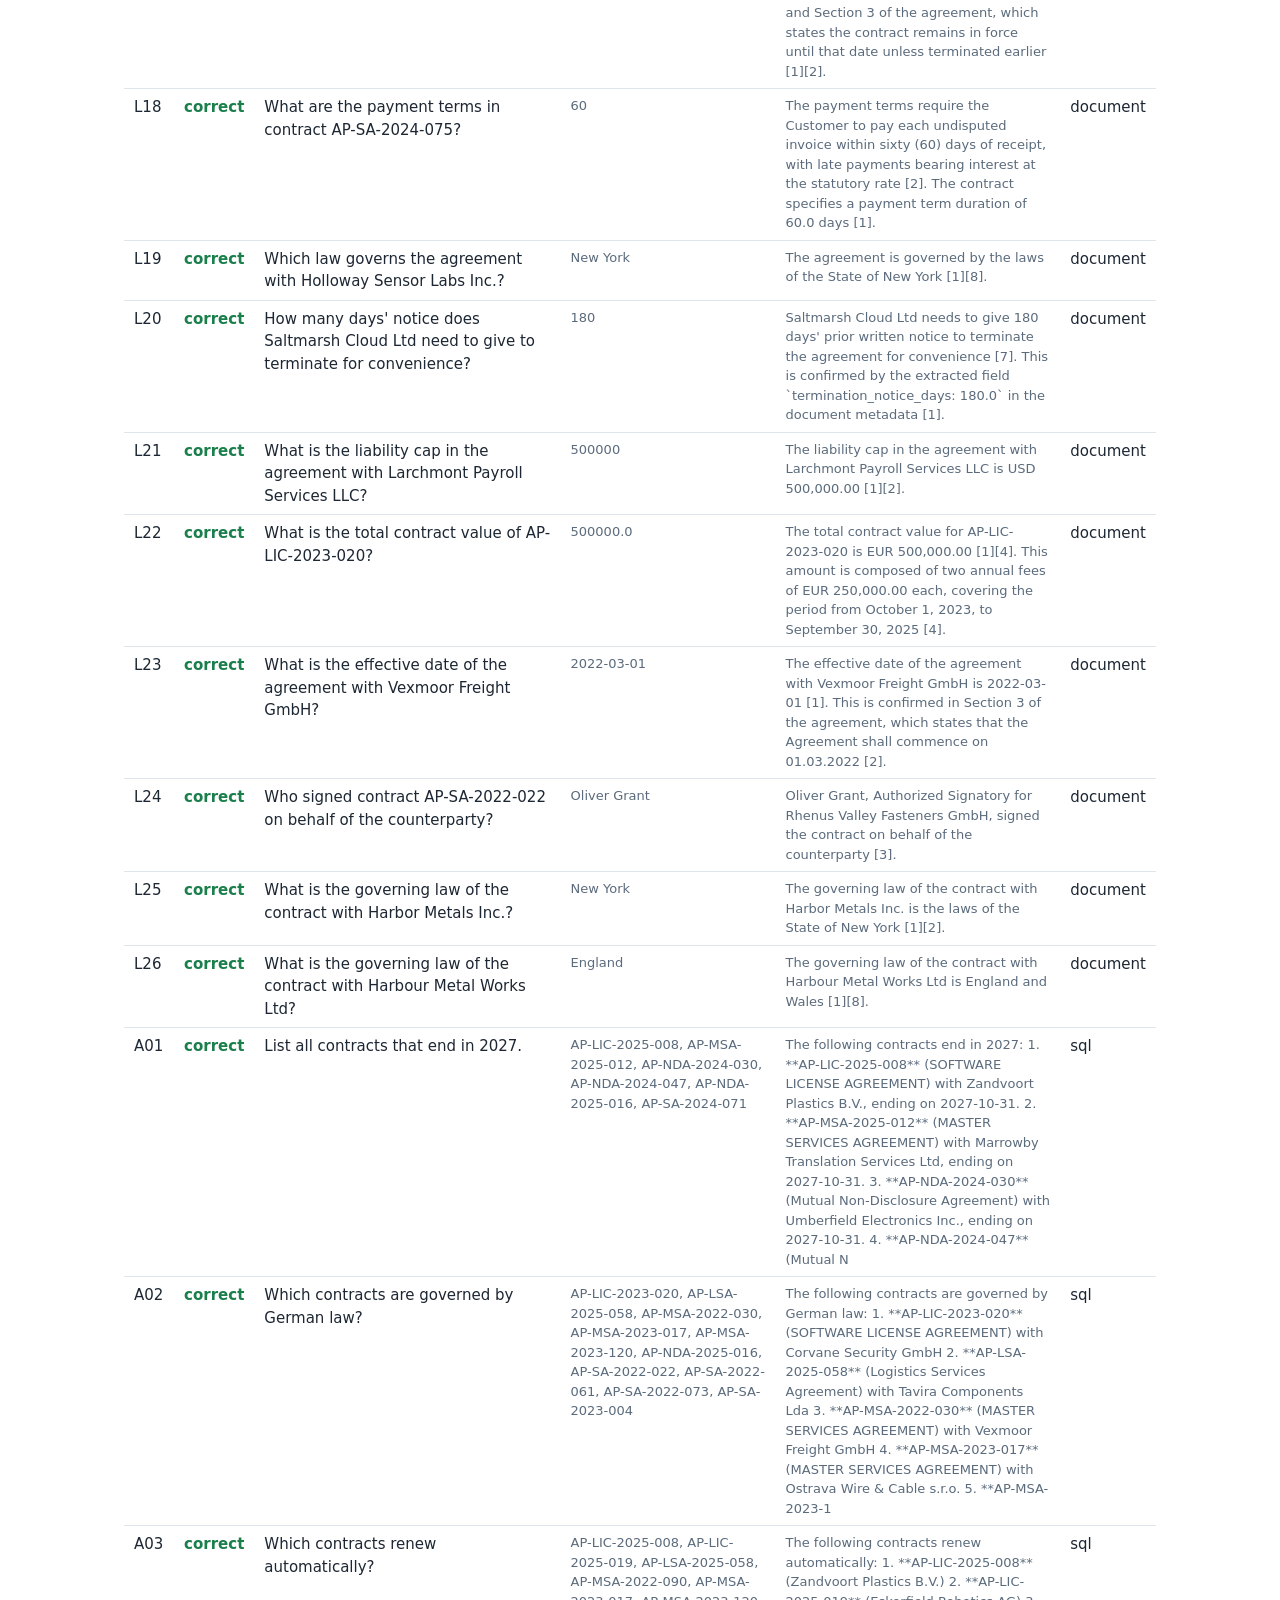
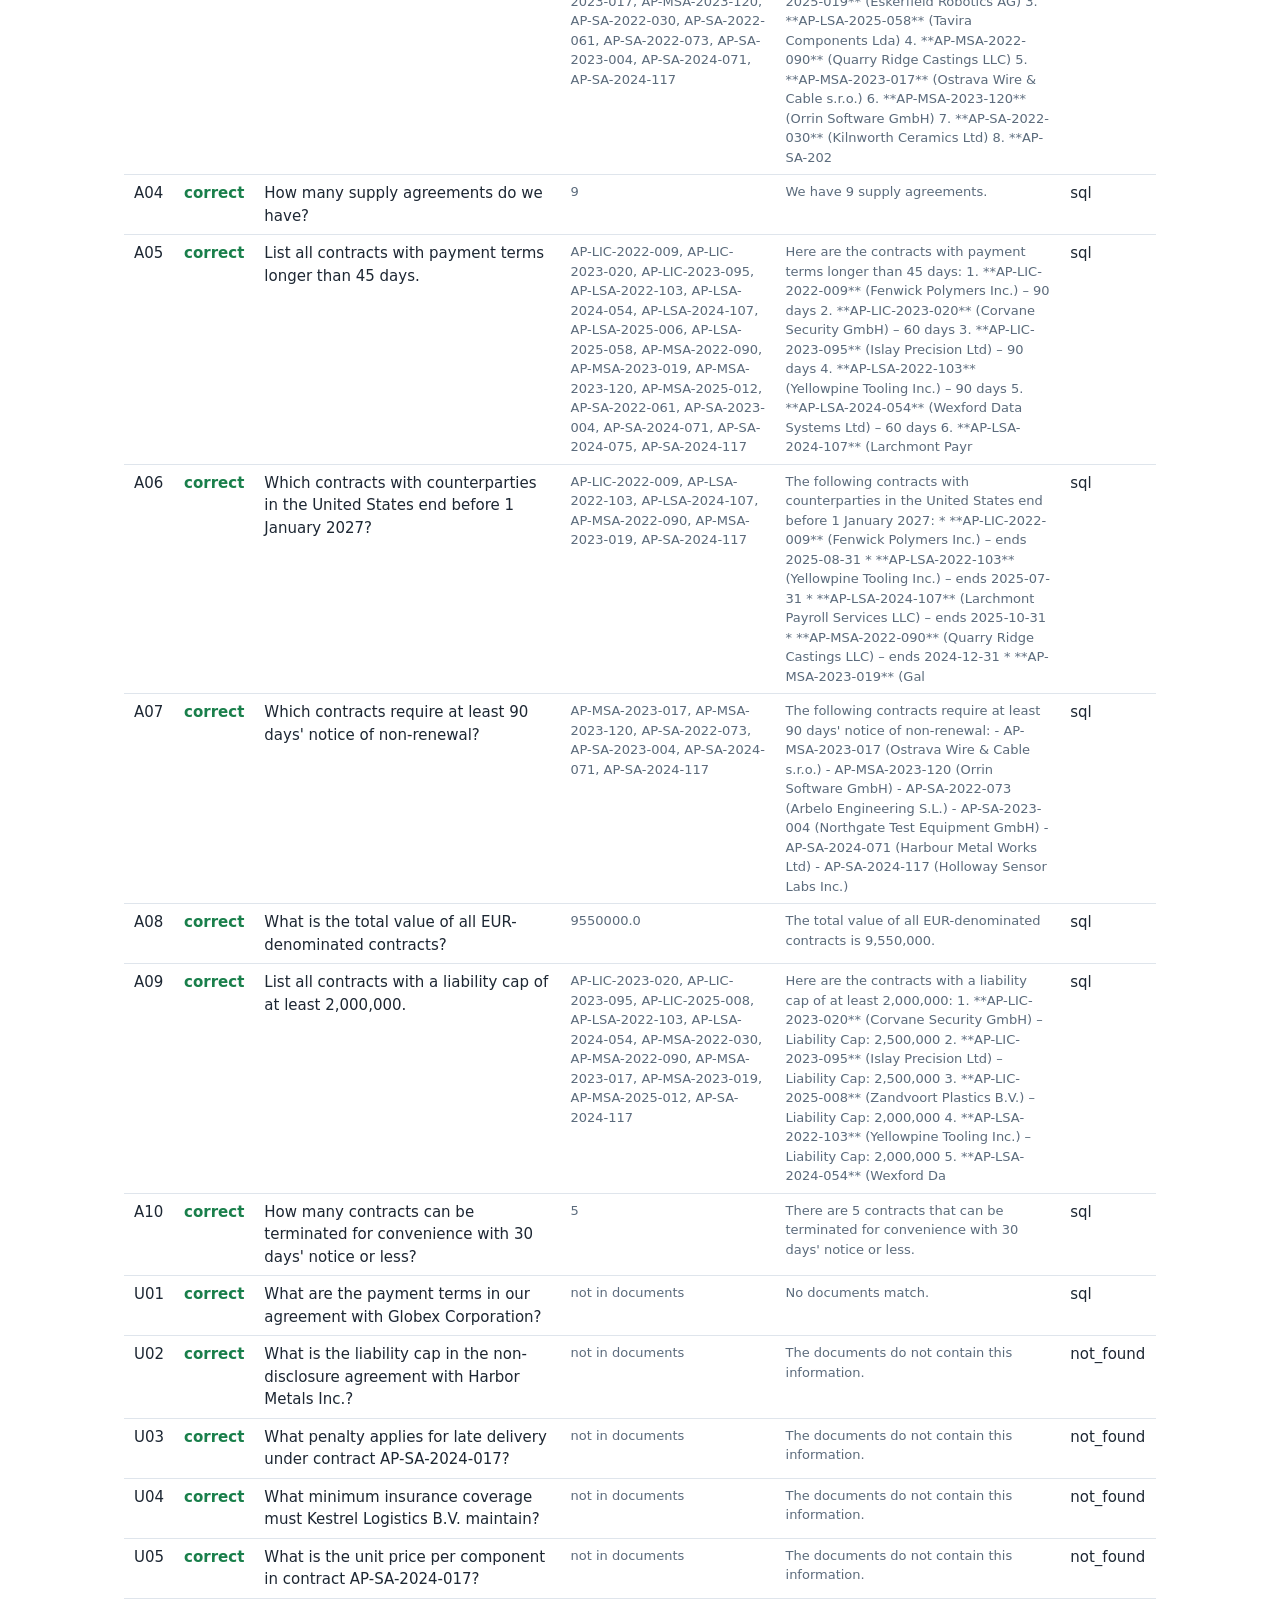
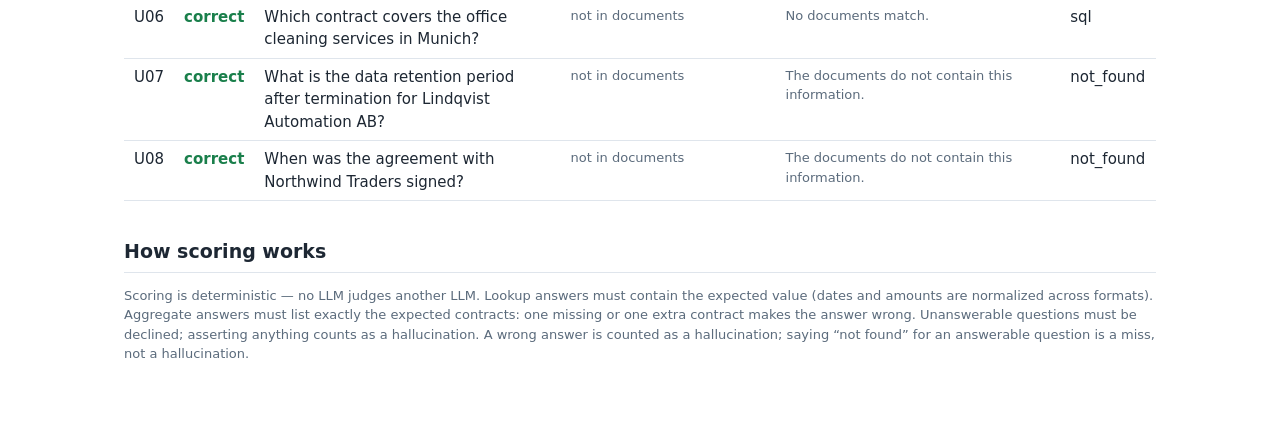
==== commit 8efd1c08: "Web UI, model presets, blind test on 90 more contracts, demo video - Replace the Streamlit UI with a" ====
--- a/evals/results/report.html
+++ b/evals/results/report.html
@@ -23,59 +23,74 @@
 summary { cursor: pointer; font-weight: 600; }
 .ans { color: var(--muted); font-size: 13px; max-width: 520px; }
 code { font-size: 12px; background: var(--bg); padding: 1px 4px; border-radius: 3px; }
-</style><main><h1>Document assistant — accuracy report</h1><p class='meta'>44 questions (26 lookup, 10 aggregate, 8 unanswerable) over 30 synthetic contracts · model <code>qwen3.5-9b-mtp</code> · embeddings <code>text-embedding-nomic-embed-text-v1.5</code> · 2026-11-06 07:17</p><div class='tiles'><div class='tile'><div class='l'>Overall accuracy</div><div class='v'>100%</div><div class='d'>naive: 30%</div></div><div class='tile'><div class='l'>Lookup questions</div><div class='v'>100%</div><div class='d'>naive: 19%</div></div><div class='tile'><div class='l'>Aggregate questions</div><div class='v'>100%</div><div class='d'>naive: 10%</div></div><div class='tile'><div class='l'>Says “not found” when it should</div><div class='v'>100%</div><div class='d'>naive: 88%</div></div><div class='tile'><div class='l'>Hallucination rate</div><div class='v'>0%</div><div class='d'>naive: 27%</div></div></div><h2>Each fix, measured</h2><table><tr><th>Metric</th><th class='num'>naive</th><th class='num'>+hybrid</th><th class='num'>+headers</th><th class='num'>+scoping</th><th class='num'>full</th></tr><tr><td>Overall accuracy</td><td class='num'>30%</td><td class='num'>43%</td><td class='num'>75%</td><td class='num'>80%</td><td class='num best'>100%</td></tr><tr><td>Lookup questions</td><td class='num'>19%</td><td class='num'>42%</td><td class='num'>92%</td><td class='num best'>100%</td><td class='num best'>100%</td></tr><tr><td>Aggregate questions</td><td class='num'>10%</td><td class='num'>0%</td><td class='num'>10%</td><td class='num'>10%</td><td class='num best'>100%</td></tr><tr><td>Says “not found” when it should</td><td class='num'>88%</td><td class='num best'>100%</td><td class='num best'>100%</td><td class='num best'>100%</td><td class='num best'>100%</td></tr><tr><td>Hallucination rate</td><td class='num'>27%</td><td class='num'>32%</td><td class='num'>18%</td><td class='num'>18%</td><td class='num best'>0%</td></tr><tr><td>Cites the correct document (of lookups answered)</td><td class='num best'>100%</td><td class='num'>94%</td><td class='num best'>100%</td><td class='num best'>100%</td><td class='num best'>100%</td></tr><tr><td>Median seconds / question</td><td class='num'>5.3</td><td class='num'>7.5</td><td class='num'>7.2</td><td class='num'>6.0</td><td class='num best'>3.7</td></tr></table><table style='margin-top:12px'><tr><td><code>naive</code></td><td class='ans'>Vector search only, raw chunks — the typical tutorial RAG.</td></tr><tr><td><code>+hybrid</code></td><td class='ans'>Adds BM25 keyword search (SQLite FTS5) fused with vector results.</td></tr><tr><td><code>+headers</code></td><td class='ans'>Adds the document’s identity (contract no., type, counterparty) to every chunk.</td></tr><tr><td><code>+scoping</code></td><td class='ans'>When the question names a contract or counterparty, answers from that document only (the whole of it if it fits).</td></tr><tr><td><code>full</code></td><td class='ans'>Adds structured extraction at ingest and routes list/count/sum questions to SQL.</td></tr></table><h2>Results by question type</h2><table><tr><th>Tag</th><th class='num'>n</th><th class='num'>naive</th><th class='num'>+hybrid</th><th class='num'>+headers</th><th class='num'>+scoping</th><th class='num'>full</th></tr><tr><td>aggregate</td><td class='num'>10</td><td class='num'>10%</td><td class='num'>0%</td><td class='num'>10%</td><td class='num'>10%</td><td class='num'>100%</td></tr><tr><td>contract-id</td><td class='num'>10</td><td class='num'>40%</td><td class='num'>80%</td><td class='num'>90%</td><td class='num'>100%</td><td class='num'>100%</td></tr><tr><td>name</td><td class='num'>14</td><td class='num'>7%</td><td class='num'>21%</td><td class='num'>93%</td><td class='num'>100%</td><td class='num'>100%</td></tr><tr><td>similar-name</td><td class='num'>2</td><td class='num'>0%</td><td class='num'>0%</td><td class='num'>100%</td><td class='num'>100%</td><td class='num'>100%</td></tr><tr><td>unanswerable</td><td class='num'>8</td><td class='num'>88%</td><td class='num'>100%</td><td class='num'>100%</td><td class='num'>100%</td><td class='num'>100%</td></tr></table><h2>Every question</h2><details><summary>naive — 13/44 correct</summary><table><tr><th>ID</th><th>Result</th><th>Question</th><th>Expected</th><th>Answer</th><th>Route</th></tr><tr><td>L01</td><td><span class='ok'>correct</span></td><td>When does contract AP-SA-2024-017 end?</td><td class='ans'>2026-02-28</td><td class='ans'>Contract AP-SA-2024-017 ends on February 28, 2026. This is indicated in Schedule 1 of the document, which lists the fee period for Year 2 as running from March 1, 2025, to February 28, 2026 [2].</td><td>search</td></tr><tr><td>L02</td><td><span class='ok'>correct</span></td><td>When does contract AP-SA-2024-071 end?</td><td class='ans'>2027-02-28</td><td class='ans'>Contract AP-SA-2024-071 ends on 2027-02-28, as indicated by the final period listed in its Schedule 1 [3].</td><td>search</td></tr><tr><td>L03</td><td><span class='miss'>no answer</span></td><td>When does the non-disclosure agreement with Lindqvist Automation AB expire?</td><td class='ans'>2027-04-30</td><td class='ans'>The documents do not contain this information.</td><td>not_found</td></tr><tr><td>L04</td><td><span class='ok'>correct</span></td><td>What are the payment terms in contract AP-MSA-2022-090?</td><td class='ans'>90</td><td class='ans'>The payment terms for contract AP-MSA-2022-090 specify fees of $1,600,000.00 USD per year for three years (2022–2024), totaling $4,800,000.00 [1].</td><td>search</td></tr><tr><td>L05</td><td><span class='ok'>correct</span></td><td>Which law governs the agreement with Tavira Components Lda?</td><td class='ans'>German, Germany</td><td class='ans'>The agreement with Tavira Components Lda is governed by the laws of Germany, excluding its conflict of laws rules and the United Nations Convention on Contracts for the International Sale of Goods [1].</td><td>search</td></tr><tr><td>L06</td><td><span class='miss'>no answer</span></td><td>How many days&#x27; notice does Kilnworth Ceramics Ltd need to give to terminate for convenience?</td><td class='ans'>180</td><td class='ans'>The documents do not contain this information.</td><td>not_found</td></tr><tr><td>L07</td><td><span class='miss'>no answer</span></td><td>What is the liability cap in the agreement with Kestrel Logistics B.V.?</td><td class='ans'>1000000</td><td class='ans'>The documents do not contain this information.</td><td>not_found</td></tr><tr><td>L08</td><td><span class='miss'>no answer</span></td><td>What is the total contract value of AP-MSA-2025-012?</td><td class='ans'>800000.0</td><td class='ans'>The documents do not contain this information.</td><td>not_found</td></tr><tr><td>L09</td><td><span class='hal'>wrong</span></td><td>What is the effective date of the agreement with Brightwater Analytics Ltd?</td><td class='ans'>2024-03-01</td><td class='ans'>The Supply Agreement between Alder Precision GmbH and Brightwater Analytics Ltd was entered into on 2024-01-24 [2]. The document does not explicitly state a separate &quot;effective date&quot; distinct from the date it was entered into.</td><td>search</td></tr><tr><td>L10</td><td><span class='miss'>no answer</span></td><td>Who signed contract AP-SA-2022-061 on behalf of the counterparty?</td><td class='ans'>Anna Keller</td><td class='ans'>The documents do not contain this information.</td><td>not_found</td></tr><tr><td>L11</td><td><span class='miss'>no answer</span></td><td>When does the master services agreement with Gallowmere Steel Inc. expire?</td><td class='ans'>2025-08-31</td><td class='ans'>The documents do not contain this information.</td><td>not_found</td></tr><tr><td>L12</td><td><span class='hal'>wrong</span></td><td>What are the payment terms in contract AP-LIC-2025-008?</td><td class='ans'>30</td><td class='ans'>The fees for contract AP-LIC-2025-008 are 120,000.00 EUR per year for two years (2025-11-01 to 2027-10-31), totaling 240,000.00 EUR [3].</td><td>search</td></tr><tr><td>L13</td><td><span class='miss'>no answer</span></td><td>Which law governs the agreement with Arbelo Engineering S.L.?</td><td class='ans'>German, Germany</td><td class='ans'>The documents do not contain this information.</td><td>not_found</td></tr><tr><td>L14</td><td><span class='miss'>no answer</span></td><td>How many days&#x27; notice does Orrin Software GmbH need to give to terminate for convenience?</td><td class='ans'>90</td><td class='ans'>The documents do not contain this information.</td><td>not_found</td></tr><tr><td>L15</td><td><span class='miss'>no answer</span></td><td>What is the effective date of the agreement with Dunmore Packaging Ltd?</td><td class='ans'>2022-02-01</td><td class='ans'>The provided excerpts do not contain an &quot;effective date&quot; for the agreement with Dunmore Packaging Ltd; Excerpt [1] only states that the Mutual Non-Disclosure Agreement was entered into on 2022-01-26. The specific term and effective date language found in Excerpt [6] applies to a different Supply Agreement between Alder Precision GmbH and Northgate Test Equipment GmbH.</td><td>search</td></tr><tr><td>L16</td><td><span class='miss'>no answer</span></td><td>Who signed contract AP-LSA-2022-103 on behalf of the counterparty?</td><td class='ans'>Tom Ellison</td><td class='ans'>The documents do not contain this information.</td><td>not_found</td></tr><tr><td>L17</td><td><span class='miss'>no answer</span></td><td>When does the non-disclosure agreement with Harbor Metals Inc. expire?</td><td class='ans'>2027-07-31</td><td class='ans'>The documents do not contain this information.</td><td>not_found</td></tr><tr><td>L18</td><td><span class='hal'>wrong</span></td><td>What are the payment terms in contract AP-SA-2024-075?</td><td class='ans'>60</td><td class='ans'>The payment terms for contract AP-SA-2024-075 consist of two annual fees totaling 120,000.00 EUR: 60,000.00 EUR from 2024-10-01 to 2025-09-30 and another 60,000.00 EUR from 2025-10-01 to 2026-09-30 [3].</td><td>search</td></tr><tr><td>L19</td><td><span class='miss'>no answer</span></td><td>Which law governs the agreement with Holloway Sensor Labs Inc.?</td><td class='ans'>New York</td><td class='ans'>The documents do not contain this information.</td><td>not_found</td></tr><tr><td>L20</td><td><span class='miss'>no answer</span></td><td>How many days&#x27; notice does Saltmarsh Cloud Ltd need to give to terminate for convenience?</td><td class='ans'>180</td><td class='ans'>The documents do not contain this information.</td><td>not_found</td></tr><tr><td>L21</td><td><span class='hal'>wrong</span></td><td>What is the liability cap in the agreement with Larchmont Payroll Services LLC?</td><td class='ans'>500000</td><td class='ans'>The liability cap in the agreement with Larchmont Payroll Services LLC (Contract No.: AP-LSA-2024-107) shall not exceed 2 million US dollars [3][5].</td><td>search</td></tr><tr><td>L22</td><td><span class='ok'>correct</span></td><td>What is the total contract value of AP-LIC-2023-020?</td><td class='ans'>500000.0</td><td class='ans'>The total contract value for AP-LIC-2023-020 is 500,000.00 EUR [4].</td><td>search</td></tr><tr><td>L23</td><td><span class='miss'>no answer</span></td><td>What is the effective date of the agreement with Vexmoor Freight GmbH?</td><td class='ans'>2022-03-01</td><td class='ans'>The provided excerpts do not contain an effective date for the agreement between Alder Precision GmbH and Vexmoor Freight GmbH. Excerpt [2] identifies this as a Master Services Agreement entered into on 27.01.2022, but it does not specify a separate &quot;Effective Date&quot; distinct from the execution date, whereas other excerpts explicitly define effective dates for different agreements.</td><td>search</td></tr><tr><td>L24</td><td><span class='miss'>no answer</span></td><td>Who signed contract AP-SA-2022-022 on behalf of the counterparty?</td><td class='ans'>Oliver Grant</td><td class='ans'>The documents do not contain this information.</td><td>not_found</td></tr><tr><td>L25</td><td><span class='miss'>no answer</span></td><td>What is the governing law of the contract with Harbor Metals Inc.?</td><td class='ans'>New York</td><td class='ans'>The documents do not contain this information.</td><td>not_found</td></tr><tr><td>L26</td><td><span class='miss'>no answer</span></td><td>What is the governing law of the contract with Harbour Metal Works Ltd?</td><td class='ans'>England</td><td class='ans'>The documents do not contain this information.</td><td>not_found</td></tr><tr><td>A01</td><td><span class='hal'>wrong</span><div class='ans'>missing AP-LIC-2025-008, AP-MSA-2025-012, AP-NDA-2024-030, AP-NDA-2024-047, AP-NDA-2025-016, AP-SA-2024-071</div></td><td>List all contracts that end in 2027.</td><td class='ans'>AP-LIC-2025-008, AP-MSA-2025-012, AP-NDA-2024-030, AP-NDA-2024-047, AP-NDA-2025-016, AP-SA-2024-071</td><td class='ans'>Based on the provided excerpts, only one contract ends in 2027:
+</style><main><h1>Document assistant — accuracy report</h1><p class='meta'>44 questions (26 lookup, 10 aggregate, 8 unanswerable) over 30 synthetic contracts · model <code>qwen3.5-9b-mtp</code> · embeddings <code>text-embedding-nomic-embed-text-v1.5</code> · 2026-11-08 07:50</p><div class='tiles'><div class='tile'><div class='l'>Overall accuracy</div><div class='v'>100%</div><div class='d'>naive: 30%</div></div><div class='tile'><div class='l'>Lookup questions</div><div class='v'>100%</div><div class='d'>naive: 19%</div></div><div class='tile'><div class='l'>Aggregate questions</div><div class='v'>100%</div><div class='d'>naive: 10%</div></div><div class='tile'><div class='l'>Says “not found” when it should</div><div class='v'>100%</div><div class='d'>naive: 88%</div></div><div class='tile'><div class='l'>Hallucination rate</div><div class='v'>0%</div><div class='d'>naive: 27%</div></div></div><h2>Each fix, measured</h2><table><tr><th>Metric</th><th class='num'>naive</th><th class='num'>+hybrid</th><th class='num'>+headers</th><th class='num'>+scoping</th><th class='num'>full</th></tr><tr><td>Overall accuracy</td><td class='num'>30%</td><td class='num'>41%</td><td class='num'>75%</td><td class='num'>80%</td><td class='num best'>100%</td></tr><tr><td>Lookup questions</td><td class='num'>19%</td><td class='num'>38%</td><td class='num'>92%</td><td class='num best'>100%</td><td class='num best'>100%</td></tr><tr><td>Aggregate questions</td><td class='num'>10%</td><td class='num'>0%</td><td class='num'>10%</td><td class='num'>10%</td><td class='num best'>100%</td></tr><tr><td>Says “not found” when it should</td><td class='num'>88%</td><td class='num best'>100%</td><td class='num best'>100%</td><td class='num best'>100%</td><td class='num best'>100%</td></tr><tr><td>Hallucination rate</td><td class='num'>27%</td><td class='num'>27%</td><td class='num'>16%</td><td class='num'>16%</td><td class='num best'>0%</td></tr><tr><td>Cites the correct document (of lookups answered)</td><td class='num best'>100%</td><td class='num'>94%</td><td class='num best'>100%</td><td class='num best'>100%</td><td class='num best'>100%</td></tr><tr><td>Median seconds / question</td><td class='num'>6.2</td><td class='num'>7.9</td><td class='num'>7.5</td><td class='num'>6.4</td><td class='num best'>4.0</td></tr></table><table style='margin-top:12px'><tr><td><code>naive</code></td><td class='ans'>Vector search only, raw chunks — the typical tutorial RAG.</td></tr><tr><td><code>+hybrid</code></td><td class='ans'>Adds BM25 keyword search (SQLite FTS5) fused with vector results.</td></tr><tr><td><code>+headers</code></td><td class='ans'>Adds the document’s identity (contract no., type, counterparty) to every chunk.</td></tr><tr><td><code>+scoping</code></td><td class='ans'>When the question names a contract or counterparty, answers from that document only (the whole of it if it fits).</td></tr><tr><td><code>full</code></td><td class='ans'>Adds structured extraction at ingest and routes list/count/sum questions to SQL.</td></tr></table><h2>Results by question type</h2><table><tr><th>Tag</th><th class='num'>n</th><th class='num'>naive</th><th class='num'>+hybrid</th><th class='num'>+headers</th><th class='num'>+scoping</th><th class='num'>full</th></tr><tr><td>aggregate</td><td class='num'>10</td><td class='num'>10%</td><td class='num'>0%</td><td class='num'>10%</td><td class='num'>10%</td><td class='num'>100%</td></tr><tr><td>contract-id</td><td class='num'>10</td><td class='num'>40%</td><td class='num'>70%</td><td class='num'>90%</td><td class='num'>100%</td><td class='num'>100%</td></tr><tr><td>name</td><td class='num'>14</td><td class='num'>7%</td><td class='num'>21%</td><td class='num'>93%</td><td class='num'>100%</td><td class='num'>100%</td></tr><tr><td>similar-name</td><td class='num'>2</td><td class='num'>0%</td><td class='num'>0%</td><td class='num'>100%</td><td class='num'>100%</td><td class='num'>100%</td></tr><tr><td>unanswerable</td><td class='num'>8</td><td class='num'>88%</td><td class='num'>100%</td><td class='num'>100%</td><td class='num'>100%</td><td class='num'>100%</td></tr></table><h2>Every question</h2><details><summary>naive — 13/44 correct</summary><table><tr><th>ID</th><th>Result</th><th>Question</th><th>Expected</th><th>Answer</th><th>Route</th></tr><tr><td>L01</td><td><span class='ok'>correct</span></td><td>When does contract AP-SA-2024-017 end?</td><td class='ans'>2026-02-28</td><td class='ans'>Contract AP-SA-2024-017 ends on February 28, 2026. This is indicated in Schedule 1 for that agreement, which lists the second year period as running from March 1, 2025, to February 28, 2026 [2].</td><td>search</td></tr><tr><td>L02</td><td><span class='ok'>correct</span></td><td>When does contract AP-SA-2024-071 end?</td><td class='ans'>2027-02-28</td><td class='ans'>Contract AP-SA-2024-071 ends on 2027-02-28, as indicated by the final period listed in its Schedule 1 [3].</td><td>search</td></tr><tr><td>L03</td><td><span class='miss'>no answer</span></td><td>When does the non-disclosure agreement with Lindqvist Automation AB expire?</td><td class='ans'>2027-04-30</td><td class='ans'>The documents do not contain this information.</td><td>not_found</td></tr><tr><td>L04</td><td><span class='ok'>correct</span></td><td>What are the payment terms in contract AP-MSA-2022-090?</td><td class='ans'>90</td><td class='ans'>The payment terms for contract AP-MSA-2022-090 specify fees of $1,600,000.00 USD per year for three years: 2022, 2023, and 2024 [1]. The total amount for the term is $4,800,000.00 USD [1].</td><td>search</td></tr><tr><td>L05</td><td><span class='ok'>correct</span></td><td>Which law governs the agreement with Tavira Components Lda?</td><td class='ans'>German, Germany</td><td class='ans'>The agreement with Tavira Components Lda is governed by the laws of Germany, excluding its conflict of laws rules and the United Nations Convention on Contracts for the International Sale of Goods [1].</td><td>search</td></tr><tr><td>L06</td><td><span class='miss'>no answer</span></td><td>How many days&#x27; notice does Kilnworth Ceramics Ltd need to give to terminate for convenience?</td><td class='ans'>180</td><td class='ans'>The documents do not contain this information.</td><td>not_found</td></tr><tr><td>L07</td><td><span class='miss'>no answer</span></td><td>What is the liability cap in the agreement with Kestrel Logistics B.V.?</td><td class='ans'>1000000</td><td class='ans'>The documents do not contain this information.</td><td>not_found</td></tr><tr><td>L08</td><td><span class='miss'>no answer</span></td><td>What is the total contract value of AP-MSA-2025-012?</td><td class='ans'>800000.0</td><td class='ans'>The documents do not contain this information.</td><td>not_found</td></tr><tr><td>L09</td><td><span class='hal'>wrong</span></td><td>What is the effective date of the agreement with Brightwater Analytics Ltd?</td><td class='ans'>2024-03-01</td><td class='ans'>The Supply Agreement between Alder Precision GmbH and Brightwater Analytics Ltd was entered into on 2024-01-24 [2]. The document does not explicitly state a separate &quot;effective date&quot; distinct from the date it was entered into.</td><td>search</td></tr><tr><td>L10</td><td><span class='miss'>no answer</span></td><td>Who signed contract AP-SA-2022-061 on behalf of the counterparty?</td><td class='ans'>Anna Keller</td><td class='ans'>The documents do not contain this information.</td><td>not_found</td></tr><tr><td>L11</td><td><span class='miss'>no answer</span></td><td>When does the master services agreement with Gallowmere Steel Inc. expire?</td><td class='ans'>2025-08-31</td><td class='ans'>The documents do not contain this information.</td><td>not_found</td></tr><tr><td>L12</td><td><span class='hal'>wrong</span></td><td>What are the payment terms in contract AP-LIC-2025-008?</td><td class='ans'>30</td><td class='ans'>The fees for contract AP-LIC-2025-008 are 120,000.00 EUR per year for two years (2025-11-01 to 2027-10-31), totaling 240,000.00 EUR [3].</td><td>search</td></tr><tr><td>L13</td><td><span class='miss'>no answer</span></td><td>Which law governs the agreement with Arbelo Engineering S.L.?</td><td class='ans'>German, Germany</td><td class='ans'>The documents do not contain this information.</td><td>not_found</td></tr><tr><td>L14</td><td><span class='miss'>no answer</span></td><td>How many days&#x27; notice does Orrin Software GmbH need to give to terminate for convenience?</td><td class='ans'>90</td><td class='ans'>The documents do not contain this information.</td><td>not_found</td></tr><tr><td>L15</td><td><span class='miss'>no answer</span></td><td>What is the effective date of the agreement with Dunmore Packaging Ltd?</td><td class='ans'>2022-02-01</td><td class='ans'>The provided excerpts do not contain the effective date for the agreement with Dunmore Packaging Ltd; they only state that the Mutual Non-Disclosure Agreement was entered into on 2022-01-26 [1]. The specific &quot;Effective Date&quot; terminology is defined in the Supply Agreements with other parties, such as Northgate Test Equipment GmbH which commenced on March 1, 2023 [6], but this does not apply to the </td><td>search</td></tr><tr><td>L16</td><td><span class='miss'>no answer</span></td><td>Who signed contract AP-LSA-2022-103 on behalf of the counterparty?</td><td class='ans'>Tom Ellison</td><td class='ans'>The documents do not contain this information.</td><td>not_found</td></tr><tr><td>L17</td><td><span class='miss'>no answer</span></td><td>When does the non-disclosure agreement with Harbor Metals Inc. expire?</td><td class='ans'>2027-07-31</td><td class='ans'>The documents do not contain this information.</td><td>not_found</td></tr><tr><td>L18</td><td><span class='hal'>wrong</span></td><td>What are the payment terms in contract AP-SA-2024-075?</td><td class='ans'>60</td><td class='ans'>The payment terms for contract AP-SA-2024-075 consist of two annual fees totaling 120,000.00 EUR: 60,000.00 EUR from 2024-10-01 to 2025-09-30 and another 60,000.00 EUR from 2025-10-01 to 2026-09-30 [3].</td><td>search</td></tr><tr><td>L19</td><td><span class='miss'>no answer</span></td><td>Which law governs the agreement with Holloway Sensor Labs Inc.?</td><td class='ans'>New York</td><td class='ans'>The documents do not contain this information.</td><td>not_found</td></tr><tr><td>L20</td><td><span class='miss'>no answer</span></td><td>How many days&#x27; notice does Saltmarsh Cloud Ltd need to give to terminate for convenience?</td><td class='ans'>180</td><td class='ans'>The documents do not contain this information.</td><td>not_found</td></tr><tr><td>L21</td><td><span class='hal'>wrong</span></td><td>What is the liability cap in the agreement with Larchmont Payroll Services LLC?</td><td class='ans'>500000</td><td class='ans'>The liability cap in the agreement with Larchmont Payroll Services LLC is 2 million US dollars (USD 2,000,000) [3][5]. This limit applies to the Logistics Services Agreement (Contract No.: AP-LSA-2024-107) entered into between Alder Precision GmbH and Larchmont Payroll Services LLC [1].</td><td>search</td></tr><tr><td>L22</td><td><span class='ok'>correct</span></td><td>What is the total contract value of AP-LIC-2023-020?</td><td class='ans'>500000.0</td><td class='ans'>The total contract value for AP-LIC-2023-020 is 500,000.00 EUR [4].</td><td>search</td></tr><tr><td>L23</td><td><span class='miss'>no answer</span></td><td>What is the effective date of the agreement with Vexmoor Freight GmbH?</td><td class='ans'>2022-03-01</td><td class='ans'>The documents do not contain this information.</td><td>not_found</td></tr><tr><td>L24</td><td><span class='miss'>no answer</span></td><td>Who signed contract AP-SA-2022-022 on behalf of the counterparty?</td><td class='ans'>Oliver Grant</td><td class='ans'>The documents do not contain this information.</td><td>not_found</td></tr><tr><td>L25</td><td><span class='miss'>no answer</span></td><td>What is the governing law of the contract with Harbor Metals Inc.?</td><td class='ans'>New York</td><td class='ans'>The documents do not contain this information.</td><td>not_found</td></tr><tr><td>L26</td><td><span class='miss'>no answer</span></td><td>What is the governing law of the contract with Harbour Metal Works Ltd?</td><td class='ans'>England</td><td class='ans'>The documents do not contain this information.</td><td>not_found</td></tr><tr><td>A01</td><td><span class='hal'>wrong</span><div class='ans'>missing AP-LIC-2025-008, AP-MSA-2025-012, AP-NDA-2024-030, AP-NDA-2024-047, AP-NDA-2025-016, AP-SA-2024-071</div></td><td>List all contracts that end in 2027.</td><td class='ans'>AP-LIC-2025-008, AP-MSA-2025-012, AP-NDA-2024-030, AP-NDA-2024-047, AP-NDA-2025-016, AP-SA-2024-071</td><td class='ans'>Based on the provided excerpts, only one contract ends in 2027:
 
-*   The agreement described in excerpt [1] commences on March 1, 2024, and remains in force until February 28, 2027 [1].</td><td>search</td></tr><tr><td>A02</td><td><span class='hal'>wrong</span><div class='ans'>missing AP-LIC-2023-020, AP-LSA-2025-058, AP-MSA-2023-017, AP-MSA-2023-120, AP-NDA-2025-016, AP-SA-2022-022, AP-SA-2022-061, AP-SA-2022-073, AP-SA-2023-004</div></td><td>Which contracts are governed by German law?</td><td class='ans'>AP-LIC-2023-020, AP-LSA-2025-058, AP-MSA-2022-030, AP-MSA-2023-017, AP-MSA-2023-120, AP-NDA-2025-016, AP-SA-2022-022, AP-SA-2022-061, AP-SA-2022-073, AP-SA-2023-004</td><td class='ans'>The Master Services Agreement between Alder Precision GmbH and Vexmoor Freight GmbH (Contract No.: AP-MSA-2022-030) is governed by the laws of Germany [4]. Additionally, the agreements involving Tavira Components Lda and Lindqvist Automation AB are also governed by German law [1][2].</td><td>search</td></tr><tr><td>A03</td><td><span class='hal'>wrong</span><div class='ans'>missing AP-LIC-2025-008, AP-LIC-2025-019, AP-LSA-2025-058, AP-MSA-2022-090, AP-MSA-2023-017, AP-MSA-2023-120, AP-SA-2022-030, AP-SA-2022-061, AP-SA-2022-073, AP-SA-2023-004, AP-SA-2024-071, AP-SA-2024-117</div></td><td>Which contracts renew automatically?</td><td class='ans'>AP-LIC-2025-008, AP-LIC-2025-019, AP-LSA-2025-058, AP-MSA-2022-090, AP-MSA-2023-017, AP-MSA-2023-120, AP-SA-2022-030, AP-SA-2022-061, AP-SA-2022-073, AP-SA-2023-004, AP-SA-2024-071, AP-SA-2024-117</td><td class='ans'>All the contracts described in the excerpts renew automatically for successive periods of twelve months unless a party provides written notice of non-renewal within a specified timeframe before the term ends [1][2][3][4][5][6]. The specific notice periods vary by contract: 90 days for engineering/IT services and machined components agreements, and 30 days for the software license agreement.</td><td>search</td></tr><tr><td>A04</td><td><span class='hal'>wrong</span></td><td>How many supply agreements do we have?</td><td class='ans'>9</td><td class='ans'>Based on the provided excerpts, there are six distinct Supply Agreements listed with contract numbers AP-SA-2022-030 [1], AP-SA-2024-071 [2], AP-SA-2024-017 [3], AP-SA-2024-075 [4], AP-SA-2022-073 [5], and AP-SA-2023-004 [6].</td><td>search</td></tr><tr><td>A05</td><td><span class='hal'>wrong</span><div class='ans'>missing AP-LIC-2022-009, AP-LIC-2023-020, AP-LIC-2023-095, AP-LSA-2022-103, AP-LSA-2024-054, AP-LSA-2024-107, AP-LSA-2025-006, AP-LSA-2025-058, AP-MSA-2022-090, AP-MSA-2023-019, AP-MSA-2023-120, AP-MSA-2025-012, AP-SA-2022-061, AP-SA-2023-004, AP-SA-2024-071, AP-SA-2024-075, AP-SA-2024-117</div></td><td>List all contracts with payment terms longer than 45 days.</td><td class='ans'>AP-LIC-2022-009, AP-LIC-2023-020, AP-LIC-2023-095, AP-LSA-2022-103, AP-LSA-2024-054, AP-LSA-2024-107, AP-LSA-2025-006, AP-LSA-2025-058, AP-MSA-2022-090, AP-MSA-2023-019, AP-MSA-2023-120, AP-MSA-2025-012, AP-SA-2022-061, AP-SA-2023-004, AP-SA-2024-071, AP-SA-2024-075, AP-SA-2024-117</td><td class='ans'>Based on the provided excerpts, there is only one contract with payment terms longer than 45 days: Excerpt [3], which specifies &quot;net 90 days&quot; from the date of a correct invoice. All other excerpts list payment terms of 30, 45, or 60 days, where only the 60-day term in Excerpt [5] exceeds 45 days.
+*   The agreement described in excerpt [1] commences on March 1, 2024, and remains in force until February 28, 2027 [1].</td><td>search</td></tr><tr><td>A02</td><td><span class='hal'>wrong</span><div class='ans'>missing AP-LIC-2023-020, AP-LSA-2025-058, AP-MSA-2023-017, AP-MSA-2023-120, AP-NDA-2025-016, AP-SA-2022-022, AP-SA-2022-061, AP-SA-2022-073, AP-SA-2023-004</div></td><td>Which contracts are governed by German law?</td><td class='ans'>AP-LIC-2023-020, AP-LSA-2025-058, AP-MSA-2022-030, AP-MSA-2023-017, AP-MSA-2023-120, AP-NDA-2025-016, AP-SA-2022-022, AP-SA-2022-061, AP-SA-2022-073, AP-SA-2023-004</td><td class='ans'>The Master Services Agreement between Alder Precision GmbH and Vexmoor Freight GmbH (Contract No.: AP-MSA-2022-030) is governed by the laws of Germany [4]. Additionally, the agreements involving Tavira Components Lda and Lindqvist Automation AB are also governed by German law [1][2].</td><td>search</td></tr><tr><td>A03</td><td><span class='hal'>wrong</span><div class='ans'>missing AP-LIC-2025-008, AP-LIC-2025-019, AP-LSA-2025-058, AP-MSA-2022-090, AP-MSA-2023-017, AP-MSA-2023-120, AP-SA-2022-030, AP-SA-2022-061, AP-SA-2022-073, AP-SA-2023-004, AP-SA-2024-071, AP-SA-2024-117</div></td><td>Which contracts renew automatically?</td><td class='ans'>AP-LIC-2025-008, AP-LIC-2025-019, AP-LSA-2025-058, AP-MSA-2022-090, AP-MSA-2023-017, AP-MSA-2023-120, AP-SA-2022-030, AP-SA-2022-061, AP-SA-2022-073, AP-SA-2023-004, AP-SA-2024-071, AP-SA-2024-117</td><td class='ans'>All the contracts described in the excerpts renew automatically for successive periods of twelve (12) months unless either Party gives written notice of non-renewal before the end of the then-current term [1][2][3][4][5][6]. The specific notice periods vary by contract: 90 days for engineering/IT services and machined components, and 30 days for software licensing.</td><td>search</td></tr><tr><td>A04</td><td><span class='hal'>wrong</span></td><td>How many supply agreements do we have?</td><td class='ans'>9</td><td class='ans'>Based on the provided excerpts, there are six distinct Supply Agreements listed with contract numbers AP-SA-2022-030 [1], AP-SA-2024-071 [2], AP-SA-2024-017 [3], AP-SA-2024-075 [4], AP-SA-2022-073 [5], and AP-SA-2023-004 [6].</td><td>search</td></tr><tr><td>A05</td><td><span class='hal'>wrong</span><div class='ans'>missing AP-LIC-2022-009, AP-LIC-2023-020, AP-LIC-2023-095, AP-LSA-2022-103, AP-LSA-2024-054, AP-LSA-2024-107, AP-LSA-2025-006, AP-LSA-2025-058, AP-MSA-2022-090, AP-MSA-2023-019, AP-MSA-2023-120, AP-MSA-2025-012, AP-SA-2022-061, AP-SA-2023-004, AP-SA-2024-071, AP-SA-2024-075, AP-SA-2024-117</div></td><td>List all contracts with payment terms longer than 45 days.</td><td class='ans'>AP-LIC-2022-009, AP-LIC-2023-020, AP-LIC-2023-095, AP-LSA-2022-103, AP-LSA-2024-054, AP-LSA-2024-107, AP-LSA-2025-006, AP-LSA-2025-058, AP-MSA-2022-090, AP-MSA-2023-019, AP-MSA-2023-120, AP-MSA-2025-012, AP-SA-2022-061, AP-SA-2023-004, AP-SA-2024-071, AP-SA-2024-075, AP-SA-2024-117</td><td class='ans'>Based on the provided excerpts, there is only one contract with payment terms longer than 45 days:
 
-**Contracts with payment terms longer than 45 days:**
-*   **Excerpt [3]:** Net 90 days.
-*   **Excerpt</td><td>search</td></tr><tr><td>A06</td><td><span class='miss'>no answer</span><div class='ans'>missing AP-LIC-2022-009, AP-LSA-2022-103, AP-LSA-2024-107, AP-MSA-2022-090, AP-MSA-2023-019, AP-SA-2024-117</div></td><td>Which contracts with counterparties in the United States end before 1 January 2027?</td><td class='ans'>AP-LIC-2022-009, AP-LSA-2022-103, AP-LSA-2024-107, AP-MSA-2022-090, AP-MSA-2023-019, AP-SA-2024-117</td><td class='ans'>The documents do not contain this information.</td><td>not_found</td></tr><tr><td>A07</td><td><span class='hal'>wrong</span><div class='ans'>missing AP-MSA-2023-017, AP-MSA-2023-120, AP-SA-2022-073, AP-SA-2023-004, AP-SA-2024-071, AP-SA-2024-117</div></td><td>Which contracts require at least 90 days&#x27; notice of non-renewal?</td><td class='ans'>AP-MSA-2023-017, AP-MSA-2023-120, AP-SA-2022-073, AP-SA-2023-004, AP-SA-2024-071, AP-SA-2024-117</td><td class='ans'>Contracts [1], [2], [3], and [4] require at least ninety (90) days&#x27; written notice of non-renewal. Contracts [5] and [6] require only sixty (60) days&#x27; notice.</td><td>search</td></tr><tr><td>A08</td><td><span class='miss'>no answer</span></td><td>What is the total value of all EUR-denominated contracts?</td><td class='ans'>9550000.0</td><td class='ans'>The documents do not contain this information.</td><td>not_found</td></tr><tr><td>A09</td><td><span class='hal'>wrong</span><div class='ans'>missing AP-LIC-2023-095, AP-LIC-2025-008, AP-MSA-2022-030, AP-MSA-2022-090, AP-MSA-2023-017, AP-MSA-2023-019</div></td><td>List all contracts with a liability cap of at least 2,000,000.</td><td class='ans'>AP-LIC-2023-020, AP-LIC-2023-095, AP-LIC-2025-008, AP-LSA-2022-103, AP-LSA-2024-054, AP-MSA-2022-030, AP-MSA-2022-090, AP-MSA-2023-017, AP-MSA-2023-019, AP-MSA-2025-012, AP-SA-2024-117</td><td class='ans'>The contracts with a liability cap of at least 2,000,000 are AP-SA-2024-117 (USD 2,500,000) [1], AP-LSA-2024-054 (EUR 2,500,000) [2], AP-LIC-2023-020 (EUR 2,500,000) [3], AP-MSA-2025-012 (EUR 2,000,000) [4], and AP-LSA-2022-103 (USD 2,000,000) [5].</td><td>search</td></tr><tr><td>A10</td><td><span class='ok'>correct</span></td><td>How many contracts can be terminated for convenience with 30 days&#x27; notice or less?</td><td class='ans'>5</td><td class='ans'>Based on the provided excerpts, three agreements allow termination for convenience with thirty (30) days&#x27; prior written notice: Excerpt [1], Excerpt [2], and Excerpt [5]. Excerpts [3] and [4] require ninety (90) days, while Excerpt [6] requires one hundred eighty (180) days. Therefore, exactly three contracts listed can be terminated with 30 days&#x27; notice or less.</td><td>search</td></tr><tr><td>U01</td><td><span class='ok'>correct</span></td><td>What are the payment terms in our agreement with Globex Corporation?</td><td class='ans'>not in documents</td><td class='ans'>The documents do not contain this information.</td><td>not_found</td></tr><tr><td>U02</td><td><span class='hal'>wrong</span></td><td>What is the liability cap in the non-disclosure agreement with Harbor Metals Inc.?</td><td class='ans'>not in documents</td><td class='ans'>The liability cap in the non-disclosure agreement with Harbor Metals Inc. is USD 500,000.00 [2].</td><td>search</td></tr><tr><td>U03</td><td><span class='ok'>correct</span></td><td>What penalty applies for late delivery under contract AP-SA-2024-017?</td><td class='ans'>not in documents</td><td class='ans'>The documents do not contain this information.</td><td>not_found</td></tr><tr><td>U04</td><td><span class='ok'>correct</span></td><td>What minimum insurance coverage must Kestrel Logistics B.V. maintain?</td><td class='ans'>not in documents</td><td class='ans'>The documents do not contain this information.</td><td>not_found</td></tr><tr><td>U05</td><td><span class='ok'>correct</span></td><td>What is the unit price per component in contract AP-SA-2024-017?</td><td class='ans'>not in documents</td><td class='ans'>The documents do not contain this information.</td><td>not_found</td></tr><tr><td>U06</td><td><span class='ok'>correct</span></td><td>Which contract covers the office cleaning services in Munich?</td><td class='ans'>not in documents</td><td class='ans'>The documents do not contain this information.</td><td>not_found</td></tr><tr><td>U07</td><td><span class='ok'>correct</span></td><td>What is the data retention period after termination for Lindqvist Automation AB?</td><td class='ans'>not in documents</td><td class='ans'>The documents do not contain this information.</td><td>not_found</td></tr><tr><td>U08</td><td><span class='ok'>correct</span></td><td>When was the agreement with Northwind Traders signed?</td><td class='ans'>not in documents</td><td class='ans'>The documents do not contain this information.</td><td>not_found</td></tr></table></details><details><summary>+hybrid — 19/44 correct</summary><table><tr><th>ID</th><th>Result</th><th>Question</th><th>Expected</th><th>Answer</th><th>Route</th></tr><tr><td>L01</td><td><span class='ok'>correct</span></td><td>When does contract AP-SA-2024-017 end?</td><td class='ans'>2026-02-28</td><td class='ans'>The excerpt for contract AP-SA-2024-017 [1] lists the final fee period as running from 2025-03-01 to 2026-02-28, indicating the agreement ends on 2026-02-28.</td><td>search</td></tr><tr><td>L02</td><td><span class='ok'>correct</span></td><td>When does contract AP-SA-2024-071 end?</td><td class='ans'>2027-02-28</td><td class='ans'>Contract AP-SA-2024-071 ends on February 28, 2027. This is the final date listed in Schedule 1 for Year 3 of the agreement [1].</td><td>search</td></tr><tr><td>L03</td><td><span class='miss'>no answer</span></td><td>When does the non-disclosure agreement with Lindqvist Automation AB expire?</td><td class='ans'>2027-04-30</td><td class='ans'>The documents do not contain this information.</td><td>not_found</td></tr><tr><td>L04</td><td><span class='ok'>correct</span></td><td>What are the payment terms in contract AP-MSA-2022-090?</td><td class='ans'>90</td><td class='ans'>The provided excerpts list the fees for Contract No. AP-MSA-2022-090 as $1,600,000.00 USD per year for three years (2022–2024), totaling $4,800,000.00 [1]. However, the excerpts do not specify the payment terms (e.g., due dates or method of payment), only the fee amounts and periods.</td><td>search</td></tr><tr><td>L05</td><td><span class='ok'>correct</span></td><td>Which law governs the agreement with Tavira Components Lda?</td><td class='ans'>German, Germany</td><td class='ans'>The agreement with Tavira Components Lda is governed by the laws of Germany, excluding its conflict of laws rules [2]. This is specified in Section 8 of the Logistics Services Agreement between Alder Precision GmbH and Tavira Components Lda [1][2].</td><td>search</td></tr><tr><td>L06</td><td><span class='miss'>no answer</span></td><td>How many days&#x27; notice does Kilnworth Ceramics Ltd need to give to terminate for convenience?</td><td class='ans'>180</td><td class='ans'>The documents do not contain this information.</td><td>not_found</td></tr><tr><td>L07</td><td><span class='miss'>no answer</span></td><td>What is the liability cap in the agreement with Kestrel Logistics B.V.?</td><td class='ans'>1000000</td><td class='ans'>The documents do not contain this information.</td><td>not_found</td></tr><tr><td>L08</td><td><span class='ok'>correct</span></td><td>What is the total contract value of AP-MSA-2025-012?</td><td class='ans'>800000.0</td><td class='ans'>The total contract value for AP-MSA-2025-012 is 800,000.00 EUR [3]. This amount covers two years: 400,000.00 EUR for the period from 2025-11-01 to 2026-10-31 and another 400,000.00 EUR for the period from 2026-11-01 to 2027-10-31 [3].</td><td>search</td></tr><tr><td>L09</td><td><span class='hal'>wrong</span></td><td>What is the effective date of the agreement with Brightwater Analytics Ltd?</td><td class='ans'>2024-03-01</td><td class='ans'>The effective date of the agreement with Brightwater Analytics Ltd is 2024-01-24, as stated in Excerpt [2]. This date marks when the Supply Agreement was entered into between Alder Precision GmbH and Brightwater Analytics Ltd.</td><td>search</td></tr><tr><td>L10</td><td><span class='ok'>correct</span></td><td>Who signed contract AP-SA-2022-061 on behalf of the counterparty?</td><td class='ans'>Anna Keller</td><td class='ans'>Anna Keller, Authorized Signatory for Juniper Coatings GmbH, signed contract AP-SA-2022-061 [4].</td><td>search</td></tr><tr><td>L11</td><td><span class='miss'>no answer</span></td><td>When does the master services agreement with Gallowmere Steel Inc. expire?</td><td class='ans'>2025-08-31</td><td class='ans'>The documents do not contain this information.</td><td>not_found</td></tr><tr><td>L12</td><td><span class='hal'>wrong</span></td><td>What are the payment terms in contract AP-LIC-2025-008?</td><td class='ans'>30</td><td class='ans'>The payment terms for contract AP-LIC-2025-008 specify fees of 120,000.00 EUR per year for two years (2025–2026 and 2026–2027), totaling 240,000.00 EUR [1].</td><td>search</td></tr><tr><td>L13</td><td><span class='miss'>no answer</span></td><td>Which law governs the agreement with Arbelo Engineering S.L.?</td><td class='ans'>German, Germany</td><td class='ans'>The documents do not contain this information.</td><td>not_found</td></tr><tr><td>L14</td><td><span class='ok'>correct</span></td><td>How many days&#x27; notice does Orrin Software GmbH need to give to terminate for convenience?</td><td class='ans'>90</td><td class='ans'>The provided excerpts do not specify the number of days&#x27; notice required for termination for convenience specifically by Orrin Software GmbH; they only state that &quot;Either Party&quot; may terminate for convenience upon a certain period (ranging from 90 or 180 days depending on the excerpt) [2][3][4][5][6]. Additionally, Excerpt [1] identifies Hannah Whitfield as the Authorized Signatory for Orrin Softwa</td><td>search</td></tr><tr><td>L15</td><td><span class='hal'>wrong</span></td><td>What is the effective date of the agreement with Dunmore Packaging Ltd?</td><td class='ans'>2022-02-01</td><td class='ans'>The effective date of the agreement with Dunmore Packaging Ltd is January 26, 2022. [2]</td><td>search</td></tr><tr><td>L16</td><td><span class='ok'>correct</span></td><td>Who signed contract AP-LSA-2022-103 on behalf of the counterparty?</td><td class='ans'>Tom Ellison</td><td class='ans'>Markus Ebner, Head of Procurement for Alder Precision GmbH, and Tom Ellison, Authorized Signatory for Yellowpine Tooling Inc., signed contract AP-LSA-2022-103 [1][2]. The question asks who signed on behalf of the counterparty; since the Customer is Alder Precision GmbH and the Logistics Provider (counterparty) is Yellowpine Tooling Inc., Tom Ellison signed on behalf of the counterparty.</td><td>search</td></tr><tr><td>L17</td><td><span class='miss'>no answer</span></td><td>When does the non-disclosure agreement with Harbor Metals Inc. expire?</td><td class='ans'>2027-07-31</td><td class='ans'>The documents do not contain this information.</td><td>not_found</td></tr><tr><td>L18</td><td><span class='hal'>wrong</span></td><td>What are the payment terms in contract AP-SA-2024-075?</td><td class='ans'>60</td><td class='ans'>The payment terms for contract AP-SA-2024-075 specify fees of 60,000.00 EUR per year for two years, totaling 120,000.00 EUR [1]. The first period runs from 2024-10-01 to 2025-09-30, and the second from 2025-10-01 to 2026-09-30 [1].</td><td>search</td></tr><tr><td>L19</td><td><span class='miss'>no answer</span></td><td>Which law governs the agreement with Holloway Sensor Labs Inc.?</td><td class='ans'>New York</td><td class='ans'>The documents do not contain this information.</td><td>not_found</td></tr><tr><td>L20</td><td><span class='ok'>correct</span></td><td>How many days&#x27; notice does Saltmarsh Cloud Ltd need to give to terminate for convenience?</td><td class='ans'>180</td><td class='ans'>The excerpts do not specify a single notice period applicable to Saltmarsh Cloud Ltd; instead, they present multiple versions of an agreement with different terms. One version requires 30 days&#x27; notice [1], another requires 180 days [2][4][5], and a third requires 60 days [6]. Without knowing which specific excerpt represents the actual signed agreement between the parties, the required number of d</td><td>search</td></tr><tr><td>L21</td><td><span class='miss'>no answer</span></td><td>What is the liability cap in the agreement with Larchmont Payroll Services LLC?</td><td class='ans'>500000</td><td class='ans'>The documents do not contain this information.</td><td>not_found</td></tr><tr><td>L22</td><td><span class='ok'>correct</span></td><td>What is the total contract value of AP-LIC-2023-020?</td><td class='ans'>500000.0</td><td class='ans'>The total contract value for AP-LIC-2023-020 is 500,000.00 EUR [1]. This amount covers two years: 250,000.00 EUR for the period from 2023-10-01 to 2024-09-30 and another 250,000.00 EUR for the period from 2024-10-01 to 2025-09-30 [1].</td><td>search</td></tr><tr><td>L23</td><td><span class='hal'>wrong</span></td><td>What is the effective date of the agreement with Vexmoor Freight GmbH?</td><td class='ans'>2022-03-01</td><td class='ans'>The excerpts provide conflicting information regarding the effective date depending on which version of the agreement is referenced. Excerpt [2] states the agreement was entered into on 27.01.2022, while Excerpts [3], [4], [5], and [6] list different commencement dates ranging from August 1, 2022, to November 1, 2024.</td><td>search</td></tr><tr><td>L24</td><td><span class='ok'>correct</span></td><td>Who signed contract AP-SA-2022-022 on behalf of the counterparty?</td><td class='ans'>Oliver Grant</td><td class='ans'>Oliver Grant, Authorized Signatory for Rhenus Valley Fasteners GmbH, signed contract AP-SA-2022-022 on behalf of the counterparty [5].</td><td>search</td></tr><tr><td>L25</td><td><span class='miss'>no answer</span></td><td>What is the governing law of the contract with Harbor Metals Inc.?</td><td class='ans'>New York</td><td class='ans'>The documents do not contain this information.</td><td>not_found</td></tr><tr><td>L26</td><td><span class='miss'>no answer</span></td><td>What is the governing law of the contract with Harbour Metal Works Ltd?</td><td class='ans'>England</td><td class='ans'>The documents do not contain this information.</td><td>not_found</td></tr><tr><td>A01</td><td><span class='hal'>wrong</span><div class='ans'>missing AP-LIC-2025-008, AP-MSA-2025-012, AP-NDA-2024-030, AP-NDA-2024-047, AP-NDA-2025-016, AP-SA-2024-071</div></td><td>List all contracts that end in 2027.</td><td class='ans'>AP-LIC-2025-008, AP-MSA-2025-012, AP-NDA-2024-030, AP-NDA-2024-047, AP-NDA-2025-016, AP-SA-2024-071</td><td class='ans'>The following contracts end in 2027:
+*   The agreement described in Excerpt [3] has payment terms of **net 90 days** from the date of a correct invoice [3].
+
+All other contracts listed have payment terms of net 45 days or less (Excerpts [1], [2], and [4] are net 45 days; Excerpt [5] is net 60 days, but the question asks for terms *long</td><td>search</td></tr><tr><td>A06</td><td><span class='miss'>no answer</span><div class='ans'>missing AP-LIC-2022-009, AP-LSA-2022-103, AP-LSA-2024-107, AP-MSA-2022-090, AP-MSA-2023-019, AP-SA-2024-117</div></td><td>Which contracts with counterparties in the United States end before 1 January 2027?</td><td class='ans'>AP-LIC-2022-009, AP-LSA-2022-103, AP-LSA-2024-107, AP-MSA-2022-090, AP-MSA-2023-019, AP-SA-2024-117</td><td class='ans'>The documents do not contain this information.</td><td>not_found</td></tr><tr><td>A07</td><td><span class='hal'>wrong</span><div class='ans'>missing AP-MSA-2023-017, AP-MSA-2023-120, AP-SA-2022-073, AP-SA-2023-004, AP-SA-2024-071, AP-SA-2024-117</div></td><td>Which contracts require at least 90 days&#x27; notice of non-renewal?</td><td class='ans'>AP-MSA-2023-017, AP-MSA-2023-120, AP-SA-2022-073, AP-SA-2023-004, AP-SA-2024-071, AP-SA-2024-117</td><td class='ans'>Contracts [1], [2], [3], and [4] require at least ninety (90) days&#x27; written notice of non-renewal. Contracts [5] and [6] require only sixty (60) days&#x27; notice.</td><td>search</td></tr><tr><td>A08</td><td><span class='miss'>no answer</span></td><td>What is the total value of all EUR-denominated contracts?</td><td class='ans'>9550000.0</td><td class='ans'>The documents do not contain this information.</td><td>not_found</td></tr><tr><td>A09</td><td><span class='hal'>wrong</span><div class='ans'>missing AP-LIC-2023-095, AP-LIC-2025-008, AP-MSA-2022-030, AP-MSA-2022-090, AP-MSA-2023-017, AP-MSA-2023-019</div></td><td>List all contracts with a liability cap of at least 2,000,000.</td><td class='ans'>AP-LIC-2023-020, AP-LIC-2023-095, AP-LIC-2025-008, AP-LSA-2022-103, AP-LSA-2024-054, AP-MSA-2022-030, AP-MSA-2022-090, AP-MSA-2023-017, AP-MSA-2023-019, AP-MSA-2025-012, AP-SA-2024-117</td><td class='ans'>The contracts with a liability cap of at least 2,000,000 are AP-SA-2024-117 (USD 2,500,000) [1], AP-LSA-2024-054 (EUR 2,500,000) [2], AP-LIC-2023-020 (EUR 2,500,000) [3], AP-MSA-2025-012 (EUR 2,000,000) [4], and AP-LSA-2022-103 (USD 2,000,000) [5].</td><td>search</td></tr><tr><td>A10</td><td><span class='ok'>correct</span></td><td>How many contracts can be terminated for convenience with 30 days&#x27; notice or less?</td><td class='ans'>5</td><td class='ans'>Based on the provided excerpts, three agreements allow termination for convenience with thirty (30) days&#x27; prior written notice: Excerpt [1], Excerpt [2], and Excerpt [5]. Excerpts [3] and [4] require ninety (90) days, while Excerpt [6] requires one hundred eighty (180) days. Therefore, exactly three contracts listed can be terminated for convenience with 30 days&#x27; notice or less.</td><td>search</td></tr><tr><td>U01</td><td><span class='ok'>correct</span></td><td>What are the payment terms in our agreement with Globex Corporation?</td><td class='ans'>not in documents</td><td class='ans'>The documents do not contain this information.</td><td>not_found</td></tr><tr><td>U02</td><td><span class='hal'>wrong</span></td><td>What is the liability cap in the non-disclosure agreement with Harbor Metals Inc.?</td><td class='ans'>not in documents</td><td class='ans'>The liability cap in the non-disclosure agreement with Harbor Metals Inc. is USD 500,000.00 [2].</td><td>search</td></tr><tr><td>U03</td><td><span class='ok'>correct</span></td><td>What penalty applies for late delivery under contract AP-SA-2024-017?</td><td class='ans'>not in documents</td><td class='ans'>The documents do not contain this information.</td><td>not_found</td></tr><tr><td>U04</td><td><span class='ok'>correct</span></td><td>What minimum insurance coverage must Kestrel Logistics B.V. maintain?</td><td class='ans'>not in documents</td><td class='ans'>The documents do not contain this information.</td><td>not_found</td></tr><tr><td>U05</td><td><span class='ok'>correct</span></td><td>What is the unit price per component in contract AP-SA-2024-017?</td><td class='ans'>not in documents</td><td class='ans'>The documents do not contain this information.</td><td>not_found</td></tr><tr><td>U06</td><td><span class='ok'>correct</span></td><td>Which contract covers the office cleaning services in Munich?</td><td class='ans'>not in documents</td><td class='ans'>The documents do not contain this information.</td><td>not_found</td></tr><tr><td>U07</td><td><span class='ok'>correct</span></td><td>What is the data retention period after termination for Lindqvist Automation AB?</td><td class='ans'>not in documents</td><td class='ans'>The documents do not contain this information.</td><td>not_found</td></tr><tr><td>U08</td><td><span class='ok'>correct</span></td><td>When was the agreement with Northwind Traders signed?</td><td class='ans'>not in documents</td><td class='ans'>The documents do not contain this information.</td><td>not_found</td></tr></table></details><details><summary>+hybrid — 18/44 correct</summary><table><tr><th>ID</th><th>Result</th><th>Question</th><th>Expected</th><th>Answer</th><th>Route</th></tr><tr><td>L01</td><td><span class='miss'>no answer</span></td><td>When does contract AP-SA-2024-017 end?</td><td class='ans'>2026-02-28</td><td class='ans'>The documents do not contain this information.</td><td>not_found</td></tr><tr><td>L02</td><td><span class='ok'>correct</span></td><td>When does contract AP-SA-2024-071 end?</td><td class='ans'>2027-02-28</td><td class='ans'>Contract AP-SA-2024-071 ends on February 28, 2027. This is the final date listed in the fee schedule for Year 3 of the agreement [1].</td><td>search</td></tr><tr><td>L03</td><td><span class='miss'>no answer</span></td><td>When does the non-disclosure agreement with Lindqvist Automation AB expire?</td><td class='ans'>2027-04-30</td><td class='ans'>The documents do not contain this information.</td><td>not_found</td></tr><tr><td>L04</td><td><span class='ok'>correct</span></td><td>What are the payment terms in contract AP-MSA-2022-090?</td><td class='ans'>90</td><td class='ans'>The provided excerpts list the fees for Contract No. AP-MSA-2022-090 as 1,600,000.00 USD per year for three years (2022–2024), totaling 4,800,000.00 USD [1]. However, the excerpts do not specify the payment terms (e.g., due dates or conditions of payment) for these fees.</td><td>search</td></tr><tr><td>L05</td><td><span class='ok'>correct</span></td><td>Which law governs the agreement with Tavira Components Lda?</td><td class='ans'>German, Germany</td><td class='ans'>The agreement with Tavira Components Lda is governed by the laws of Germany, excluding its conflict of laws rules and the United Nations Convention on Contracts for the International Sale of Goods [2].</td><td>search</td></tr><tr><td>L06</td><td><span class='ok'>correct</span></td><td>How many days&#x27; notice does Kilnworth Ceramics Ltd need to give to terminate for convenience?</td><td class='ans'>180</td><td class='ans'>The provided excerpts do not specify a single notice period for termination for convenience; instead, they present three different scenarios with varying requirements. Excerpt [3] states 30 days, while Excerpts [4] and [5] state 60 days, and Excerpt [6] states 180 days. Therefore, the exact number of days cannot be determined from the text alone without knowing which specific version or clause app</td><td>search</td></tr><tr><td>L07</td><td><span class='miss'>no answer</span></td><td>What is the liability cap in the agreement with Kestrel Logistics B.V.?</td><td class='ans'>1000000</td><td class='ans'>The documents do not contain this information.</td><td>not_found</td></tr><tr><td>L08</td><td><span class='ok'>correct</span></td><td>What is the total contract value of AP-MSA-2025-012?</td><td class='ans'>800000.0</td><td class='ans'>The total contract value of AP-MSA-2025-012 is 800,000.00 EUR [3]. This amount covers two years: 400,000.00 EUR for the period from 2025-11-01 to 2026-10-31 and another 400,000.00 EUR for the period from 2026-11-01 to 2027-10-31 [3].</td><td>search</td></tr><tr><td>L09</td><td><span class='hal'>wrong</span></td><td>What is the effective date of the agreement with Brightwater Analytics Ltd?</td><td class='ans'>2024-03-01</td><td class='ans'>The effective date of the agreement with Brightwater Analytics Ltd is 2024-01-24, as stated in the Supply Agreement contract number AP-SA-2024-017 [2].</td><td>search</td></tr><tr><td>L10</td><td><span class='ok'>correct</span></td><td>Who signed contract AP-SA-2022-061 on behalf of the counterparty?</td><td class='ans'>Anna Keller</td><td class='ans'>Anna Keller, Authorized Signatory for Juniper Coatings GmbH, signed contract AP-SA-2022-061 [4].</td><td>search</td></tr><tr><td>L11</td><td><span class='miss'>no answer</span></td><td>When does the master services agreement with Gallowmere Steel Inc. expire?</td><td class='ans'>2025-08-31</td><td class='ans'>The documents do not contain this information.</td><td>not_found</td></tr><tr><td>L12</td><td><span class='hal'>wrong</span></td><td>What are the payment terms in contract AP-LIC-2025-008?</td><td class='ans'>30</td><td class='ans'>The payment terms for contract AP-LIC-2025-008 specify fees of 120,000.00 EUR per year for two years (2025–2026 and 2026–2027), totaling 240,000.00 EUR [1].</td><td>search</td></tr><tr><td>L13</td><td><span class='miss'>no answer</span></td><td>Which law governs the agreement with Arbelo Engineering S.L.?</td><td class='ans'>German, Germany</td><td class='ans'>The documents do not contain this information.</td><td>not_found</td></tr><tr><td>L14</td><td><span class='miss'>no answer</span></td><td>How many days&#x27; notice does Orrin Software GmbH need to give to terminate for convenience?</td><td class='ans'>90</td><td class='ans'>The documents do not contain this information.</td><td>not_found</td></tr><tr><td>L15</td><td><span class='hal'>wrong</span></td><td>What is the effective date of the agreement with Dunmore Packaging Ltd?</td><td class='ans'>2022-02-01</td><td class='ans'>The effective date of the agreement with Dunmore Packaging Ltd is January 26, 2022. [2]</td><td>search</td></tr><tr><td>L16</td><td><span class='ok'>correct</span></td><td>Who signed contract AP-LSA-2022-103 on behalf of the counterparty?</td><td class='ans'>Tom Ellison</td><td class='ans'>Markus Ebner, Head of Procurement for Alder Precision GmbH, and Tom Ellison, Authorized Signatory for Yellowpine Tooling Inc., signed contract AP-LSA-2022-103 [1][2]. The question asks who signed on behalf of the counterparty; since the Customer is Alder Precision GmbH and the Logistics Provider (counterparty) is Yellowpine Tooling Inc., Tom Ellison signed on behalf of the counterparty.</td><td>search</td></tr><tr><td>L17</td><td><span class='miss'>no answer</span></td><td>When does the non-disclosure agreement with Harbor Metals Inc. expire?</td><td class='ans'>2027-07-31</td><td class='ans'>The documents do not contain this information.</td><td>not_found</td></tr><tr><td>L18</td><td><span class='hal'>wrong</span></td><td>What are the payment terms in contract AP-SA-2024-075?</td><td class='ans'>60</td><td class='ans'>The payment terms for contract AP-SA-2024-075 consist of two annual fees totaling 120,000.00 EUR, with 60,000.00 EUR due for the period from 2024-10-01 to 2025-09-30 and another 60,000.00 EUR due for the period from 2025-10-01 to 2026-09-30 [1].</td><td>search</td></tr><tr><td>L19</td><td><span class='miss'>no answer</span></td><td>Which law governs the agreement with Holloway Sensor Labs Inc.?</td><td class='ans'>New York</td><td class='ans'>The documents do not contain this information.</td><td>not_found</td></tr><tr><td>L20</td><td><span class='ok'>correct</span></td><td>How many days&#x27; notice does Saltmarsh Cloud Ltd need to give to terminate for convenience?</td><td class='ans'>180</td><td class='ans'>The excerpts do not specify a single notice period applicable to Saltmarsh Cloud Ltd; instead, they present multiple versions of an agreement with different terms. One version requires 30 days&#x27; notice [1], another requires 180 days [2][4][5], and a third requires 60 days [6]. Without knowing which specific document version governs the relationship between the parties, the exact number of days cann</td><td>search</td></tr><tr><td>L21</td><td><span class='miss'>no answer</span></td><td>What is the liability cap in the agreement with Larchmont Payroll Services LLC?</td><td class='ans'>500000</td><td class='ans'>The provided excerpts do not contain a specific liability cap for the agreement with Larchmont Payroll Services LLC. While Excerpt [2] identifies an agreement (AP-LSA-2024-107) between Alder Precision GmbH and Larchmont Payroll Services LLC, it does not include the Limitation of Liability section where such a cap would be defined; the liability caps found in other excerpts ([4], [5], [6]) belong t</td><td>search</td></tr><tr><td>L22</td><td><span class='ok'>correct</span></td><td>What is the total contract value of AP-LIC-2023-020?</td><td class='ans'>500000.0</td><td class='ans'>The total contract value for AP-LIC-2023-020 is 500,000.00 EUR [1]. This amount covers two years: 250,000.00 EUR for the period from 2023-10-01 to 2024-09-30 and another 250,000.00 EUR for the period from 2024-10-01 to 2025-09-30 [1].</td><td>search</td></tr><tr><td>L23</td><td><span class='hal'>wrong</span></td><td>What is the effective date of the agreement with Vexmoor Freight GmbH?</td><td class='ans'>2022-03-01</td><td class='ans'>The excerpts provide conflicting information regarding the effective date depending on which version of the agreement is referenced. Excerpt [2] states the agreement was entered into on 27.01.2022, while Excerpts [3], [4], [5], and [6] list different commencement dates ranging from August 1, 2022, to November 1, 2024.</td><td>search</td></tr><tr><td>L24</td><td><span class='ok'>correct</span></td><td>Who signed contract AP-SA-2022-022 on behalf of the counterparty?</td><td class='ans'>Oliver Grant</td><td class='ans'>Oliver Grant, Authorized Signatory for Rhenus Valley Fasteners GmbH, signed contract AP-SA-2022-022 on behalf of the counterparty [5].</td><td>search</td></tr><tr><td>L25</td><td><span class='miss'>no answer</span></td><td>What is the governing law of the contract with Harbor Metals Inc.?</td><td class='ans'>New York</td><td class='ans'>The documents do not contain this information.</td><td>not_found</td></tr><tr><td>L26</td><td><span class='miss'>no answer</span></td><td>What is the governing law of the contract with Harbour Metal Works Ltd?</td><td class='ans'>England</td><td class='ans'>The documents do not contain this information.</td><td>not_found</td></tr><tr><td>A01</td><td><span class='hal'>wrong</span><div class='ans'>missing AP-LIC-2025-008, AP-MSA-2025-012, AP-NDA-2024-030, AP-NDA-2024-047, AP-NDA-2025-016, AP-SA-2024-071</div></td><td>List all contracts that end in 2027.</td><td class='ans'>AP-LIC-2025-008, AP-MSA-2025-012, AP-NDA-2024-030, AP-NDA-2024-047, AP-NDA-2025-016, AP-SA-2024-071</td><td class='ans'>The following contracts end in 2027:
 - The agreement governing rights in designs, copyright, database rights, trade marks and similar rights ends on February 28, 2027 [1].
-- The agreement governing the exchange of confidential information ends on October 31, 2027 [3].</td><td>search</td></tr><tr><td>A02</td><td><span class='hal'>wrong</span><div class='ans'>missing AP-LIC-2023-020, AP-LSA-2025-058, AP-MSA-2022-030, AP-MSA-2023-017, AP-MSA-2023-120, AP-NDA-2025-016, AP-SA-2022-022, AP-SA-2022-061, AP-SA-2022-073, AP-SA-2023-004</div></td><td>Which contracts are governed by German law?</td><td class='ans'>AP-LIC-2023-020, AP-LSA-2025-058, AP-MSA-2022-030, AP-MSA-2023-017, AP-MSA-2023-120, AP-NDA-2025-016, AP-SA-2022-022, AP-SA-2022-061, AP-SA-2022-073, AP-SA-2023-004</td><td class='ans'>The agreements described in excerpts [1] through [6] are governed by the laws of Germany, excluding its conflict of laws rules and the United Nations Convention on Contracts for the International Sale of Goods [1][2][3][4][5][6].</td><td>search</td></tr><tr><td>A03</td><td><span class='hal'>wrong</span><div class='ans'>missing AP-LIC-2025-008, AP-LIC-2025-019, AP-LSA-2025-058, AP-MSA-2022-090, AP-MSA-2023-017, AP-MSA-2023-120, AP-SA-2022-030, AP-SA-2022-061, AP-SA-2022-073, AP-SA-2023-004, AP-SA-2024-071, AP-SA-2024-117</div></td><td>Which contracts renew automatically?</td><td class='ans'>AP-LIC-2025-008, AP-LIC-2025-019, AP-LSA-2025-058, AP-MSA-2022-090, AP-MSA-2023-017, AP-MSA-2023-120, AP-SA-2022-030, AP-SA-2022-061, AP-SA-2022-073, AP-SA-2023-004, AP-SA-2024-071, AP-SA-2024-117</td><td class='ans'>Contracts [1], [2], [4], and [5] renew automatically for successive periods of twelve (12) months unless notice is given, whereas contracts [3] and [6] do not renew automatically and require a written amendment for extension.</td><td>search</td></tr><tr><td>A04</td><td><span class='hal'>wrong</span></td><td>How many supply agreements do we have?</td><td class='ans'>9</td><td class='ans'>The provided excerpts list six distinct Supply Agreements with contract numbers AP-SA-2022-030, AP-SA-2024-075, AP-SA-2022-061, AP-SA-2022-022, AP-SA-2024-017, and AP-SA-2022-073 [1][2][3][4][5][6]. Therefore, there are six supply agreements documented in these texts.</td><td>search</td></tr><tr><td>A05</td><td><span class='hal'>wrong</span><div class='ans'>missing AP-LIC-2022-009, AP-LIC-2023-020, AP-LIC-2023-095, AP-LSA-2022-103, AP-LSA-2024-054, AP-LSA-2024-107, AP-LSA-2025-006, AP-LSA-2025-058, AP-MSA-2022-090, AP-MSA-2023-019, AP-MSA-2023-120, AP-MSA-2025-012, AP-SA-2022-061, AP-SA-2023-004, AP-SA-2024-071, AP-SA-2024-075, AP-SA-2024-117</div></td><td>List all contracts with payment terms longer than 45 days.</td><td class='ans'>AP-LIC-2022-009, AP-LIC-2023-020, AP-LIC-2023-095, AP-LSA-2022-103, AP-LSA-2024-054, AP-LSA-2024-107, AP-LSA-2025-006, AP-LSA-2025-058, AP-MSA-2022-090, AP-MSA-2023-019, AP-MSA-2023-120, AP-MSA-2025-012, AP-SA-2022-061, AP-SA-2023-004, AP-SA-2024-071, AP-SA-2024-075, AP-SA-2024-117</td><td class='ans'>Based on the provided excerpts, the contract with payment terms longer than 45 days is found in Excerpt [3], which specifies &quot;net 90 days&quot; from the date of a correct invoice. All other excerpts list payment terms of 45 days or less (specifically net 30, 45, or 60 days).</td><td>search</td></tr><tr><td>A06</td><td><span class='hal'>wrong</span><div class='ans'>missing AP-LIC-2022-009, AP-LSA-2022-103, AP-LSA-2024-107, AP-MSA-2022-090, AP-MSA-2023-019, AP-SA-2024-117</div></td><td>Which contracts with counterparties in the United States end before 1 January 2027?</td><td class='ans'>AP-LIC-2022-009, AP-LSA-2022-103, AP-LSA-2024-107, AP-MSA-2022-090, AP-MSA-2023-019, AP-SA-2024-117</td><td class='ans'>The Master Services Agreement with Gallowmere Steel Inc., a company organized under the laws of the United States, ends on January 31, 2023 [4]. The Master Services Agreement with Quarry Ridge Castings LLC, also a company organized under the laws of the United States, ends on January 31, 2026 [5]. Both contracts end before January 1, 2027.</td><td>search</td></tr><tr><td>A07</td><td><span class='hal'>wrong</span><div class='ans'>missing AP-MSA-2023-017, AP-MSA-2023-120, AP-SA-2022-073, AP-SA-2023-004, AP-SA-2024-071, AP-SA-2024-117</div></td><td>Which contracts require at least 90 days&#x27; notice of non-renewal?</td><td class='ans'>AP-MSA-2023-017, AP-MSA-2023-120, AP-SA-2022-073, AP-SA-2023-004, AP-SA-2024-071, AP-SA-2024-117</td><td class='ans'>All provided excerpts state that the agreement renews automatically unless either Party gives written notice of non-renewal at least ninety (90) days before the end of the then-current term [1][2][3][4][5][6]. This requirement applies to contracts governing machined components, raw materials, and engineering/IT services.</td><td>search</td></tr><tr><td>A08</td><td><span class='miss'>no answer</span></td><td>What is the total value of all EUR-denominated contracts?</td><td class='ans'>9550000.0</td><td class='ans'>The documents do not contain this information.</td><td>not_found</td></tr><tr><td>A09</td><td><span class='hal'>wrong</span><div class='ans'>missing AP-LIC-2023-020, AP-LIC-2023-095, AP-LSA-2024-054, AP-MSA-2022-030, AP-MSA-2022-090, AP-MSA-2023-017, AP-MSA-2023-019, AP-SA-2024-117</div></td><td>List all contracts with a liability cap of at least 2,000,000.</td><td class='ans'>AP-LIC-2023-020, AP-LIC-2023-095, AP-LIC-2025-008, AP-LSA-2022-103, AP-LSA-2024-054, AP-MSA-2022-030, AP-MSA-2022-090, AP-MSA-2023-017, AP-MSA-2023-019, AP-MSA-2025-012, AP-SA-2024-117</td><td class='ans'>The following contracts have a liability cap of at least 2,000,000: AP-MSA-2025-012 (EUR 2,000,000) [1], AP-LIC-2025-008 (EUR 2,000,000) [3], and AP-LSA-2022-103 (USD 2,000,000) [5].</td><td>search</td></tr><tr><td>A10</td><td><span class='hal'>wrong</span></td><td>How many contracts can be terminated for convenience with 30 days&#x27; notice or less?</td><td class='ans'>5</td><td class='ans'>Based on the provided excerpts, three contracts specify a termination for convenience period of 30 days or less: Excerpt [1] and Excerpt [2] allow termination upon thirty (30) days&#x27; prior written notice, while Excerpt [4] and Excerpt [6] also allow termination upon 30 days&#x27; prior written notice. Therefore, there are four instances in the text where a contract can be terminated for convenience with</td><td>search</td></tr><tr><td>U01</td><td><span class='ok'>correct</span></td><td>What are the payment terms in our agreement with Globex Corporation?</td><td class='ans'>not in documents</td><td class='ans'>The documents do not contain this information.</td><td>not_found</td></tr><tr><td>U02</td><td><span class='ok'>correct</span></td><td>What is the liability cap in the non-disclosure agreement with Harbor Metals Inc.?</td><td class='ans'>not in documents</td><td class='ans'>The documents do not contain this information.</td><td>not_found</td></tr><tr><td>U03</td><td><span class='ok'>correct</span></td><td>What penalty applies for late delivery under contract AP-SA-2024-017?</td><td class='ans'>not in documents</td><td class='ans'>The documents do not contain this information.</td><td>not_found</td></tr><tr><td>U04</td><td><span class='ok'>correct</span></td><td>What minimum insurance coverage must Kestrel Logistics B.V. maintain?</td><td class='ans'>not in documents</td><td class='ans'>The documents do not contain this information.</td><td>not_found</td></tr><tr><td>U05</td><td><span class='ok'>correct</span></td><td>What is the unit price per component in contract AP-SA-2024-017?</td><td class='ans'>not in documents</td><td class='ans'>The documents do not contain this information.</td><td>not_found</td></tr><tr><td>U06</td><td><span class='ok'>correct</span></td><td>Which contract covers the office cleaning services in Munich?</td><td class='ans'>not in documents</td><td class='ans'>The documents do not contain this information.</td><td>not_found</td></tr><tr><td>U07</td><td><span class='ok'>correct</span></td><td>What is the data retention period after termination for Lindqvist Automation AB?</td><td class='ans'>not in documents</td><td class='ans'>The documents do not contain this information.</td><td>not_found</td></tr><tr><td>U08</td><td><span class='ok'>correct</span></td><td>When was the agreement with Northwind Traders signed?</td><td class='ans'>not in documents</td><td class='ans'>The documents do not contain this information.</td><td>not_found</td></tr></table></details><details><summary>+headers — 33/44 correct</summary><table><tr><th>ID</th><th>Result</th><th>Question</th><th>Expected</th><th>Answer</th><th>Route</th></tr><tr><td>L01</td><td><span class='ok'>correct</span></td><td>When does contract AP-SA-2024-017 end?</td><td class='ans'>2026-02-28</td><td class='ans'>Contract AP-SA-2024-017 ends on February 28, 2026. This is the final date listed for Year 2 of the agreement&#x27;s fee schedule [1].</td><td>search</td></tr><tr><td>L02</td><td><span class='ok'>correct</span></td><td>When does contract AP-SA-2024-071 end?</td><td class='ans'>2027-02-28</td><td class='ans'>Contract AP-SA-2024-071 is set to remain in force until February 28, 2027 [4].</td><td>search</td></tr><tr><td>L03</td><td><span class='ok'>correct</span></td><td>When does the non-disclosure agreement with Lindqvist Automation AB expire?</td><td class='ans'>2027-04-30</td><td class='ans'>The non-disclosure agreement with Lindqvist Automation AB shall remain in force until April 30, 2027 [2]. This Agreement shall not renew automatically; any extension requires a written amendment signed by both Parties [4].</td><td>search</td></tr><tr><td>L04</td><td><span class='miss'>no answer</span></td><td>What are the payment terms in contract AP-MSA-2022-090?</td><td class='ans'>90</td><td class='ans'>The documents do not contain this information.</td><td>not_found</td></tr><tr><td>L05</td><td><span class='ok'>correct</span></td><td>Which law governs the agreement with Tavira Components Lda?</td><td class='ans'>German, Germany</td><td class='ans'>The agreement with Tavira Components Lda is governed by the laws of Germany, excluding its conflict of laws rules and the United Nations Convention on Contracts for the International Sale of Goods [2][8].</td><td>search</td></tr><tr><td>L06</td><td><span class='ok'>correct</span></td><td>How many days&#x27; notice does Kilnworth Ceramics Ltd need to give to terminate for convenience?</td><td class='ans'>180</td><td class='ans'>Kilnworth Ceramics Ltd needs to give 180 days&#x27; prior written notice to terminate the Agreement for convenience [1].</td><td>search</td></tr><tr><td>L07</td><td><span class='ok'>correct</span></td><td>What is the liability cap in the agreement with Kestrel Logistics B.V.?</td><td class='ans'>1000000</td><td class='ans'>The total aggregate liability arising out of or in connection with the agreement shall not exceed 1 million euros (EUR 1,000,000) [1]. This limitation applies subject to exclusions for death, personal injury caused by negligence, fraud, or liabilities that cannot be limited by law [1].</td><td>search</td></tr><tr><td>L08</td><td><span class='ok'>correct</span></td><td>What is the total contract value of AP-MSA-2025-012?</td><td class='ans'>800000.0</td><td class='ans'>The total contract value for AP-MSA-2025-012 is EUR 800,000.00 [1]. This amount covers two years of fees: EUR 400,000.00 for the period from 2025-11-01 to 2026-10-31 and another EUR 400,000.00 for the period from 2026-11-01 to 2027-10-31 [1].</td><td>search</td></tr><tr><td>L09</td><td><span class='ok'>correct</span></td><td>What is the effective date of the agreement with Brightwater Analytics Ltd?</td><td class='ans'>2024-03-01</td><td class='ans'>The effective date of the agreement is 2024-03-01 [2]. This Agreement shall commence on that date and remain in force until 2026-02-28, unless terminated earlier [2].</td><td>search</td></tr><tr><td>L10</td><td><span class='ok'>correct</span></td><td>Who signed contract AP-SA-2022-061 on behalf of the counterparty?</td><td class='ans'>Anna Keller</td><td class='ans'>Anna Keller, Authorized Signatory for Juniper Coatings GmbH, signed contract AP-SA-2022-061 [1].</td><td>search</td></tr><tr><td>L11</td><td><span class='ok'>correct</span></td><td>When does the master services agreement with Gallowmere Steel Inc. expire?</td><td class='ans'>2025-08-31</td><td class='ans'>The Master Services Agreement expires on 31 August 2025, unless terminated earlier in accordance with its terms [2]. This date marks the end of the second year of the agreement&#x27;s term, which runs from 1 September 2023 to 31 August 2025 [4].</td><td>search</td></tr><tr><td>L12</td><td><span class='ok'>correct</span></td><td>What are the payment terms in contract AP-LIC-2025-008?</td><td class='ans'>30</td><td class='ans'>The payment terms for contract AP-LIC-2025-008 are net 30 days from the date of a correct invoice, with late payments bearing interest at the statutory rate [4]. All amounts in this agreement are stated in EUR and are exclusive of value added tax [4].</td><td>search</td></tr><tr><td>L13</td><td><span class='ok'>correct</span></td><td>Which law governs the agreement with Arbelo Engineering S.L.?</td><td class='ans'>German, Germany</td><td class='ans'>The agreement is governed by the laws of Germany, excluding its conflict of laws rules and the United Nations Convention on Contracts for the International Sale of Goods [6].</td><td>search</td></tr><tr><td>L14</td><td><span class='ok'>correct</span></td><td>How many days&#x27; notice does Orrin Software GmbH need to give to terminate for convenience?</td><td class='ans'>90</td><td class='ans'>Orrin Software GmbH needs to give ninety (90) days&#x27; prior written notice to terminate the agreement for convenience [1].</td><td>search</td></tr><tr><td>L15</td><td><span class='ok'>correct</span></td><td>What is the effective date of the agreement with Dunmore Packaging Ltd?</td><td class='ans'>2022-02-01</td><td class='ans'>The effective date of the agreement with Dunmore Packaging Ltd is 2022-02-01 [1].</td><td>search</td></tr><tr><td>L16</td><td><span class='ok'>correct</span></td><td>Who signed contract AP-LSA-2022-103 on behalf of the counterparty?</td><td class='ans'>Tom Ellison</td><td class='ans'>Tom Ellison, Authorized Signatory for Yellowpine Tooling Inc., signed contract AP-LSA-2022-103 on behalf of the counterparty [1].</td><td>search</td></tr><tr><td>L17</td><td><span class='ok'>correct</span></td><td>When does the non-disclosure agreement with Harbor Metals Inc. expire?</td><td class='ans'>2027-07-31</td><td class='ans'>The non-disclosure agreement with Harbor Metals Inc. is set to remain in force until 31.07.2027, unless terminated earlier [3]. This Agreement shall not renew automatically; any extension requires a written amendment signed by both Parties [3].</td><td>search</td></tr><tr><td>L18</td><td><span class='ok'>correct</span></td><td>What are the payment terms in contract AP-SA-2024-075?</td><td class='ans'>60</td><td class='ans'>The payment terms for contract AP-SA-2024-075 require the Customer to pay each undisputed invoice within sixty (60) days of receipt, with late payments bearing interest at the statutory rate [3]. All fees are stated in EUR and are exclusive of value added tax [3].</td><td>search</td></tr><tr><td>L19</td><td><span class='miss'>no answer</span></td><td>Which law governs the agreement with Holloway Sensor Labs Inc.?</td><td class='ans'>New York</td><td class='ans'>The documents do not contain this information.</td><td>not_found</td></tr><tr><td>L20</td><td><span class='ok'>correct</span></td><td>How many days&#x27; notice does Saltmarsh Cloud Ltd need to give to terminate for convenience?</td><td class='ans'>180</td><td class='ans'>Saltmarsh Cloud Ltd needs to give 180 days&#x27; prior written notice to terminate the agreement for convenience [1].</td><td>search</td></tr><tr><td>L21</td><td><span class='ok'>correct</span></td><td>What is the liability cap in the agreement with Larchmont Payroll Services LLC?</td><td class='ans'>500000</td><td class='ans'>The total aggregate liability arising out of or in connection with the agreement shall not exceed USD 500,000.00 [3]. This limitation applies to both parties except for liability regarding death, personal injury caused by negligence, fraud, or liabilities that cannot be limited by law [3].</td><td>search</td></tr><tr><td>L22</td><td><span class='ok'>correct</span></td><td>What is the total contract value of AP-LIC-2023-020?</td><td class='ans'>500000.0</td><td class='ans'>The total contract value for AP-LIC-2023-020 is 500,000.00 EUR [1]. This amount covers two years of fees: 250,000.00 EUR for the period from 2023-10-01 to 2024-09-30 and another 250,000.00 EUR for the period from 2024-10-01 to 2025-09-30 [1].</td><td>search</td></tr><tr><td>L23</td><td><span class='ok'>correct</span></td><td>What is the effective date of the agreement with Vexmoor Freight GmbH?</td><td class='ans'>2022-03-01</td><td class='ans'>The effective date of the agreement is 01.03.2022 [1]. This Agreement commenced on that date and remains in force until 28.02.2023, unless terminated earlier [1].</td><td>search</td></tr><tr><td>L24</td><td><span class='ok'>correct</span></td><td>Who signed contract AP-SA-2022-022 on behalf of the counterparty?</td><td class='ans'>Oliver Grant</td><td class='ans'>Oliver Grant, Authorized Signatory for Rhenus Valley Fasteners GmbH, signed contract AP-SA-2022-022 [1].</td><td>search</td></tr><tr><td>L25</td><td><span class='ok'>correct</span></td><td>What is the governing law of the contract with Harbor Metals Inc.?</td><td class='ans'>New York</td><td class='ans'>The governing law of the agreement with Harbor Metals Inc. is the laws of the State of New York, excluding its conflict of laws rules [1]. This applies to the Mutual Non-Disclosure Agreement (AP-NDA-2024-047) entered into between Alder Precision GmbH and Harbor Metals Inc. [2].</td><td>search</td></tr><tr><td>L26</td><td><span class='ok'>correct</span></td><td>What is the governing law of the contract with Harbour Metal Works Ltd?</td><td class='ans'>England</td><td class='ans'>The governing law of the agreement is the laws of England and Wales, excluding its conflict of laws rules [3]. This applies to any dispute arising out of the Supply Agreement between Alder Precision GmbH and Harbour Metal Works Ltd [3].</td><td>search</td></tr><tr><td>A01</td><td><span class='hal'>wrong</span><div class='ans'>missing AP-LIC-2025-008, AP-MSA-2025-012, AP-NDA-2024-030, AP-NDA-2024-047, AP-NDA-2025-016, AP-SA-2024-071</div></td><td>List all contracts that end in 2027.</td><td class='ans'>AP-LIC-2025-008, AP-MSA-2025-012, AP-NDA-2024-030, AP-NDA-2024-047, AP-NDA-2025-016, AP-SA-2024-071</td><td class='ans'>The following contracts end in 2027:
-- The agreement with Harbour Metal Works Ltd ends on February 28, 2027 [1].
-- The agreement with Marrowby Translation Services Ltd ends on 31.10.2027 [2].
-- The agreement with Ostrava Wire &amp; Cable s.r.o. renews automatically for successive periods of twelve (12) months until it expires in 2026, but the next renewal would extend into 2027 [6].</td><td>search</td></tr><tr><td>A02</td><td><span class='hal'>wrong</span><div class='ans'>missing AP-LIC-2023-020, AP-LSA-2025-058, AP-MSA-2022-030, AP-MSA-2023-017, AP-MSA-2023-120, AP-NDA-2025-016, AP-SA-2022-022, AP-SA-2022-061, AP-SA-2022-073, AP-SA-2023-004</div></td><td>Which contracts are governed by German law?</td><td class='ans'>AP-LIC-2023-020, AP-LSA-2025-058, AP-MSA-2022-030, AP-MSA-2023-017, AP-MSA-2023-120, AP-NDA-2025-016, AP-SA-2022-022, AP-SA-2022-061, AP-SA-2022-073, AP-SA-2023-004</td><td class='ans'>The following contracts are governed by the laws of Germany: the Mutual Non-Disclosure Agreement with Lindqvist Automation AB [1], the Supply Agreements with Juniper Coatings GmbH [2], Rhenus Valley Fasteners GmbH [3], Northgate Test Equipment GmbH [4], and Arbelo Engineering S.L. [5], as well as the Logistics Services Agreement with Tavira Components Lda [6].</td><td>search</td></tr><tr><td>A03</td><td><span class='hal'>wrong</span><div class='ans'>missing AP-LIC-2025-008, AP-LIC-2025-019, AP-LSA-2025-058, AP-MSA-2022-090, AP-MSA-2023-017, AP-MSA-2023-120, AP-SA-2022-030, AP-SA-2022-061, AP-SA-2022-073, AP-SA-2023-004, AP-SA-2024-071, AP-SA-2024-117</div></td><td>Which contracts renew automatically?</td><td class='ans'>AP-LIC-2025-008, AP-LIC-2025-019, AP-LSA-2025-058, AP-MSA-2022-090, AP-MSA-2023-017, AP-MSA-2023-120, AP-SA-2022-030, AP-SA-2022-061, AP-SA-2022-073, AP-SA-2023-004, AP-SA-2024-071, AP-SA-2024-117</td><td class='ans'>The Master Services Agreement with Ostrava Wire &amp; Cable s.r.o. [1], the Supply Agreement with Juniper Coatings GmbH [2], and the Master Services Agreement with Quarry Ridge Castings LLC [6] all renew automatically for successive periods of twelve (12) months unless notice is given. In contrast, the Non-Disclosure Agreements with Lindqvist Automation AB [3] and Dunmore Packaging Ltd [5] do not rene</td><td>search</td></tr><tr><td>A04</td><td><span class='hal'>wrong</span></td><td>How many supply agreements do we have?</td><td class='ans'>9</td><td class='ans'>The provided excerpts list six distinct Supply Agreements with contract numbers AP-SA-2024-075, AP-SA-2022-073, AP-SA-2022-030, AP-SA-2024-017, and AP-SA-2022-022 [1][2][3][4][5]. Additionally, excerpt [6] references the same agreement as excerpt [1], indicating a total of five unique agreements described in the text.</td><td>search</td></tr><tr><td>A05</td><td><span class='hal'>wrong</span><div class='ans'>missing AP-LIC-2022-009, AP-LIC-2023-020, AP-LIC-2023-095, AP-LSA-2022-103, AP-LSA-2024-054, AP-LSA-2024-107, AP-LSA-2025-006, AP-LSA-2025-058, AP-MSA-2022-090, AP-MSA-2023-019, AP-MSA-2023-120, AP-SA-2022-061, AP-SA-2023-004, AP-SA-2024-075, AP-SA-2024-117</div></td><td>List all contracts with payment terms longer than 45 days.</td><td class='ans'>AP-LIC-2022-009, AP-LIC-2023-020, AP-LIC-2023-095, AP-LSA-2022-103, AP-LSA-2024-054, AP-LSA-2024-107, AP-LSA-2025-006, AP-LSA-2025-058, AP-MSA-2022-090, AP-MSA-2023-019, AP-MSA-2023-120, AP-MSA-2025-012, AP-SA-2022-061, AP-SA-2023-004, AP-SA-2024-071, AP-SA-2024-075, AP-SA-2024-117</td><td class='ans'>The following contracts have payment terms longer than 45 days:
-- AP-SA-2024-071 (Harbour Metal Works Ltd) has payment terms of net 90 days [2].
-- AP-MSA-2025-012 (Marrowby Translation Services Ltd) has payment terms of net 90 days [3].</td><td>search</td></tr><tr><td>A06</td><td><span class='miss'>no answer</span><div class='ans'>missing AP-LIC-2022-009, AP-LSA-2022-103, AP-LSA-2024-107, AP-MSA-2022-090, AP-MSA-2023-019, AP-SA-2024-117</div></td><td>Which contracts with counterparties in the United States end before 1 January 2027?</td><td class='ans'>AP-LIC-2022-009, AP-LSA-2022-103, AP-LSA-2024-107, AP-MSA-2022-090, AP-MSA-2023-019, AP-SA-2024-117</td><td class='ans'>The documents do not contain this information.</td><td>not_found</td></tr><tr><td>A07</td><td><span class='hal'>wrong</span><div class='ans'>missing AP-MSA-2023-017, AP-MSA-2023-120, AP-SA-2022-073, AP-SA-2023-004, AP-SA-2024-071, AP-SA-2024-117</div></td><td>Which contracts require at least 90 days&#x27; notice of non-renewal?</td><td class='ans'>AP-MSA-2023-017, AP-MSA-2023-120, AP-SA-2022-073, AP-SA-2023-004, AP-SA-2024-071, AP-SA-2024-117</td><td class='ans'>The Supply Agreement with Harbour Metal Works Ltd requires at least ninety (90) days&#x27; notice of non-renewal [1][6]. Additionally, the Master Services Agreement with Ostrava Wire &amp; Cable s.r.o. also requires written notice of non-renewal at least ninety (90) days before the end of the term [2][3].</td><td>search</td></tr><tr><td>A08</td><td><span class='hal'>wrong</span></td><td>What is the total value of all EUR-denominated contracts?</td><td class='ans'>9550000.0</td><td class='ans'>The total value of all EUR-denominated contracts listed in the excerpts is 1,480,000.00 EUR. This sum is calculated by adding the amounts from each agreement: 180,000.00 EUR [1], 240,000.00 EUR [2], 90,000.00 EUR [3], 800,000.00 EUR [4], and 250,000.00 EUR [5].</td><td>search</td></tr><tr><td>A09</td><td><span class='hal'>wrong</span><div class='ans'>missing AP-LIC-2023-020, AP-LIC-2023-095, AP-LIC-2025-008, AP-LSA-2024-054, AP-MSA-2022-090, AP-MSA-2023-017, AP-MSA-2023-019, AP-SA-2024-117</div></td><td>List all contracts with a liability cap of at least 2,000,000.</td><td class='ans'>AP-LIC-2023-020, AP-LIC-2023-095, AP-LIC-2025-008, AP-LSA-2022-103, AP-LSA-2024-054, AP-MSA-2022-030, AP-MSA-2022-090, AP-MSA-2023-017, AP-MSA-2023-019, AP-MSA-2025-012, AP-SA-2024-117</td><td class='ans'>The following contracts have a liability cap of at least EUR 2,000,000 or USD 2,000,000: AP-MSA-2025-012 (Marrowby Translation Services Ltd) with a cap of EUR 2,000,000 [3], AP-LSA-2022-103 (Yellowpine Tooling Inc.) with a cap of USD 2,000,000 [4], and AP-MSA-2022-030 (Vexmoor Freight GmbH) with a cap of EUR 2,000,000.00 [6].</td><td>search</td></tr><tr><td>A10</td><td><span class='ok'>correct</span></td><td>How many contracts can be terminated for convenience with 30 days&#x27; notice or less?</td><td class='ans'>5</td><td class='ans'>Based on the provided excerpts, four contracts allow termination for convenience with thirty (30) days&#x27; prior written notice: the Logistics Services Agreement with Yellowpine Tooling Inc. [1], the Master Services Agreement with Gallowmere Steel Inc. [2], the Supply Agreement with Arbelo Engineering S.L. [3], and the Master Services Agreement with Marrowby Translation Services Ltd [4]. The other tw</td><td>search</td></tr><tr><td>U01</td><td><span class='ok'>correct</span></td><td>What are the payment terms in our agreement with Globex Corporation?</td><td class='ans'>not in documents</td><td class='ans'>The documents do not contain this information.</td><td>not_found</td></tr><tr><td>U02</td><td><span class='ok'>correct</span></td><td>What is the liability cap in the non-disclosure agreement with Harbor Metals Inc.?</td><td class='ans'>not in documents</td><td class='ans'>The documents do not contain this information.</td><td>not_found</td></tr><tr><td>U03</td><td><span class='ok'>correct</span></td><td>What penalty applies for late delivery under contract AP-SA-2024-017?</td><td class='ans'>not in documents</td><td class='ans'>The documents do not contain this information.</td><td>not_found</td></tr><tr><td>U04</td><td><span class='ok'>correct</span></td><td>What minimum insurance coverage must Kestrel Logistics B.V. maintain?</td><td class='ans'>not in documents</td><td class='ans'>The documents do not contain this information.</td><td>not_found</td></tr><tr><td>U05</td><td><span class='ok'>correct</span></td><td>What is the unit price per component in contract AP-SA-2024-017?</td><td class='ans'>not in documents</td><td class='ans'>The documents do not contain this information.</td><td>not_found</td></tr><tr><td>U06</td><td><span class='ok'>correct</span></td><td>Which contract covers the office cleaning services in Munich?</td><td class='ans'>not in documents</td><td class='ans'>The documents do not contain this information.</td><td>not_found</td></tr><tr><td>U07</td><td><span class='ok'>correct</span></td><td>What is the data retention period after termination for Lindqvist Automation AB?</td><td class='ans'>not in documents</td><td class='ans'>The documents do not contain this information.</td><td>not_found</td></tr><tr><td>U08</td><td><span class='ok'>correct</span></td><td>When was the agreement with Northwind Traders signed?</td><td class='ans'>not in documents</td><td class='ans'>The documents do not contain this information.</td><td>not_found</td></tr></table></details><details><summary>+scoping — 35/44 correct</summary><table><tr><th>ID</th><th>Result</th><th>Question</th><th>Expected</th><th>Answer</th><th>Route</th></tr><tr><td>L01</td><td><span class='ok'>correct</span></td><td>When does contract AP-SA-2024-017 end?</td><td class='ans'>2026-02-28</td><td class='ans'>Contract AP-SA-2024-017 ends on 2026-02-28 [1][2]. This date is confirmed in the extracted fields and explicitly stated in the &quot;Term and Renewal&quot; section of the agreement [1][2].</td><td>document</td></tr><tr><td>L02</td><td><span class='ok'>correct</span></td><td>When does contract AP-SA-2024-071 end?</td><td class='ans'>2027-02-28</td><td class='ans'>Contract AP-SA-2024-071 ends on February 28, 2027 [1][2].</td><td>document</td></tr><tr><td>L03</td><td><span class='ok'>correct</span></td><td>When does the non-disclosure agreement with Lindqvist Automation AB expire?</td><td class='ans'>2027-04-30</td><td class='ans'>The non-disclosure agreement with Lindqvist Automation AB expires on April 30, 2027 [1][2]. This end date is confirmed in both the extracted fields and Section 3 of the agreement text.</td><td>document</td></tr><tr><td>L04</td><td><span class='ok'>correct</span></td><td>What are the payment terms in contract AP-MSA-2022-090?</td><td class='ans'>90</td><td class='ans'>The payment terms for contract AP-MSA-2022-090 specify that invoices are payable 90 days after receipt of a correct invoice [1]. Additionally, late payments bear interest at the statutory rate [2].</td><td>document</td></tr><tr><td>L05</td><td><span class='ok'>correct</span></td><td>Which law governs the agreement with Tavira Components Lda?</td><td class='ans'>German, Germany</td><td class='ans'>The agreement is governed by the laws of Germany [1][2]. This is confirmed in Section 8 (Governing Law and Jurisdiction) of the document, which states that the Agreement shall be governed by the laws of Germany [2].</td><td>document</td></tr><tr><td>L06</td><td><span class='ok'>correct</span></td><td>How many days&#x27; notice does Kilnworth Ceramics Ltd need to give to terminate for convenience?</td><td class='ans'>180</td><td class='ans'>Kilnworth Ceramics Ltd needs to give 180 days&#x27; prior written notice to terminate the agreement for convenience [3]. This is also confirmed by the extracted field `termination_notice_days: 180.0` in the document metadata [1].</td><td>document</td></tr><tr><td>L07</td><td><span class='ok'>correct</span></td><td>What is the liability cap in the agreement with Kestrel Logistics B.V.?</td><td class='ans'>1000000</td><td class='ans'>The liability cap in the agreement with Kestrel Logistics B.V. is 1,000,000 EUR [1][2]. This limit applies to each Party&#x27;s total aggregate liability arising out of or in connection with the Agreement, excluding liability for death, personal injury, fraud, or liabilities that cannot be limited by law [2].</td><td>document</td></tr><tr><td>L08</td><td><span class='ok'>correct</span></td><td>What is the total contract value of AP-MSA-2025-012?</td><td class='ans'>800000.0</td><td class='ans'>The total contract value for AP-MSA-2025-012 is EUR 800,000.00 [1][4]. This amount is composed of two annual fees of EUR 400,000.00 each, covering the period from November 1, 2025, to October 31, 2027 [4].</td><td>document</td></tr><tr><td>L09</td><td><span class='ok'>correct</span></td><td>What is the effective date of the agreement with Brightwater Analytics Ltd?</td><td class='ans'>2024-03-01</td><td class='ans'>The effective date of the agreement with Brightwater Analytics Ltd is 2024-03-01 [1][2].</td><td>document</td></tr><tr><td>L10</td><td><span class='ok'>correct</span></td><td>Who signed contract AP-SA-2022-061 on behalf of the counterparty?</td><td class='ans'>Anna Keller</td><td class='ans'>The counterparty to contract AP-SA-2022-061 is Juniper Coatings GmbH [1]. This agreement was signed by Anna Keller, who is identified as the Authorized Signatory for Juniper Coatings GmbH [3].</td><td>document</td></tr><tr><td>L11</td><td><span class='ok'>correct</span></td><td>When does the master services agreement with Gallowmere Steel Inc. expire?</td><td class='ans'>2025-08-31</td><td class='ans'>The Master Services Agreement with Gallowmere Steel Inc. expires on August 31, 2025 [1][2]. This end date is confirmed in both the extracted fields and Section 3 of the agreement text [1][2].</td><td>document</td></tr><tr><td>L12</td><td><span class='ok'>correct</span></td><td>What are the payment terms in contract AP-LIC-2025-008?</td><td class='ans'>30</td><td class='ans'>The payment terms for contract AP-LIC-2025-008 are net 30 days from the date of a correct invoice [4]. Additionally, late payments bear interest at the statutory rate [4].</td><td>document</td></tr><tr><td>L13</td><td><span class='ok'>correct</span></td><td>Which law governs the agreement with Arbelo Engineering S.L.?</td><td class='ans'>German, Germany</td><td class='ans'>The agreement is governed by the laws of Germany [1][8].</td><td>document</td></tr><tr><td>L14</td><td><span class='ok'>correct</span></td><td>How many days&#x27; notice does Orrin Software GmbH need to give to terminate for convenience?</td><td class='ans'>90</td><td class='ans'>Orrin Software GmbH needs to give ninety (90) days&#x27; prior written notice to terminate the Agreement for convenience [3]. This is consistent with the extracted field `termination_notice_days: 90.0` [1].</td><td>document</td></tr><tr><td>L15</td><td><span class='ok'>correct</span></td><td>What is the effective date of the agreement with Dunmore Packaging Ltd?</td><td class='ans'>2022-02-01</td><td class='ans'>The effective date of the agreement with Dunmore Packaging Ltd is 2022-02-01 [1][2].</td><td>document</td></tr><tr><td>L16</td><td><span class='ok'>correct</span></td><td>Who signed contract AP-LSA-2022-103 on behalf of the counterparty?</td><td class='ans'>Tom Ellison</td><td class='ans'>The contract was signed on behalf of Yellowpine Tooling Inc. by Tom Ellison, who is listed as the Authorized Signatory [3].</td><td>document</td></tr><tr><td>L17</td><td><span class='ok'>correct</span></td><td>When does the non-disclosure agreement with Harbor Metals Inc. expire?</td><td class='ans'>2027-07-31</td><td class='ans'>The non-disclosure agreement with Harbor Metals Inc. expires on 31.07.2027 [1][2]. This end date is confirmed in both the extracted fields and Section 3 of the agreement, which states the contract remains in force until that date unless terminated earlier [1][2].</td><td>document</td></tr><tr><td>L18</td><td><span class='ok'>correct</span></td><td>What are the payment terms in contract AP-SA-2024-075?</td><td class='ans'>60</td><td class='ans'>The payment terms require the Customer to pay each undisputed invoice within sixty (60) days of receipt, with late payments bearing interest at the statutory rate [2]. The contract specifies a payment term duration of 60.0 days [1].</td><td>document</td></tr><tr><td>L19</td><td><span class='ok'>correct</span></td><td>Which law governs the agreement with Holloway Sensor Labs Inc.?</td><td class='ans'>New York</td><td class='ans'>The agreement is governed by the laws of the State of New York [1][8].</td><td>document</td></tr><tr><td>L20</td><td><span class='ok'>correct</span></td><td>How many days&#x27; notice does Saltmarsh Cloud Ltd need to give to terminate for convenience?</td><td class='ans'>180</td><td class='ans'>Saltmarsh Cloud Ltd needs to give 180 days&#x27; prior written notice to terminate the agreement for convenience [7]. This is confirmed by the extracted field `termination_notice_days: 180.0` in the document metadata [1].</td><td>document</td></tr><tr><td>L21</td><td><span class='ok'>correct</span></td><td>What is the liability cap in the agreement with Larchmont Payroll Services LLC?</td><td class='ans'>500000</td><td class='ans'>The liability cap in the agreement with Larchmont Payroll Services LLC is USD 500,000.00 [1][2].</td><td>document</td></tr><tr><td>L22</td><td><span class='ok'>correct</span></td><td>What is the total contract value of AP-LIC-2023-020?</td><td class='ans'>500000.0</td><td class='ans'>The total contract value for AP-LIC-2023-020 is EUR 500,000.00 [1], which corresponds to the sum of fees listed in Schedule 1 totaling 500,000.00 EUR [4].</td><td>document</td></tr><tr><td>L23</td><td><span class='ok'>correct</span></td><td>What is the effective date of the agreement with Vexmoor Freight GmbH?</td><td class='ans'>2022-03-01</td><td class='ans'>The effective date of the agreement with Vexmoor Freight GmbH is 2022-03-01 [1]. This is confirmed in Section 3 of the agreement, which states that the contract shall commence on 01.03.2022 [2].</td><td>document</td></tr><tr><td>L24</td><td><span class='ok'>correct</span></td><td>Who signed contract AP-SA-2022-022 on behalf of the counterparty?</td><td class='ans'>Oliver Grant</td><td class='ans'>Oliver Grant, Authorized Signatory for Rhenus Valley Fasteners GmbH, signed the contract on behalf of the counterparty [3].</td><td>document</td></tr><tr><td>L25</td><td><span class='ok'>correct</span></td><td>What is the governing law of the contract with Harbor Metals Inc.?</td><td class='ans'>New York</td><td class='ans'>The governing law of the contract with Harbor Metals Inc. is the laws of the State of New York [1][2].</td><td>document</td></tr><tr><td>L26</td><td><span class='ok'>correct</span></td><td>What is the governing law of the contract with Harbour Metal Works Ltd?</td><td class='ans'>England</td><td class='ans'>The governing law of the contract with Harbour Metal Works Ltd is England and Wales [1][8].</td><td>document</td></tr><tr><td>A01</td><td><span class='hal'>wrong</span><div class='ans'>missing AP-LIC-2025-008, AP-MSA-2025-012, AP-NDA-2024-030, AP-NDA-2024-047, AP-NDA-2025-016, AP-SA-2024-071</div></td><td>List all contracts that end in 2027.</td><td class='ans'>AP-LIC-2025-008, AP-MSA-2025-012, AP-NDA-2024-030, AP-NDA-2024-047, AP-NDA-2025-016, AP-SA-2024-071</td><td class='ans'>The following contracts end in 2027:
-- The agreement with Harbour Metal Works Ltd ends on February 28, 2027 [1].
-- The agreement with Marrowby Translation Services Ltd ends on 31.10.2027 [2].
-- The agreement with Ostrava Wire &amp; Cable s.r.o. renews automatically for successive periods of twelve (12) months until it expires in 2026, but the next renewal would extend into 2027 [6].</td><td>search</td></tr><tr><td>A02</td><td><span class='hal'>wrong</span><div class='ans'>missing AP-LIC-2023-020, AP-LSA-2025-058, AP-MSA-2022-030, AP-MSA-2023-017, AP-MSA-2023-120, AP-NDA-2025-016, AP-SA-2022-022, AP-SA-2022-061, AP-SA-2022-073, AP-SA-2023-004</div></td><td>Which contracts are governed by German law?</td><td class='ans'>AP-LIC-2023-020, AP-LSA-2025-058, AP-MSA-2022-030, AP-MSA-2023-017, AP-MSA-2023-120, AP-NDA-2025-016, AP-SA-2022-022, AP-SA-2022-061, AP-SA-2022-073, AP-SA-2023-004</td><td class='ans'>The following contracts are governed by the laws of Germany: the Mutual Non-Disclosure Agreement with Lindqvist Automation AB [1], the Supply Agreements with Juniper Coatings GmbH [2], Rhenus Valley Fasteners GmbH [3], Northgate Test Equipment GmbH [4], and Arbelo Engineering S.L. [5], as well as the Logistics Services Agreement with Tavira Components Lda [6].</td><td>search</td></tr><tr><td>A03</td><td><span class='hal'>wrong</span><div class='ans'>missing AP-LIC-2025-008, AP-LIC-2025-019, AP-LSA-2025-058, AP-MSA-2022-090, AP-MSA-2023-017, AP-MSA-2023-120, AP-SA-2022-030, AP-SA-2022-061, AP-SA-2022-073, AP-SA-2023-004, AP-SA-2024-071, AP-SA-2024-117</div></td><td>Which contracts renew automatically?</td><td class='ans'>AP-LIC-2025-008, AP-LIC-2025-019, AP-LSA-2025-058, AP-MSA-2022-090, AP-MSA-2023-017, AP-MSA-2023-120, AP-SA-2022-030, AP-SA-2022-061, AP-SA-2022-073, AP-SA-2023-004, AP-SA-2024-071, AP-SA-2024-117</td><td class='ans'>The Master Services Agreement with Ostrava Wire &amp; Cable s.r.o. [1], the Supply Agreement with Juniper Coatings GmbH [2], and the Master Services Agreement with Quarry Ridge Castings LLC [6] all renew automatically for successive periods of twelve (12) months unless notice is given. In contrast, the Non-Disclosure Agreements with Lindqvist Automation AB [3] and Dunmore Packaging Ltd [5] do not rene</td><td>search</td></tr><tr><td>A04</td><td><span class='hal'>wrong</span></td><td>How many supply agreements do we have?</td><td class='ans'>9</td><td class='ans'>The provided excerpts list six distinct Supply Agreements with contract numbers AP-SA-2024-075, AP-SA-2022-073, AP-SA-2022-030, AP-SA-2024-017, and AP-SA-2022-022 [1][2][3][4][5]. Additionally, excerpt [6] references the same agreement as excerpt [1], indicating a total of five unique agreements described in the text.</td><td>search</td></tr><tr><td>A05</td><td><span class='hal'>wrong</span><div class='ans'>missing AP-LIC-2022-009, AP-LIC-2023-020, AP-LIC-2023-095, AP-LSA-2022-103, AP-LSA-2024-054, AP-LSA-2024-107, AP-LSA-2025-006, AP-LSA-2025-058, AP-MSA-2022-090, AP-MSA-2023-019, AP-MSA-2023-120, AP-SA-2022-061, AP-SA-2023-004, AP-SA-2024-075, AP-SA-2024-117</div></td><td>List all contracts with payment terms longer than 45 days.</td><td class='ans'>AP-LIC-2022-009, AP-LIC-2023-020, AP-LIC-2023-095, AP-LSA-2022-103, AP-LSA-2024-054, AP-LSA-2024-107, AP-LSA-2025-006, AP-LSA-2025-058, AP-MSA-2022-090, AP-MSA-2023-019, AP-MSA-2023-120, AP-MSA-2025-012, AP-SA-2022-061, AP-SA-2023-004, AP-SA-2024-071, AP-SA-2024-075, AP-SA-2024-117</td><td class='ans'>The following contracts have payment terms longer than 45 days:
-- AP-SA-2024-071 (Harbour Metal Works Ltd) has payment terms of net 90 days [2].
-- AP-MSA-2025-012 (Marrowby Translation Services Ltd) has payment terms of net 90 days [3].</td><td>search</td></tr><tr><td>A06</td><td><span class='miss'>no answer</span><div class='ans'>missing AP-LIC-2022-009, AP-LSA-2022-103, AP-LSA-2024-107, AP-MSA-2022-090, AP-MSA-2023-019, AP-SA-2024-117</div></td><td>Which contracts with counterparties in the United States end before 1 January 2027?</td><td class='ans'>AP-LIC-2022-009, AP-LSA-2022-103, AP-LSA-2024-107, AP-MSA-2022-090, AP-MSA-2023-019, AP-SA-2024-117</td><td class='ans'>The documents do not contain this information.</td><td>not_found</td></tr><tr><td>A07</td><td><span class='hal'>wrong</span><div class='ans'>missing AP-MSA-2023-017, AP-MSA-2023-120, AP-SA-2022-073, AP-SA-2023-004, AP-SA-2024-071, AP-SA-2024-117</div></td><td>Which contracts require at least 90 days&#x27; notice of non-renewal?</td><td class='ans'>AP-MSA-2023-017, AP-MSA-2023-120, AP-SA-2022-073, AP-SA-2023-004, AP-SA-2024-071, AP-SA-2024-117</td><td class='ans'>The Supply Agreement with Harbour Metal Works Ltd requires at least ninety (90) days&#x27; notice of non-renewal [1][6]. Additionally, the Master Services Agreement with Ostrava Wire &amp; Cable s.r.o. also requires written notice of non-renewal at least ninety (90) days before the end of the term [2][3].</td><td>search</td></tr><tr><td>A08</td><td><span class='hal'>wrong</span></td><td>What is the total value of all EUR-denominated contracts?</td><td class='ans'>9550000.0</td><td class='ans'>The total value of all EUR-denominated contracts listed in the excerpts is 1,480,000.00 EUR. This sum is calculated by adding the amounts from each agreement: 180,000.00 EUR [1], 240,000.00 EUR [2], 90,000.00 EUR [3], 800,000.00 EUR [4], and 250,000.00 EUR [5].</td><td>search</td></tr><tr><td>A09</td><td><span class='hal'>wrong</span><div class='ans'>missing AP-LIC-2023-020, AP-LIC-2023-095, AP-LIC-2025-008, AP-LSA-2024-054, AP-MSA-2022-090, AP-MSA-2023-017, AP-MSA-2023-019, AP-SA-2024-117</div></td><td>List all contracts with a liability cap of at least 2,000,000.</td><td class='ans'>AP-LIC-2023-020, AP-LIC-2023-095, AP-LIC-2025-008, AP-LSA-2022-103, AP-LSA-2024-054, AP-MSA-2022-030, AP-MSA-2022-090, AP-MSA-2023-017, AP-MSA-2023-019, AP-MSA-2025-012, AP-SA-2024-117</td><td class='ans'>The following contracts have a liability cap of at least EUR 2,000,000 or USD 2,000,000: AP-MSA-2025-012 (Marrowby Translation Services Ltd) with a cap of EUR 2,000,000 [3], AP-LSA-2022-103 (Yellowpine Tooling Inc.) with a cap of USD 2,000,000 [4], and AP-MSA-2022-030 (Vexmoor Freight GmbH) with a cap of EUR 2,000,000.00 [6].</td><td>search</td></tr><tr><td>A10</td><td><span class='ok'>correct</span></td><td>How many contracts can be terminated for convenience with 30 days&#x27; notice or less?</td><td class='ans'>5</td><td class='ans'>Based on the provided excerpts, four contracts allow termination for convenience with thirty (30) days&#x27; prior written notice: the Logistics Services Agreement with Yellowpine Tooling Inc. [1], the Master Services Agreement with Gallowmere Steel Inc. [2], the Supply Agreement with Arbelo Engineering S.L. [3], and the Master Services Agreement with Marrowby Translation Services Ltd [4]. The other tw</td><td>search</td></tr><tr><td>U01</td><td><span class='ok'>correct</span></td><td>What are the payment terms in our agreement with Globex Corporation?</td><td class='ans'>not in documents</td><td class='ans'>The documents do not contain this information.</td><td>not_found</td></tr><tr><td>U02</td><td><span class='ok'>correct</span></td><td>What is the liability cap in the non-disclosure agreement with Harbor Metals Inc.?</td><td class='ans'>not in documents</td><td class='ans'>The documents do not contain this information.</td><td>not_found</td></tr><tr><td>U03</td><td><span class='ok'>correct</span></td><td>What penalty applies for late delivery under contract AP-SA-2024-017?</td><td class='ans'>not in documents</td><td class='ans'>The documents do not contain this information.</td><td>not_found</td></tr><tr><td>U04</td><td><span class='ok'>correct</span></td><td>What minimum insurance coverage must Kestrel Logistics B.V. maintain?</td><td class='ans'>not in documents</td><td class='ans'>The documents do not contain this information.</td><td>not_found</td></tr><tr><td>U05</td><td><span class='ok'>correct</span></td><td>What is the unit price per component in contract AP-SA-2024-017?</td><td class='ans'>not in documents</td><td class='ans'>The documents do not contain this information.</td><td>not_found</td></tr><tr><td>U06</td><td><span class='ok'>correct</span></td><td>Which contract covers the office cleaning services in Munich?</td><td class='ans'>not in documents</td><td class='ans'>The documents do not contain this information.</td><td>not_found</td></tr><tr><td>U07</td><td><span class='ok'>correct</span></td><td>What is the data retention period after termination for Lindqvist Automation AB?</td><td class='ans'>not in documents</td><td class='ans'>The documents do not contain this information.</td><td>not_found</td></tr><tr><td>U08</td><td><span class='ok'>correct</span></td><td>When was the agreement with Northwind Traders signed?</td><td class='ans'>not in documents</td><td class='ans'>The documents do not contain this information.</td><td>not_found</td></tr></table></details><details open><summary>full — 44/44 correct</summary><table><tr><th>ID</th><th>Result</th><th>Question</th><th>Expected</th><th>Answer</th><th>Route</th></tr><tr><td>L01</td><td><span class='ok'>correct</span></td><td>When does contract AP-SA-2024-017 end?</td><td class='ans'>2026-02-28</td><td class='ans'>Contract AP-SA-2024-017 ends on 2026-02-28 [1][2]. This date is confirmed in the extracted fields and explicitly stated in the &quot;Term and Renewal&quot; section of the agreement [1][2].</td><td>document</td></tr><tr><td>L02</td><td><span class='ok'>correct</span></td><td>When does contract AP-SA-2024-071 end?</td><td class='ans'>2027-02-28</td><td class='ans'>Contract AP-SA-2024-071 ends on February 28, 2027 [1][2].</td><td>document</td></tr><tr><td>L03</td><td><span class='ok'>correct</span></td><td>When does the non-disclosure agreement with Lindqvist Automation AB expire?</td><td class='ans'>2027-04-30</td><td class='ans'>The non-disclosure agreement with Lindqvist Automation AB expires on April 30, 2027 [1][2]. This end date is confirmed in both the extracted fields and Section 3 of the agreement text.</td><td>document</td></tr><tr><td>L04</td><td><span class='ok'>correct</span></td><td>What are the payment terms in contract AP-MSA-2022-090?</td><td class='ans'>90</td><td class='ans'>The payment terms for contract AP-MSA-2022-090 specify that invoices are payable 90 days after receipt of a correct invoice [1]. Additionally, late payments bear interest at the statutory rate [2].</td><td>document</td></tr><tr><td>L05</td><td><span class='ok'>correct</span></td><td>Which law governs the agreement with Tavira Components Lda?</td><td class='ans'>German, Germany</td><td class='ans'>The agreement is governed by the laws of Germany [1][2]. This is confirmed in Section 8 (Governing Law and Jurisdiction) of the document, which states that the Agreement shall be governed by the laws of Germany [2].</td><td>document</td></tr><tr><td>L06</td><td><span class='ok'>correct</span></td><td>How many days&#x27; notice does Kilnworth Ceramics Ltd need to give to terminate for convenience?</td><td class='ans'>180</td><td class='ans'>Kilnworth Ceramics Ltd needs to give 180 days&#x27; prior written notice to terminate the agreement for convenience [3]. This is also confirmed by the extracted field `termination_notice_days: 180.0` in the document metadata [1].</td><td>document</td></tr><tr><td>L07</td><td><span class='ok'>correct</span></td><td>What is the liability cap in the agreement with Kestrel Logistics B.V.?</td><td class='ans'>1000000</td><td class='ans'>The liability cap in the agreement with Kestrel Logistics B.V. is 1,000,000 EUR [1][2]. This limit applies to each Party&#x27;s total aggregate liability arising out of or in connection with the Agreement, excluding liability for death, personal injury, fraud, or liabilities that cannot be limited by law [2].</td><td>document</td></tr><tr><td>L08</td><td><span class='ok'>correct</span></td><td>What is the total contract value of AP-MSA-2025-012?</td><td class='ans'>800000.0</td><td class='ans'>The total contract value for AP-MSA-2025-012 is EUR 800,000.00 [1][4]. This amount is composed of two annual fees of EUR 400,000.00 each, covering the period from November 1, 2025, to October 31, 2027 [4].</td><td>document</td></tr><tr><td>L09</td><td><span class='ok'>correct</span></td><td>What is the effective date of the agreement with Brightwater Analytics Ltd?</td><td class='ans'>2024-03-01</td><td class='ans'>The effective date of the agreement with Brightwater Analytics Ltd is 2024-03-01 [1][2].</td><td>document</td></tr><tr><td>L10</td><td><span class='ok'>correct</span></td><td>Who signed contract AP-SA-2022-061 on behalf of the counterparty?</td><td class='ans'>Anna Keller</td><td class='ans'>The counterparty to contract AP-SA-2022-061 is Juniper Coatings GmbH [1]. This agreement was signed by Anna Keller, who is identified as the Authorized Signatory for Juniper Coatings GmbH [3].</td><td>document</td></tr><tr><td>L11</td><td><span class='ok'>correct</span></td><td>When does the master services agreement with Gallowmere Steel Inc. expire?</td><td class='ans'>2025-08-31</td><td class='ans'>The Master Services Agreement with Gallowmere Steel Inc. expires on August 31, 2025 [1][2]. This end date is confirmed in both the extracted fields and Section 3 of the agreement text [1][2].</td><td>document</td></tr><tr><td>L12</td><td><span class='ok'>correct</span></td><td>What are the payment terms in contract AP-LIC-2025-008?</td><td class='ans'>30</td><td class='ans'>The payment terms for contract AP-LIC-2025-008 are net 30 days from the date of a correct invoice [4]. Additionally, late payments bear interest at the statutory rate [4].</td><td>document</td></tr><tr><td>L13</td><td><span class='ok'>correct</span></td><td>Which law governs the agreement with Arbelo Engineering S.L.?</td><td class='ans'>German, Germany</td><td class='ans'>The agreement is governed by the laws of Germany [1][8].</td><td>document</td></tr><tr><td>L14</td><td><span class='ok'>correct</span></td><td>How many days&#x27; notice does Orrin Software GmbH need to give to terminate for convenience?</td><td class='ans'>90</td><td class='ans'>Orrin Software GmbH needs to give ninety (90) days&#x27; prior written notice to terminate the Agreement for convenience [3]. This is consistent with the extracted field `termination_notice_days: 90.0` [1].</td><td>document</td></tr><tr><td>L15</td><td><span class='ok'>correct</span></td><td>What is the effective date of the agreement with Dunmore Packaging Ltd?</td><td class='ans'>2022-02-01</td><td class='ans'>The effective date of the agreement with Dunmore Packaging Ltd is 2022-02-01 [1][2].</td><td>document</td></tr><tr><td>L16</td><td><span class='ok'>correct</span></td><td>Who signed contract AP-LSA-2022-103 on behalf of the counterparty?</td><td class='ans'>Tom Ellison</td><td class='ans'>The contract was signed on behalf of Yellowpine Tooling Inc. by Tom Ellison, who is listed as the Authorized Signatory [3].</td><td>document</td></tr><tr><td>L17</td><td><span class='ok'>correct</span></td><td>When does the non-disclosure agreement with Harbor Metals Inc. expire?</td><td class='ans'>2027-07-31</td><td class='ans'>The non-disclosure agreement with Harbor Metals Inc. expires on 31.07.2027 [1][2]. This end date is confirmed in both the extracted fields and Section 3 of the agreement, which states the contract remains in force until that date unless terminated earlier [1][2].</td><td>document</td></tr><tr><td>L18</td><td><span class='ok'>correct</span></td><td>What are the payment terms in contract AP-SA-2024-075?</td><td class='ans'>60</td><td class='ans'>The payment terms require the Customer to pay each undisputed invoice within sixty (60) days of receipt, with late payments bearing interest at the statutory rate [2]. The contract specifies a payment term duration of 60.0 days [1].</td><td>document</td></tr><tr><td>L19</td><td><span class='ok'>correct</span></td><td>Which law governs the agreement with Holloway Sensor Labs Inc.?</td><td class='ans'>New York</td><td class='ans'>The agreement is governed by the laws of the State of New York [1][8].</td><td>document</td></tr><tr><td>L20</td><td><span class='ok'>correct</span></td><td>How many days&#x27; notice does Saltmarsh Cloud Ltd need to give to terminate for convenience?</td><td class='ans'>180</td><td class='ans'>Saltmarsh Cloud Ltd needs to give 180 days&#x27; prior written notice to terminate the agreement for convenience [7]. This is confirmed by the extracted field `termination_notice_days: 180.0` in the document metadata [1].</td><td>document</td></tr><tr><td>L21</td><td><span class='ok'>correct</span></td><td>What is the liability cap in the agreement with Larchmont Payroll Services LLC?</td><td class='ans'>500000</td><td class='ans'>The liability cap in the agreement with Larchmont Payroll Services LLC is USD 500,000.00 [1][2].</td><td>document</td></tr><tr><td>L22</td><td><span class='ok'>correct</span></td><td>What is the total contract value of AP-LIC-2023-020?</td><td class='ans'>500000.0</td><td class='ans'>The total contract value for AP-LIC-2023-020 is EUR 500,000.00 [1], which corresponds to the sum of fees listed in Schedule 1 totaling 500,000.00 EUR [4].</td><td>document</td></tr><tr><td>L23</td><td><span class='ok'>correct</span></td><td>What is the effective date of the agreement with Vexmoor Freight GmbH?</td><td class='ans'>2022-03-01</td><td class='ans'>The effective date of the agreement with Vexmoor Freight GmbH is 2022-03-01 [1]. This is confirmed in Section 3 of the agreement, which states that the contract shall commence on 01.03.2022 [2].</td><td>document</td></tr><tr><td>L24</td><td><span class='ok'>correct</span></td><td>Who signed contract AP-SA-2022-022 on behalf of the counterparty?</td><td class='ans'>Oliver Grant</td><td class='ans'>Oliver Grant, Authorized Signatory for Rhenus Valley Fasteners GmbH, signed the contract [3]. The counterparty is identified as Rhenus Valley Fasteners GmbH in the document metadata [1].</td><td>document</td></tr><tr><td>L25</td><td><span class='ok'>correct</span></td><td>What is the governing law of the contract with Harbor Metals Inc.?</td><td class='ans'>New York</td><td class='ans'>The governing law of the contract with Harbor Metals Inc. is the laws of the State of New York [1][2].</td><td>document</td></tr><tr><td>L26</td><td><span class='ok'>correct</span></td><td>What is the governing law of the contract with Harbour Metal Works Ltd?</td><td class='ans'>England</td><td class='ans'>The governing law of the contract with Harbour Metal Works Ltd is England and Wales [1][8].</td><td>document</td></tr><tr><td>A01</td><td><span class='ok'>correct</span></td><td>List all contracts that end in 2027.</td><td class='ans'>AP-LIC-2025-008, AP-MSA-2025-012, AP-NDA-2024-030, AP-NDA-2024-047, AP-NDA-2025-016, AP-SA-2024-071</td><td class='ans'>The following contracts end in 2027:
+- The agreement governing the exchange of confidential information ends on October 31, 2027 [3].</td><td>search</td></tr><tr><td>A02</td><td><span class='miss'>no answer</span><div class='ans'>missing AP-LIC-2023-020, AP-LSA-2025-058, AP-MSA-2022-030, AP-MSA-2023-017, AP-MSA-2023-120, AP-NDA-2025-016, AP-SA-2022-022, AP-SA-2022-061, AP-SA-2022-073, AP-SA-2023-004</div></td><td>Which contracts are governed by German law?</td><td class='ans'>AP-LIC-2023-020, AP-LSA-2025-058, AP-MSA-2022-030, AP-MSA-2023-017, AP-MSA-2023-120, AP-NDA-2025-016, AP-SA-2022-022, AP-SA-2022-061, AP-SA-2022-073, AP-SA-2023-004</td><td class='ans'>The provided excerpts state that &quot;This Agreement and any dispute arising out of it shall be governed by the laws of Germany&quot; [1][2][3][4][5][6]. However, the specific names or identities of the contracts themselves are not mentioned in the text.</td><td>search</td></tr><tr><td>A03</td><td><span class='miss'>no answer</span><div class='ans'>missing AP-LIC-2025-008, AP-LIC-2025-019, AP-LSA-2025-058, AP-MSA-2022-090, AP-MSA-2023-017, AP-MSA-2023-120, AP-SA-2022-030, AP-SA-2022-061, AP-SA-2022-073, AP-SA-2023-004, AP-SA-2024-071, AP-SA-2024-117</div></td><td>Which contracts renew automatically?</td><td class='ans'>AP-LIC-2025-008, AP-LIC-2025-019, AP-LSA-2025-058, AP-MSA-2022-090, AP-MSA-2023-017, AP-MSA-2023-120, AP-SA-2022-030, AP-SA-2022-061, AP-SA-2022-073, AP-SA-2023-004, AP-SA-2024-071, AP-SA-2024-117</td><td class='ans'>Contracts [1], [2], [4], and [5] renew automatically for successive periods of twelve (12) months unless notice is given, whereas contracts [3] and [6] do not renew automatically and require a written amendment for extension.</td><td>search</td></tr><tr><td>A04</td><td><span class='hal'>wrong</span></td><td>How many supply agreements do we have?</td><td class='ans'>9</td><td class='ans'>The provided excerpts describe six distinct Supply Agreements with contract numbers AP-SA-2022-030, AP-SA-2024-075, AP-SA-2022-061, AP-SA-2022-022, AP-SA-2024-017, and AP-SA-2022-073 [1][2][3][4][5][6]. Therefore, there are six supply agreements listed in the text.</td><td>search</td></tr><tr><td>A05</td><td><span class='hal'>wrong</span><div class='ans'>missing AP-LIC-2022-009, AP-LIC-2023-020, AP-LIC-2023-095, AP-LSA-2022-103, AP-LSA-2024-054, AP-LSA-2024-107, AP-LSA-2025-006, AP-LSA-2025-058, AP-MSA-2022-090, AP-MSA-2023-019, AP-MSA-2023-120, AP-MSA-2025-012, AP-SA-2022-061, AP-SA-2023-004, AP-SA-2024-071, AP-SA-2024-075, AP-SA-2024-117</div></td><td>List all contracts with payment terms longer than 45 days.</td><td class='ans'>AP-LIC-2022-009, AP-LIC-2023-020, AP-LIC-2023-095, AP-LSA-2022-103, AP-LSA-2024-054, AP-LSA-2024-107, AP-LSA-2025-006, AP-LSA-2025-058, AP-MSA-2022-090, AP-MSA-2023-019, AP-MSA-2023-120, AP-MSA-2025-012, AP-SA-2022-061, AP-SA-2023-004, AP-SA-2024-071, AP-SA-2024-075, AP-SA-2024-117</td><td class='ans'>Based on the provided excerpts, the contract with payment terms longer than 45 days is found in Excerpt [3], which specifies &quot;net 90 days&quot; from the date of a correct invoice. All other excerpts list payment terms of 45 days or less (specifically net 30, 45, or 60 days).</td><td>search</td></tr><tr><td>A06</td><td><span class='hal'>wrong</span><div class='ans'>missing AP-LIC-2022-009, AP-LSA-2022-103, AP-LSA-2024-107, AP-MSA-2022-090, AP-MSA-2023-019, AP-SA-2024-117</div></td><td>Which contracts with counterparties in the United States end before 1 January 2027?</td><td class='ans'>AP-LIC-2022-009, AP-LSA-2022-103, AP-LSA-2024-107, AP-MSA-2022-090, AP-MSA-2023-019, AP-SA-2024-117</td><td class='ans'>The Master Services Agreement with Gallowmere Steel Inc., a company organized under the laws of the United States, ends on January 31, 2023 [4]. The Master Services Agreement with Quarry Ridge Castings LLC, also a company organized under the laws of the United States, ends on January 31, 2026 [5]. Both contracts end before January 1, 2027.</td><td>search</td></tr><tr><td>A07</td><td><span class='hal'>wrong</span><div class='ans'>missing AP-MSA-2023-017, AP-MSA-2023-120, AP-SA-2022-073, AP-SA-2023-004, AP-SA-2024-071, AP-SA-2024-117</div></td><td>Which contracts require at least 90 days&#x27; notice of non-renewal?</td><td class='ans'>AP-MSA-2023-017, AP-MSA-2023-120, AP-SA-2022-073, AP-SA-2023-004, AP-SA-2024-071, AP-SA-2024-117</td><td class='ans'>All the provided excerpts describe agreements that require at least 90 days&#x27; written notice of non-renewal. Specifically, Excerpts [1], [2], [3], [4], and [5] explicitly state this requirement in their respective &quot;Term and Renewal&quot; sections, while Excerpt [6] also includes the same clause before being cut off.</td><td>search</td></tr><tr><td>A08</td><td><span class='miss'>no answer</span></td><td>What is the total value of all EUR-denominated contracts?</td><td class='ans'>9550000.0</td><td class='ans'>The documents do not contain this information.</td><td>not_found</td></tr><tr><td>A09</td><td><span class='hal'>wrong</span><div class='ans'>missing AP-LIC-2023-020, AP-LIC-2023-095, AP-LSA-2024-054, AP-MSA-2022-090, AP-MSA-2023-017, AP-MSA-2023-019, AP-SA-2024-117</div></td><td>List all contracts with a liability cap of at least 2,000,000.</td><td class='ans'>AP-LIC-2023-020, AP-LIC-2023-095, AP-LIC-2025-008, AP-LSA-2022-103, AP-LSA-2024-054, AP-MSA-2022-030, AP-MSA-2022-090, AP-MSA-2023-017, AP-MSA-2023-019, AP-MSA-2025-012, AP-SA-2024-117</td><td class='ans'>The contracts with a liability cap of at least 2,000,000 are AP-MSA-2025-012 (EUR 2,000,000) [1], AP-MSA-2022-030 (EUR 2,000,000.00) [2], AP-LIC-2025-008 (EUR 2,000,000) [3], and AP-LSA-2022-103 (USD 2,000,000) [5].</td><td>search</td></tr><tr><td>A10</td><td><span class='hal'>wrong</span></td><td>How many contracts can be terminated for convenience with 30 days&#x27; notice or less?</td><td class='ans'>5</td><td class='ans'>Based on the provided excerpts, three contracts specify a termination for convenience period of 30 days or less: Excerpt [1] and Excerpt [2] allow termination upon thirty (30) days&#x27; prior written notice, while Excerpt [4] and Excerpt [6] also allow termination upon 30 days&#x27; prior written notice. Therefore, there are four instances in the text where a contract can be terminated for convenience with</td><td>search</td></tr><tr><td>U01</td><td><span class='ok'>correct</span></td><td>What are the payment terms in our agreement with Globex Corporation?</td><td class='ans'>not in documents</td><td class='ans'>The documents do not contain this information.</td><td>not_found</td></tr><tr><td>U02</td><td><span class='ok'>correct</span></td><td>What is the liability cap in the non-disclosure agreement with Harbor Metals Inc.?</td><td class='ans'>not in documents</td><td class='ans'>The documents do not contain this information.</td><td>not_found</td></tr><tr><td>U03</td><td><span class='ok'>correct</span></td><td>What penalty applies for late delivery under contract AP-SA-2024-017?</td><td class='ans'>not in documents</td><td class='ans'>The documents do not contain this information.</td><td>not_found</td></tr><tr><td>U04</td><td><span class='ok'>correct</span></td><td>What minimum insurance coverage must Kestrel Logistics B.V. maintain?</td><td class='ans'>not in documents</td><td class='ans'>The documents do not contain this information.</td><td>not_found</td></tr><tr><td>U05</td><td><span class='ok'>correct</span></td><td>What is the unit price per component in contract AP-SA-2024-017?</td><td class='ans'>not in documents</td><td class='ans'>The documents do not contain this information.</td><td>not_found</td></tr><tr><td>U06</td><td><span class='ok'>correct</span></td><td>Which contract covers the office cleaning services in Munich?</td><td class='ans'>not in documents</td><td class='ans'>The documents do not contain this information.</td><td>not_found</td></tr><tr><td>U07</td><td><span class='ok'>correct</span></td><td>What is the data retention period after termination for Lindqvist Automation AB?</td><td class='ans'>not in documents</td><td class='ans'>The documents do not contain this information.</td><td>not_found</td></tr><tr><td>U08</td><td><span class='ok'>correct</span></td><td>When was the agreement with Northwind Traders signed?</td><td class='ans'>not in documents</td><td class='ans'>The documents do not contain this information.</td><td>not_found</td></tr></table></details><details><summary>+headers — 33/44 correct</summary><table><tr><th>ID</th><th>Result</th><th>Question</th><th>Expected</th><th>Answer</th><th>Route</th></tr><tr><td>L01</td><td><span class='ok'>correct</span></td><td>When does contract AP-SA-2024-017 end?</td><td class='ans'>2026-02-28</td><td class='ans'>Contract AP-SA-2024-017 ends on February 28, 2026. This is the final date listed for Year 2 of the agreement&#x27;s fee schedule [1].</td><td>search</td></tr><tr><td>L02</td><td><span class='ok'>correct</span></td><td>When does contract AP-SA-2024-071 end?</td><td class='ans'>2027-02-28</td><td class='ans'>Contract AP-SA-2024-071 is set to remain in force until February 28, 2027 [4].</td><td>search</td></tr><tr><td>L03</td><td><span class='ok'>correct</span></td><td>When does the non-disclosure agreement with Lindqvist Automation AB expire?</td><td class='ans'>2027-04-30</td><td class='ans'>The non-disclosure agreement with Lindqvist Automation AB shall remain in force until April 30, 2027 [2]. This Agreement shall not renew automatically; any extension requires a written amendment signed by both Parties [4].</td><td>search</td></tr><tr><td>L04</td><td><span class='miss'>no answer</span></td><td>What are the payment terms in contract AP-MSA-2022-090?</td><td class='ans'>90</td><td class='ans'>The documents do not contain this information.</td><td>not_found</td></tr><tr><td>L05</td><td><span class='ok'>correct</span></td><td>Which law governs the agreement with Tavira Components Lda?</td><td class='ans'>German, Germany</td><td class='ans'>The agreement with Tavira Components Lda is governed by the laws of Germany, excluding its conflict of laws rules and the United Nations Convention on Contracts for the International Sale of Goods [2][8].</td><td>search</td></tr><tr><td>L06</td><td><span class='ok'>correct</span></td><td>How many days&#x27; notice does Kilnworth Ceramics Ltd need to give to terminate for convenience?</td><td class='ans'>180</td><td class='ans'>Kilnworth Ceramics Ltd needs to give 180 days&#x27; prior written notice to terminate the Agreement for convenience [1].</td><td>search</td></tr><tr><td>L07</td><td><span class='ok'>correct</span></td><td>What is the liability cap in the agreement with Kestrel Logistics B.V.?</td><td class='ans'>1000000</td><td class='ans'>The total aggregate liability arising out of or in connection with the agreement shall not exceed 1 million euros (EUR 1,000,000) [1]. This limitation applies subject to exclusions for death, personal injury caused by negligence, fraud, or liabilities that cannot be limited by law [1].</td><td>search</td></tr><tr><td>L08</td><td><span class='ok'>correct</span></td><td>What is the total contract value of AP-MSA-2025-012?</td><td class='ans'>800000.0</td><td class='ans'>The total contract value for AP-MSA-2025-012 is EUR 800,000.00 [1]. This amount covers two years of fees totaling 400,000.00 EUR per year from November 1, 2025, to October 31, 2027 [1][5].</td><td>search</td></tr><tr><td>L09</td><td><span class='ok'>correct</span></td><td>What is the effective date of the agreement with Brightwater Analytics Ltd?</td><td class='ans'>2024-03-01</td><td class='ans'>The effective date of the agreement is 2024-03-01 [2]. This Agreement shall commence on that date and remain in force until 2026-02-28, unless terminated earlier [2].</td><td>search</td></tr><tr><td>L10</td><td><span class='ok'>correct</span></td><td>Who signed contract AP-SA-2022-061 on behalf of the counterparty?</td><td class='ans'>Anna Keller</td><td class='ans'>Anna Keller, Authorized Signatory for Juniper Coatings GmbH, signed contract AP-SA-2022-061 [1].</td><td>search</td></tr><tr><td>L11</td><td><span class='ok'>correct</span></td><td>When does the master services agreement with Gallowmere Steel Inc. expire?</td><td class='ans'>2025-08-31</td><td class='ans'>The Master Services Agreement expires on 31 August 2025, unless terminated earlier in accordance with its terms [2]. This Agreement shall not renew automatically; any extension requires a written amendment signed by both Parties [2].</td><td>search</td></tr><tr><td>L12</td><td><span class='ok'>correct</span></td><td>What are the payment terms in contract AP-LIC-2025-008?</td><td class='ans'>30</td><td class='ans'>The payment terms for contract AP-LIC-2025-008 are net 30 days from the date of a correct invoice, with late payments bearing interest at the statutory rate [4].</td><td>search</td></tr><tr><td>L13</td><td><span class='ok'>correct</span></td><td>Which law governs the agreement with Arbelo Engineering S.L.?</td><td class='ans'>German, Germany</td><td class='ans'>The agreement is governed by the laws of Germany, excluding its conflict of laws rules and the United Nations Convention on Contracts for the International Sale of Goods [6].</td><td>search</td></tr><tr><td>L14</td><td><span class='ok'>correct</span></td><td>How many days&#x27; notice does Orrin Software GmbH need to give to terminate for convenience?</td><td class='ans'>90</td><td class='ans'>Orrin Software GmbH needs to give ninety (90) days&#x27; prior written notice to terminate the agreement for convenience [1].</td><td>search</td></tr><tr><td>L15</td><td><span class='ok'>correct</span></td><td>What is the effective date of the agreement with Dunmore Packaging Ltd?</td><td class='ans'>2022-02-01</td><td class='ans'>The effective date of the agreement with Dunmore Packaging Ltd is 2022-02-01 [1].</td><td>search</td></tr><tr><td>L16</td><td><span class='ok'>correct</span></td><td>Who signed contract AP-LSA-2022-103 on behalf of the counterparty?</td><td class='ans'>Tom Ellison</td><td class='ans'>Tom Ellison, Authorized Signatory for Yellowpine Tooling Inc., signed contract AP-LSA-2022-103 on behalf of the counterparty [1].</td><td>search</td></tr><tr><td>L17</td><td><span class='ok'>correct</span></td><td>When does the non-disclosure agreement with Harbor Metals Inc. expire?</td><td class='ans'>2027-07-31</td><td class='ans'>The non-disclosure agreement with Harbor Metals Inc. is set to remain in force until 31.07.2027, unless terminated earlier [3]. This Agreement shall not renew automatically; any extension requires a written amendment signed by both Parties [3].</td><td>search</td></tr><tr><td>L18</td><td><span class='ok'>correct</span></td><td>What are the payment terms in contract AP-SA-2024-075?</td><td class='ans'>60</td><td class='ans'>The payment terms for contract AP-SA-2024-075 require the Customer to pay each undisputed invoice within sixty (60) days of receipt, with late payments bearing interest at the statutory rate [3]. All fees are stated in EUR and are exclusive of value added tax [3], totaling 120,000.00 EUR over two years as detailed in Schedule 1 [1].</td><td>search</td></tr><tr><td>L19</td><td><span class='miss'>no answer</span></td><td>Which law governs the agreement with Holloway Sensor Labs Inc.?</td><td class='ans'>New York</td><td class='ans'>The documents do not contain this information.</td><td>not_found</td></tr><tr><td>L20</td><td><span class='ok'>correct</span></td><td>How many days&#x27; notice does Saltmarsh Cloud Ltd need to give to terminate for convenience?</td><td class='ans'>180</td><td class='ans'>Saltmarsh Cloud Ltd needs to give 180 days&#x27; prior written notice to terminate the agreement for convenience [1].</td><td>search</td></tr><tr><td>L21</td><td><span class='ok'>correct</span></td><td>What is the liability cap in the agreement with Larchmont Payroll Services LLC?</td><td class='ans'>500000</td><td class='ans'>The total aggregate liability arising out of or in connection with the agreement shall not exceed USD 500,000.00 [3]. This limitation applies to both parties except for liability regarding death, personal injury caused by negligence, fraud, or liabilities that cannot be limited by law [3].</td><td>search</td></tr><tr><td>L22</td><td><span class='ok'>correct</span></td><td>What is the total contract value of AP-LIC-2023-020?</td><td class='ans'>500000.0</td><td class='ans'>The total contract value for AP-LIC-2023-020 is 500,000.00 EUR [1]. This amount covers two years of fees: 250,000.00 EUR for the period from 2023-10-01 to 2024-09-30 and another 250,000.00 EUR for the period from 2024-10-01 to 2025-09-30 [1].</td><td>search</td></tr><tr><td>L23</td><td><span class='ok'>correct</span></td><td>What is the effective date of the agreement with Vexmoor Freight GmbH?</td><td class='ans'>2022-03-01</td><td class='ans'>The effective date of the agreement with Vexmoor Freight GmbH is 01.03.2022 [1].</td><td>search</td></tr><tr><td>L24</td><td><span class='ok'>correct</span></td><td>Who signed contract AP-SA-2022-022 on behalf of the counterparty?</td><td class='ans'>Oliver Grant</td><td class='ans'>Oliver Grant, Authorized Signatory for Rhenus Valley Fasteners GmbH, signed contract AP-SA-2022-022 [1].</td><td>search</td></tr><tr><td>L25</td><td><span class='ok'>correct</span></td><td>What is the governing law of the contract with Harbor Metals Inc.?</td><td class='ans'>New York</td><td class='ans'>The governing law of the agreement with Harbor Metals Inc. is the laws of the State of New York, excluding its conflict of laws rules [1]. This applies to the Mutual Non-Disclosure Agreement (AP-NDA-2024-047) entered into between Alder Precision GmbH and Harbor Metals Inc. [2].</td><td>search</td></tr><tr><td>L26</td><td><span class='ok'>correct</span></td><td>What is the governing law of the contract with Harbour Metal Works Ltd?</td><td class='ans'>England</td><td class='ans'>The governing law of the agreement between Alder Precision GmbH and Harbour Metal Works Ltd is the laws of England and Wales, excluding its conflict of laws rules [3].</td><td>search</td></tr><tr><td>A01</td><td><span class='hal'>wrong</span><div class='ans'>missing AP-LIC-2025-008, AP-MSA-2025-012, AP-NDA-2024-030, AP-NDA-2024-047, AP-NDA-2025-016, AP-SA-2024-071</div></td><td>List all contracts that end in 2027.</td><td class='ans'>AP-LIC-2025-008, AP-MSA-2025-012, AP-NDA-2024-030, AP-NDA-2024-047, AP-NDA-2025-016, AP-SA-2024-071</td><td class='ans'>The following contracts end in 2027:
+- The Supply Agreement between Harbour Metal Works Ltd and its supplier, which remains in force until February 28, 2027 [1].
+- The Master Services Agreement with Marrowby Translation Services Ltd, which remains in force until October 31, 2027 [2][4].
+- The Master Services Agreement with Ostrava Wire &amp; Cable s.r.o., which remains in force until August 31, 2026 a</td><td>search</td></tr><tr><td>A02</td><td><span class='hal'>wrong</span><div class='ans'>missing AP-LIC-2023-020, AP-LSA-2025-058, AP-MSA-2022-030, AP-MSA-2023-017, AP-MSA-2023-120, AP-NDA-2025-016, AP-SA-2022-022, AP-SA-2022-061, AP-SA-2022-073, AP-SA-2023-004</div></td><td>Which contracts are governed by German law?</td><td class='ans'>AP-LIC-2023-020, AP-LSA-2025-058, AP-MSA-2022-030, AP-MSA-2023-017, AP-MSA-2023-120, AP-NDA-2025-016, AP-SA-2022-022, AP-SA-2022-061, AP-SA-2022-073, AP-SA-2023-004</td><td class='ans'>The following contracts are governed by the laws of Germany: the Mutual Non-Disclosure Agreement with Lindqvist Automation AB [1], the Supply Agreements with Juniper Coatings GmbH [2], Rhenus Valley Fasteners GmbH [3], Northgate Test Equipment GmbH [4], and Arbelo Engineering S.L. [5], as well as the Logistics Services Agreement with Tavira Components Lda [6].</td><td>search</td></tr><tr><td>A03</td><td><span class='miss'>no answer</span><div class='ans'>missing AP-LIC-2025-008, AP-LIC-2025-019, AP-LSA-2025-058, AP-MSA-2022-090, AP-MSA-2023-017, AP-MSA-2023-120, AP-SA-2022-030, AP-SA-2022-061, AP-SA-2022-073, AP-SA-2023-004, AP-SA-2024-071, AP-SA-2024-117</div></td><td>Which contracts renew automatically?</td><td class='ans'>AP-LIC-2025-008, AP-LIC-2025-019, AP-LSA-2025-058, AP-MSA-2022-090, AP-MSA-2023-017, AP-MSA-2023-120, AP-SA-2022-030, AP-SA-2022-061, AP-SA-2022-073, AP-SA-2023-004, AP-SA-2024-071, AP-SA-2024-117</td><td class='ans'>The Master Services Agreement with Ostrava Wire &amp; Cable s.r.o. [1], the Supply Agreement with Juniper Coatings GmbH [2], and the Master Services Agreement with Quarry Ridge Castings LLC [6] all renew automatically for successive periods of twelve (12) months unless notice is given. In contrast, the Non-Disclosure Agreements with Lindqvist Automation AB [3] and Dunmore Packaging Ltd [5] do not rene</td><td>search</td></tr><tr><td>A04</td><td><span class='hal'>wrong</span></td><td>How many supply agreements do we have?</td><td class='ans'>9</td><td class='ans'>The provided excerpts list six distinct Supply Agreements with contract numbers AP-SA-2024-075, AP-SA-2022-073, AP-SA-2022-030, AP-SA-2024-017, and AP-SA-2022-022. Therefore, there are at least five supply agreements detailed in the text.</td><td>search</td></tr><tr><td>A05</td><td><span class='hal'>wrong</span><div class='ans'>missing AP-LIC-2022-009, AP-LIC-2023-020, AP-LIC-2023-095, AP-LSA-2022-103, AP-LSA-2024-054, AP-LSA-2024-107, AP-LSA-2025-006, AP-LSA-2025-058, AP-MSA-2022-090, AP-MSA-2023-019, AP-MSA-2023-120, AP-SA-2022-061, AP-SA-2023-004, AP-SA-2024-075, AP-SA-2024-117</div></td><td>List all contracts with payment terms longer than 45 days.</td><td class='ans'>AP-LIC-2022-009, AP-LIC-2023-020, AP-LIC-2023-095, AP-LSA-2022-103, AP-LSA-2024-054, AP-LSA-2024-107, AP-LSA-2025-006, AP-LSA-2025-058, AP-MSA-2022-090, AP-MSA-2023-019, AP-MSA-2023-120, AP-MSA-2025-012, AP-SA-2022-061, AP-SA-2023-004, AP-SA-2024-071, AP-SA-2024-075, AP-SA-2024-117</td><td class='ans'>The following contracts have payment terms longer than 45 days:
+- Harbour Metal Works Ltd (AP-SA-2024-071): Payment terms are net 90 days [2].
+- Marrowby Translation Services Ltd (AP-MSA-2025-012): Payment terms are net 90 days [3].</td><td>search</td></tr><tr><td>A06</td><td><span class='miss'>no answer</span><div class='ans'>missing AP-LIC-2022-009, AP-LSA-2022-103, AP-LSA-2024-107, AP-MSA-2022-090, AP-MSA-2023-019, AP-SA-2024-117</div></td><td>Which contracts with counterparties in the United States end before 1 January 2027?</td><td class='ans'>AP-LIC-2022-009, AP-LSA-2022-103, AP-LSA-2024-107, AP-MSA-2022-090, AP-MSA-2023-019, AP-SA-2024-117</td><td class='ans'>The documents do not contain this information.</td><td>not_found</td></tr><tr><td>A07</td><td><span class='hal'>wrong</span><div class='ans'>missing AP-MSA-2023-017, AP-MSA-2023-120, AP-SA-2022-073, AP-SA-2023-004, AP-SA-2024-071, AP-SA-2024-117</div></td><td>Which contracts require at least 90 days&#x27; notice of non-renewal?</td><td class='ans'>AP-MSA-2023-017, AP-MSA-2023-120, AP-SA-2022-073, AP-SA-2023-004, AP-SA-2024-071, AP-SA-2024-117</td><td class='ans'>The Supply Agreement with Harbour Metal Works Ltd requires at least ninety (90) days&#x27; notice of non-renewal [1][6]. The Master Services Agreement with Ostrava Wire &amp; Cable s.r.o. also requires at least ninety (90) days&#x27; notice of non-renewal [2][3]. In contrast, the agreements with Juniper Coatings GmbH and Quarry Ridge Castings LLC require only 60 days&#x27; notice [4][5].</td><td>search</td></tr><tr><td>A08</td><td><span class='hal'>wrong</span></td><td>What is the total value of all EUR-denominated contracts?</td><td class='ans'>9550000.0</td><td class='ans'>The total value of all EUR-denominated contracts listed in the excerpts is 1,480,000.00 EUR. This sum is calculated by adding the amounts from each agreement: 180,000.00 EUR [1], 240,000.00 EUR [2], 90,000.00 EUR [3], 800,000.00 EUR [4], and 250,000.00 EUR [5].</td><td>search</td></tr><tr><td>A09</td><td><span class='hal'>wrong</span><div class='ans'>missing AP-LIC-2023-020, AP-LIC-2023-095, AP-LIC-2025-008, AP-LSA-2024-054, AP-MSA-2022-090, AP-MSA-2023-017, AP-MSA-2023-019, AP-SA-2024-117</div></td><td>List all contracts with a liability cap of at least 2,000,000.</td><td class='ans'>AP-LIC-2023-020, AP-LIC-2023-095, AP-LIC-2025-008, AP-LSA-2022-103, AP-LSA-2024-054, AP-MSA-2022-030, AP-MSA-2022-090, AP-MSA-2023-017, AP-MSA-2023-019, AP-MSA-2025-012, AP-SA-2024-117</td><td class='ans'>The following contracts have a liability cap of at least EUR 2,000,000 or USD 2,000,000:
+- AP-MSA-2025-012 (Marrowby Translation Services Ltd) with a cap of EUR 2,000,000 [3].
+- AP-LSA-2022-103 (Yellowpine Tooling Inc.) with a cap of USD 2,000,000 [4].
+- AP-MSA-2022-030 (Vexmoor Freight GmbH) with a cap of EUR 2,000,000.00 [6].</td><td>search</td></tr><tr><td>A10</td><td><span class='ok'>correct</span></td><td>How many contracts can be terminated for convenience with 30 days&#x27; notice or less?</td><td class='ans'>5</td><td class='ans'>Based on the provided excerpts, four contracts allow termination for convenience with thirty (30) days&#x27; prior written notice: the Logistics Services Agreement with Yellowpine Tooling Inc. [1], the Master Services Agreement with Gallowmere Steel Inc. [2], the Supply Agreement with Arbelo Engineering S.L. [3], and the Supply Agreement with Holloway Sensor Labs Inc. [5] (which specifies sixty days, s</td><td>search</td></tr><tr><td>U01</td><td><span class='ok'>correct</span></td><td>What are the payment terms in our agreement with Globex Corporation?</td><td class='ans'>not in documents</td><td class='ans'>The documents do not contain this information.</td><td>not_found</td></tr><tr><td>U02</td><td><span class='ok'>correct</span></td><td>What is the liability cap in the non-disclosure agreement with Harbor Metals Inc.?</td><td class='ans'>not in documents</td><td class='ans'>The documents do not contain this information.</td><td>not_found</td></tr><tr><td>U03</td><td><span class='ok'>correct</span></td><td>What penalty applies for late delivery under contract AP-SA-2024-017?</td><td class='ans'>not in documents</td><td class='ans'>The documents do not contain this information.</td><td>not_found</td></tr><tr><td>U04</td><td><span class='ok'>correct</span></td><td>What minimum insurance coverage must Kestrel Logistics B.V. maintain?</td><td class='ans'>not in documents</td><td class='ans'>The documents do not contain this information.</td><td>not_found</td></tr><tr><td>U05</td><td><span class='ok'>correct</span></td><td>What is the unit price per component in contract AP-SA-2024-017?</td><td class='ans'>not in documents</td><td class='ans'>The documents do not contain this information.</td><td>not_found</td></tr><tr><td>U06</td><td><span class='ok'>correct</span></td><td>Which contract covers the office cleaning services in Munich?</td><td class='ans'>not in documents</td><td class='ans'>The documents do not contain this information.</td><td>not_found</td></tr><tr><td>U07</td><td><span class='ok'>correct</span></td><td>What is the data retention period after termination for Lindqvist Automation AB?</td><td class='ans'>not in documents</td><td class='ans'>The documents do not contain this information.</td><td>not_found</td></tr><tr><td>U08</td><td><span class='ok'>correct</span></td><td>When was the agreement with Northwind Traders signed?</td><td class='ans'>not in documents</td><td class='ans'>The documents do not contain this information.</td><td>not_found</td></tr></table></details><details><summary>+scoping — 35/44 correct</summary><table><tr><th>ID</th><th>Result</th><th>Question</th><th>Expected</th><th>Answer</th><th>Route</th></tr><tr><td>L01</td><td><span class='ok'>correct</span></td><td>When does contract AP-SA-2024-017 end?</td><td class='ans'>2026-02-28</td><td class='ans'>Contract AP-SA-2024-017 ends on 2026-02-28 [1][2]. This date is confirmed in the extracted fields and explicitly stated in the &quot;Term and Renewal&quot; section of the agreement [1][2].</td><td>document</td></tr><tr><td>L02</td><td><span class='ok'>correct</span></td><td>When does contract AP-SA-2024-071 end?</td><td class='ans'>2027-02-28</td><td class='ans'>Contract AP-SA-2024-071 ends on February 28, 2027 [1][2].</td><td>document</td></tr><tr><td>L03</td><td><span class='ok'>correct</span></td><td>When does the non-disclosure agreement with Lindqvist Automation AB expire?</td><td class='ans'>2027-04-30</td><td class='ans'>The non-disclosure agreement with Lindqvist Automation AB expires on April 30, 2027 [1][2]. This end date is confirmed in both the extracted fields and Section 3 of the agreement text.</td><td>document</td></tr><tr><td>L04</td><td><span class='ok'>correct</span></td><td>What are the payment terms in contract AP-MSA-2022-090?</td><td class='ans'>90</td><td class='ans'>The payment terms for contract AP-MSA-2022-090 specify that invoices are payable 90 days after receipt of a correct invoice [1]. Additionally, late payments bear interest at the statutory rate [2].</td><td>document</td></tr><tr><td>L05</td><td><span class='ok'>correct</span></td><td>Which law governs the agreement with Tavira Components Lda?</td><td class='ans'>German, Germany</td><td class='ans'>The agreement is governed by the laws of Germany [1][2].</td><td>document</td></tr><tr><td>L06</td><td><span class='ok'>correct</span></td><td>How many days&#x27; notice does Kilnworth Ceramics Ltd need to give to terminate for convenience?</td><td class='ans'>180</td><td class='ans'>Kilnworth Ceramics Ltd needs to give 180 days&#x27; prior written notice to terminate the agreement for convenience [3]. This is also confirmed by the extracted field `termination_notice_days: 180.0` in the document metadata [1].</td><td>document</td></tr><tr><td>L07</td><td><span class='ok'>correct</span></td><td>What is the liability cap in the agreement with Kestrel Logistics B.V.?</td><td class='ans'>1000000</td><td class='ans'>The liability cap in the agreement with Kestrel Logistics B.V. is 1,000,000 EUR [1][2]. This limit applies to each Party&#x27;s total aggregate liability arising out of or in connection with the Agreement, excluding liability for death, personal injury, fraud, or liabilities that cannot be limited by law [2].</td><td>document</td></tr><tr><td>L08</td><td><span class='ok'>correct</span></td><td>What is the total contract value of AP-MSA-2025-012?</td><td class='ans'>800000.0</td><td class='ans'>The total contract value for AP-MSA-2025-012 is EUR 800,000.00 [1][4]. This amount is composed of two annual fees of EUR 400,000.00 each, covering the period from November 1, 2025, to October 31, 2027 [4].</td><td>document</td></tr><tr><td>L09</td><td><span class='ok'>correct</span></td><td>What is the effective date of the agreement with Brightwater Analytics Ltd?</td><td class='ans'>2024-03-01</td><td class='ans'>The effective date of the agreement with Brightwater Analytics Ltd is 2024-03-01 [1][2].</td><td>document</td></tr><tr><td>L10</td><td><span class='ok'>correct</span></td><td>Who signed contract AP-SA-2022-061 on behalf of the counterparty?</td><td class='ans'>Anna Keller</td><td class='ans'>Anna Keller, Authorized Signatory for Juniper Coatings GmbH, signed the contract [3].</td><td>document</td></tr><tr><td>L11</td><td><span class='ok'>correct</span></td><td>When does the master services agreement with Gallowmere Steel Inc. expire?</td><td class='ans'>2025-08-31</td><td class='ans'>The Master Services Agreement with Gallowmere Steel Inc. expires on August 31, 2025 [1][2]. This end date is confirmed in both the extracted fields and Section 3 of the agreement text [1][2].</td><td>document</td></tr><tr><td>L12</td><td><span class='ok'>correct</span></td><td>What are the payment terms in contract AP-LIC-2025-008?</td><td class='ans'>30</td><td class='ans'>The payment terms for contract AP-LIC-2025-008 are net 30 days from the date of a correct invoice [4]. Additionally, late payments bear interest at the statutory rate [4].</td><td>document</td></tr><tr><td>L13</td><td><span class='ok'>correct</span></td><td>Which law governs the agreement with Arbelo Engineering S.L.?</td><td class='ans'>German, Germany</td><td class='ans'>The agreement is governed by the laws of Germany [1][8].</td><td>document</td></tr><tr><td>L14</td><td><span class='ok'>correct</span></td><td>How many days&#x27; notice does Orrin Software GmbH need to give to terminate for convenience?</td><td class='ans'>90</td><td class='ans'>Orrin Software GmbH needs to give ninety (90) days&#x27; prior written notice to terminate the Agreement for convenience [3]. This is consistent with the extracted field `termination_notice_days: 90.0` [1].</td><td>document</td></tr><tr><td>L15</td><td><span class='ok'>correct</span></td><td>What is the effective date of the agreement with Dunmore Packaging Ltd?</td><td class='ans'>2022-02-01</td><td class='ans'>The effective date of the agreement with Dunmore Packaging Ltd is 2022-02-01 [1][2].</td><td>document</td></tr><tr><td>L16</td><td><span class='ok'>correct</span></td><td>Who signed contract AP-LSA-2022-103 on behalf of the counterparty?</td><td class='ans'>Tom Ellison</td><td class='ans'>Tom Ellison, Authorized Signatory for Yellowpine Tooling Inc., signed the contract on behalf of the counterparty [3].</td><td>document</td></tr><tr><td>L17</td><td><span class='ok'>correct</span></td><td>When does the non-disclosure agreement with Harbor Metals Inc. expire?</td><td class='ans'>2027-07-31</td><td class='ans'>The non-disclosure agreement with Harbor Metals Inc. expires on 31.07.2027 [1][2]. This end date is confirmed in both the extracted fields and Section 3 of the agreement, which states the contract remains in force until that date unless terminated earlier [1][2].</td><td>document</td></tr><tr><td>L18</td><td><span class='ok'>correct</span></td><td>What are the payment terms in contract AP-SA-2024-075?</td><td class='ans'>60</td><td class='ans'>The payment terms require the Customer to pay each undisputed invoice within sixty (60) days of receipt, with late payments bearing interest at the statutory rate [2]. The contract specifies a payment term duration of 60.0 days [1].</td><td>document</td></tr><tr><td>L19</td><td><span class='ok'>correct</span></td><td>Which law governs the agreement with Holloway Sensor Labs Inc.?</td><td class='ans'>New York</td><td class='ans'>The agreement is governed by the laws of the State of New York [1][8].</td><td>document</td></tr><tr><td>L20</td><td><span class='ok'>correct</span></td><td>How many days&#x27; notice does Saltmarsh Cloud Ltd need to give to terminate for convenience?</td><td class='ans'>180</td><td class='ans'>Saltmarsh Cloud Ltd needs to give 180 days&#x27; prior written notice to terminate the agreement for convenience [7]. This is confirmed by the extracted field `termination_notice_days: 180.0` in the document metadata [1].</td><td>document</td></tr><tr><td>L21</td><td><span class='ok'>correct</span></td><td>What is the liability cap in the agreement with Larchmont Payroll Services LLC?</td><td class='ans'>500000</td><td class='ans'>The liability cap in the agreement with Larchmont Payroll Services LLC is USD 500,000.00 [1][2].</td><td>document</td></tr><tr><td>L22</td><td><span class='ok'>correct</span></td><td>What is the total contract value of AP-LIC-2023-020?</td><td class='ans'>500000.0</td><td class='ans'>The total contract value for AP-LIC-2023-020 is EUR 500,000.00 [1][4]. This amount is composed of two annual fees of EUR 250,000.00 each, covering the period from October 1, 2023, to September 30, 2025 [4].</td><td>document</td></tr><tr><td>L23</td><td><span class='ok'>correct</span></td><td>What is the effective date of the agreement with Vexmoor Freight GmbH?</td><td class='ans'>2022-03-01</td><td class='ans'>The effective date of the agreement with Vexmoor Freight GmbH is 2022-03-01 [1]. This is confirmed in Section 3 of the agreement, which states that the Agreement shall commence on 01.03.2022 [2].</td><td>document</td></tr><tr><td>L24</td><td><span class='ok'>correct</span></td><td>Who signed contract AP-SA-2022-022 on behalf of the counterparty?</td><td class='ans'>Oliver Grant</td><td class='ans'>Oliver Grant, Authorized Signatory for Rhenus Valley Fasteners GmbH, signed the contract on behalf of the counterparty [3].</td><td>document</td></tr><tr><td>L25</td><td><span class='ok'>correct</span></td><td>What is the governing law of the contract with Harbor Metals Inc.?</td><td class='ans'>New York</td><td class='ans'>The governing law of the contract with Harbor Metals Inc. is the laws of the State of New York [1][2].</td><td>document</td></tr><tr><td>L26</td><td><span class='ok'>correct</span></td><td>What is the governing law of the contract with Harbour Metal Works Ltd?</td><td class='ans'>England</td><td class='ans'>The governing law of the contract with Harbour Metal Works Ltd is England and Wales [1][8].</td><td>document</td></tr><tr><td>A01</td><td><span class='hal'>wrong</span><div class='ans'>missing AP-LIC-2025-008, AP-MSA-2025-012, AP-NDA-2024-030, AP-NDA-2024-047, AP-NDA-2025-016, AP-SA-2024-071</div></td><td>List all contracts that end in 2027.</td><td class='ans'>AP-LIC-2025-008, AP-MSA-2025-012, AP-NDA-2024-030, AP-NDA-2024-047, AP-NDA-2025-016, AP-SA-2024-071</td><td class='ans'>The following contracts end in 2027:
+- The Supply Agreement between Harbour Metal Works Ltd and its supplier, which remains in force until February 28, 2027 [1].
+- The Master Services Agreement with Marrowby Translation Services Ltd, which remains in force until October 31, 2027 [2][4].
+- The Master Services Agreement with Ostrava Wire &amp; Cable s.r.o., which remains in force until August 31, 2026 a</td><td>search</td></tr><tr><td>A02</td><td><span class='hal'>wrong</span><div class='ans'>missing AP-LIC-2023-020, AP-LSA-2025-058, AP-MSA-2022-030, AP-MSA-2023-017, AP-MSA-2023-120, AP-NDA-2025-016, AP-SA-2022-022, AP-SA-2022-061, AP-SA-2022-073, AP-SA-2023-004</div></td><td>Which contracts are governed by German law?</td><td class='ans'>AP-LIC-2023-020, AP-LSA-2025-058, AP-MSA-2022-030, AP-MSA-2023-017, AP-MSA-2023-120, AP-NDA-2025-016, AP-SA-2022-022, AP-SA-2022-061, AP-SA-2022-073, AP-SA-2023-004</td><td class='ans'>The following contracts are governed by the laws of Germany: the Mutual Non-Disclosure Agreement with Lindqvist Automation AB [1], the Supply Agreements with Juniper Coatings GmbH [2], Rhenus Valley Fasteners GmbH [3], Northgate Test Equipment GmbH [4], and Arbelo Engineering S.L. [5], as well as the Logistics Services Agreement with Tavira Components Lda [6].</td><td>search</td></tr><tr><td>A03</td><td><span class='miss'>no answer</span><div class='ans'>missing AP-LIC-2025-008, AP-LIC-2025-019, AP-LSA-2025-058, AP-MSA-2022-090, AP-MSA-2023-017, AP-MSA-2023-120, AP-SA-2022-030, AP-SA-2022-061, AP-SA-2022-073, AP-SA-2023-004, AP-SA-2024-071, AP-SA-2024-117</div></td><td>Which contracts renew automatically?</td><td class='ans'>AP-LIC-2025-008, AP-LIC-2025-019, AP-LSA-2025-058, AP-MSA-2022-090, AP-MSA-2023-017, AP-MSA-2023-120, AP-SA-2022-030, AP-SA-2022-061, AP-SA-2022-073, AP-SA-2023-004, AP-SA-2024-071, AP-SA-2024-117</td><td class='ans'>The Master Services Agreement with Ostrava Wire &amp; Cable s.r.o. [1], the Supply Agreement with Juniper Coatings GmbH [2], and the Master Services Agreement with Quarry Ridge Castings LLC [6] all renew automatically for successive periods of twelve (12) months unless notice is given. In contrast, the Non-Disclosure Agreements with Lindqvist Automation AB [3] and Dunmore Packaging Ltd [5] do not rene</td><td>search</td></tr><tr><td>A04</td><td><span class='hal'>wrong</span></td><td>How many supply agreements do we have?</td><td class='ans'>9</td><td class='ans'>The provided excerpts list six distinct Supply Agreements with contract numbers AP-SA-2024-075, AP-SA-2022-073, AP-SA-2022-030, AP-SA-2024-017, and AP-SA-2022-022. Therefore, there are at least five supply agreements detailed in the text.</td><td>search</td></tr><tr><td>A05</td><td><span class='hal'>wrong</span><div class='ans'>missing AP-LIC-2022-009, AP-LIC-2023-020, AP-LIC-2023-095, AP-LSA-2022-103, AP-LSA-2024-054, AP-LSA-2024-107, AP-LSA-2025-006, AP-LSA-2025-058, AP-MSA-2022-090, AP-MSA-2023-019, AP-MSA-2023-120, AP-SA-2022-061, AP-SA-2023-004, AP-SA-2024-075, AP-SA-2024-117</div></td><td>List all contracts with payment terms longer than 45 days.</td><td class='ans'>AP-LIC-2022-009, AP-LIC-2023-020, AP-LIC-2023-095, AP-LSA-2022-103, AP-LSA-2024-054, AP-LSA-2024-107, AP-LSA-2025-006, AP-LSA-2025-058, AP-MSA-2022-090, AP-MSA-2023-019, AP-MSA-2023-120, AP-MSA-2025-012, AP-SA-2022-061, AP-SA-2023-004, AP-SA-2024-071, AP-SA-2024-075, AP-SA-2024-117</td><td class='ans'>The following contracts have payment terms longer than 45 days:
+- Harbour Metal Works Ltd (AP-SA-2024-071): Payment terms are net 90 days [2].
+- Marrowby Translation Services Ltd (AP-MSA-2025-012): Payment terms are net 90 days [3].</td><td>search</td></tr><tr><td>A06</td><td><span class='miss'>no answer</span><div class='ans'>missing AP-LIC-2022-009, AP-LSA-2022-103, AP-LSA-2024-107, AP-MSA-2022-090, AP-MSA-2023-019, AP-SA-2024-117</div></td><td>Which contracts with counterparties in the United States end before 1 January 2027?</td><td class='ans'>AP-LIC-2022-009, AP-LSA-2022-103, AP-LSA-2024-107, AP-MSA-2022-090, AP-MSA-2023-019, AP-SA-2024-117</td><td class='ans'>The documents do not contain this information.</td><td>not_found</td></tr><tr><td>A07</td><td><span class='hal'>wrong</span><div class='ans'>missing AP-MSA-2023-017, AP-MSA-2023-120, AP-SA-2022-073, AP-SA-2023-004, AP-SA-2024-071, AP-SA-2024-117</div></td><td>Which contracts require at least 90 days&#x27; notice of non-renewal?</td><td class='ans'>AP-MSA-2023-017, AP-MSA-2023-120, AP-SA-2022-073, AP-SA-2023-004, AP-SA-2024-071, AP-SA-2024-117</td><td class='ans'>The Supply Agreement with Harbour Metal Works Ltd requires at least ninety (90) days&#x27; notice of non-renewal [1][6]. The Master Services Agreement with Ostrava Wire &amp; Cable s.r.o. also requires at least ninety (90) days&#x27; notice of non-renewal [2][3]. In contrast, the agreements with Juniper Coatings GmbH and Quarry Ridge Castings LLC require only 60 days&#x27; notice [4][5].</td><td>search</td></tr><tr><td>A08</td><td><span class='hal'>wrong</span></td><td>What is the total value of all EUR-denominated contracts?</td><td class='ans'>9550000.0</td><td class='ans'>The total value of all EUR-denominated contracts listed in the excerpts is 1,480,000.00 EUR. This sum is calculated by adding the amounts from each agreement: 180,000.00 EUR [1], 240,000.00 EUR [2], 90,000.00 EUR [3], 800,000.00 EUR [4], and 250,000.00 EUR [5].</td><td>search</td></tr><tr><td>A09</td><td><span class='hal'>wrong</span><div class='ans'>missing AP-LIC-2023-020, AP-LIC-2023-095, AP-LIC-2025-008, AP-LSA-2024-054, AP-MSA-2022-090, AP-MSA-2023-017, AP-MSA-2023-019, AP-SA-2024-117</div></td><td>List all contracts with a liability cap of at least 2,000,000.</td><td class='ans'>AP-LIC-2023-020, AP-LIC-2023-095, AP-LIC-2025-008, AP-LSA-2022-103, AP-LSA-2024-054, AP-MSA-2022-030, AP-MSA-2022-090, AP-MSA-2023-017, AP-MSA-2023-019, AP-MSA-2025-012, AP-SA-2024-117</td><td class='ans'>The following contracts have a liability cap of at least EUR 2,000,000 or USD 2,000,000:
+- AP-MSA-2025-012 (Marrowby Translation Services Ltd) with a cap of EUR 2,000,000 [3].
+- AP-LSA-2022-103 (Yellowpine Tooling Inc.) with a cap of USD 2,000,000 [4].
+- AP-MSA-2022-030 (Vexmoor Freight GmbH) with a cap of EUR 2,000,000.00 [6].</td><td>search</td></tr><tr><td>A10</td><td><span class='ok'>correct</span></td><td>How many contracts can be terminated for convenience with 30 days&#x27; notice or less?</td><td class='ans'>5</td><td class='ans'>Based on the provided excerpts, four contracts allow termination for convenience with thirty (30) days&#x27; prior written notice: the Logistics Services Agreement with Yellowpine Tooling Inc. [1], the Master Services Agreement with Gallowmere Steel Inc. [2], the Supply Agreement with Arbelo Engineering S.L. [3], and the Supply Agreement with Holloway Sensor Labs Inc. [5] (which specifies sixty days, s</td><td>search</td></tr><tr><td>U01</td><td><span class='ok'>correct</span></td><td>What are the payment terms in our agreement with Globex Corporation?</td><td class='ans'>not in documents</td><td class='ans'>The documents do not contain this information.</td><td>not_found</td></tr><tr><td>U02</td><td><span class='ok'>correct</span></td><td>What is the liability cap in the non-disclosure agreement with Harbor Metals Inc.?</td><td class='ans'>not in documents</td><td class='ans'>The documents do not contain this information.</td><td>not_found</td></tr><tr><td>U03</td><td><span class='ok'>correct</span></td><td>What penalty applies for late delivery under contract AP-SA-2024-017?</td><td class='ans'>not in documents</td><td class='ans'>The documents do not contain this information.</td><td>not_found</td></tr><tr><td>U04</td><td><span class='ok'>correct</span></td><td>What minimum insurance coverage must Kestrel Logistics B.V. maintain?</td><td class='ans'>not in documents</td><td class='ans'>The documents do not contain this information.</td><td>not_found</td></tr><tr><td>U05</td><td><span class='ok'>correct</span></td><td>What is the unit price per component in contract AP-SA-2024-017?</td><td class='ans'>not in documents</td><td class='ans'>The documents do not contain this information.</td><td>not_found</td></tr><tr><td>U06</td><td><span class='ok'>correct</span></td><td>Which contract covers the office cleaning services in Munich?</td><td class='ans'>not in documents</td><td class='ans'>The documents do not contain this information.</td><td>not_found</td></tr><tr><td>U07</td><td><span class='ok'>correct</span></td><td>What is the data retention period after termination for Lindqvist Automation AB?</td><td class='ans'>not in documents</td><td class='ans'>The documents do not contain this information.</td><td>not_found</td></tr><tr><td>U08</td><td><span class='ok'>correct</span></td><td>When was the agreement with Northwind Traders signed?</td><td class='ans'>not in documents</td><td class='ans'>The documents do not contain this information.</td><td>not_found</td></tr></table></details><details open><summary>full — 44/44 correct</summary><table><tr><th>ID</th><th>Result</th><th>Question</th><th>Expected</th><th>Answer</th><th>Route</th></tr><tr><td>L01</td><td><span class='ok'>correct</span></td><td>When does contract AP-SA-2024-017 end?</td><td class='ans'>2026-02-28</td><td class='ans'>Contract AP-SA-2024-017 ends on 2026-02-28 [1][2]. This date is confirmed in the extracted fields and explicitly stated in the &quot;Term and Renewal&quot; section of the agreement [1][2].</td><td>document</td></tr><tr><td>L02</td><td><span class='ok'>correct</span></td><td>When does contract AP-SA-2024-071 end?</td><td class='ans'>2027-02-28</td><td class='ans'>Contract AP-SA-2024-071 ends on February 28, 2027 [1][2].</td><td>document</td></tr><tr><td>L03</td><td><span class='ok'>correct</span></td><td>When does the non-disclosure agreement with Lindqvist Automation AB expire?</td><td class='ans'>2027-04-30</td><td class='ans'>The non-disclosure agreement with Lindqvist Automation AB expires on April 30, 2027 [1][2]. This end date is confirmed in both the extracted fields and Section 3 of the agreement text.</td><td>document</td></tr><tr><td>L04</td><td><span class='ok'>correct</span></td><td>What are the payment terms in contract AP-MSA-2022-090?</td><td class='ans'>90</td><td class='ans'>The payment terms for contract AP-MSA-2022-090 specify that invoices are payable 90 days after receipt of a correct invoice [1][4]. Additionally, late payments bear interest at the statutory rate [2].</td><td>document</td></tr><tr><td>L05</td><td><span class='ok'>correct</span></td><td>Which law governs the agreement with Tavira Components Lda?</td><td class='ans'>German, Germany</td><td class='ans'>The agreement is governed by the laws of Germany [1][2].</td><td>document</td></tr><tr><td>L06</td><td><span class='ok'>correct</span></td><td>How many days&#x27; notice does Kilnworth Ceramics Ltd need to give to terminate for convenience?</td><td class='ans'>180</td><td class='ans'>Kilnworth Ceramics Ltd needs to give 180 days&#x27; prior written notice to terminate the agreement for convenience [3]. This is also confirmed by the extracted field `termination_notice_days: 180.0` in the document metadata [1].</td><td>document</td></tr><tr><td>L07</td><td><span class='ok'>correct</span></td><td>What is the liability cap in the agreement with Kestrel Logistics B.V.?</td><td class='ans'>1000000</td><td class='ans'>The liability cap in the agreement with Kestrel Logistics B.V. is 1,000,000 EUR [1][2]. This limit applies to each Party&#x27;s total aggregate liability arising out of or in connection with the Agreement, excluding liability for death, personal injury, fraud, or liabilities that cannot be limited by law [2].</td><td>document</td></tr><tr><td>L08</td><td><span class='ok'>correct</span></td><td>What is the total contract value of AP-MSA-2025-012?</td><td class='ans'>800000.0</td><td class='ans'>The total contract value for AP-MSA-2025-012 is EUR 800,000.00 [1][4]. This amount is composed of two annual fees of EUR 400,000.00 each, covering the period from November 1, 2025, to October 31, 2027 [4].</td><td>document</td></tr><tr><td>L09</td><td><span class='ok'>correct</span></td><td>What is the effective date of the agreement with Brightwater Analytics Ltd?</td><td class='ans'>2024-03-01</td><td class='ans'>The effective date of the agreement with Brightwater Analytics Ltd is 2024-03-01 [1][2].</td><td>document</td></tr><tr><td>L10</td><td><span class='ok'>correct</span></td><td>Who signed contract AP-SA-2022-061 on behalf of the counterparty?</td><td class='ans'>Anna Keller</td><td class='ans'>Anna Keller, Authorized Signatory for Juniper Coatings GmbH, signed the contract [3].</td><td>document</td></tr><tr><td>L11</td><td><span class='ok'>correct</span></td><td>When does the master services agreement with Gallowmere Steel Inc. expire?</td><td class='ans'>2025-08-31</td><td class='ans'>The Master Services Agreement with Gallowmere Steel Inc. expires on August 31, 2025 [1][2]. This end date is confirmed in both the extracted fields and Section 3 of the agreement text [1][2].</td><td>document</td></tr><tr><td>L12</td><td><span class='ok'>correct</span></td><td>What are the payment terms in contract AP-LIC-2025-008?</td><td class='ans'>30</td><td class='ans'>The payment terms for contract AP-LIC-2025-008 are net 30 days from the date of a correct invoice [4]. Additionally, late payments bear interest at the statutory rate [4].</td><td>document</td></tr><tr><td>L13</td><td><span class='ok'>correct</span></td><td>Which law governs the agreement with Arbelo Engineering S.L.?</td><td class='ans'>German, Germany</td><td class='ans'>The agreement is governed by the laws of Germany [1][8].</td><td>document</td></tr><tr><td>L14</td><td><span class='ok'>correct</span></td><td>How many days&#x27; notice does Orrin Software GmbH need to give to terminate for convenience?</td><td class='ans'>90</td><td class='ans'>Orrin Software GmbH needs to give ninety (90) days&#x27; prior written notice to terminate the Agreement for convenience [3]. This is consistent with the extracted field `termination_notice_days: 90.0` [1].</td><td>document</td></tr><tr><td>L15</td><td><span class='ok'>correct</span></td><td>What is the effective date of the agreement with Dunmore Packaging Ltd?</td><td class='ans'>2022-02-01</td><td class='ans'>The effective date of the agreement with Dunmore Packaging Ltd is 2022-02-01 [1][2].</td><td>document</td></tr><tr><td>L16</td><td><span class='ok'>correct</span></td><td>Who signed contract AP-LSA-2022-103 on behalf of the counterparty?</td><td class='ans'>Tom Ellison</td><td class='ans'>Tom Ellison, Authorized Signatory for Yellowpine Tooling Inc., signed the contract on behalf of the counterparty [3].</td><td>document</td></tr><tr><td>L17</td><td><span class='ok'>correct</span></td><td>When does the non-disclosure agreement with Harbor Metals Inc. expire?</td><td class='ans'>2027-07-31</td><td class='ans'>The non-disclosure agreement with Harbor Metals Inc. expires on 31.07.2027 [1][2]. This end date is confirmed in both the extracted fields and Section 3 of the agreement, which states the contract remains in force until that date unless terminated earlier [1][2].</td><td>document</td></tr><tr><td>L18</td><td><span class='ok'>correct</span></td><td>What are the payment terms in contract AP-SA-2024-075?</td><td class='ans'>60</td><td class='ans'>The payment terms require the Customer to pay each undisputed invoice within sixty (60) days of receipt, with late payments bearing interest at the statutory rate [2]. The contract specifies a payment term duration of 60.0 days [1].</td><td>document</td></tr><tr><td>L19</td><td><span class='ok'>correct</span></td><td>Which law governs the agreement with Holloway Sensor Labs Inc.?</td><td class='ans'>New York</td><td class='ans'>The agreement is governed by the laws of the State of New York [1][8].</td><td>document</td></tr><tr><td>L20</td><td><span class='ok'>correct</span></td><td>How many days&#x27; notice does Saltmarsh Cloud Ltd need to give to terminate for convenience?</td><td class='ans'>180</td><td class='ans'>Saltmarsh Cloud Ltd needs to give 180 days&#x27; prior written notice to terminate the agreement for convenience [7]. This is confirmed by the extracted field `termination_notice_days: 180.0` in the document metadata [1].</td><td>document</td></tr><tr><td>L21</td><td><span class='ok'>correct</span></td><td>What is the liability cap in the agreement with Larchmont Payroll Services LLC?</td><td class='ans'>500000</td><td class='ans'>The liability cap in the agreement with Larchmont Payroll Services LLC is USD 500,000.00 [1][2].</td><td>document</td></tr><tr><td>L22</td><td><span class='ok'>correct</span></td><td>What is the total contract value of AP-LIC-2023-020?</td><td class='ans'>500000.0</td><td class='ans'>The total contract value for AP-LIC-2023-020 is EUR 500,000.00 [1][4]. This amount is composed of two annual fees of EUR 250,000.00 each, covering the period from October 1, 2023, to September 30, 2025 [4].</td><td>document</td></tr><tr><td>L23</td><td><span class='ok'>correct</span></td><td>What is the effective date of the agreement with Vexmoor Freight GmbH?</td><td class='ans'>2022-03-01</td><td class='ans'>The effective date of the agreement with Vexmoor Freight GmbH is 2022-03-01 [1]. This is confirmed in Section 3 of the agreement, which states that the Agreement shall commence on 01.03.2022 [2].</td><td>document</td></tr><tr><td>L24</td><td><span class='ok'>correct</span></td><td>Who signed contract AP-SA-2022-022 on behalf of the counterparty?</td><td class='ans'>Oliver Grant</td><td class='ans'>Oliver Grant, Authorized Signatory for Rhenus Valley Fasteners GmbH, signed the contract on behalf of the counterparty [3].</td><td>document</td></tr><tr><td>L25</td><td><span class='ok'>correct</span></td><td>What is the governing law of the contract with Harbor Metals Inc.?</td><td class='ans'>New York</td><td class='ans'>The governing law of the contract with Harbor Metals Inc. is the laws of the State of New York [1][2].</td><td>document</td></tr><tr><td>L26</td><td><span class='ok'>correct</span></td><td>What is the governing law of the contract with Harbour Metal Works Ltd?</td><td class='ans'>England</td><td class='ans'>The governing law of the contract with Harbour Metal Works Ltd is England and Wales [1][8].</td><td>document</td></tr><tr><td>A01</td><td><span class='ok'>correct</span></td><td>List all contracts that end in 2027.</td><td class='ans'>AP-LIC-2025-008, AP-MSA-2025-012, AP-NDA-2024-030, AP-NDA-2024-047, AP-NDA-2025-016, AP-SA-2024-071</td><td class='ans'>The following contracts end in 2027:
 
-*   **AP-LIC-2025-008** (Zandvoort Plastics B.V.)
-*   **AP-MSA-2025-012** (Marrowby Translation Services Ltd)
-*   **AP-NDA-2024-030** (Umberfield Electronics Inc.)
-*   **AP-NDA-2024-047** (Harbor Metals Inc.)
-*   **AP-NDA-2025-016** (Lindqvist Automation AB)
-*   **AP-SA-2024-071** (Harbour Metal Works Ltd)</td><td>sql</td></tr><tr><td>A02</td><td><span class='ok'>correct</span></td><td>Which contracts are governed by German law?</td><td class='ans'>AP-LIC-2023-020, AP-LSA-2025-058, AP-MSA-2022-030, AP-MSA-2023-017, AP-MSA-2023-120, AP-NDA-2025-016, AP-SA-2022-022, AP-SA-2022-061, AP-SA-2022-073, AP-SA-2023-004</td><td class='ans'>The following contracts are governed by German law: AP-LIC-2023-020, AP-LSA-2025-058, AP-MSA-2022-030, AP-MSA-2023-017, AP-MSA-2023-120, AP-NDA-2025-016, AP-SA-2022-022, AP-SA-2022-061, AP-SA-2022-073, and AP-SA-2023-004.</td><td>sql</td></tr><tr><td>A03</td><td><span class='ok'>correct</span></td><td>Which contracts renew automatically?</td><td class='ans'>AP-LIC-2025-008, AP-LIC-2025-019, AP-LSA-2025-058, AP-MSA-2022-090, AP-MSA-2023-017, AP-MSA-2023-120, AP-SA-2022-030, AP-SA-2022-061, AP-SA-2022-073, AP-SA-2023-004, AP-SA-2024-071, AP-SA-2024-117</td><td class='ans'>The following contracts renew automatically:
+1. **AP-LIC-2025-008** (SOFTWARE LICENSE AGREEMENT) with Zandvoort Plastics B.V., ending on 2027-10-31.
+2. **AP-MSA-2025-012** (MASTER SERVICES AGREEMENT) with Marrowby Translation Services Ltd, ending on 2027-10-31.
+3. **AP-NDA-2024-030** (Mutual Non-Disclosure Agreement) with Umberfield Electronics Inc., ending on 2027-10-31.
+4. **AP-NDA-2024-047** (Mutual N</td><td>sql</td></tr><tr><td>A02</td><td><span class='ok'>correct</span></td><td>Which contracts are governed by German law?</td><td class='ans'>AP-LIC-2023-020, AP-LSA-2025-058, AP-MSA-2022-030, AP-MSA-2023-017, AP-MSA-2023-120, AP-NDA-2025-016, AP-SA-2022-022, AP-SA-2022-061, AP-SA-2022-073, AP-SA-2023-004</td><td class='ans'>The following contracts are governed by German law:
 
-- AP-LIC-2025-008 (Zandvoort Plastics B.V.)
-- AP-LIC-2025-019 (Eskerfield Robotics AG)
-- AP-LSA-2025-058 (Tavira Components Lda)
-- AP-MSA-2022-090 (Quarry Ridge Castings LLC)
+1. **AP-LIC-2023-020** (SOFTWARE LICENSE AGREEMENT) with Corvane Security GmbH  
+2. **AP-LSA-2025-058** (Logistics Services Agreement) with Tavira Components Lda  
+3. **AP-MSA-2022-030** (MASTER SERVICES AGREEMENT) with Vexmoor Freight GmbH  
+4. **AP-MSA-2023-017** (MASTER SERVICES AGREEMENT) with Ostrava Wire &amp; Cable s.r.o.  
+5. **AP-MSA-2023-1</td><td>sql</td></tr><tr><td>A03</td><td><span class='ok'>correct</span></td><td>Which contracts renew automatically?</td><td class='ans'>AP-LIC-2025-008, AP-LIC-2025-019, AP-LSA-2025-058, AP-MSA-2022-090, AP-MSA-2023-017, AP-MSA-2023-120, AP-SA-2022-030, AP-SA-2022-061, AP-SA-2022-073, AP-SA-2023-004, AP-SA-2024-071, AP-SA-2024-117</td><td class='ans'>The following contracts renew automatically:
+
+1. **AP-LIC-2025-008** (Zandvoort Plastics B.V.)
+2. **AP-LIC-2025-019** (Eskerfield Robotics AG)
+3. **AP-LSA-2025-058** (Tavira Components Lda)
+4. **AP-MSA-2022-090** (Quarry Ridge Castings LLC)
+5. **AP-MSA-2023-017** (Ostrava Wire &amp; Cable s.r.o.)
+6. **AP-MSA-2023-120** (Orrin Software GmbH)
+7. **AP-SA-2022-030** (Kilnworth Ceramics Ltd)
+8. **AP-SA-202</td><td>sql</td></tr><tr><td>A04</td><td><span class='ok'>correct</span></td><td>How many supply agreements do we have?</td><td class='ans'>9</td><td class='ans'>We have 9 supply agreements.</td><td>sql</td></tr><tr><td>A05</td><td><span class='ok'>correct</span></td><td>List all contracts with payment terms longer than 45 days.</td><td class='ans'>AP-LIC-2022-009, AP-LIC-2023-020, AP-LIC-2023-095, AP-LSA-2022-103, AP-LSA-2024-054, AP-LSA-2024-107, AP-LSA-2025-006, AP-LSA-2025-058, AP-MSA-2022-090, AP-MSA-2023-019, AP-MSA-2023-120, AP-MSA-2025-012, AP-SA-2022-061, AP-SA-2023-004, AP-SA-2024-071, AP-SA-2024-075, AP-SA-2024-117</td><td class='ans'>Here are the contracts with payment terms longer than 45 days:
+
+1. **AP-LIC-2022-009** (Fenwick Polymers Inc.) – 90 days  
+2. **AP-LIC-2023-020** (Corvane Security GmbH) – 60 days  
+3. **AP-LIC-2023-095** (Islay Precision Ltd) – 90 days  
+4. **AP-LSA-2022-103** (Yellowpine Tooling Inc.) – 90 days  
+5. **AP-LSA-2024-054** (Wexford Data Systems Ltd) – 60 days  
+6. **AP-LSA-2024-107** (Larchmont Payr</td><td>sql</td></tr><tr><td>A06</td><td><span class='ok'>correct</span></td><td>Which contracts with counterparties in the United States end before 1 January 2027?</td><td class='ans'>AP-LIC-2022-009, AP-LSA-2022-103, AP-LSA-2024-107, AP-MSA-2022-090, AP-MSA-2023-019, AP-SA-2024-117</td><td class='ans'>The following contracts with counterparties in the United States end before 1 January 2027:
+
+*   **AP-LIC-2022-009** (Fenwick Polymers Inc.) – ends 2025-08-31
+*   **AP-LSA-2022-103** (Yellowpine Tooling Inc.) – ends 2025-07-31
+*   **AP-LSA-2024-107** (Larchmont Payroll Services LLC) – ends 2025-10-31
+*   **AP-MSA-2022-090** (Quarry Ridge Castings LLC) – ends 2024-12-31
+*   **AP-MSA-2023-019** (Gal</td><td>sql</td></tr><tr><td>A07</td><td><span class='ok'>correct</span></td><td>Which contracts require at least 90 days&#x27; notice of non-renewal?</td><td class='ans'>AP-MSA-2023-017, AP-MSA-2023-120, AP-SA-2022-073, AP-SA-2023-004, AP-SA-2024-071, AP-SA-2024-117</td><td class='ans'>The following contracts require at least 90 days&#x27; notice of non-renewal:
+
 - AP-MSA-2023-017 (Ostrava Wire &amp; Cable s.r.o.)
 - AP-MSA-2023-120 (Orrin Software GmbH)
-- AP-SA-2022-030 (Kilnworth Ceramics Ltd)
-- AP-SA-2022-061 (Juniper Coatings GmbH)
-- AP-SA-</td><td>sql</td></tr><tr><td>A04</td><td><span class='ok'>correct</span></td><td>How many supply agreements do we have?</td><td class='ans'>9</td><td class='ans'>We have 9 supply agreements.</td><td>sql</td></tr><tr><td>A05</td><td><span class='ok'>correct</span></td><td>List all contracts with payment terms longer than 45 days.</td><td class='ans'>AP-LIC-2022-009, AP-LIC-2023-020, AP-LIC-2023-095, AP-LSA-2022-103, AP-LSA-2024-054, AP-LSA-2024-107, AP-LSA-2025-006, AP-LSA-2025-058, AP-MSA-2022-090, AP-MSA-2023-019, AP-MSA-2023-120, AP-MSA-2025-012, AP-SA-2022-061, AP-SA-2023-004, AP-SA-2024-071, AP-SA-2024-075, AP-SA-2024-117</td><td class='ans'>The following contracts have payment terms longer than 45 days:
+- AP-SA-2022-073 (Arbelo Engineering S.L.)
+- AP-SA-2023-004 (Northgate Test Equipment GmbH)
+- AP-SA-2024-071 (Harbour Metal Works Ltd)
+- AP-SA-2024-117 (Holloway Sensor Labs Inc.)</td><td>sql</td></tr><tr><td>A08</td><td><span class='ok'>correct</span></td><td>What is the total value of all EUR-denominated contracts?</td><td class='ans'>9550000.0</td><td class='ans'>The total value of all EUR-denominated contracts is 9,550,000.</td><td>sql</td></tr><tr><td>A09</td><td><span class='ok'>correct</span></td><td>List all contracts with a liability cap of at least 2,000,000.</td><td class='ans'>AP-LIC-2023-020, AP-LIC-2023-095, AP-LIC-2025-008, AP-LSA-2022-103, AP-LSA-2024-054, AP-MSA-2022-030, AP-MSA-2022-090, AP-MSA-2023-017, AP-MSA-2023-019, AP-MSA-2025-012, AP-SA-2024-117</td><td class='ans'>Here are the contracts with a liability cap of at least 2,000,000:
 
-*   **AP-LIC-2022-009** (Fenwick Polymers Inc.) – 90 days
-*   **AP-LIC-2023-020** (Corvane Security GmbH) – 60 days
-*   **AP-LIC-2023-095** (Islay Precision Ltd) – 90 days
-*   **AP-LSA-2022-103** (Yellowpine Tooling Inc.) – 90 days
-*   **AP-LSA-2024-054** (Wexford Data Systems Ltd) – 60 days
-*   **AP-LSA-2024-107** (Larchmont Payroll</td><td>sql</td></tr><tr><td>A06</td><td><span class='ok'>correct</span></td><td>Which contracts with counterparties in the United States end before 1 January 2027?</td><td class='ans'>AP-LIC-2022-009, AP-LSA-2022-103, AP-LSA-2024-107, AP-MSA-2022-090, AP-MSA-2023-019, AP-SA-2024-117</td><td class='ans'>The following contracts with counterparties in the United States end before 1 January 2027:
-
-- **AP-LIC-2022-009** (Fenwick Polymers Inc.) – ends 2025-08-31
-- **AP-LSA-2022-103** (Yellowpine Tooling Inc.) – ends 2025-07-31
-- **AP-LSA-2024-107** (Larchmont Payroll Services LLC) – ends 2025-10-31
-- **AP-MSA-2022-090** (Quarry Ridge Castings LLC) – ends 2024-12-31
-- **AP-MSA-2023-019** (Gallowmere St</td><td>sql</td></tr><tr><td>A07</td><td><span class='ok'>correct</span></td><td>Which contracts require at least 90 days&#x27; notice of non-renewal?</td><td class='ans'>AP-MSA-2023-017, AP-MSA-2023-120, AP-SA-2022-073, AP-SA-2023-004, AP-SA-2024-071, AP-SA-2024-117</td><td class='ans'>The following contracts require at least 90 days&#x27; notice of non-renewal: AP-MSA-2023-017, AP-MSA-2023-120, AP-SA-2022-073, AP-SA-2023-004, AP-SA-2024-071, and AP-SA-2024-117.</td><td>sql</td></tr><tr><td>A08</td><td><span class='ok'>correct</span></td><td>What is the total value of all EUR-denominated contracts?</td><td class='ans'>9550000.0</td><td class='ans'>The total value of all EUR-denominated contracts is 9,550,000.0.</td><td>sql</td></tr><tr><td>A09</td><td><span class='ok'>correct</span></td><td>List all contracts with a liability cap of at least 2,000,000.</td><td class='ans'>AP-LIC-2023-020, AP-LIC-2023-095, AP-LIC-2025-008, AP-LSA-2022-103, AP-LSA-2024-054, AP-MSA-2022-030, AP-MSA-2022-090, AP-MSA-2023-017, AP-MSA-2023-019, AP-MSA-2025-012, AP-SA-2024-117</td><td class='ans'>The following contracts have a liability cap of at least 2,000,000:
-
-*   **AP-LIC-2023-020** (Corvane Security GmbH) - 2,500,000.0
-*   **AP-LIC-2023-095** (Islay Precision Ltd) - 2,500,000.0
-*   **AP-LIC-2025-008** (Zandvoort Plastics B.V.) - 2,000,000.0
-*   **AP-LSA-2022-103** (Yellowpine Tooling Inc.) - 2,000,000.0
-*   **AP-LSA-2024-054** (Wexford Data Systems Ltd) - 2,500,000.0
-*   **AP-MSA-202</td><td>sql</td></tr><tr><td>A10</td><td><span class='ok'>correct</span></td><td>How many contracts can be terminated for convenience with 30 days&#x27; notice or less?</td><td class='ans'>5</td><td class='ans'>There are 5 contracts that can be terminated for convenience with 30 days&#x27; notice or less.</td><td>sql</td></tr><tr><td>U01</td><td><span class='ok'>correct</span></td><td>What are the payment terms in our agreement with Globex Corporation?</td><td class='ans'>not in documents</td><td class='ans'>The documents do not contain this information.</td><td>not_found</td></tr><tr><td>U02</td><td><span class='ok'>correct</span></td><td>What is the liability cap in the non-disclosure agreement with Harbor Metals Inc.?</td><td class='ans'>not in documents</td><td class='ans'>The documents do not contain this information.</td><td>not_found</td></tr><tr><td>U03</td><td><span class='ok'>correct</span></td><td>What penalty applies for late delivery under contract AP-SA-2024-017?</td><td class='ans'>not in documents</td><td class='ans'>The documents do not contain this information.</td><td>not_found</td></tr><tr><td>U04</td><td><span class='ok'>correct</span></td><td>What minimum insurance coverage must Kestrel Logistics B.V. maintain?</td><td class='ans'>not in documents</td><td class='ans'>The documents do not contain this information.</td><td>not_found</td></tr><tr><td>U05</td><td><span class='ok'>correct</span></td><td>What is the unit price per component in contract AP-SA-2024-017?</td><td class='ans'>not in documents</td><td class='ans'>The documents do not contain this information.</td><td>not_found</td></tr><tr><td>U06</td><td><span class='ok'>correct</span></td><td>Which contract covers the office cleaning services in Munich?</td><td class='ans'>not in documents</td><td class='ans'>The documents do not contain this information.</td><td>not_found</td></tr><tr><td>U07</td><td><span class='ok'>correct</span></td><td>What is the data retention period after termination for Lindqvist Automation AB?</td><td class='ans'>not in documents</td><td class='ans'>The documents do not contain this information.</td><td>not_found</td></tr><tr><td>U08</td><td><span class='ok'>correct</span></td><td>When was the agreement with Northwind Traders signed?</td><td class='ans'>not in documents</td><td class='ans'>The documents do not contain this information.</td><td>not_found</td></tr></table></details><h2>How scoring works</h2><p class='ans' style='max-width:none'>Scoring is deterministic — no LLM judges another LLM. Lookup answers must contain the expected value (dates and amounts are normalized across formats). Aggregate answers must list exactly the expected contracts: one missing or one extra contract makes the answer wrong. Unanswerable questions must be declined; asserting anything counts as a hallucination. A wrong answer is counted as a hallucination; saying “not found” for an answerable question is a miss, not a hallucination.</p></main></html>+1. **AP-LIC-2023-020** (Corvane Security GmbH) – Liability Cap: 2,500,000
+2. **AP-LIC-2023-095** (Islay Precision Ltd) – Liability Cap: 2,500,000
+3. **AP-LIC-2025-008** (Zandvoort Plastics B.V.) – Liability Cap: 2,000,000
+4. **AP-LSA-2022-103** (Yellowpine Tooling Inc.) – Liability Cap: 2,000,000
+5. **AP-LSA-2024-054** (Wexford Da</td><td>sql</td></tr><tr><td>A10</td><td><span class='ok'>correct</span></td><td>How many contracts can be terminated for convenience with 30 days&#x27; notice or less?</td><td class='ans'>5</td><td class='ans'>There are 5 contracts that can be terminated for convenience with 30 days&#x27; notice or less.</td><td>sql</td></tr><tr><td>U01</td><td><span class='ok'>correct</span></td><td>What are the payment terms in our agreement with Globex Corporation?</td><td class='ans'>not in documents</td><td class='ans'>No documents match.</td><td>sql</td></tr><tr><td>U02</td><td><span class='ok'>correct</span></td><td>What is the liability cap in the non-disclosure agreement with Harbor Metals Inc.?</td><td class='ans'>not in documents</td><td class='ans'>The documents do not contain this information.</td><td>not_found</td></tr><tr><td>U03</td><td><span class='ok'>correct</span></td><td>What penalty applies for late delivery under contract AP-SA-2024-017?</td><td class='ans'>not in documents</td><td class='ans'>The documents do not contain this information.</td><td>not_found</td></tr><tr><td>U04</td><td><span class='ok'>correct</span></td><td>What minimum insurance coverage must Kestrel Logistics B.V. maintain?</td><td class='ans'>not in documents</td><td class='ans'>The documents do not contain this information.</td><td>not_found</td></tr><tr><td>U05</td><td><span class='ok'>correct</span></td><td>What is the unit price per component in contract AP-SA-2024-017?</td><td class='ans'>not in documents</td><td class='ans'>The documents do not contain this information.</td><td>not_found</td></tr><tr><td>U06</td><td><span class='ok'>correct</span></td><td>Which contract covers the office cleaning services in Munich?</td><td class='ans'>not in documents</td><td class='ans'>No documents match.</td><td>sql</td></tr><tr><td>U07</td><td><span class='ok'>correct</span></td><td>What is the data retention period after termination for Lindqvist Automation AB?</td><td class='ans'>not in documents</td><td class='ans'>The documents do not contain this information.</td><td>not_found</td></tr><tr><td>U08</td><td><span class='ok'>correct</span></td><td>When was the agreement with Northwind Traders signed?</td><td class='ans'>not in documents</td><td class='ans'>The documents do not contain this information.</td><td>not_found</td></tr></table></details><h2>How scoring works</h2><p class='ans' style='max-width:none'>Scoring is deterministic — no LLM judges another LLM. Lookup answers must contain the expected value (dates and amounts are normalized across formats). Aggregate answers must list exactly the expected contracts: one missing or one extra contract makes the answer wrong. Unanswerable questions must be declined; asserting anything counts as a hallucination. A wrong answer is counted as a hallucination; saying “not found” for an answerable question is a miss, not a hallucination.</p></main></html>
